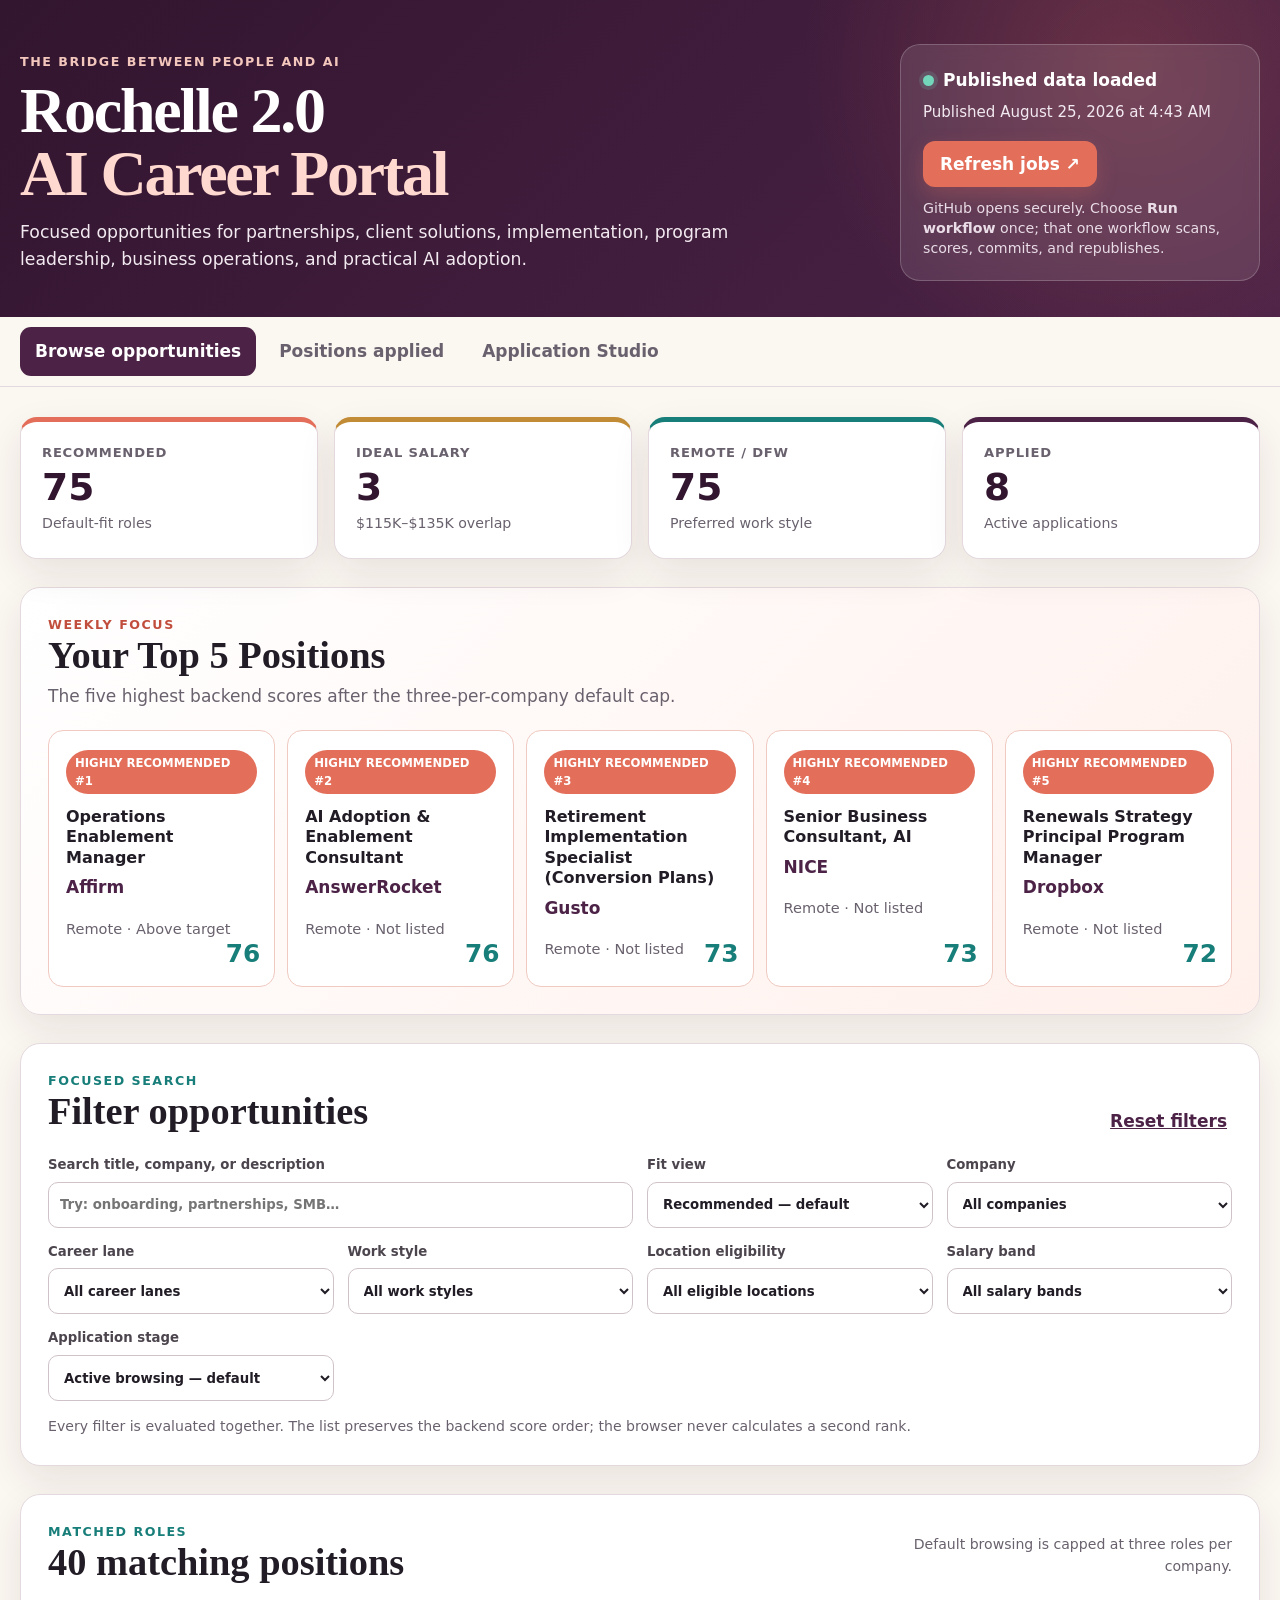
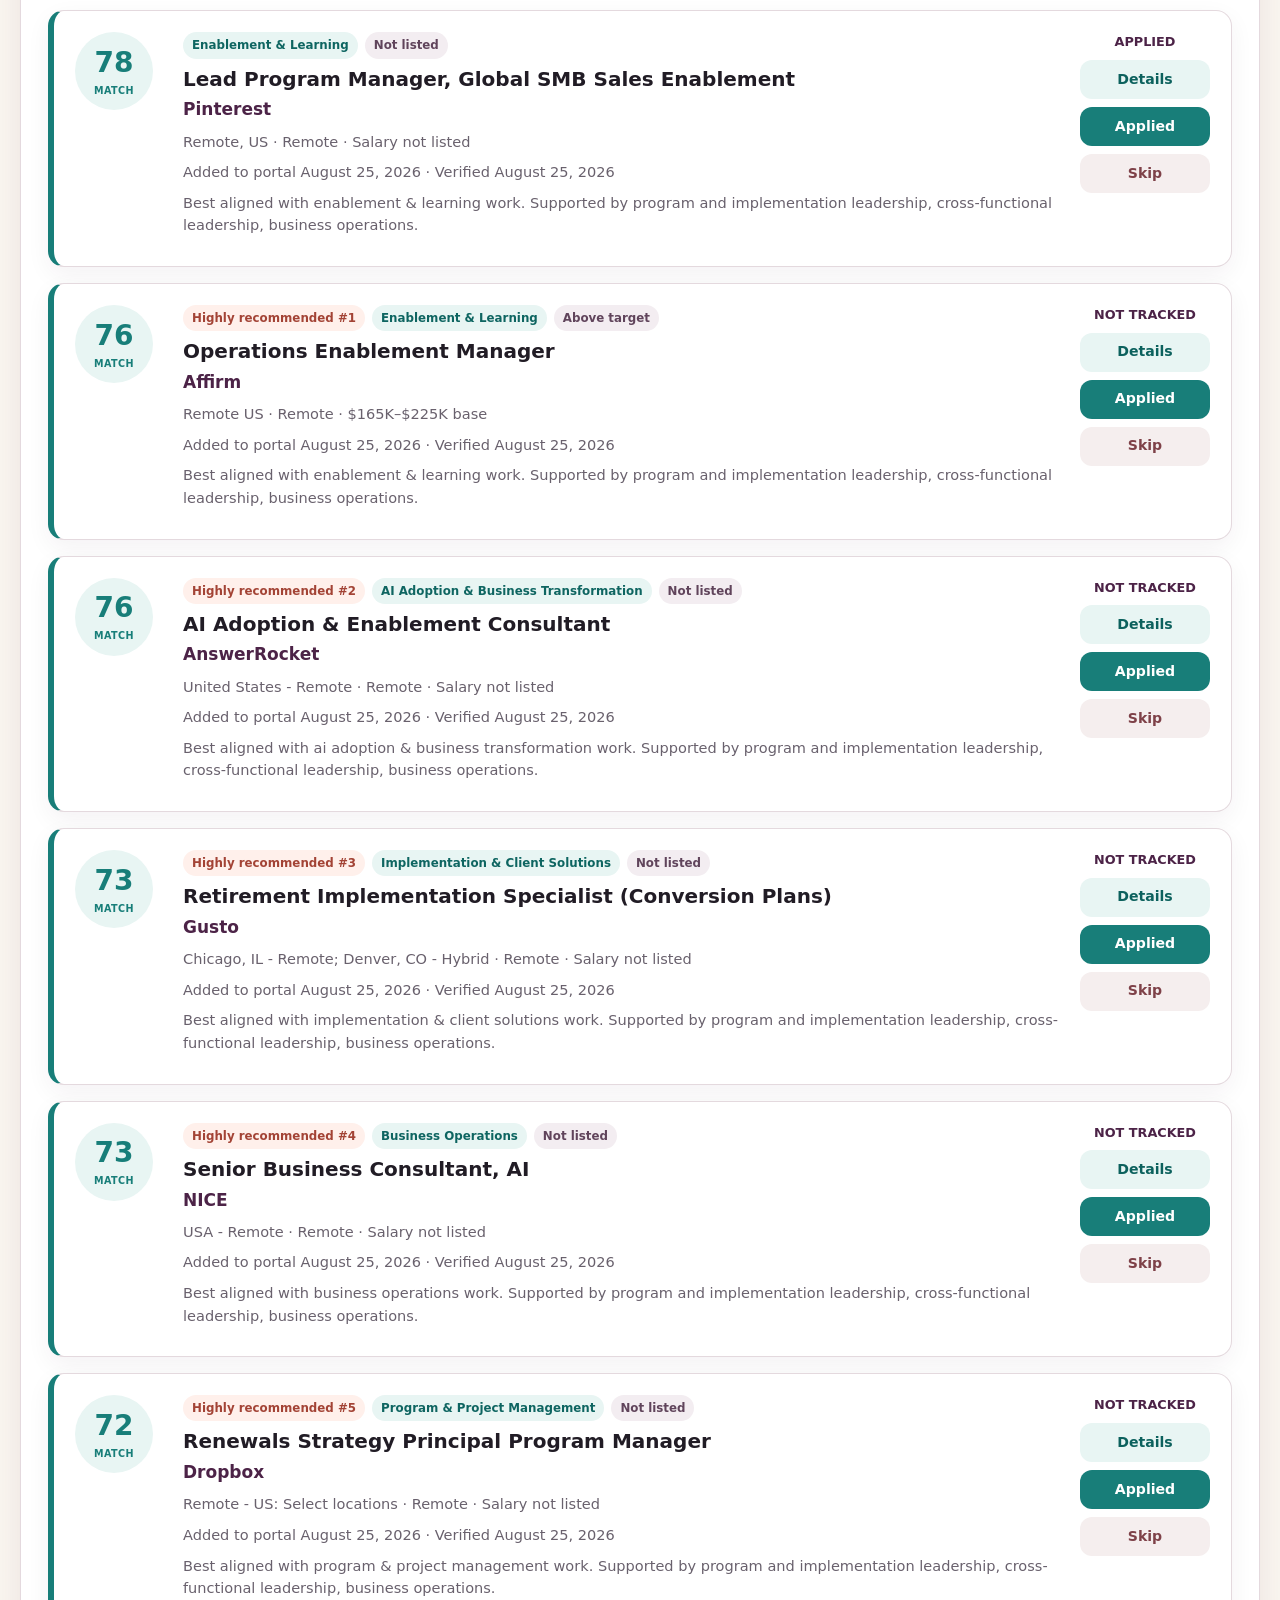
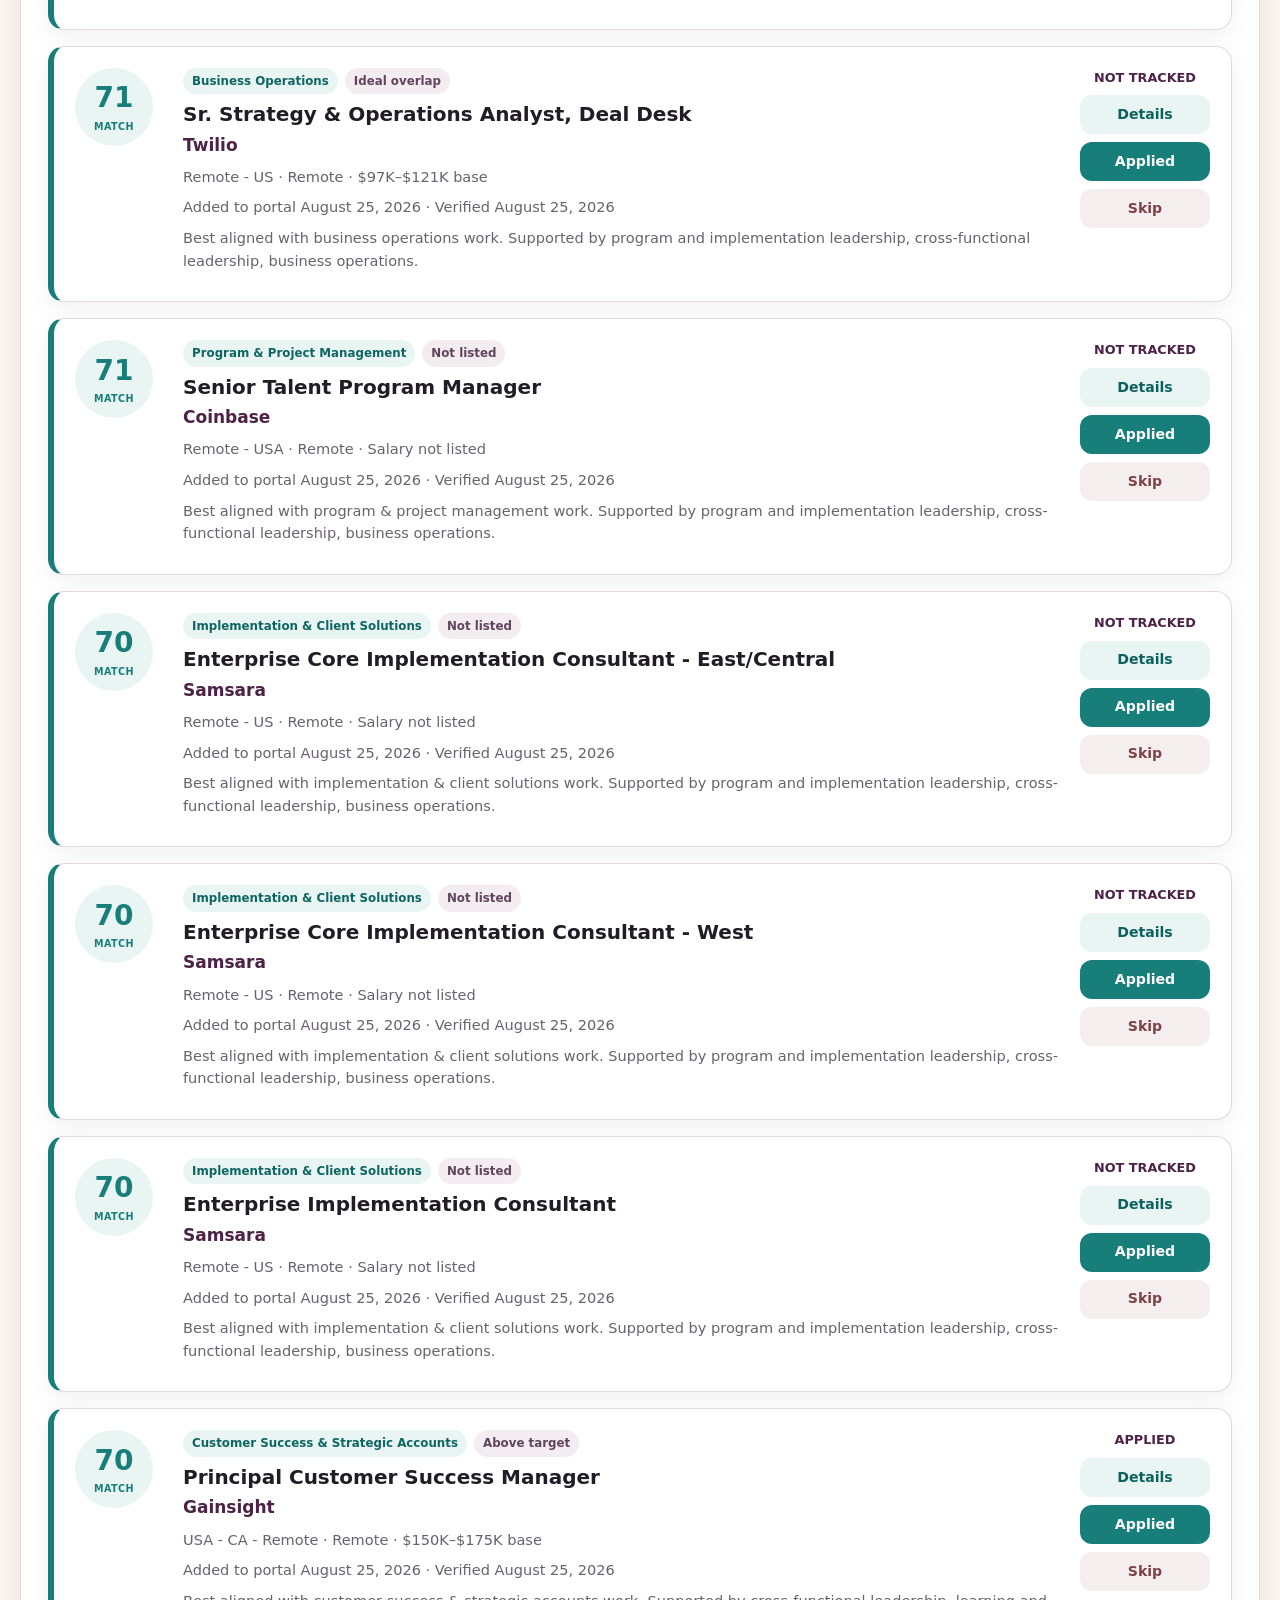
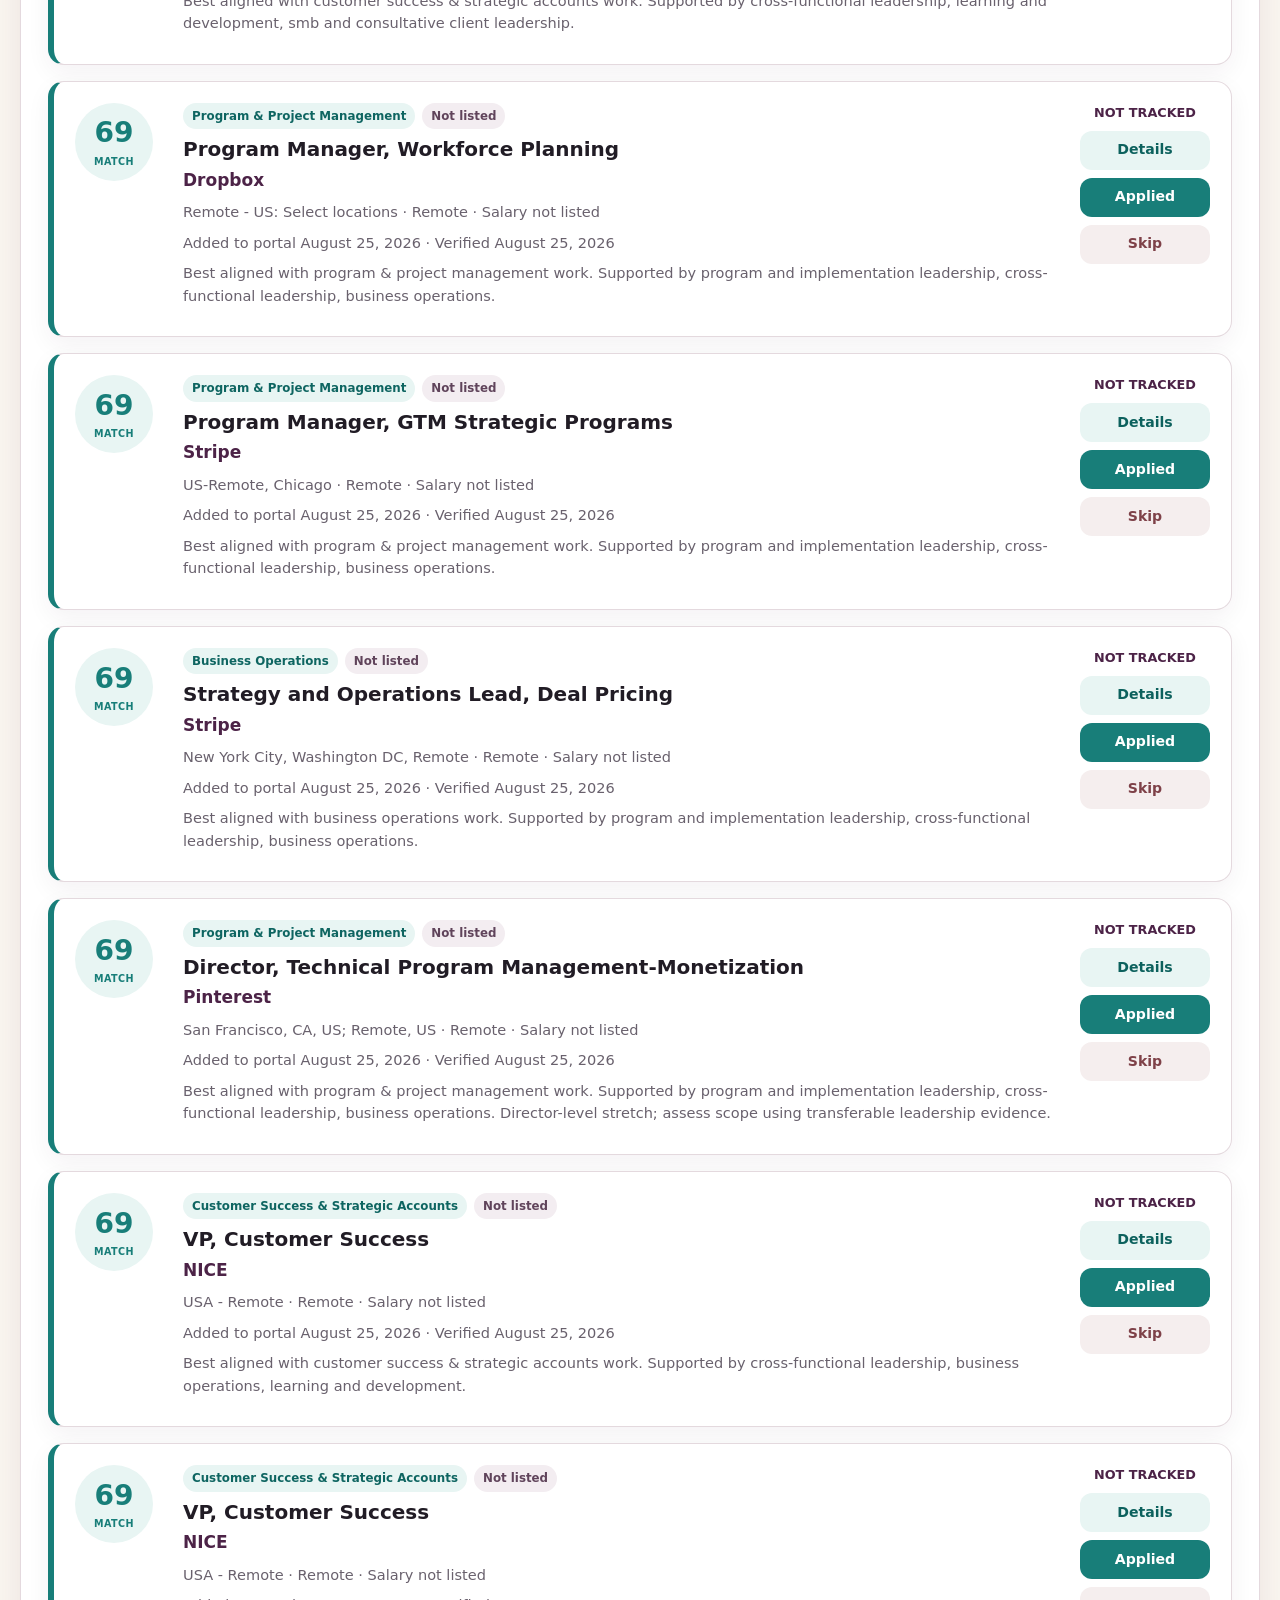
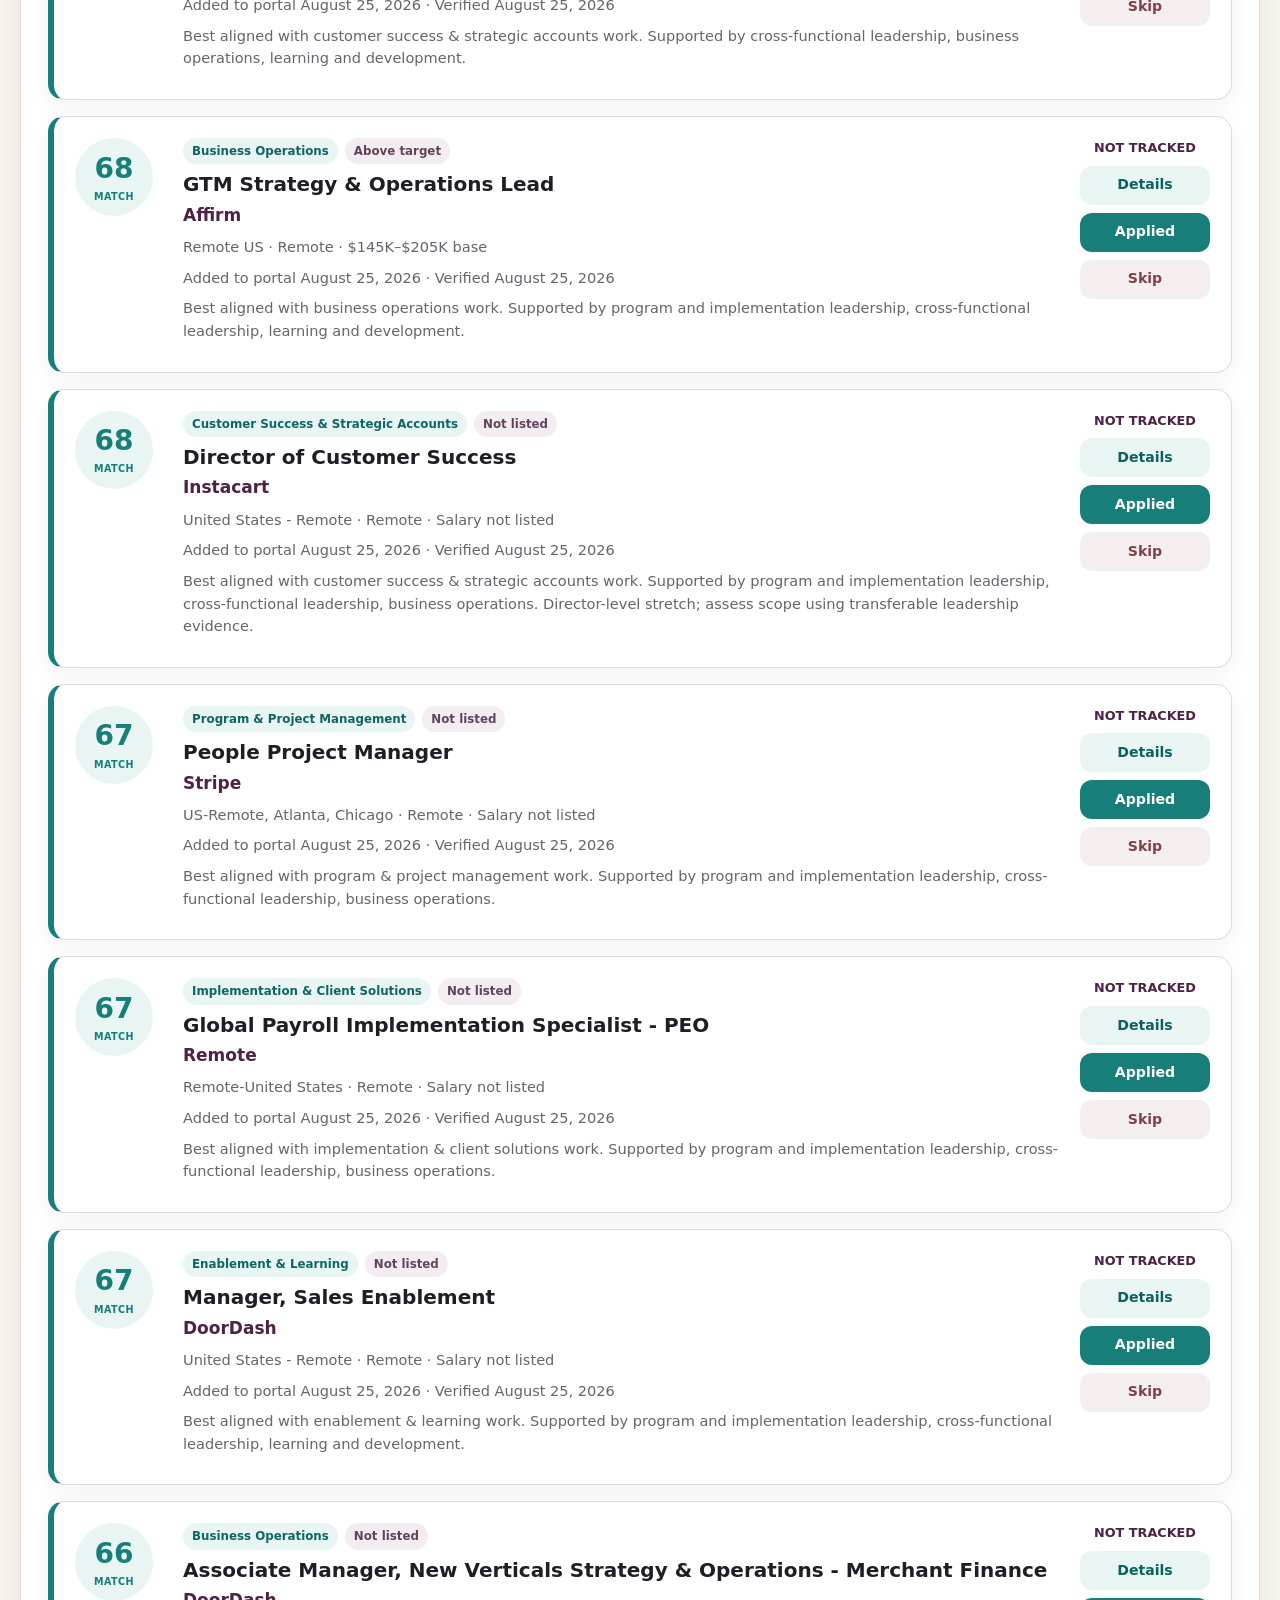
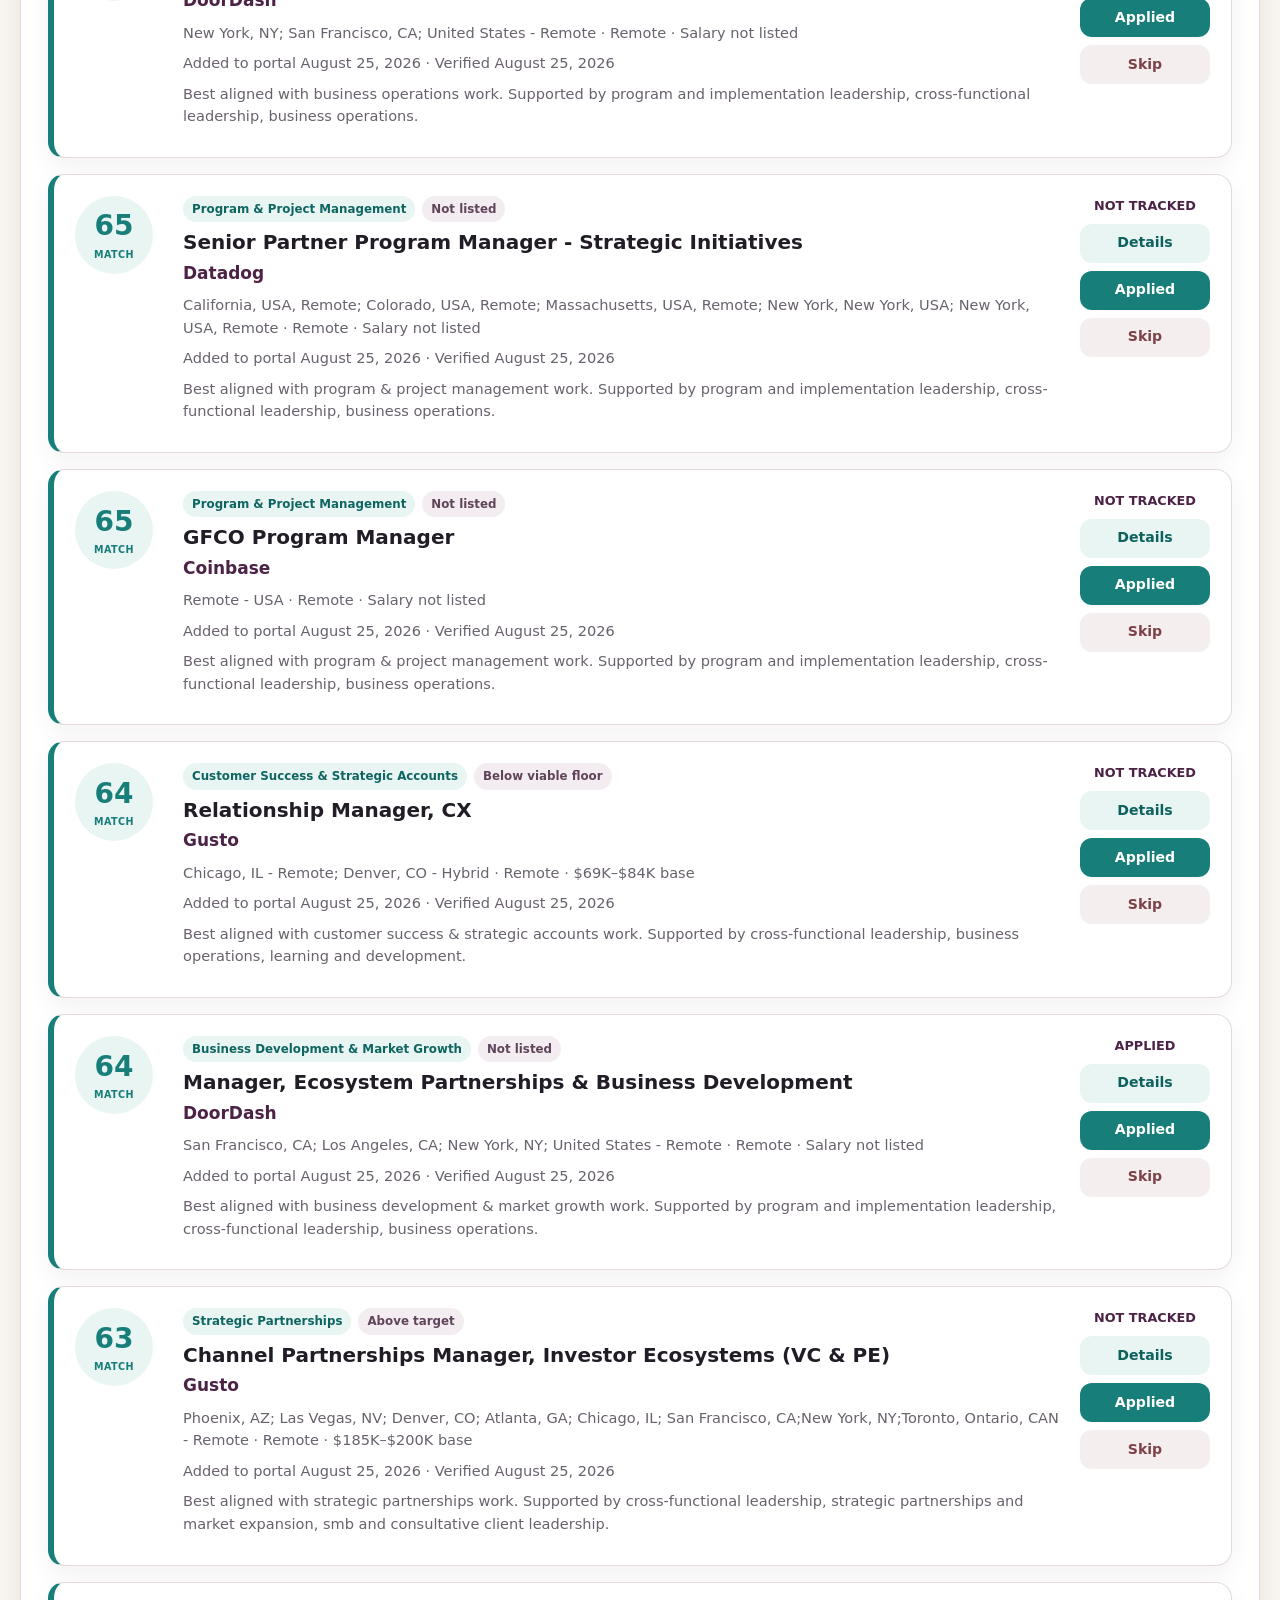
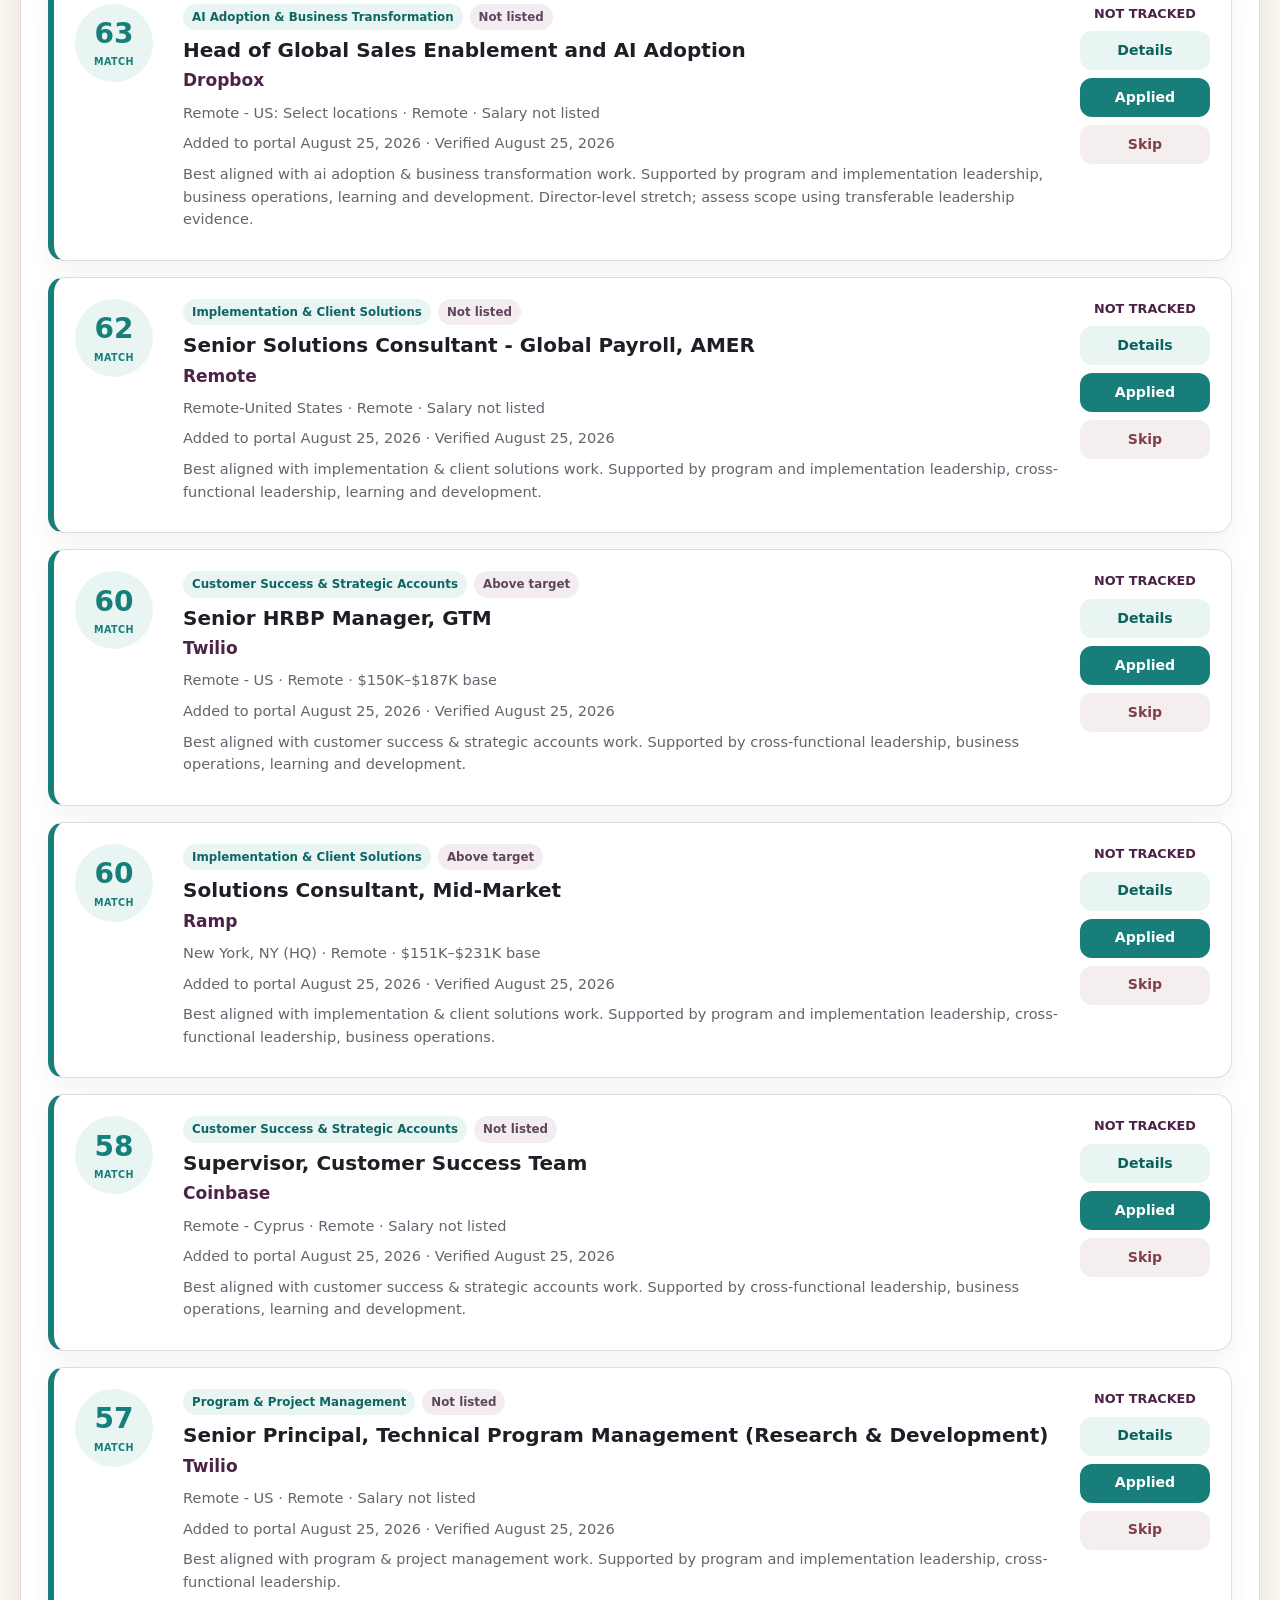
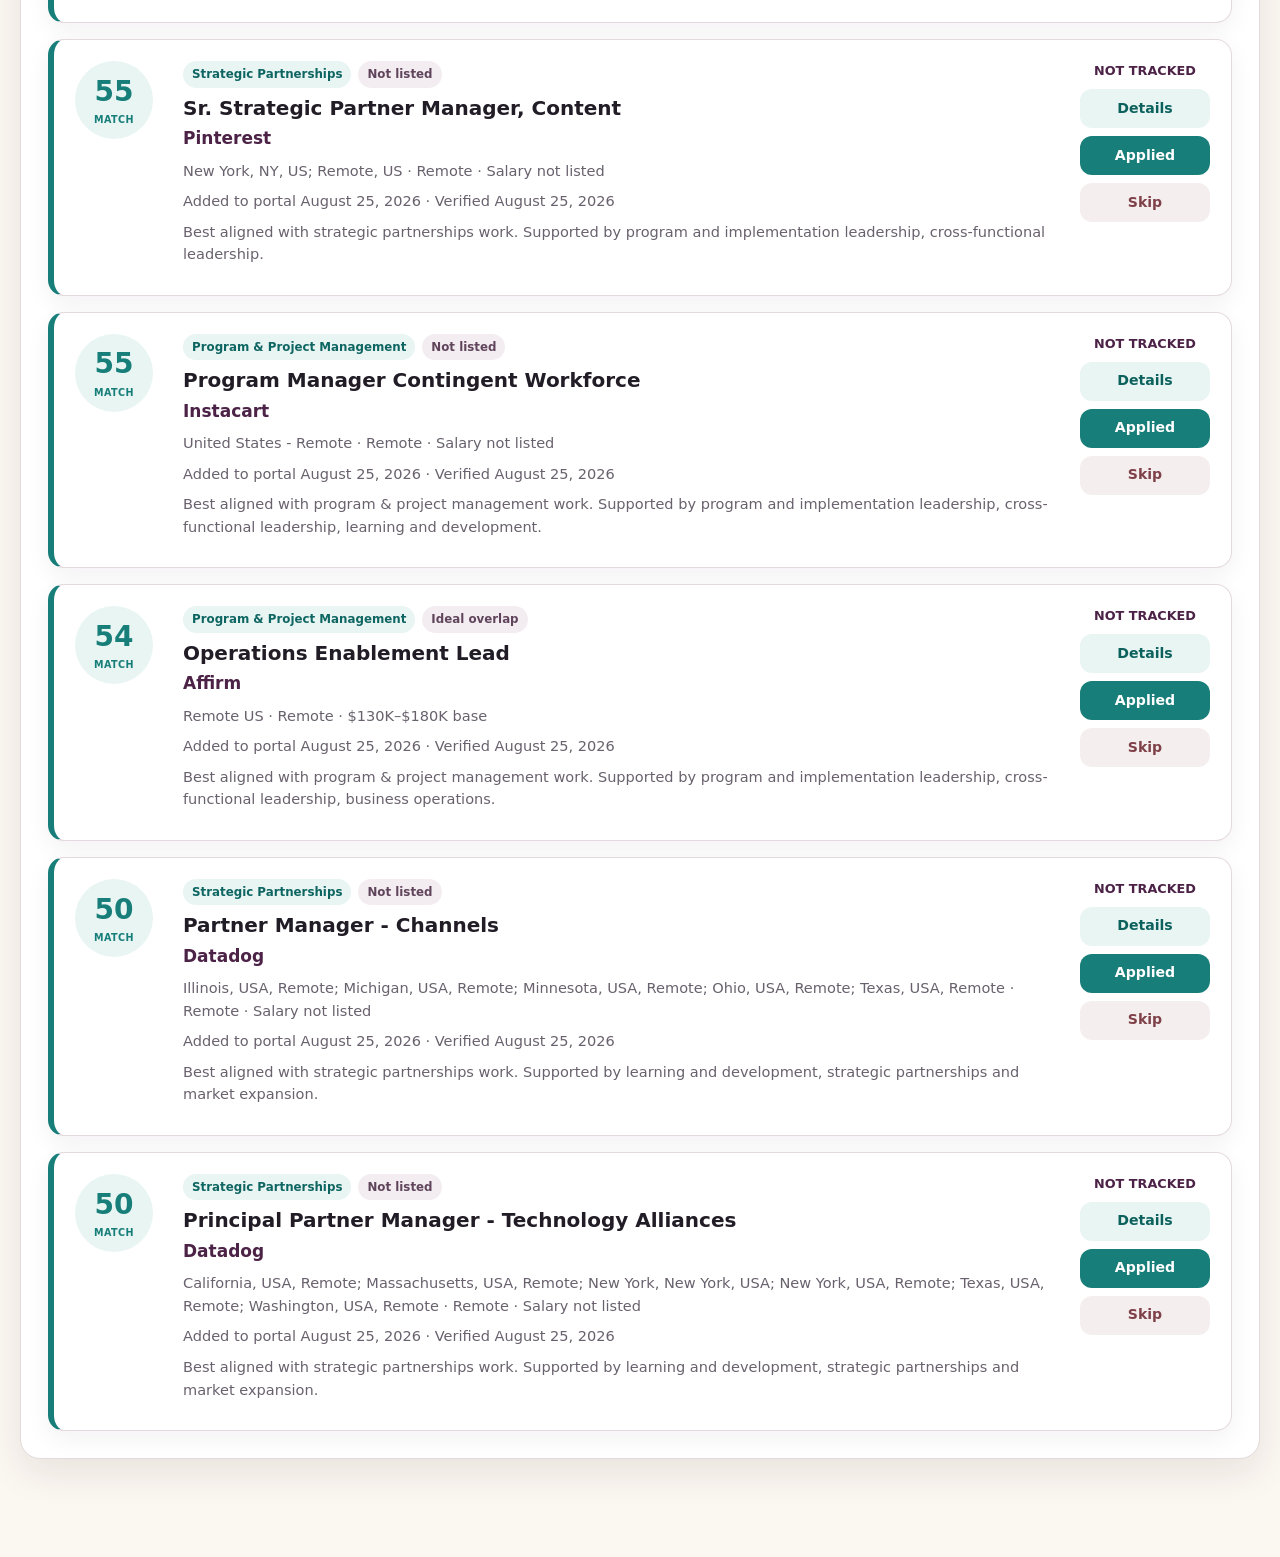
==== docs/index.html @ 857f53fb "Bust Application Studio asset caches" ====
<!doctype html>
<html lang="en">
  <head>
    <meta charset="utf-8">
    <meta name="viewport" content="width=device-width, initial-scale=1">
    <meta name="theme-color" content="#4c2347">
    <meta name="description" content="Rochelle's focused AI career opportunity and application portal.">
    <title>Rochelle 2.0 AI Career Portal</title>
    <link rel="stylesheet" href="assets/styles.css?v=20260825-application-studio">
  </head>
  <body>
    <header class="hero">
      <div class="shell hero-grid">
        <div>
          <p class="eyebrow">THE BRIDGE BETWEEN PEOPLE AND AI</p>
          <h1>Rochelle 2.0 <span>AI Career Portal</span></h1>
          <p class="hero-copy">Focused opportunities for partnerships, client solutions, implementation, program leadership, business operations, and practical AI adoption.</p>
        </div>
        <aside class="refresh-panel" aria-label="Career opportunity refresh status">
          <div class="status-line">
            <span id="workflowDot" class="status-dot" aria-hidden="true"></span>
            <strong id="workflowState">Checking refresh status…</strong>
          </div>
          <p id="lastUpdated">Loading the latest published scan…</p>
          <a id="refreshButton" class="button button-coral" href="https://github.com/rochellemickels/rochelle-2-career-agent/actions/workflows/refresh-and-publish.yml" target="_blank" rel="noopener">Refresh jobs ↗</a>
          <small>GitHub opens securely. Choose <b>Run workflow</b> once; that one workflow scans, scores, commits, and republishes.</small>
        </aside>
      </div>
    </header>

    <nav class="portal-nav" aria-label="Portal sections">
      <div class="shell nav-row">
        <button class="nav-tab active" data-view="browse">Browse opportunities</button>
        <button class="nav-tab" data-view="applied">Positions applied</button>
        <button class="nav-tab" data-view="studio">Application Studio</button>
      </div>
    </nav>

    <main class="shell">
      <section id="browseView" class="view active-view">
        <div class="metric-grid" aria-label="Opportunity summary">
          <article class="metric"><span>Recommended</span><strong id="recommendedCount">—</strong><small>Default-fit roles</small></article>
          <article class="metric"><span>Ideal salary</span><strong id="idealCount">—</strong><small>$115K–$135K overlap</small></article>
          <article class="metric"><span>Remote / DFW</span><strong id="workStyleCount">—</strong><small>Preferred work style</small></article>
          <article class="metric"><span>Applied</span><strong id="appliedCount">—</strong><small>Active applications</small></article>
        </div>

        <section class="section-block top-five-block">
          <div class="section-heading">
            <div>
              <p class="eyebrow coral">WEEKLY FOCUS</p>
              <h2>Your Top 5 Positions</h2>
              <p>The five highest backend scores after the three-per-company default cap.</p>
            </div>
          </div>
          <div id="topFive" class="top-five-grid" aria-live="polite"></div>
        </section>

        <section class="filter-panel" aria-labelledby="filterHeading">
          <div class="section-heading compact">
            <div>
              <p class="eyebrow teal">FOCUSED SEARCH</p>
              <h2 id="filterHeading">Filter opportunities</h2>
            </div>
            <button id="clearFilters" class="text-button">Reset filters</button>
          </div>
          <div class="filter-grid">
            <label class="search-field">Search title, company, or description
              <input id="searchFilter" type="search" placeholder="Try: onboarding, partnerships, SMB…">
            </label>
            <label>Fit view
              <select id="fitFilter">
                <option value="recommended">Recommended — default</option>
                <option value="all">All scored US roles</option>
                <option value="hard-flags">Hard-penalty review</option>
              </select>
            </label>
            <label>Company<select id="companyFilter"><option value="">All companies</option></select></label>
            <label>Career lane<select id="laneFilter"><option value="">All career lanes</option></select></label>
            <label>Work style<select id="workFilter"><option value="">All work styles</option></select></label>
            <label>Location eligibility<select id="locationFilter"><option value="">All eligible locations</option></select></label>
            <label>Salary band<select id="salaryFilter"><option value="">All salary bands</option></select></label>
            <label>Application stage
              <select id="stageFilter">
                <option value="active">Active browsing — default</option>
                <option value="all">All stages</option>
                <option value="untracked">Not tracked</option>
                <option value="saved">Saved</option>
                <option value="preparing">Preparing</option>
                <option value="applied">Applied</option>
                <option value="interview">Interview</option>
                <option value="offer">Offer</option>
                <option value="skipped">Skipped by me</option>
                <option value="passed">Passed / Closed</option>
              </select>
            </label>
          </div>
          <p class="filter-note">Every filter is evaluated together. The list preserves the backend score order; the browser never calculates a second rank.</p>
        </section>

        <section class="section-block results-block">
          <div class="results-heading">
            <div><p class="eyebrow teal">MATCHED ROLES</p><h2 id="resultCount">Loading opportunities…</h2></div>
            <p id="companyCapNote">Default view shows no more than three roles per company.</p>
          </div>
          <div id="jobList" class="job-list" aria-live="polite"></div>
          <button id="loadMore" class="button button-outline hidden">Load more</button>
        </section>
      </section>

      <section id="appliedView" class="view" hidden>
        <div class="section-heading tracker-heading">
          <div>
            <p class="eyebrow coral">APPLICATION PIPELINE</p>
            <h2>Positions Applied</h2>
            <p>Only applications you actually submitted and that are still active appear here.</p>
            <p id="migrationSummary" class="filter-note">Original-portal history is checked automatically in this browser.</p>
          </div>
          <label class="toggle"><input id="showClosedApplied" type="checkbox"><span>Show closed applications</span></label>
        </div>
        <div id="appliedList" class="pipeline-grid"></div>
      </section>

      <section id="studioView" class="view" hidden>
        <div class="section-heading">
          <div>
            <p class="eyebrow teal">APPLICATION STUDIO</p>
            <h2>Tailor truthfully. Format beautifully.</h2>
            <p>The portal prepares the evidence brief and finished documents. ChatGPT or Claude does the writing—without an API key in this public site.</p>
          </div>
        </div>
        <section class="studio-card studio-setup">
          <div class="studio-step"><span>1</span><div><strong>Choose any scanned position</strong><small>The authoritative backend score and full job details are used—never a second ranking formula.</small></div></div>
          <label>Position<select id="studioSelect"><option value="">Select a role…</option></select></label>
          <div id="studioJobSummary" class="studio-content empty-state">Choose a position to begin.</div>
        </section>

        <section class="studio-card">
          <div class="studio-step"><span>2</span><div><strong>Confirm your master résumé</strong><small>Loaded from this browser and kept here. It is never published to GitHub.</small></div></div>
          <textarea id="masterResumeText" class="studio-textarea master-resume" placeholder="Paste your complete master résumé text here…"></textarea>
          <div class="studio-actions"><button id="saveMasterResume" class="button button-teal">Save master résumé locally</button><span id="masterResumeStatus" class="local-status"></span></div>
        </section>

        <section class="studio-card">
          <div class="studio-step"><span>3</span><div><strong>Copy the tailoring brief</strong><small>Paste this into ChatGPT or Claude. It includes the selected job, your résumé evidence, and every locked voice rule.</small></div></div>
          <textarea id="tailoringBrief" class="studio-textarea brief-output" readonly placeholder="Choose a position and confirm your master résumé to generate the brief."></textarea>
          <div class="studio-actions"><button id="copyBrief" class="button button-coral" disabled>Copy complete tailoring brief</button></div>
        </section>

        <section class="studio-card">
          <div class="studio-step"><span>4</span><div><strong>Set the shared document header</strong><small>This exact centered header is applied to both Word documents and Google Docs copy.</small></div></div>
          <div class="document-profile-grid">
            <label>Name<input id="documentName" value="Rochelle Magpantay"></label>
            <label>Headline<input id="documentHeadline" value="PARTNERSHIPS, GROWTH &amp; IMPLEMENTATION LEADER"></label>
            <label>Tagline<input id="documentTagline" value="Change Adoption | Cross-Functional Enablement | Practical AI Fluency"></label>
            <label>Contact line<input id="documentContact" placeholder="Dallas–Fort Worth | phone | email | LinkedIn"></label>
          </div>
        </section>

        <div class="studio-output-grid">
          <section class="studio-card">
            <div class="studio-step"><span>5A</span><div><strong>Finished tailored résumé</strong><small>Paste the AI-written text beginning with EXECUTIVE PROFILE. The portal adds the header.</small></div></div>
            <textarea id="finishedResume" class="studio-textarea finished-output" placeholder="EXECUTIVE PROFILE&#10;…"></textarea>
            <div id="resumeValidation" class="validation-list" aria-live="polite"></div>
            <div class="studio-actions">
              <button id="downloadResume" class="button button-teal">Download real Word résumé</button>
              <button id="copyResume" class="button button-outline">Copy formatted for Google Docs</button>
            </div>
          </section>
          <section class="studio-card">
            <div class="studio-step"><span>5B</span><div><strong>Finished cover letter</strong><small>Paste the salutation and body. The locked “Best Regards” sign-off is applied automatically.</small></div></div>
            <textarea id="finishedCover" class="studio-textarea finished-output" placeholder="Dear Hiring Manager,&#10;&#10;I…"></textarea>
            <div id="coverValidation" class="validation-list" aria-live="polite"></div>
            <div class="studio-actions">
              <button id="downloadCover" class="button button-teal">Download real Word cover letter</button>
              <button id="copyCover" class="button button-outline">Copy formatted for Google Docs</button>
            </div>
          </section>
        </div>
      </section>
    </main>

    <dialog id="jobDialog" class="job-dialog">
      <button id="closeDialog" class="dialog-close" aria-label="Close">×</button>
      <div id="dialogContent"></div>
    </dialog>

    <div id="toast" class="toast" role="status" aria-live="polite"></div>
    <noscript>This portal requires JavaScript to filter and track applications.</noscript>
    <script type="module" src="assets/app.mjs?v=20260825-application-studio"></script>
  </body>
</html>
---- docs/assets/styles.css ----
:root {
  --aubergine: #4c2347;
  --aubergine-dark: #32152f;
  --coral: #e36f5b;
  --coral-soft: #fff0eb;
  --teal: #187e79;
  --teal-soft: #e8f5f3;
  --cream: #fbf7f1;
  --paper: #ffffff;
  --ink: #211c25;
  --muted: #69616d;
  --line: #e4d9de;
  --gold: #c28b35;
  --shadow: 0 14px 38px rgba(50, 21, 47, 0.09);
  --radius: 20px;
}

* { box-sizing: border-box; }
html { scroll-behavior: smooth; }
body {
  margin: 0;
  min-width: 320px;
  background: var(--cream);
  color: var(--ink);
  font-family: Inter, ui-sans-serif, system-ui, -apple-system, BlinkMacSystemFont, "Segoe UI", sans-serif;
  font-size: 17px;
  line-height: 1.55;
}
button, input, select { font: inherit; }
button, a { -webkit-tap-highlight-color: transparent; }
a { color: inherit; }
.shell { width: min(1240px, calc(100% - 40px)); margin-inline: auto; }

.hero {
  background:
    radial-gradient(circle at 88% 20%, rgba(227,111,91,.22), transparent 28%),
    linear-gradient(135deg, var(--aubergine-dark), var(--aubergine));
  color: white;
  padding: 44px 0 36px;
}
.hero-grid { display: grid; grid-template-columns: 1fr 360px; gap: 42px; align-items: center; }
.eyebrow { margin: 0 0 8px; color: #f4c7bd; font-size: .79rem; font-weight: 850; letter-spacing: .12em; }
.eyebrow.coral { color: #c14e3d; }
.eyebrow.teal { color: var(--teal); }
h1, h2, h3, p { margin-top: 0; }
h1 { margin-bottom: 14px; font-family: Georgia, "Times New Roman", serif; font-size: clamp(2.25rem, 5vw, 4.5rem); line-height: .98; letter-spacing: -.035em; }
h1 span { display: block; color: #ffd9cf; }
h2 { margin-bottom: 6px; font-family: Georgia, "Times New Roman", serif; font-size: clamp(1.8rem, 3vw, 2.55rem); line-height: 1.12; }
h3 { margin-bottom: 6px; font-size: 1.18rem; line-height: 1.28; }
.hero-copy { max-width: 760px; margin-bottom: 0; color: #f3eaf1; font-size: 1.08rem; }
.refresh-panel { padding: 22px; border: 1px solid rgba(255,255,255,.2); border-radius: var(--radius); background: rgba(255,255,255,.1); backdrop-filter: blur(8px); }
.refresh-panel p { margin: 8px 0 16px; color: #f3eaf1; font-size: .94rem; }
.refresh-panel small { display: block; margin-top: 12px; color: #eadde7; line-height: 1.4; }
.status-line { display: flex; gap: 9px; align-items: center; }
.status-dot { width: 11px; height: 11px; border-radius: 50%; background: #f7c948; box-shadow: 0 0 0 4px rgba(247,201,72,.15); }
.status-dot.done { background: #73d5ba; box-shadow: 0 0 0 4px rgba(115,213,186,.16); }
.status-dot.running { background: #f7c948; animation: pulse 1.4s infinite; }
.status-dot.error { background: #ff8c7b; }
@keyframes pulse { 50% { opacity: .4; transform: scale(.86); } }

.button { display: inline-flex; justify-content: center; align-items: center; gap: 7px; min-height: 46px; padding: 10px 17px; border: 0; border-radius: 12px; font-weight: 800; text-decoration: none; cursor: pointer; }
.button-coral { background: var(--coral); color: white; box-shadow: 0 8px 20px rgba(227,111,91,.25); }
.button-coral:hover { background: #cb5d4b; }
.button-outline { border: 2px solid var(--aubergine); background: transparent; color: var(--aubergine); }
.button-teal { background: var(--teal); color: white; }
.button-soft { background: var(--teal-soft); color: #0c615d; }
.button-skip { background: #f5eeee; color: #7e4148; }
.button-small { min-height: 39px; padding: 7px 12px; font-size: .88rem; }
.text-button { padding: 5px; border: 0; background: transparent; color: var(--aubergine); font-weight: 800; cursor: pointer; text-decoration: underline; }

.portal-nav { position: sticky; top: 0; z-index: 20; border-bottom: 1px solid var(--line); background: rgba(251,247,241,.94); backdrop-filter: blur(12px); }
.nav-row { display: flex; gap: 8px; overflow-x: auto; padding-block: 10px; }
.nav-tab { flex: 0 0 auto; padding: 11px 15px; border: 0; border-radius: 11px; background: transparent; color: var(--muted); font-weight: 800; cursor: pointer; }
.nav-tab.active { background: var(--aubergine); color: white; }

main.shell { padding-top: 30px; padding-bottom: 70px; }
.view { display: none; }
.view.active-view { display: block; }
.metric-grid { display: grid; grid-template-columns: repeat(4, 1fr); gap: 16px; margin-bottom: 28px; }
.metric { min-height: 142px; padding: 21px; border: 1px solid var(--line); border-top: 5px solid var(--coral); border-radius: 17px; background: var(--paper); box-shadow: var(--shadow); }
.metric:nth-child(2) { border-top-color: var(--gold); }
.metric:nth-child(3) { border-top-color: var(--teal); }
.metric:nth-child(4) { border-top-color: var(--aubergine); }
.metric span { display: block; color: var(--muted); font-size: .82rem; font-weight: 850; letter-spacing: .06em; text-transform: uppercase; }
.metric strong { display: block; margin: 4px 0 0; color: var(--aubergine-dark); font-size: 2.35rem; line-height: 1.1; }
.metric small { color: var(--muted); }

.section-block, .filter-panel, .studio-card { margin-bottom: 28px; padding: 27px; border: 1px solid var(--line); border-radius: var(--radius); background: var(--paper); box-shadow: var(--shadow); }
.top-five-block { background: linear-gradient(135deg, #fff, var(--coral-soft)); }
.section-heading, .results-heading { display: flex; justify-content: space-between; gap: 24px; align-items: end; margin-bottom: 20px; }
.section-heading p, .results-heading p { margin-bottom: 0; color: var(--muted); }
.section-heading.compact { margin-bottom: 16px; }
.top-five-grid { display: grid; grid-template-columns: repeat(5, minmax(0,1fr)); gap: 12px; }
.top-card { position: relative; min-height: 190px; padding: 17px; border: 1px solid #f0c9c0; border-radius: 15px; background: white; }
.rank-pill { display: inline-flex; padding: 4px 9px; border-radius: 999px; background: var(--coral); color: white; font-size: .73rem; font-weight: 900; text-transform: uppercase; }
.top-card h3 { margin-top: 13px; font-size: 1rem; }
.top-card .company { color: var(--aubergine); font-weight: 800; }
.top-card .score { position: absolute; right: 14px; bottom: 12px; color: var(--teal); font-size: 1.55rem; font-weight: 900; }

.filter-grid { display: grid; grid-template-columns: repeat(4, minmax(0,1fr)); gap: 14px; }
label { display: grid; gap: 6px; color: #4c454e; font-size: .83rem; font-weight: 850; }
input, select { width: 100%; min-height: 46px; padding: 9px 11px; border: 1px solid #cfc2c9; border-radius: 10px; background: white; color: var(--ink); }
input:focus, select:focus { outline: 3px solid rgba(24,126,121,.18); border-color: var(--teal); }
.search-field { grid-column: span 2; }
.filter-note { margin: 15px 0 0; color: var(--muted); font-size: .88rem; }
.results-heading { align-items: center; }
.results-heading > p { max-width: 360px; text-align: right; font-size: .88rem; }

.job-list { display: grid; gap: 16px; }
.job-card { display: grid; grid-template-columns: 90px 1fr auto; gap: 18px; padding: 21px; border: 1px solid var(--line); border-left: 6px solid var(--teal); border-radius: 16px; background: white; box-shadow: 0 8px 24px rgba(50,21,47,.055); }
.job-card.hard-flag { border-left-color: #9a5b61; }
.score-badge { width: 78px; height: 78px; display: grid; place-items: center; align-self: start; border-radius: 50%; background: var(--teal-soft); color: var(--teal); font-size: 1.75rem; font-weight: 900; }
.score-badge small { display: block; margin-top: -20px; font-size: .6rem; letter-spacing: .05em; }
.job-kicker { display: flex; flex-wrap: wrap; gap: 7px; margin-bottom: 8px; }
.pill { display: inline-flex; align-items: center; padding: 4px 9px; border-radius: 999px; background: #f3edf1; color: #60445b; font-size: .74rem; font-weight: 800; }
.pill.teal { background: var(--teal-soft); color: #0e6561; }
.pill.coral { background: var(--coral-soft); color: #a34335; }
.job-title { margin-bottom: 4px; font-size: 1.25rem; }
.job-company { margin-bottom: 8px; color: var(--aubergine); font-weight: 800; }
.job-meta, .job-summary { margin-bottom: 8px; color: var(--muted); font-size: .91rem; }
.job-actions { display: flex; flex-direction: column; gap: 8px; min-width: 130px; }
.stage-label { color: var(--aubergine); font-size: .8rem; font-weight: 900; text-align: center; text-transform: uppercase; }
.hidden { display: none !important; }
#loadMore { margin: 22px auto 0; }

.tracker-heading { margin-top: 12px; }
.toggle { display: flex; grid-auto-flow: column; align-items: center; gap: 9px; }
.toggle input { width: 20px; min-height: 20px; }
.pipeline-grid { display: grid; gap: 16px; }
.pipeline-card { display: grid; grid-template-columns: 1fr auto; gap: 20px; padding: 22px; border: 1px solid var(--line); border-radius: 16px; background: white; box-shadow: var(--shadow); }
.pipeline-stage { color: var(--teal); font-size: 1rem; font-weight: 900; text-transform: uppercase; }
.empty-state { padding: 32px; border: 2px dashed #d5c8ce; border-radius: 14px; color: var(--muted); text-align: center; }
.studio-card > label { max-width: 700px; }
.studio-content { margin-top: 22px; }
.studio-grid { display: grid; grid-template-columns: 150px 1fr; gap: 24px; }
.studio-score { padding: 22px; border-radius: 15px; background: var(--aubergine); color: white; text-align: center; }
.studio-score strong { display: block; font-size: 3rem; }
.studio-setup { border-top: 5px solid var(--coral); }
.studio-step { display: flex; align-items: center; gap: 12px; margin-bottom: 18px; }
.studio-step > span { display: grid; place-items: center; flex: 0 0 auto; min-width: 38px; height: 38px; padding-inline: 8px; border-radius: 999px; background: var(--aubergine); color: white; font-size: .84rem; font-weight: 900; }
.studio-step strong, .studio-step small { display: block; }
.studio-step strong { color: var(--aubergine-dark); font-size: 1.08rem; }
.studio-step small { color: var(--muted); font-weight: 500; }
.studio-textarea { width: 100%; min-height: 230px; padding: 14px; border: 1px solid #cfc2c9; border-radius: 11px; background: #fff; color: var(--ink); font: 15px/1.45 "Aptos", "Segoe UI", sans-serif; resize: vertical; }
.studio-textarea:focus { outline: 3px solid rgba(24,126,121,.18); border-color: var(--teal); }
.master-resume { min-height: 300px; }
.brief-output { min-height: 430px; background: #fcfaf8; }
.finished-output { min-height: 500px; }
.studio-actions { display: flex; flex-wrap: wrap; align-items: center; gap: 10px; margin-top: 13px; }
.local-status { color: var(--teal); font-size: .88rem; font-weight: 800; }
.document-profile-grid { display: grid; grid-template-columns: 1fr 1fr; gap: 14px; }
.document-profile-grid label:nth-child(2), .document-profile-grid label:nth-child(3) { grid-column: span 1; }
.document-profile-grid label:last-child { grid-column: 1 / -1; }
.studio-output-grid { display: grid; grid-template-columns: 1fr 1fr; gap: 18px; align-items: start; }
.validation-list { min-height: 24px; margin-top: 9px; color: #8b3942; font-size: .86rem; }
.validation-list ul { margin: 0; padding-left: 20px; }
.validation-list.success { color: var(--teal); font-weight: 800; }
.evidence-columns { display: grid; grid-template-columns: 1fr 1fr; gap: 18px; margin-top: 18px; }
.evidence-box { padding: 17px; border-radius: 13px; background: var(--teal-soft); }
.evidence-box.gaps { background: var(--coral-soft); }
.evidence-box ul { margin-bottom: 0; padding-left: 20px; }

.job-dialog { width: min(850px, calc(100% - 28px)); max-height: 88vh; padding: 0; border: 0; border-radius: 20px; box-shadow: 0 30px 90px rgba(33,16,31,.35); }
.job-dialog::backdrop { background: rgba(26,13,24,.62); backdrop-filter: blur(3px); }
.dialog-close { position: sticky; top: 12px; float: right; z-index: 2; width: 42px; height: 42px; margin: 12px; border: 0; border-radius: 50%; background: var(--aubergine); color: white; font-size: 1.5rem; cursor: pointer; }
#dialogContent { padding: 38px; }
.breakdown-grid { display: grid; grid-template-columns: repeat(3,1fr); gap: 10px; margin: 18px 0; }
.breakdown-grid div { padding: 11px; border-radius: 10px; background: #f7f2f5; }
.description { max-height: 280px; overflow: auto; padding: 15px; border: 1px solid var(--line); border-radius: 12px; background: #fcfaf8; }
.dialog-stage { margin: 18px 0; max-width: 360px; }
.toast { position: fixed; right: 22px; bottom: 22px; z-index: 100; max-width: 360px; padding: 13px 17px; border-radius: 12px; background: var(--aubergine-dark); color: white; box-shadow: var(--shadow); opacity: 0; transform: translateY(12px); pointer-events: none; transition: .2s ease; }
.toast.show { opacity: 1; transform: translateY(0); }

@media (max-width: 1000px) {
  .hero-grid { grid-template-columns: 1fr; }
  .refresh-panel { max-width: 600px; }
  .top-five-grid { grid-template-columns: repeat(2, 1fr); }
  .filter-grid { grid-template-columns: repeat(2, 1fr); }
  .metric-grid { grid-template-columns: repeat(2, 1fr); }
}
@media (max-width: 700px) {
  body { font-size: 16px; }
  .shell { width: min(100% - 24px, 1240px); }
  .hero { padding-top: 32px; }
  .metric-grid, .top-five-grid, .filter-grid, .evidence-columns { grid-template-columns: 1fr; }
  .search-field { grid-column: auto; }
  .section-heading, .results-heading { align-items: start; flex-direction: column; }
  .results-heading > p { text-align: left; }
  .job-card { grid-template-columns: 64px 1fr; padding: 16px; gap: 13px; }
  .score-badge { width: 60px; height: 60px; font-size: 1.35rem; }
  .score-badge small { display: none; }
  .job-actions { grid-column: 1 / -1; display: grid; grid-template-columns: repeat(3,1fr); }
  .pipeline-card, .studio-grid, .studio-output-grid, .document-profile-grid { grid-template-columns: 1fr; }
  .document-profile-grid label:nth-child(2), .document-profile-grid label:nth-child(3), .document-profile-grid label:last-child { grid-column: auto; }
  .breakdown-grid { grid-template-columns: repeat(2, 1fr); }
  #dialogContent { padding: 24px; }
}
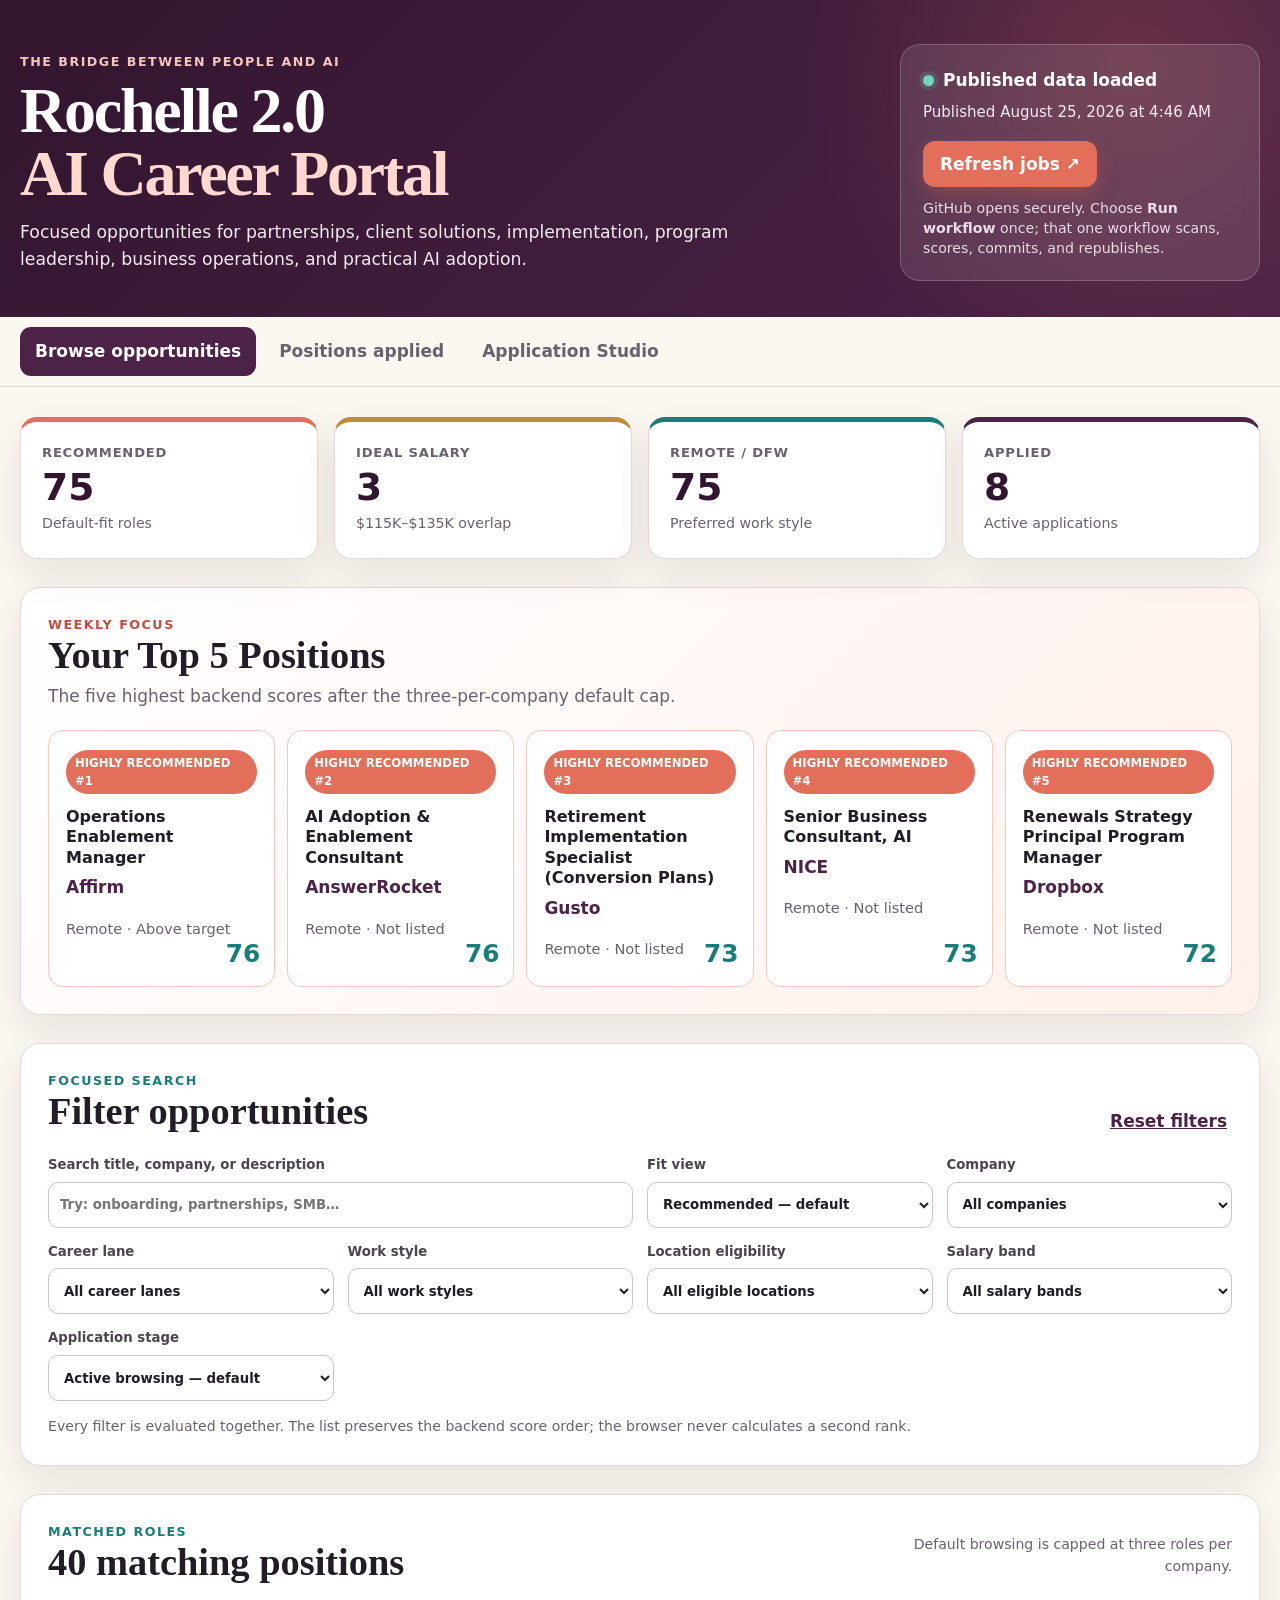
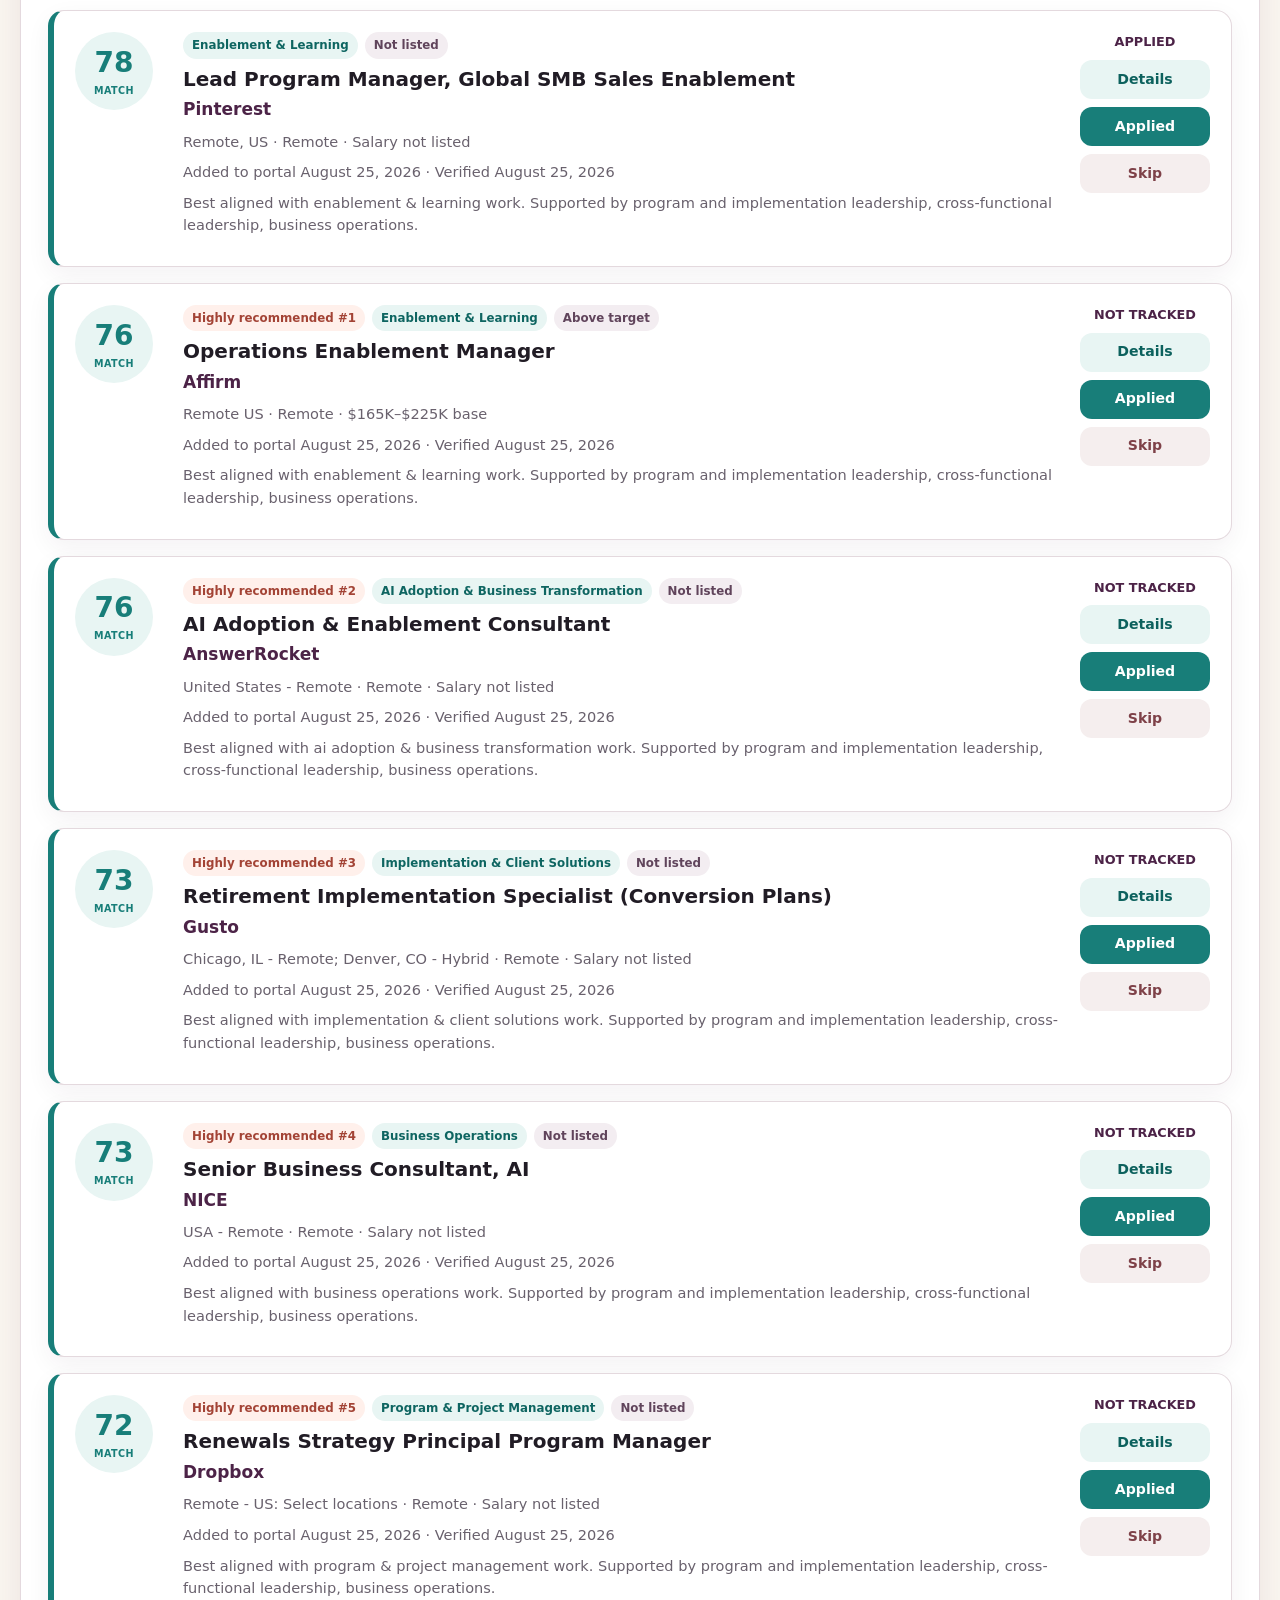
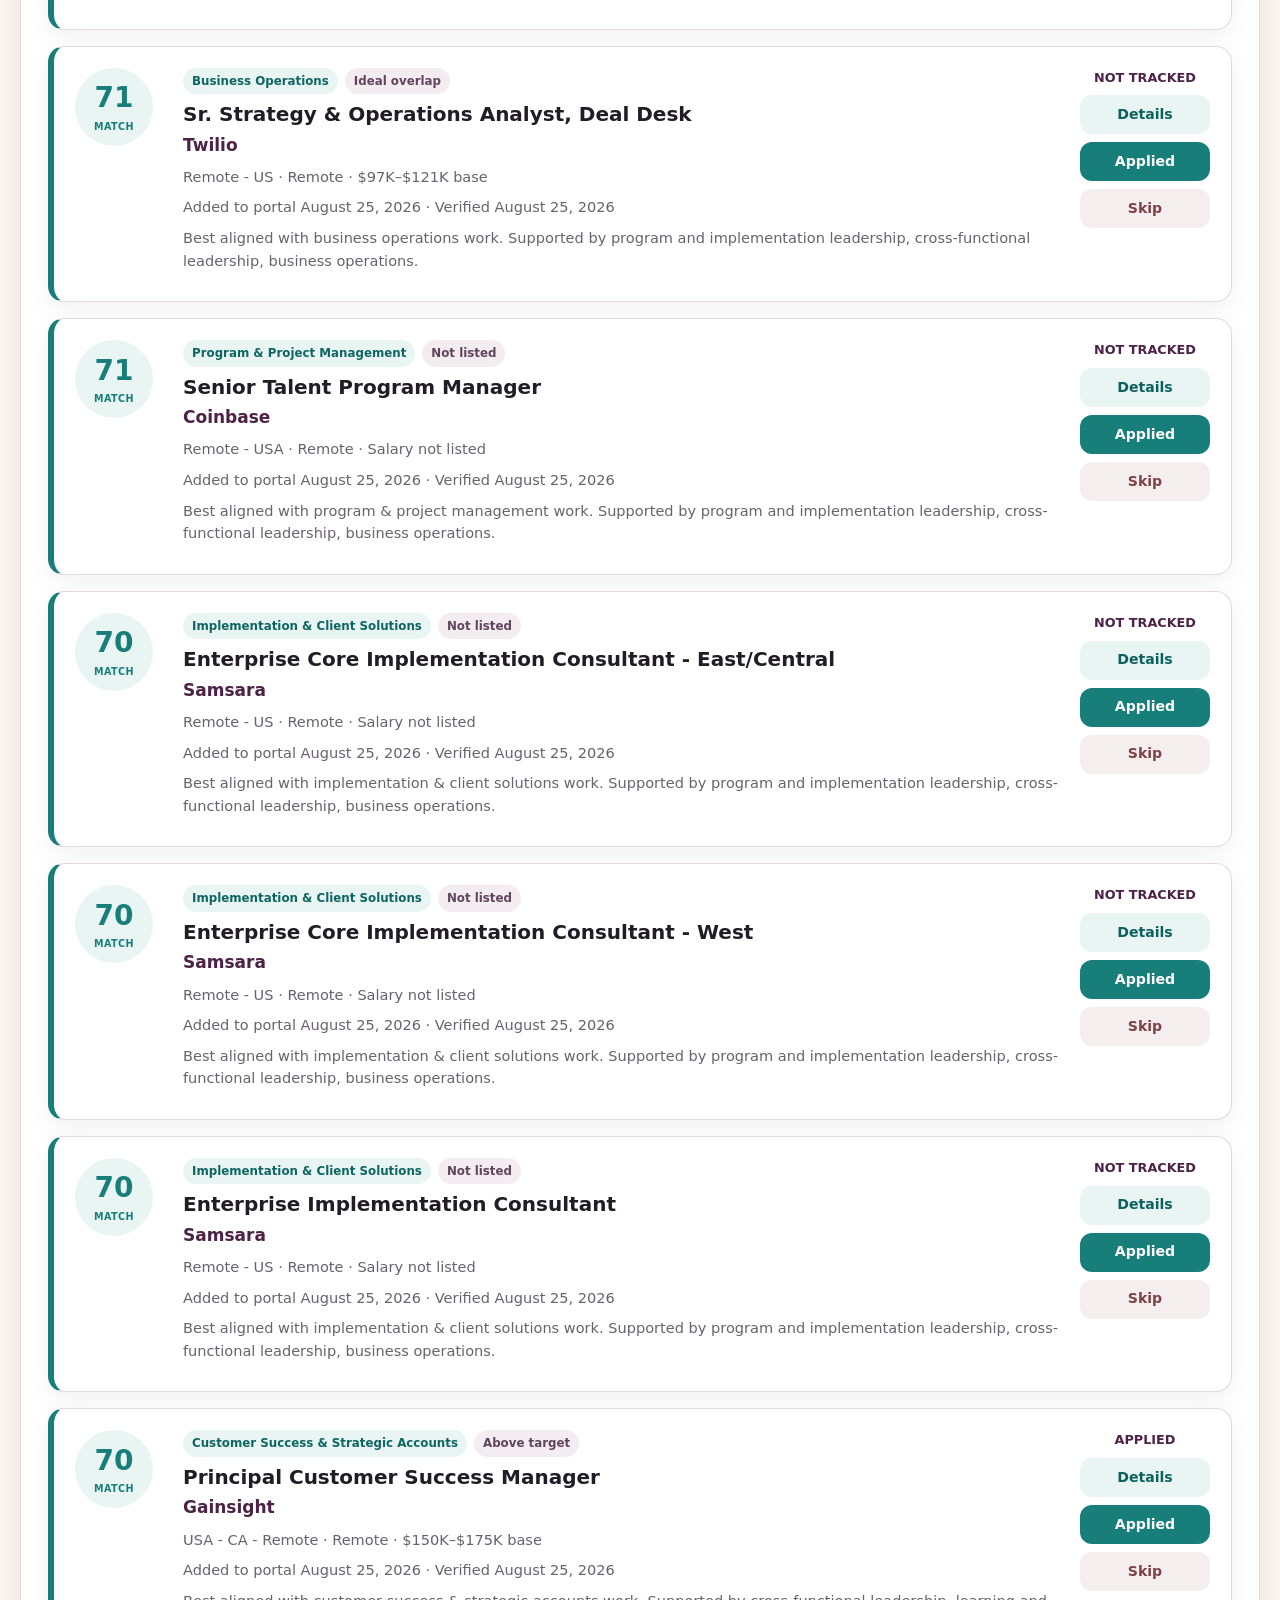
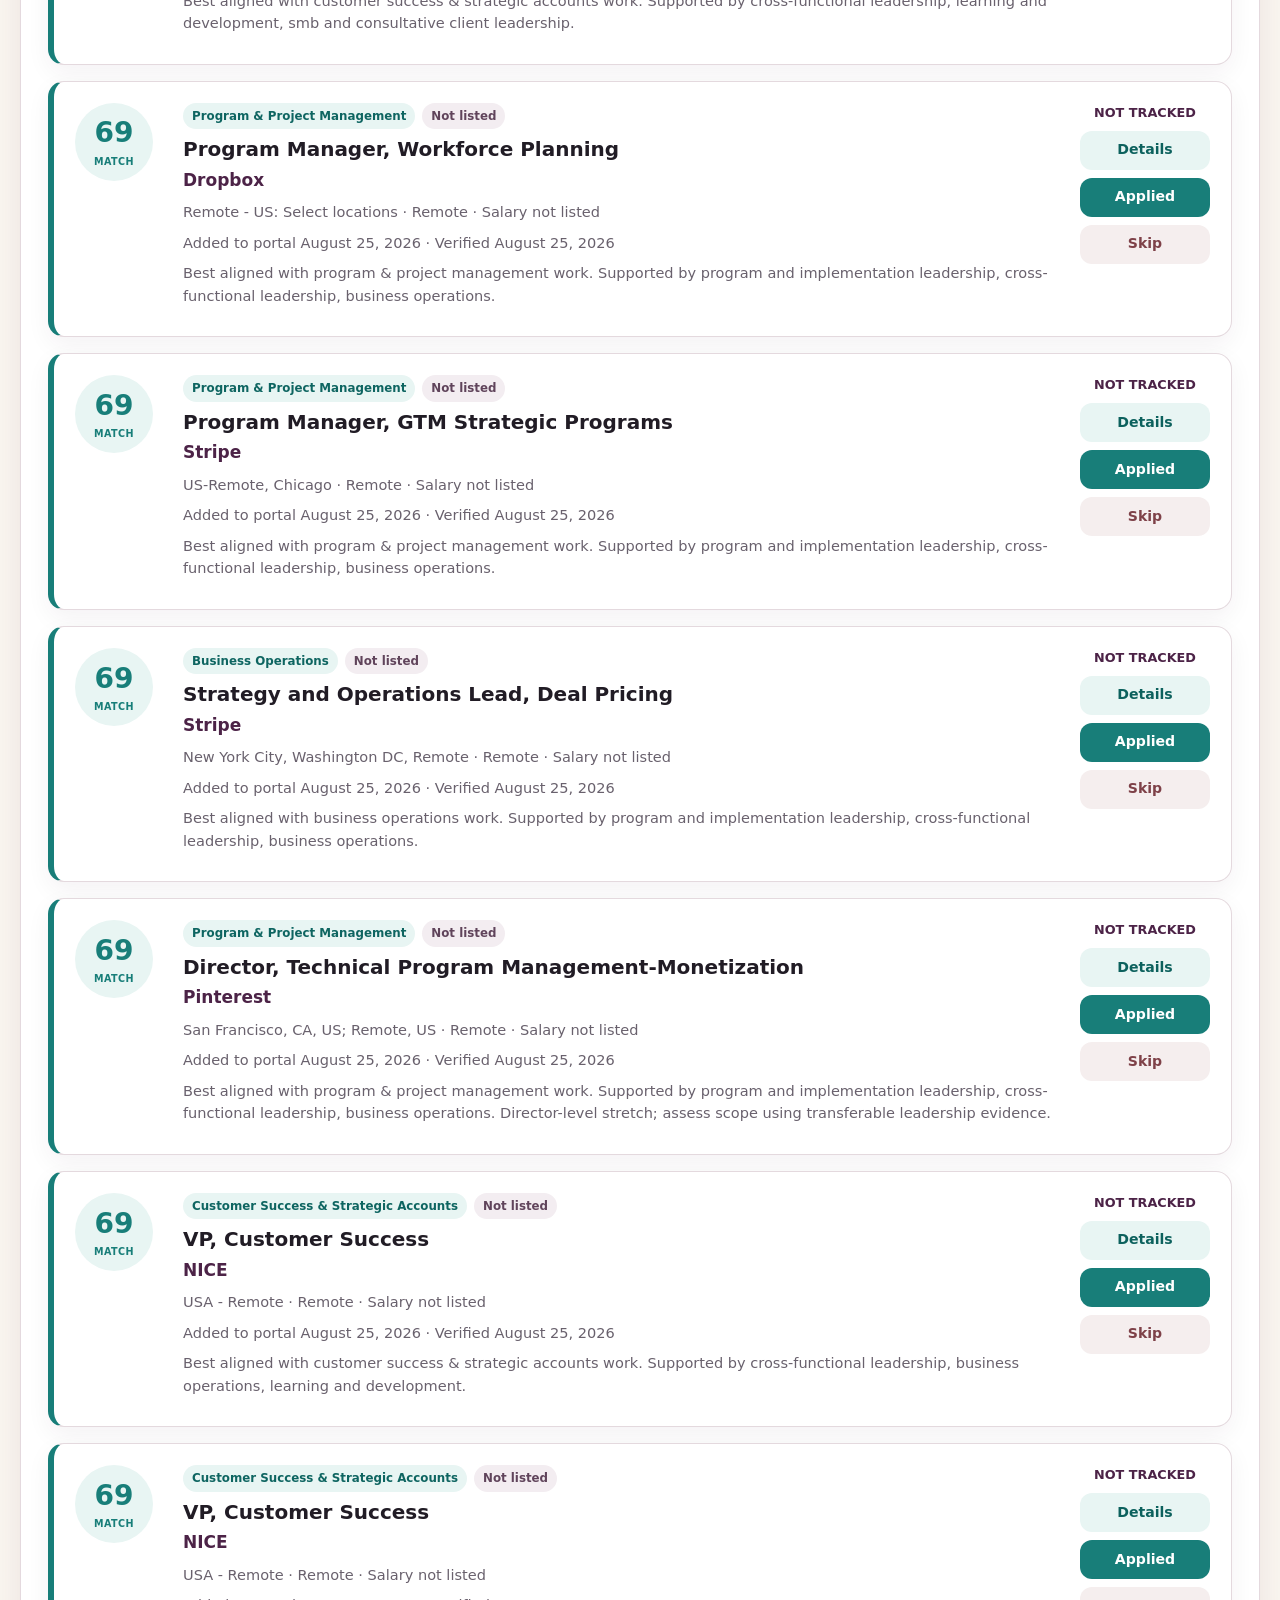
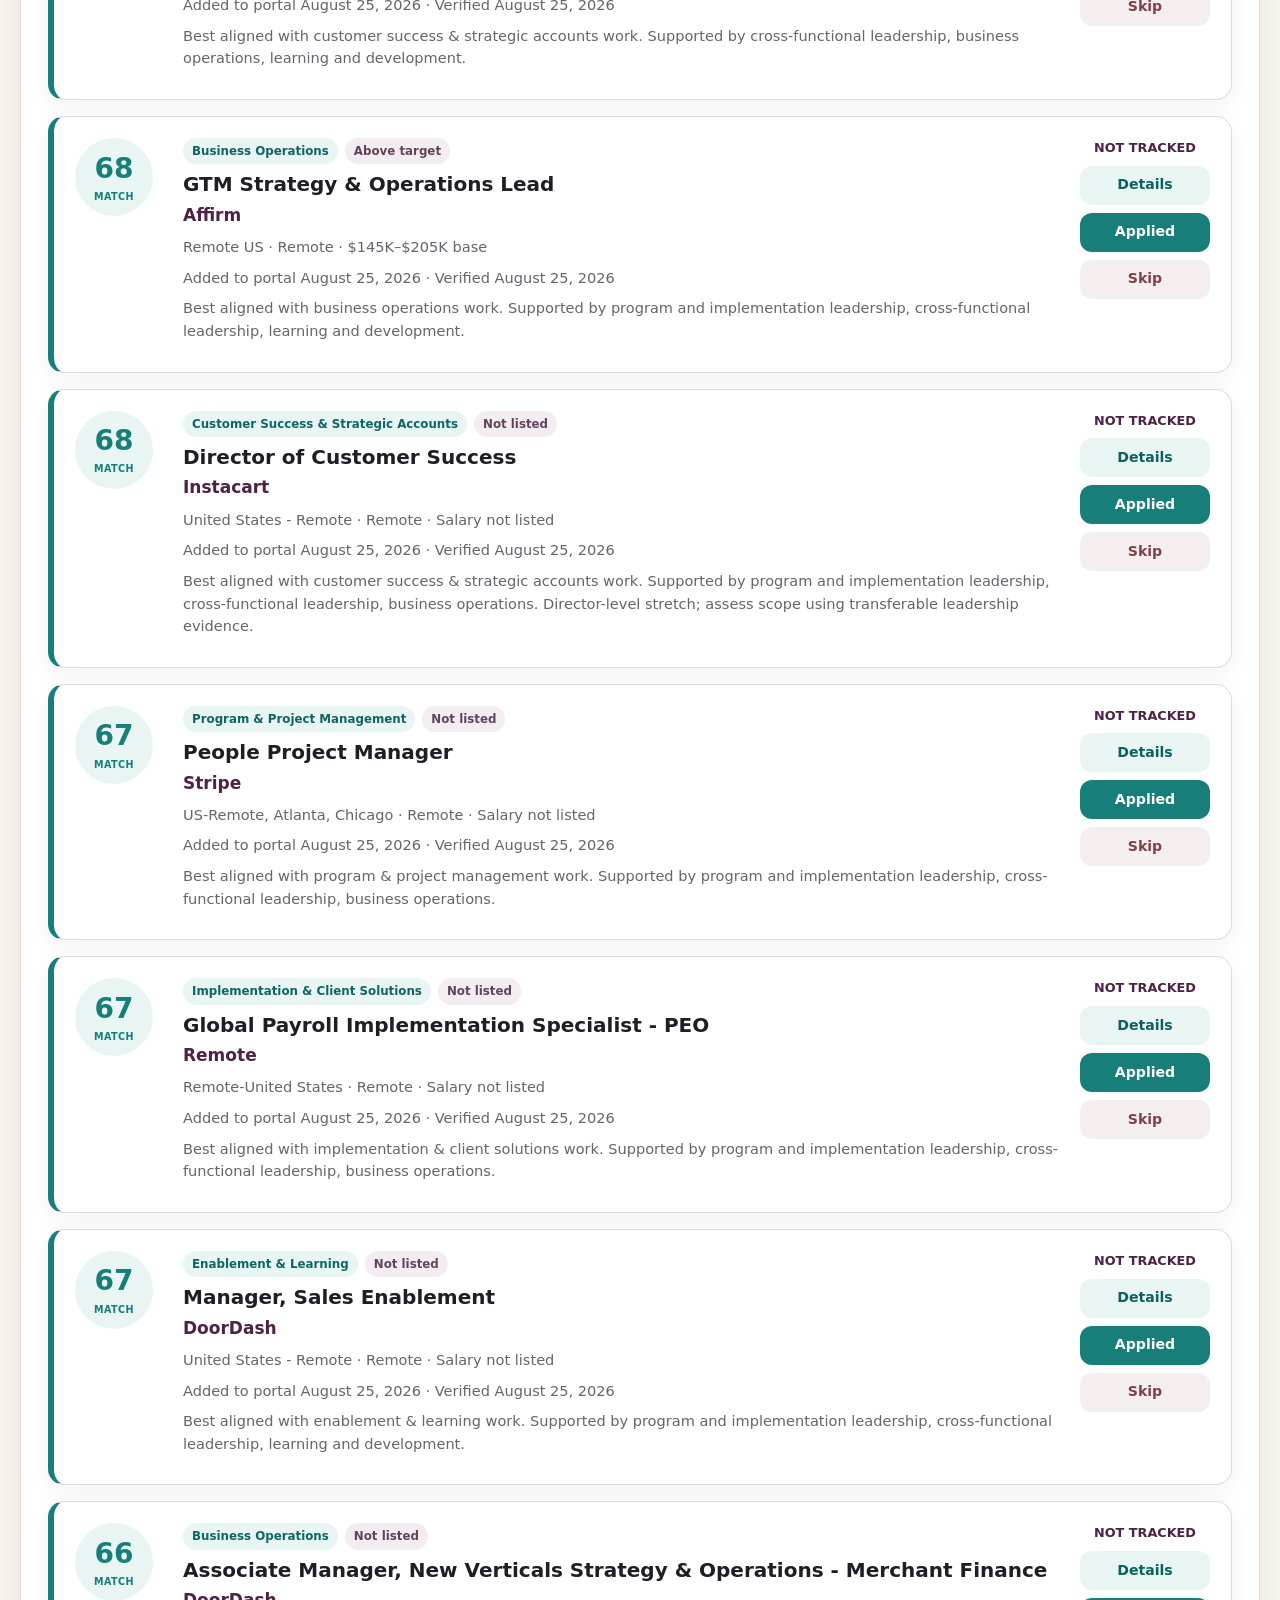
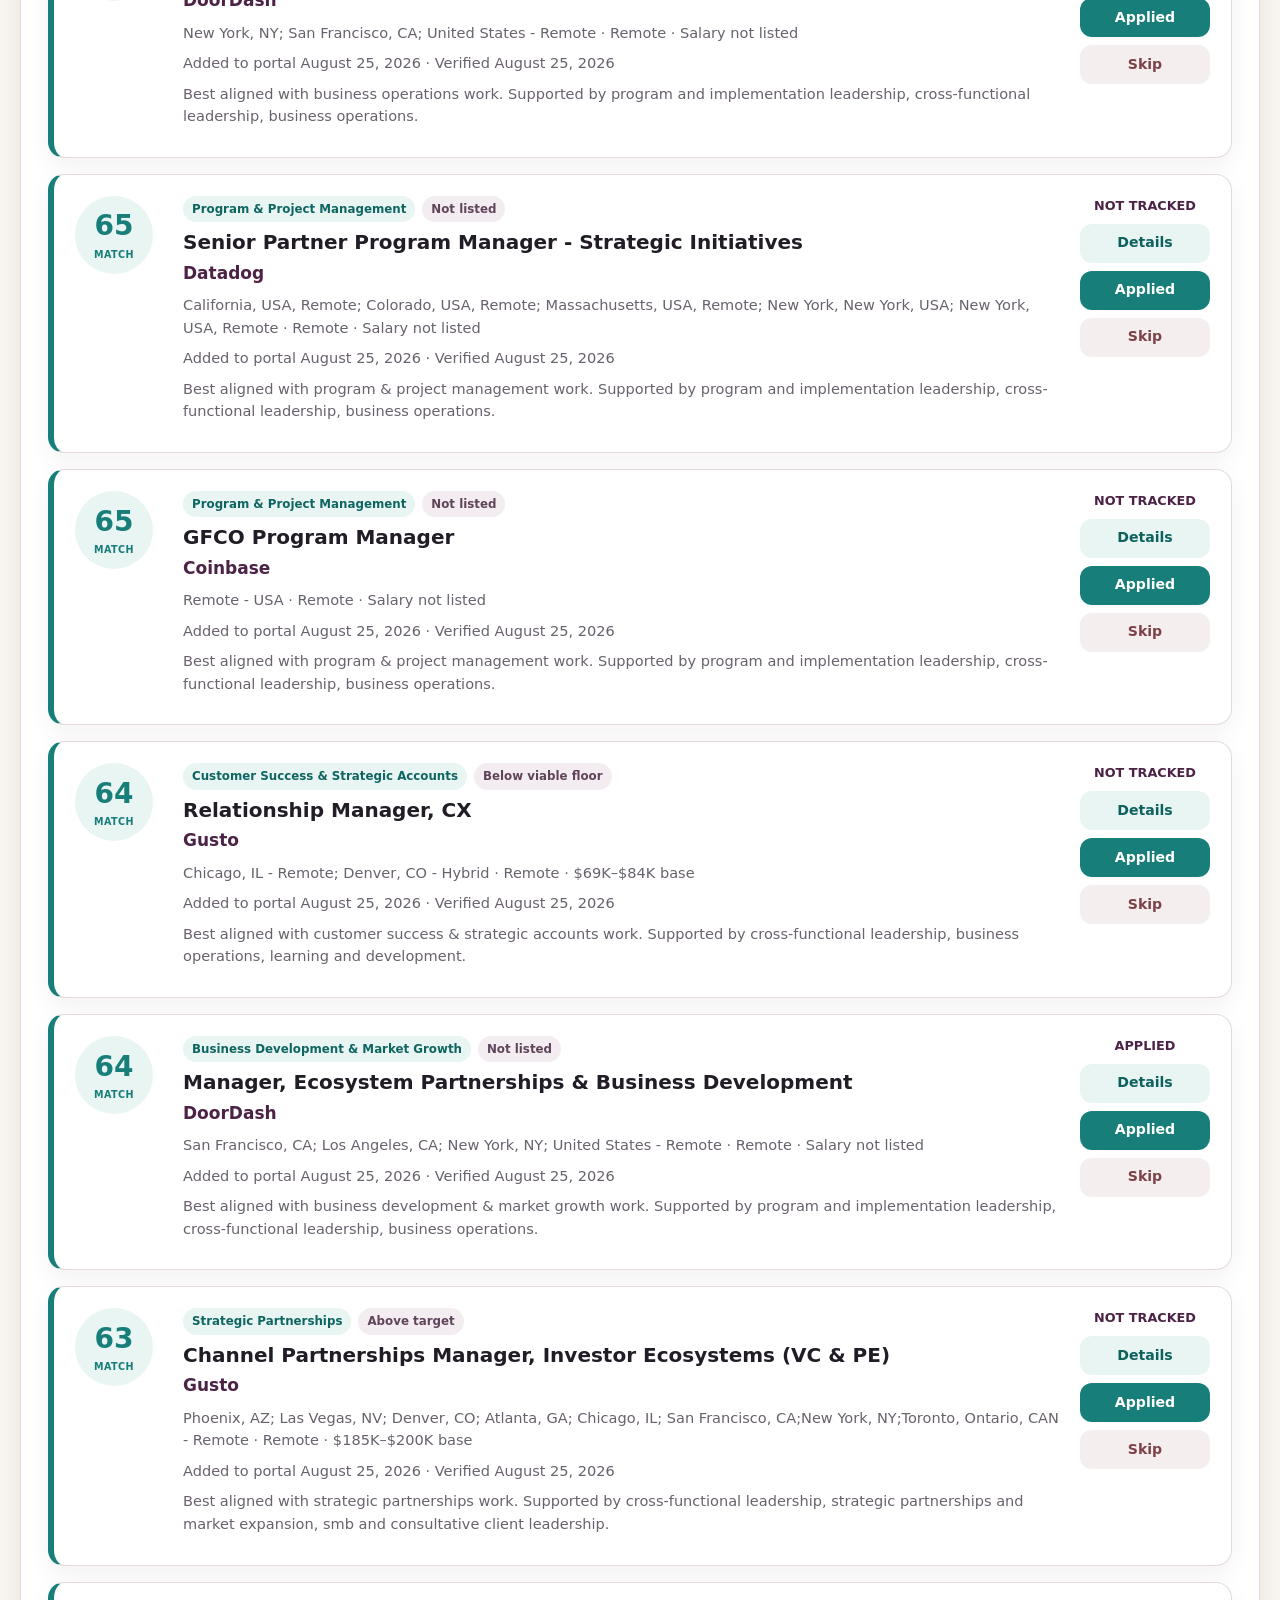
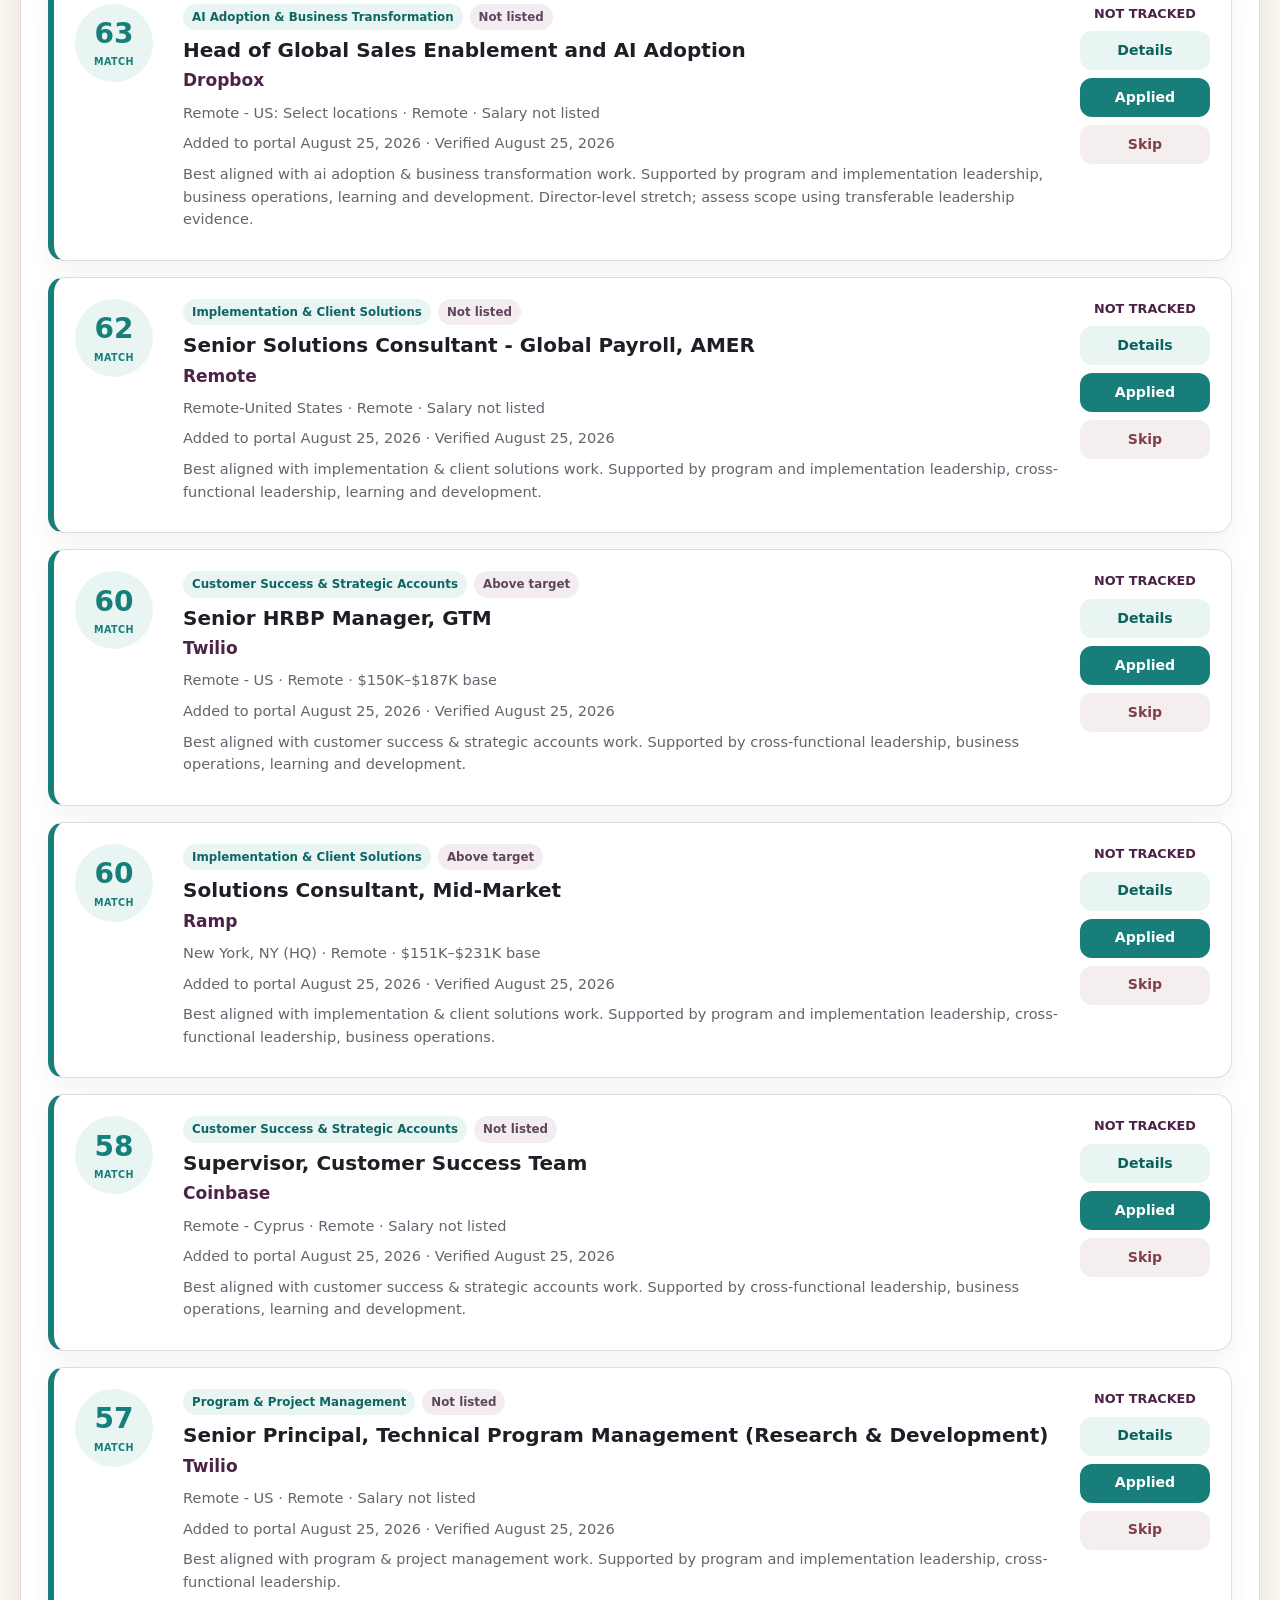
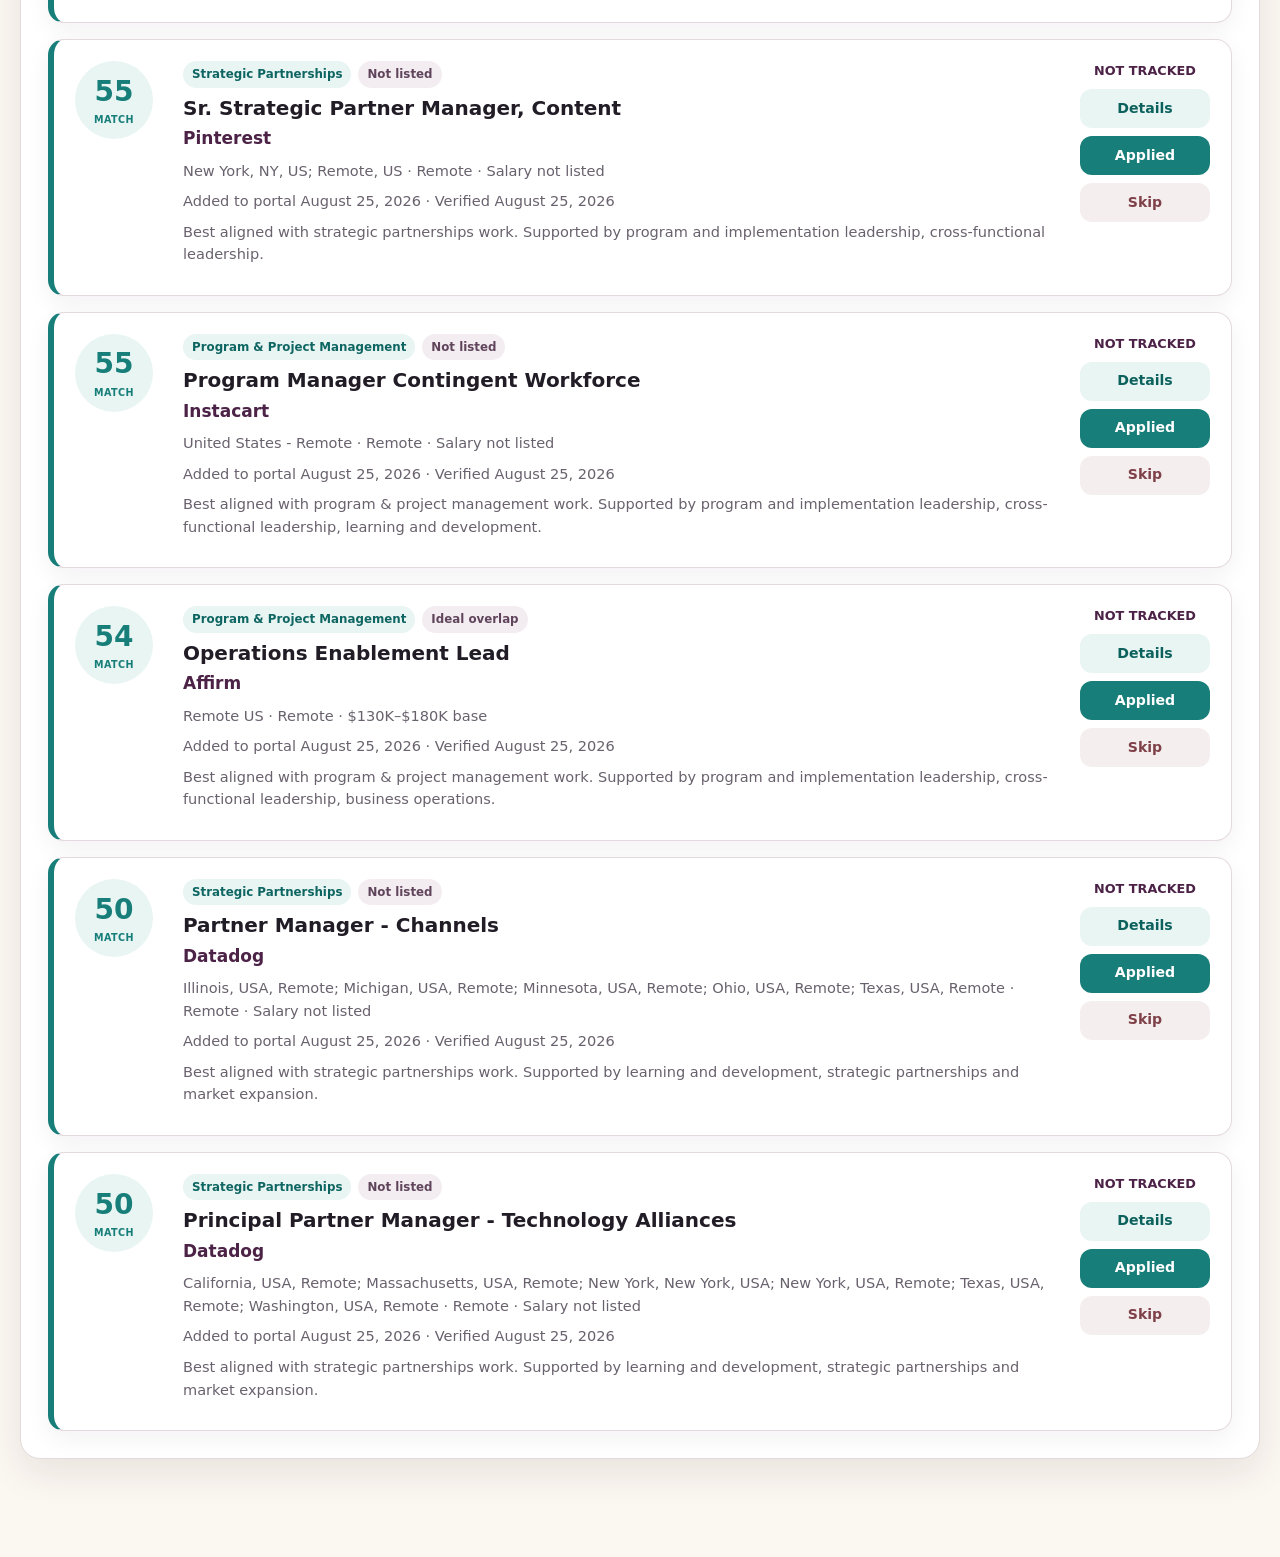
==== commit 5c153bb0: "Refresh Application Studio parent asset" ====
--- a/docs/index.html
+++ b/docs/index.html
@@ -187,6 +187,6 @@
 
     <div id="toast" class="toast" role="status" aria-live="polite"></div>
     <noscript>This portal requires JavaScript to filter and track applications.</noscript>
-    <script type="module" src="assets/app.mjs?v=20260825-application-studio"></script>
+    <script type="module" src="assets/app.mjs?v=20260825-application-studio-2"></script>
   </body>
 </html>
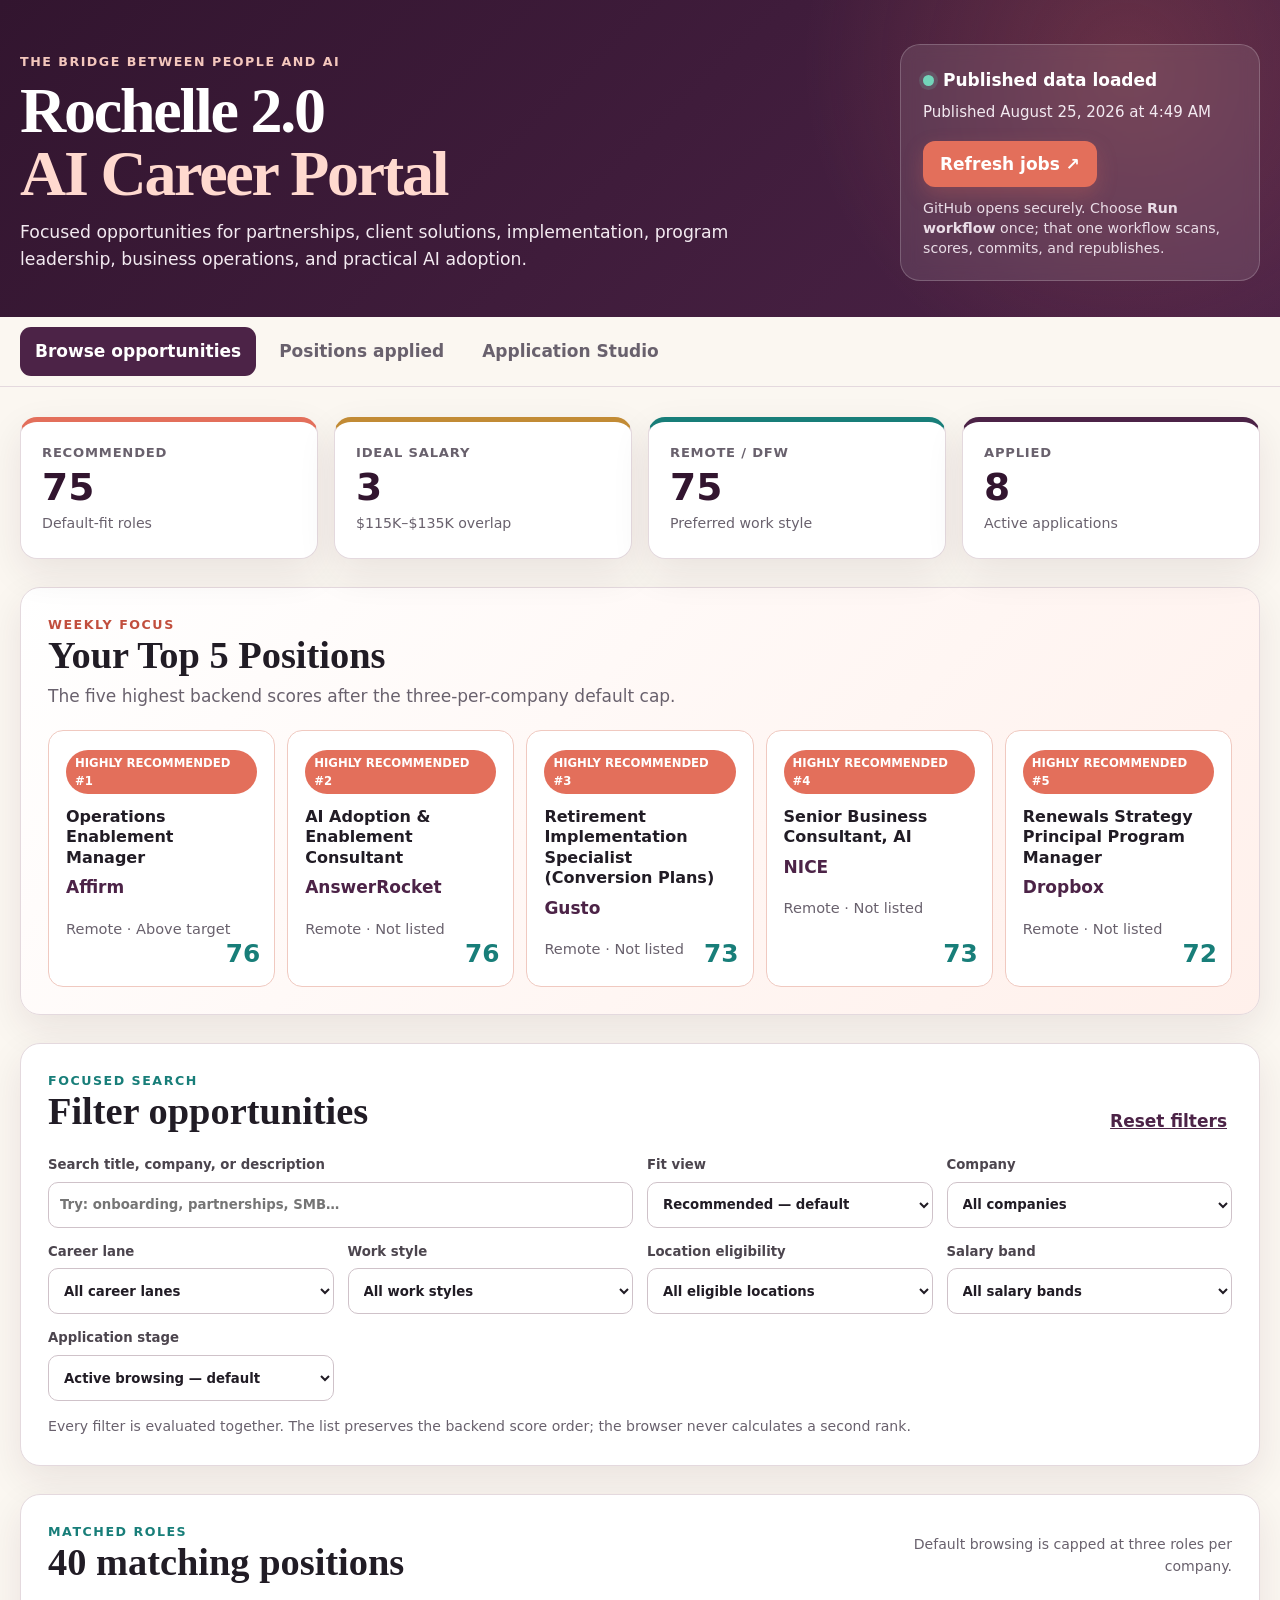
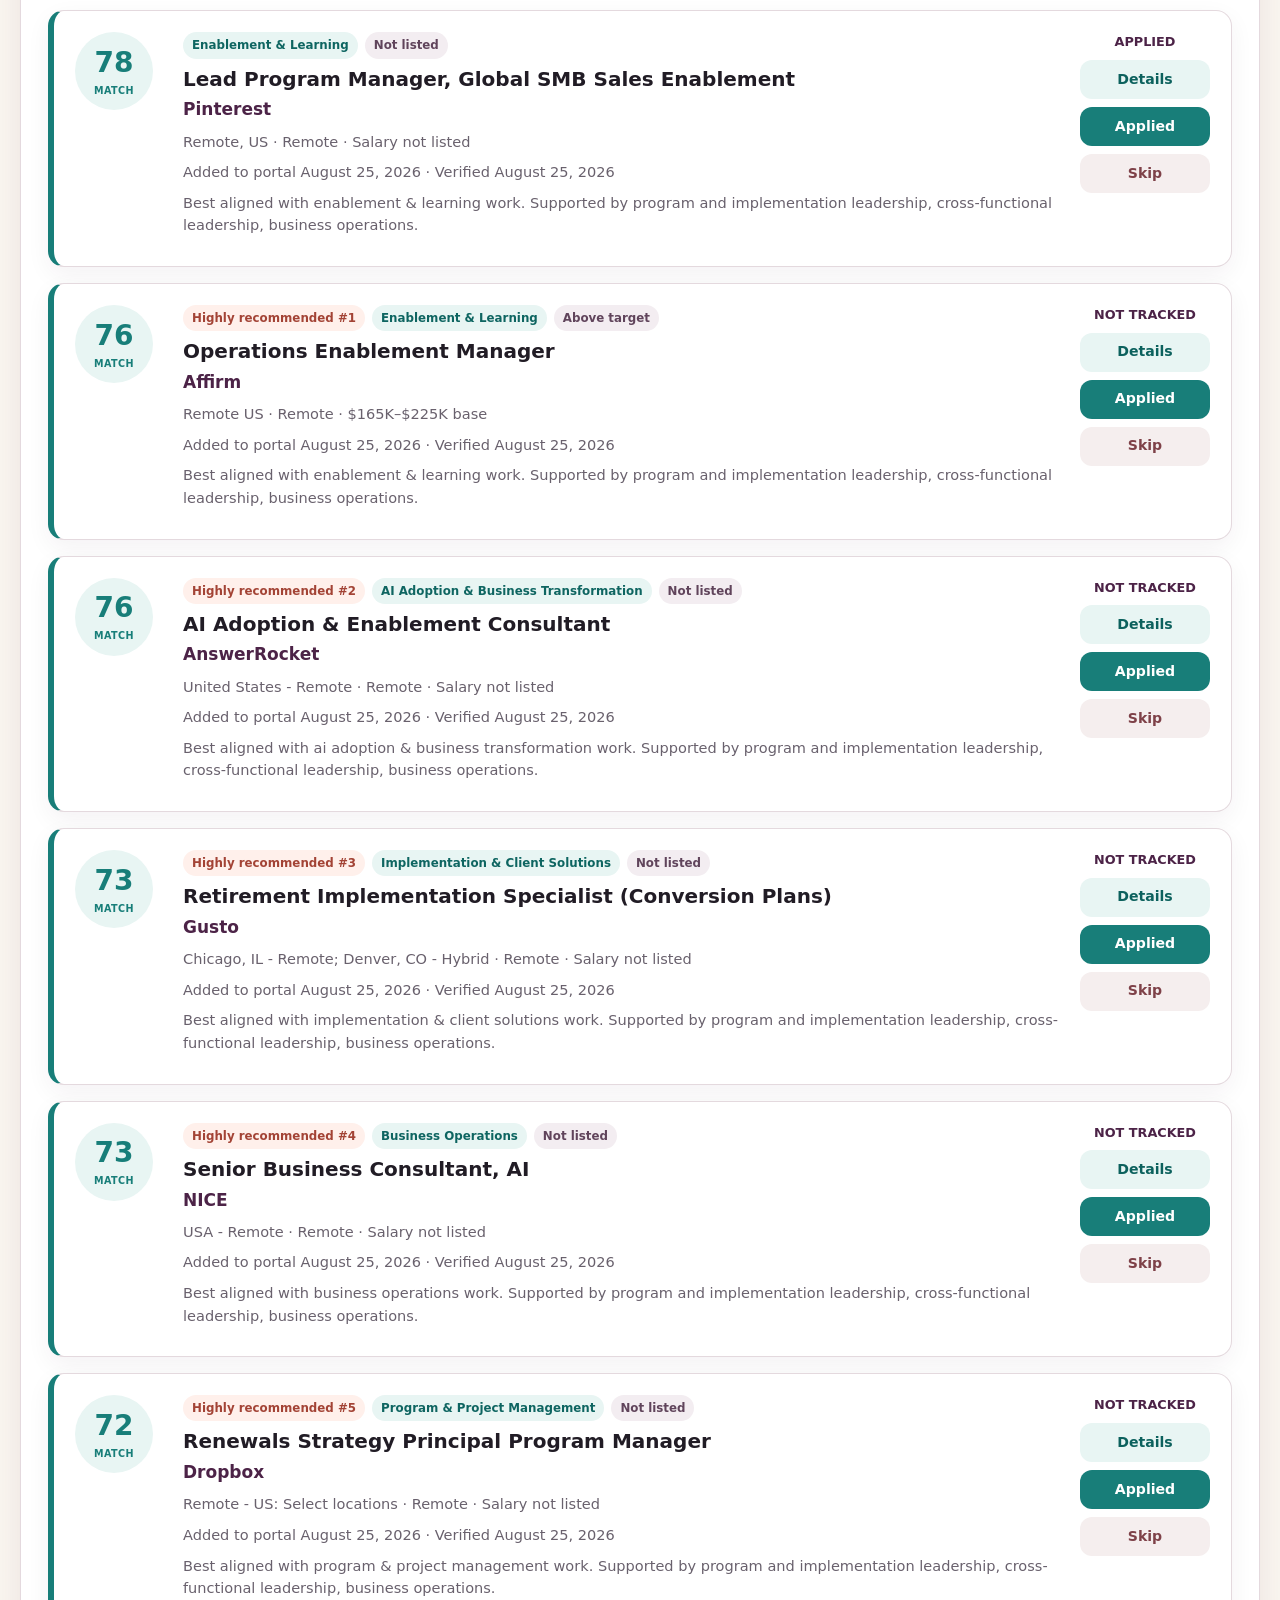
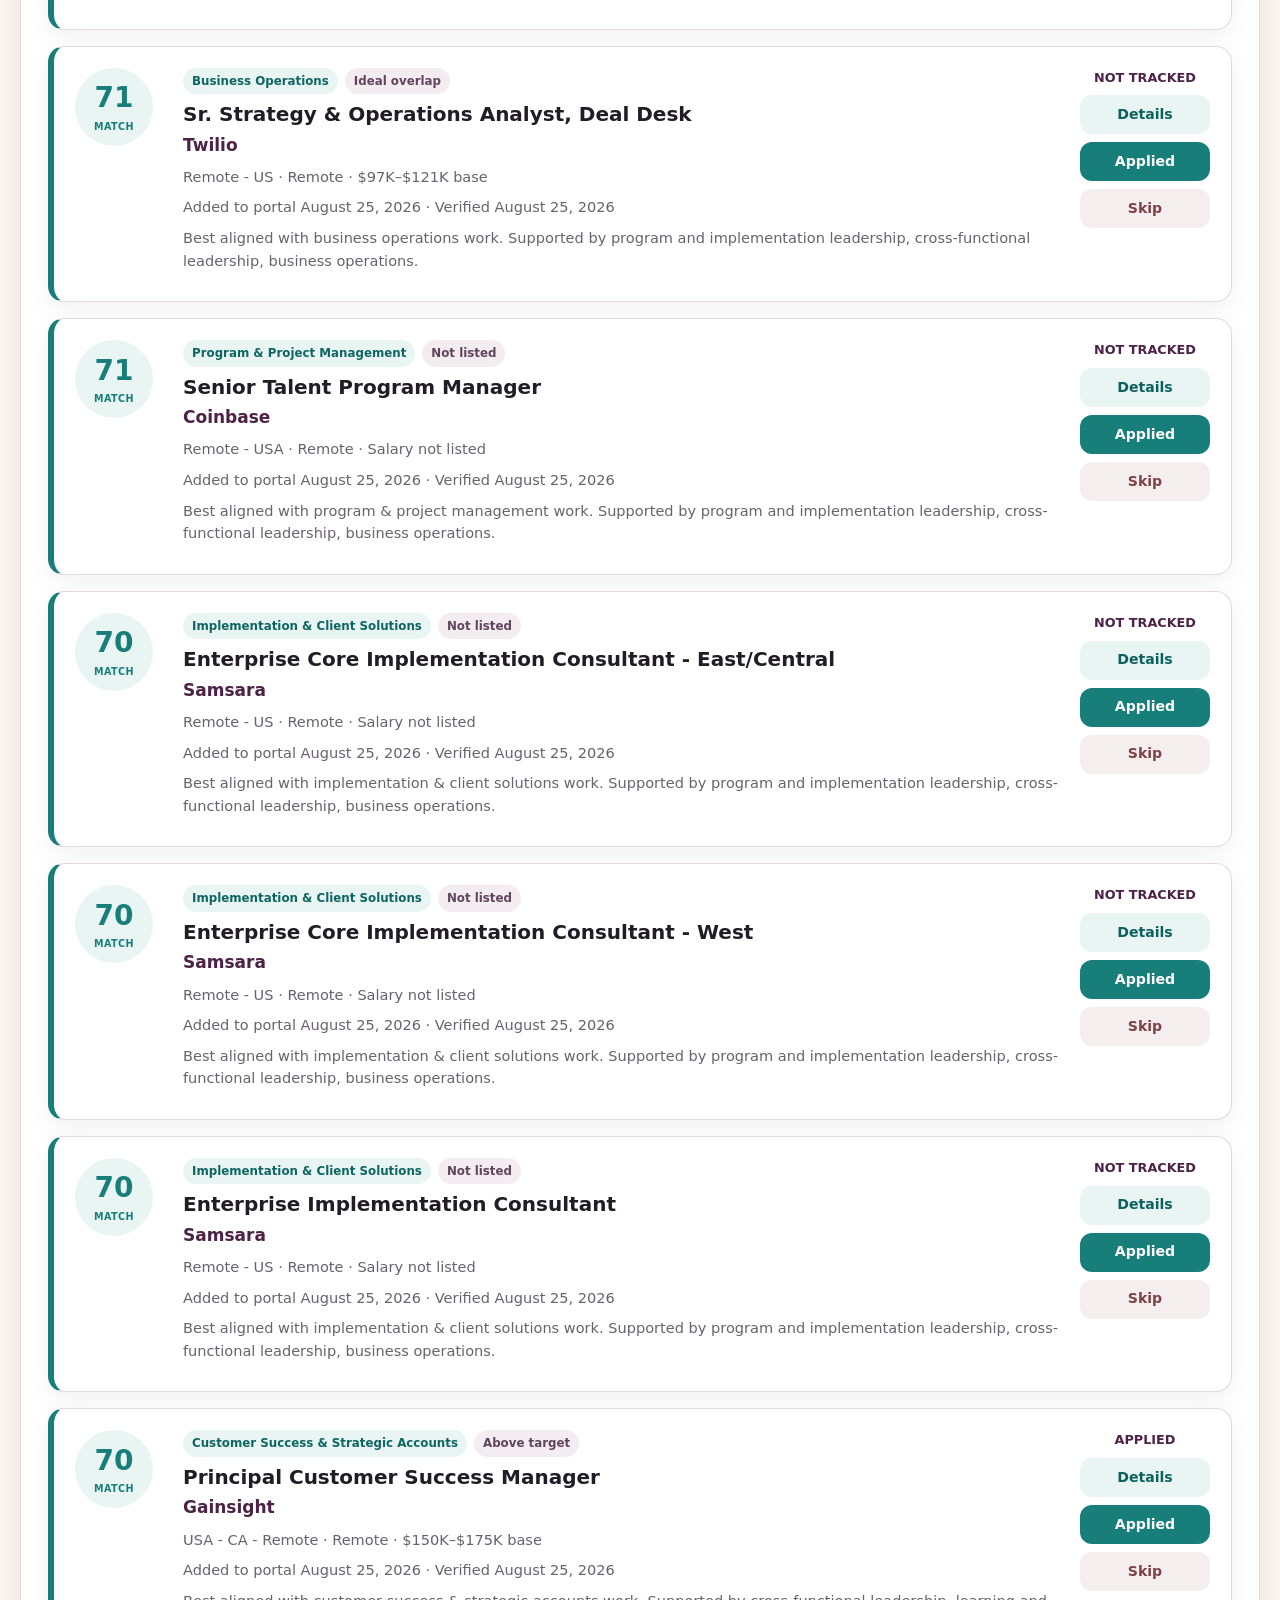
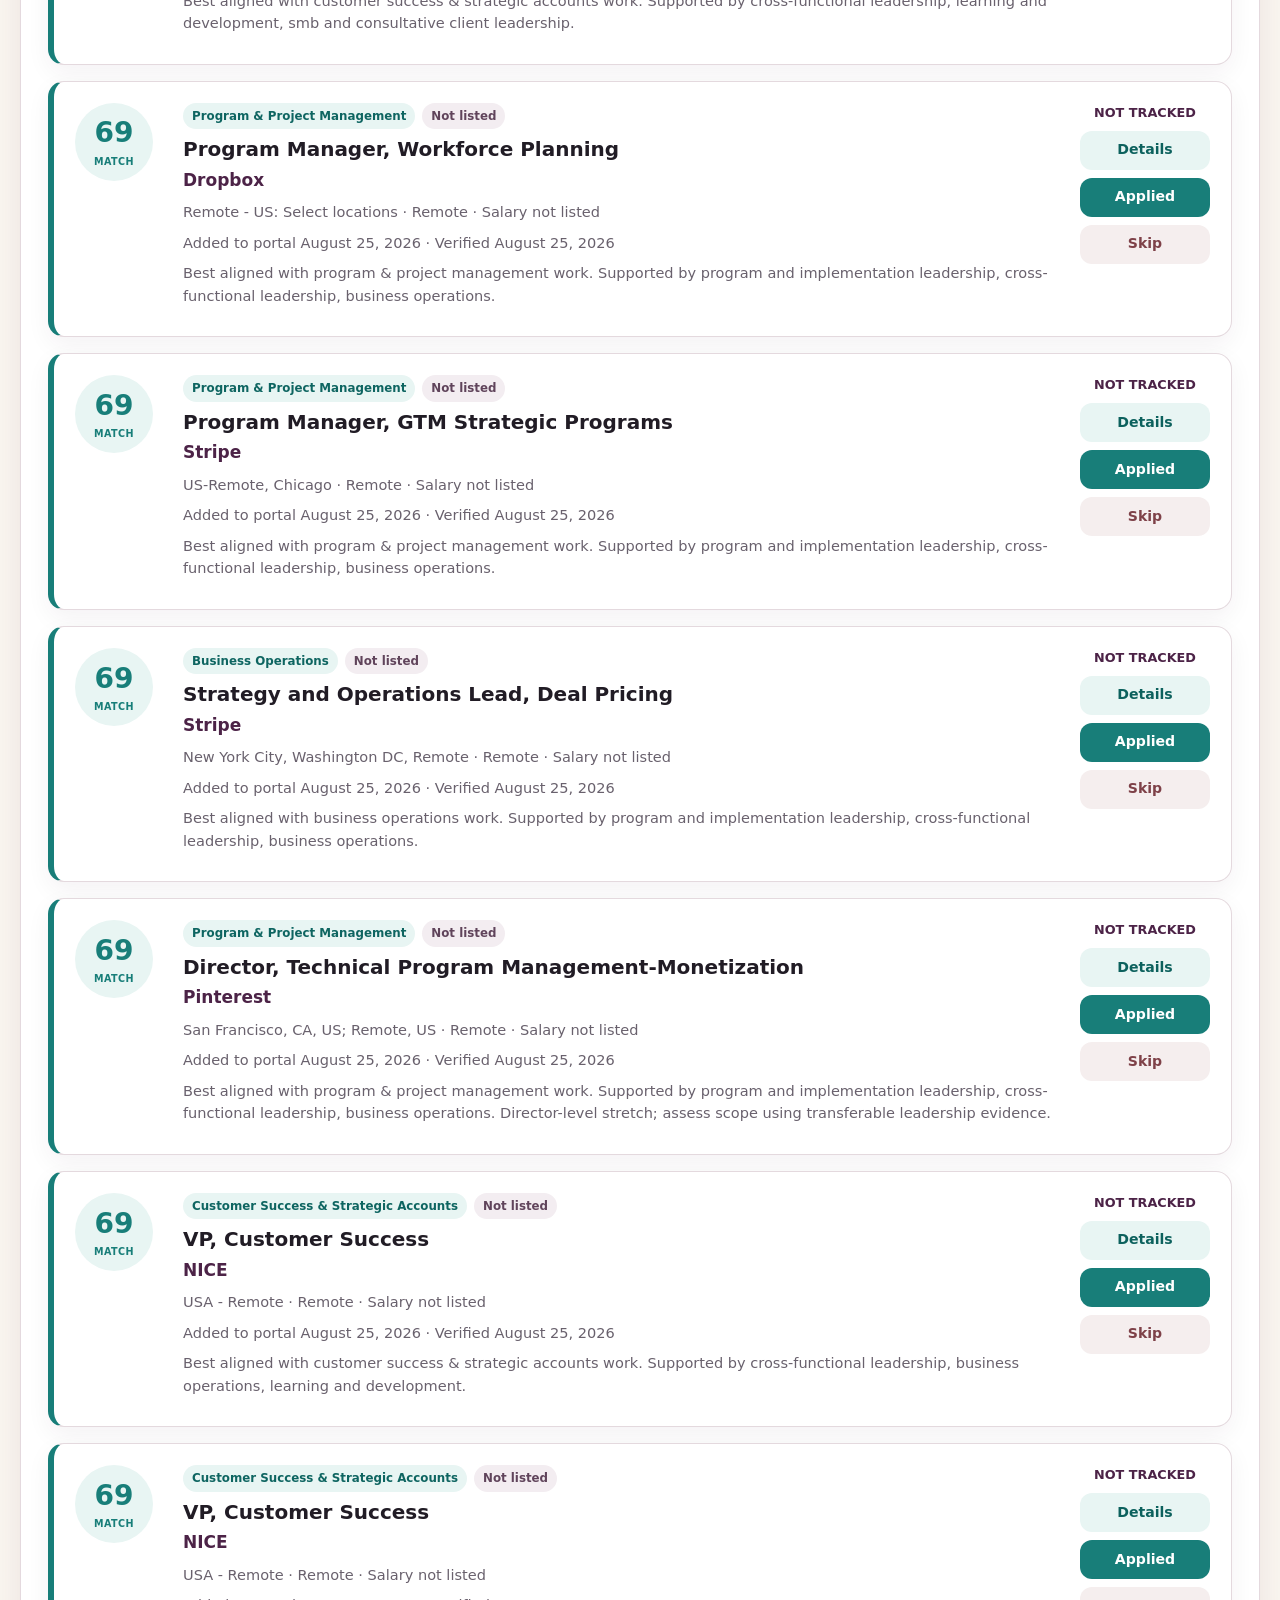
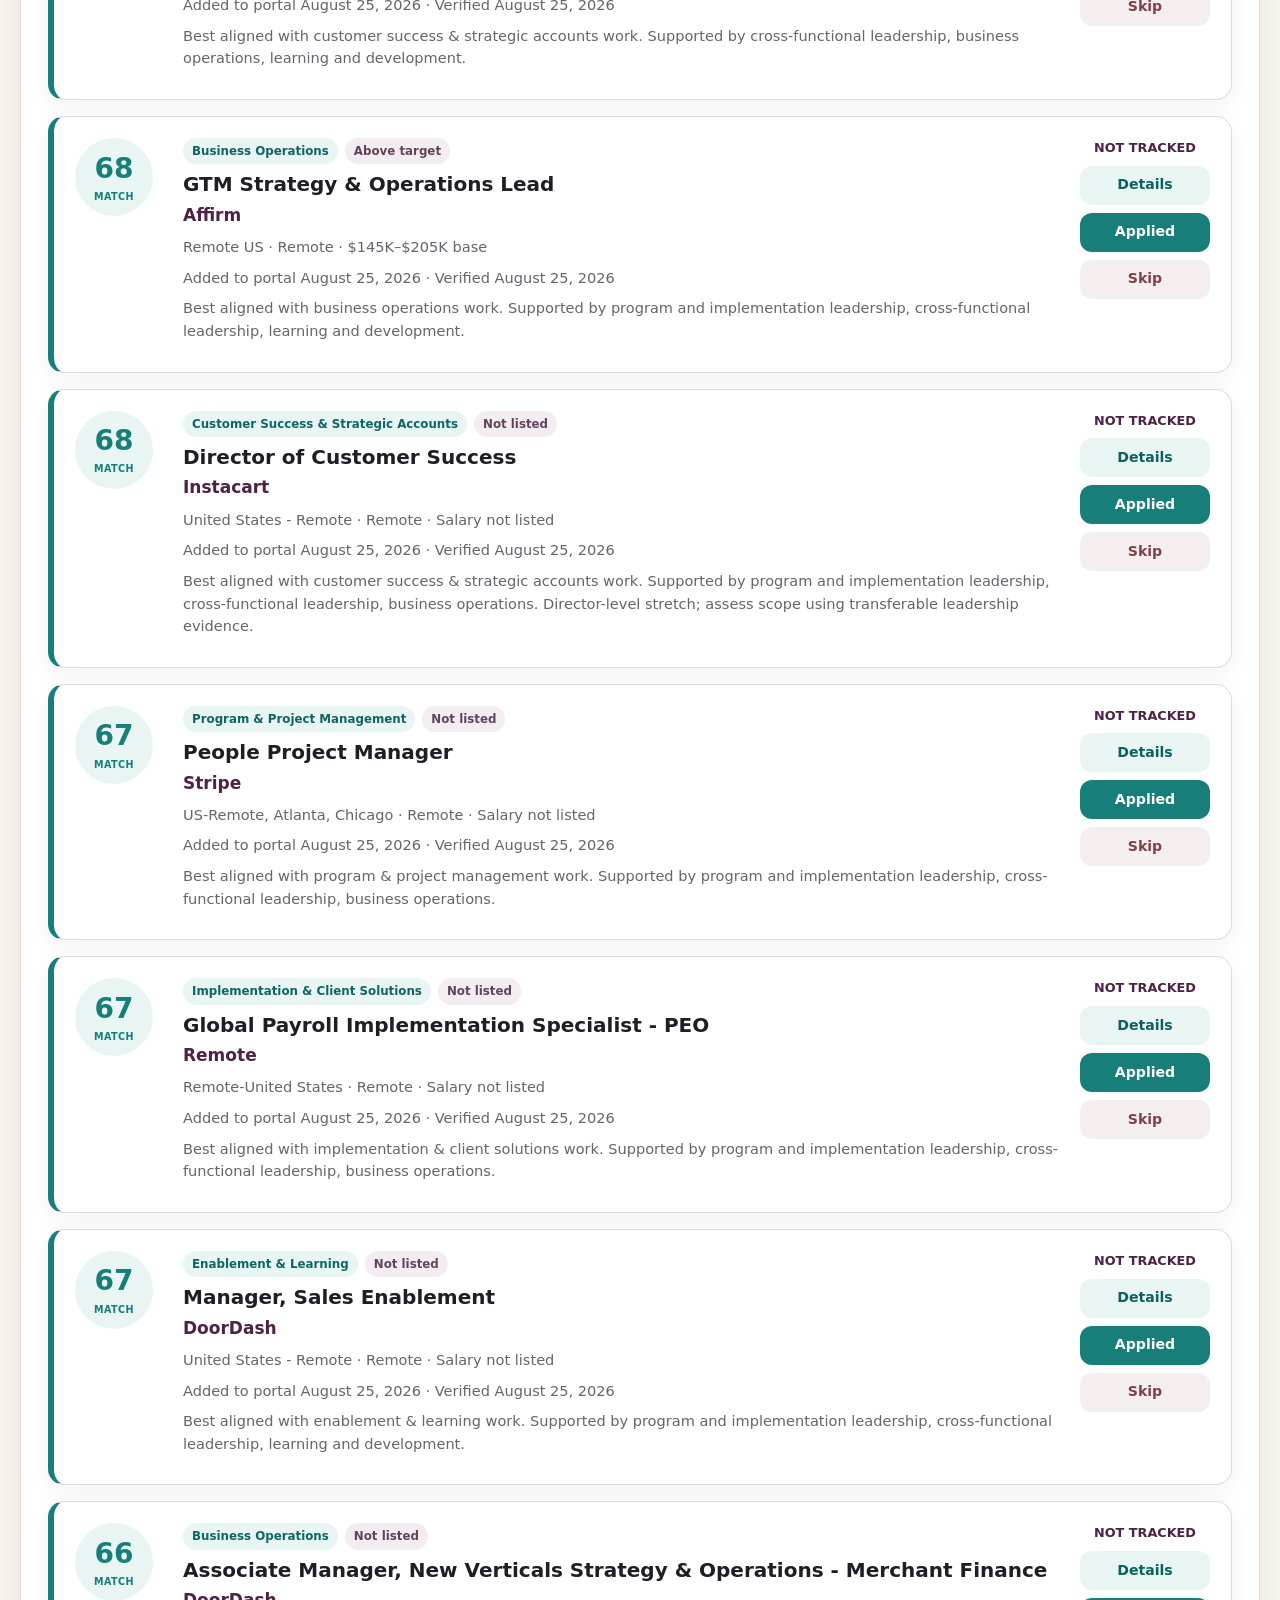
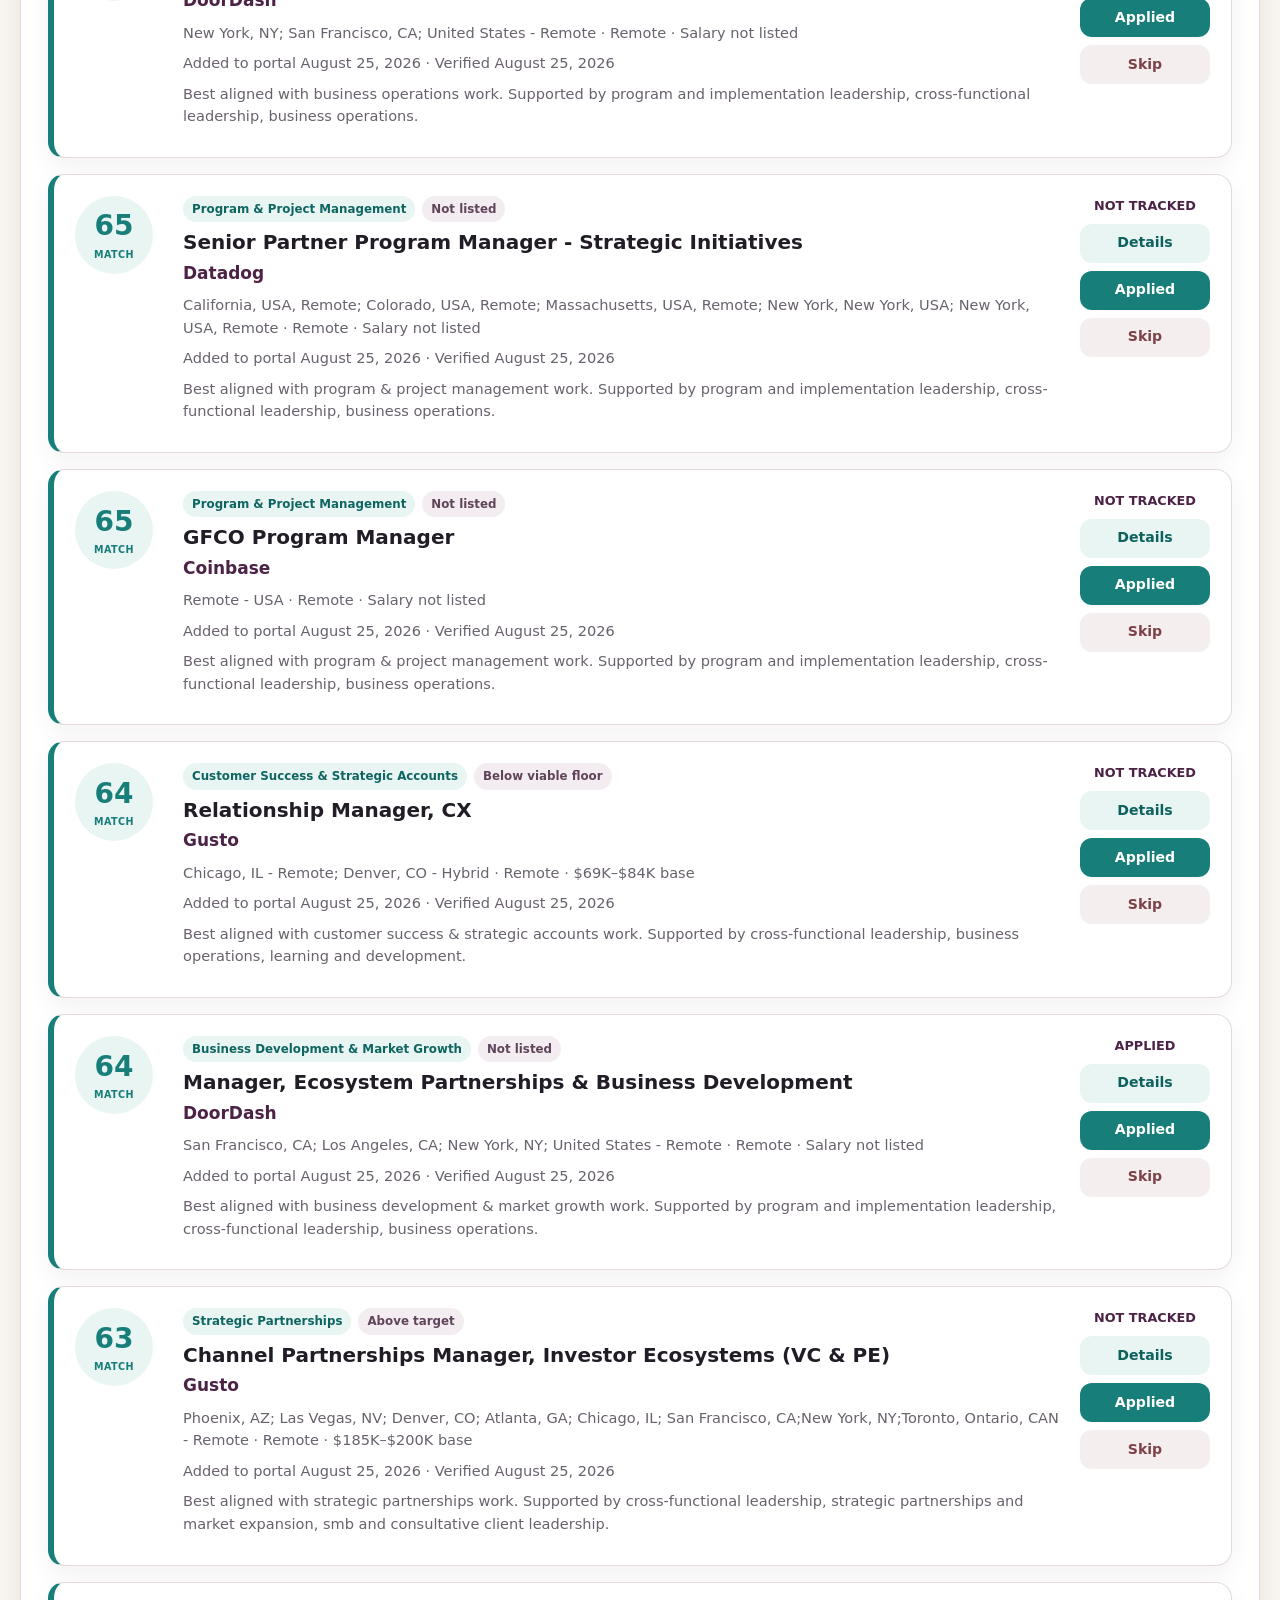
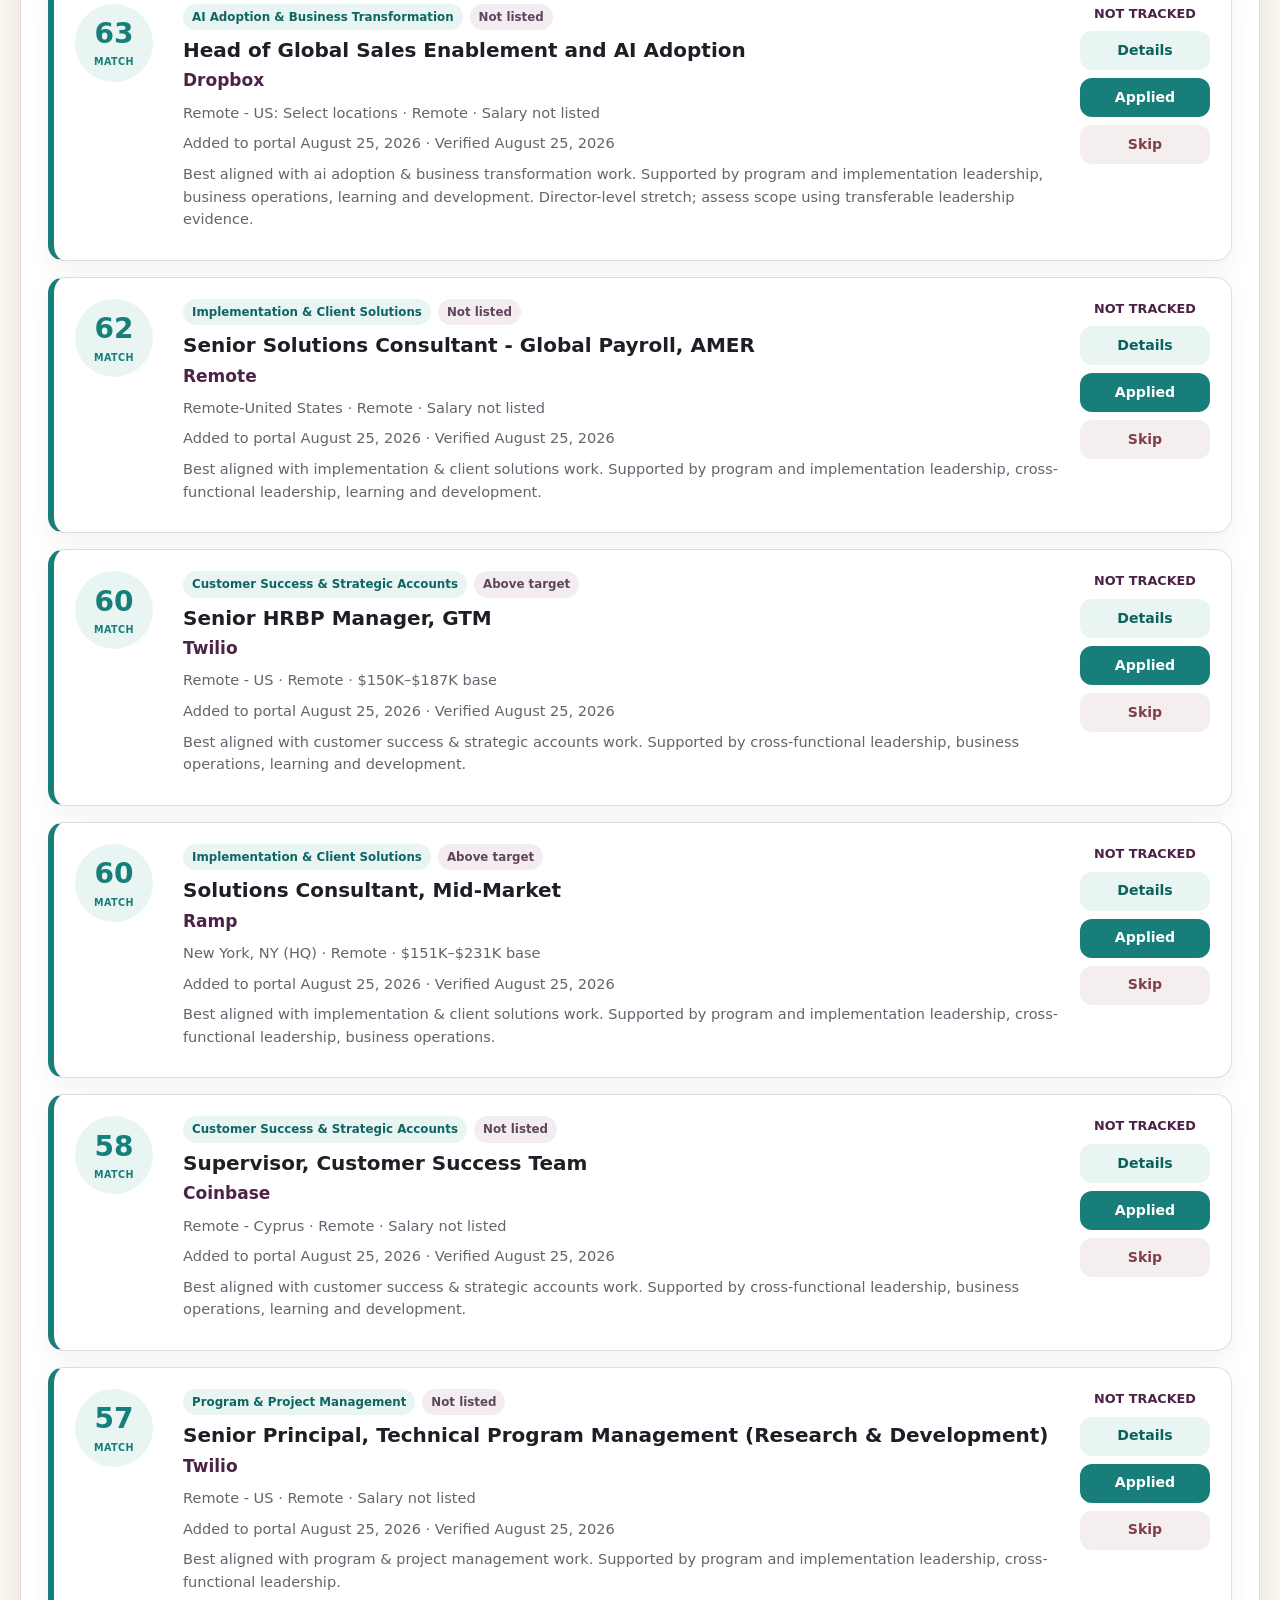
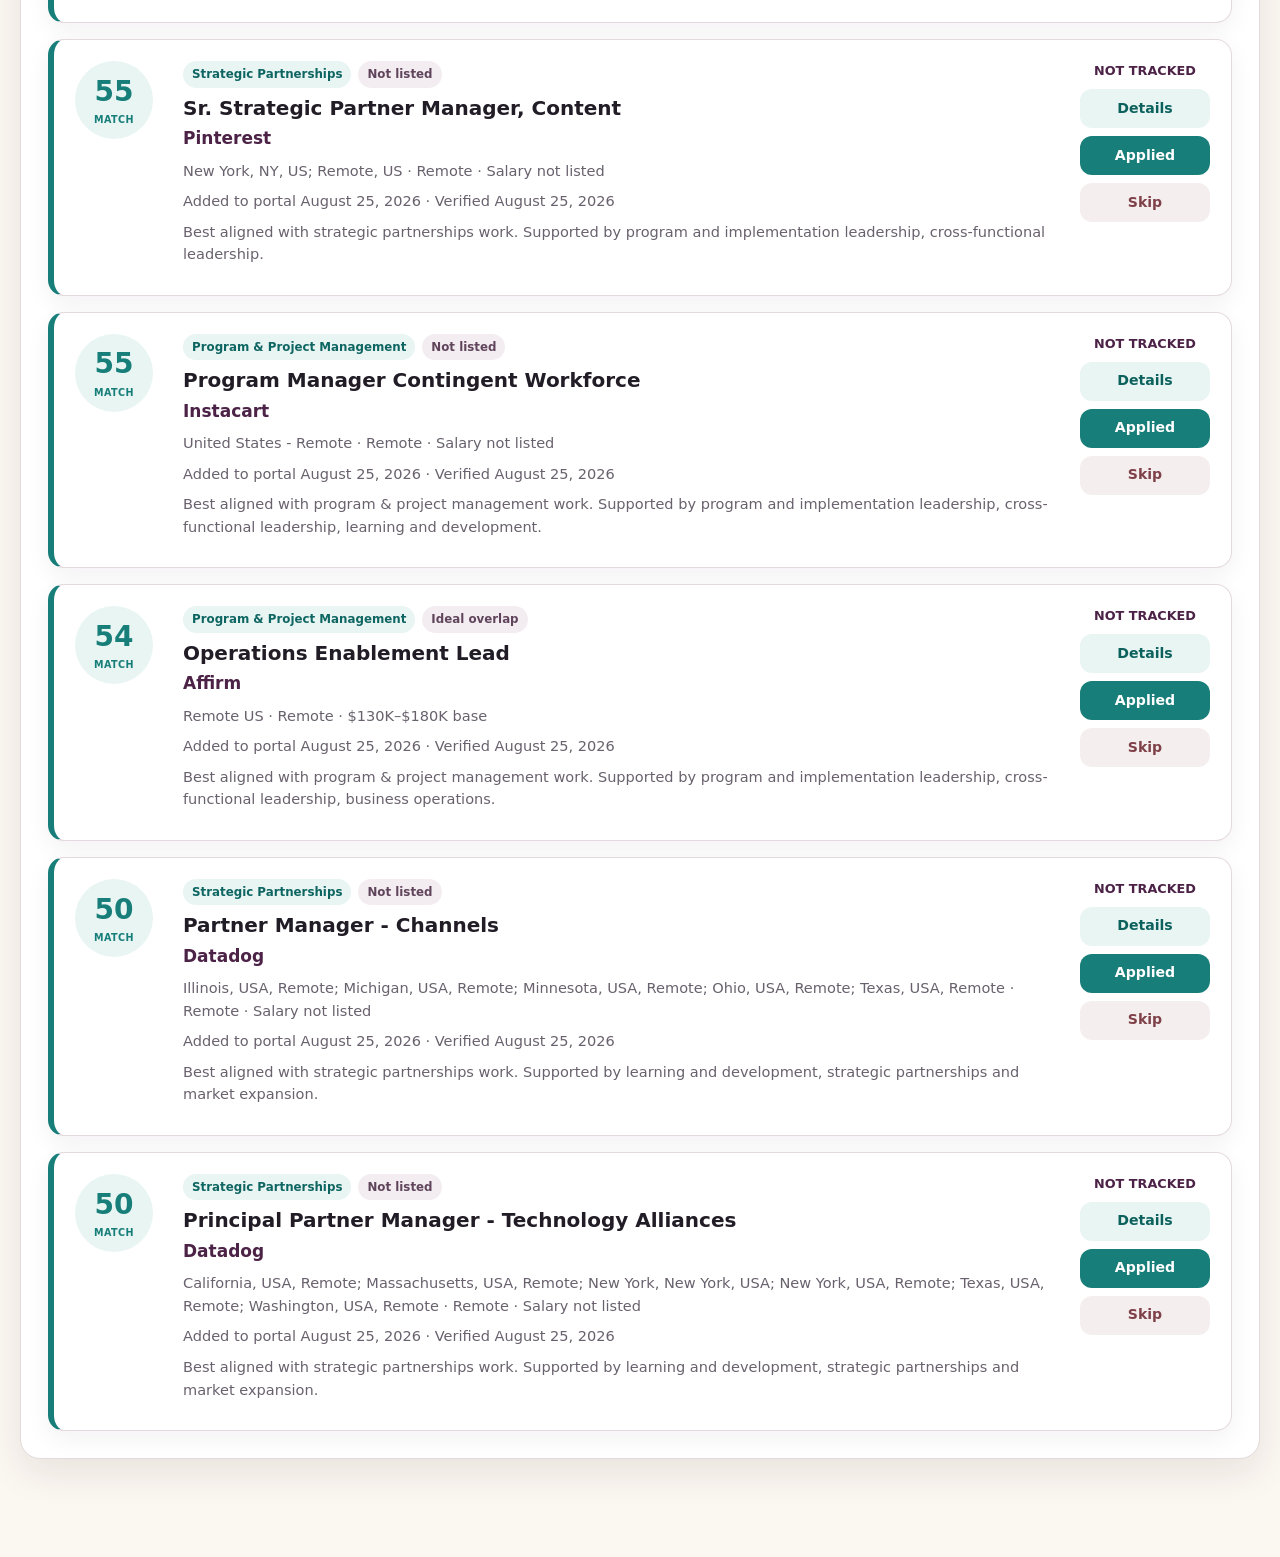
==== commit f012368d: "Add private one-click Claude application customization" ====
--- a/docs/index.html
+++ b/docs/index.html
@@ -6,7 +6,7 @@
     <meta name="theme-color" content="#4c2347">
     <meta name="description" content="Rochelle's focused AI career opportunity and application portal.">
     <title>Rochelle 2.0 AI Career Portal</title>
-    <link rel="stylesheet" href="assets/styles.css?v=20260825-application-studio">
+    <link rel="stylesheet" href="assets/styles.css?v=20260825-ai-customize">
   </head>
   <body>
     <header class="hero">
@@ -126,12 +126,21 @@
           <div>
             <p class="eyebrow teal">APPLICATION STUDIO</p>
             <h2>Tailor truthfully. Format beautifully.</h2>
-            <p>The portal prepares the evidence brief and finished documents. ChatGPT or Claude does the writing—without an API key in this public site.</p>
+            <p>Generate both truthful drafts in one Claude API call, review them, then download properly formatted Word documents.</p>
           </div>
         </div>
         <section class="studio-card studio-setup">
           <div class="studio-step"><span>1</span><div><strong>Choose any scanned position</strong><small>The authoritative backend score and full job details are used—never a second ranking formula.</small></div></div>
           <label>Position<select id="studioSelect"><option value="">Select a role…</option></select></label>
+          <details class="outside-job-panel">
+            <summary>Use a position that is not in the scanner</summary>
+            <div class="document-profile-grid">
+              <label>Company<input id="outsideCompany" placeholder="Company name"></label>
+              <label>Job title<input id="outsideTitle" placeholder="Position title"></label>
+              <label class="full-width-field">Full job description<textarea id="outsideDescription" class="studio-textarea outside-description" placeholder="Paste the complete posting here…"></textarea></label>
+            </div>
+            <button id="useOutsideJob" class="button button-soft">Use this outside position</button>
+          </details>
           <div id="studioJobSummary" class="studio-content empty-state">Choose a position to begin.</div>
         </section>
 
@@ -142,13 +151,36 @@
         </section>
 
         <section class="studio-card">
-          <div class="studio-step"><span>3</span><div><strong>Copy the tailoring brief</strong><small>Paste this into ChatGPT or Claude. It includes the selected job, your résumé evidence, and every locked voice rule.</small></div></div>
-          <textarea id="tailoringBrief" class="studio-textarea brief-output" readonly placeholder="Choose a position and confirm your master résumé to generate the brief."></textarea>
-          <div class="studio-actions"><button id="copyBrief" class="button button-coral" disabled>Copy complete tailoring brief</button></div>
+          <div class="studio-step"><span>3</span><div><strong>Private Claude API settings</strong><small>Your key is stored only in this browser. It is never committed to GitHub and never sent anywhere except Anthropic when you click Customize.</small></div></div>
+          <div class="security-warning">
+            <strong>Important security and billing notice</strong>
+            <p>Browser storage is convenient, not vault-level security. Anyone who can access this Chrome profile—and a malicious browser extension or script—could potentially read the key. GitHub Pages projects under the same rochellemickels.github.io origin may also share access to this storage. Use a dedicated API key, set a low spending limit in the Claude Console, and delete or rotate it if this device is lost or shared. Claude API charges are separate from Claude subscriptions.</p>
+          </div>
+          <label>Anthropic API key<input id="anthropicApiKey" type="password" autocomplete="off" placeholder="Paste your personal Claude API key"></label>
+          <div class="studio-actions">
+            <button id="saveApiKey" class="button button-teal">Save key in this browser</button>
+            <button id="removeApiKey" class="button button-skip">Remove saved key</button>
+            <span id="apiKeyStatus" class="local-status"></span>
+          </div>
+        </section>
+
+        <section class="studio-card customize-card">
+          <div class="studio-step"><span>4</span><div><strong>Customize résumé and cover letter</strong><small>One click sends the selected posting and master résumé directly to Anthropic. There are no automatic retries.</small></div></div>
+          <p class="cost-note">Model: Claude Sonnet 5 · one request for both documents · 6,500-token hard output cap · typical cost is expected to be a few cents, but actual cost depends on length.</p>
+          <div class="studio-actions">
+            <button id="customizeDocuments" class="button button-coral">Customize both documents</button>
+            <span id="customizeStatus" class="local-status" aria-live="polite"></span>
+          </div>
+          <details class="manual-fallback">
+            <summary>Prefer the no-API manual method?</summary>
+            <p>Copy this brief into ChatGPT or Claude yourself, then paste the finished documents below.</p>
+            <textarea id="tailoringBrief" class="studio-textarea brief-output" readonly placeholder="Choose a position and confirm your master résumé to generate the brief."></textarea>
+            <div class="studio-actions"><button id="copyBrief" class="button button-outline" disabled>Copy complete tailoring brief</button></div>
+          </details>
         </section>
 
         <section class="studio-card">
-          <div class="studio-step"><span>4</span><div><strong>Set the shared document header</strong><small>This exact centered header is applied to both Word documents and Google Docs copy.</small></div></div>
+          <div class="studio-step"><span>5</span><div><strong>Set the shared document header</strong><small>This exact centered header is applied to both Word documents and Google Docs copy.</small></div></div>
           <div class="document-profile-grid">
             <label>Name<input id="documentName" value="Rochelle Magpantay"></label>
             <label>Headline<input id="documentHeadline" value="PARTNERSHIPS, GROWTH &amp; IMPLEMENTATION LEADER"></label>
@@ -159,7 +191,7 @@
 
         <div class="studio-output-grid">
           <section class="studio-card">
-            <div class="studio-step"><span>5A</span><div><strong>Finished tailored résumé</strong><small>Paste the AI-written text beginning with EXECUTIVE PROFILE. The portal adds the header.</small></div></div>
+            <div class="studio-step"><span>6A</span><div><strong>Finished tailored résumé</strong><small>Generated text begins with EXECUTIVE PROFILE. Review and edit before downloading.</small></div></div>
             <textarea id="finishedResume" class="studio-textarea finished-output" placeholder="EXECUTIVE PROFILE&#10;…"></textarea>
             <div id="resumeValidation" class="validation-list" aria-live="polite"></div>
             <div class="studio-actions">
@@ -168,7 +200,7 @@
             </div>
           </section>
           <section class="studio-card">
-            <div class="studio-step"><span>5B</span><div><strong>Finished cover letter</strong><small>Paste the salutation and body. The locked “Best Regards” sign-off is applied automatically.</small></div></div>
+            <div class="studio-step"><span>6B</span><div><strong>Finished cover letter</strong><small>Review and edit the first-person draft. The locked “Best Regards” sign-off is applied automatically.</small></div></div>
             <textarea id="finishedCover" class="studio-textarea finished-output" placeholder="Dear Hiring Manager,&#10;&#10;I…"></textarea>
             <div id="coverValidation" class="validation-list" aria-live="polite"></div>
             <div class="studio-actions">
@@ -187,6 +219,6 @@
 
     <div id="toast" class="toast" role="status" aria-live="polite"></div>
     <noscript>This portal requires JavaScript to filter and track applications.</noscript>
-    <script type="module" src="assets/app.mjs?v=20260825-application-studio-2"></script>
+    <script type="module" src="assets/app.mjs?v=20260825-ai-customize"></script>
   </body>
 </html>
--- a/docs/assets/styles.css
+++ b/docs/assets/styles.css
@@ -155,6 +155,16 @@
 .validation-list { min-height: 24px; margin-top: 9px; color: #8b3942; font-size: .86rem; }
 .validation-list ul { margin: 0; padding-left: 20px; }
 .validation-list.success { color: var(--teal); font-weight: 800; }
+.outside-job-panel, .manual-fallback { margin-top: 16px; padding: 15px; border: 1px solid var(--line); border-radius: 12px; background: #fcfaf8; }
+.outside-job-panel summary, .manual-fallback summary { color: var(--aubergine); font-weight: 900; cursor: pointer; }
+.outside-job-panel .document-profile-grid { margin: 15px 0; }
+.outside-description { min-height: 210px; }
+.full-width-field { grid-column: 1 / -1; }
+.security-warning { margin-bottom: 16px; padding: 15px; border-left: 5px solid var(--gold); border-radius: 10px; background: #fff8e9; color: #5f4930; }
+.security-warning p { margin: 5px 0 0; font-size: .9rem; }
+.customize-card { border-top: 5px solid var(--teal); background: linear-gradient(135deg, #fff, var(--teal-soft)); }
+.cost-note { color: var(--muted); font-size: .9rem; }
+.button[disabled] { opacity: .55; cursor: not-allowed; box-shadow: none; }
 .evidence-columns { display: grid; grid-template-columns: 1fr 1fr; gap: 18px; margin-top: 18px; }
 .evidence-box { padding: 17px; border-radius: 13px; background: var(--teal-soft); }
 .evidence-box.gaps { background: var(--coral-soft); }
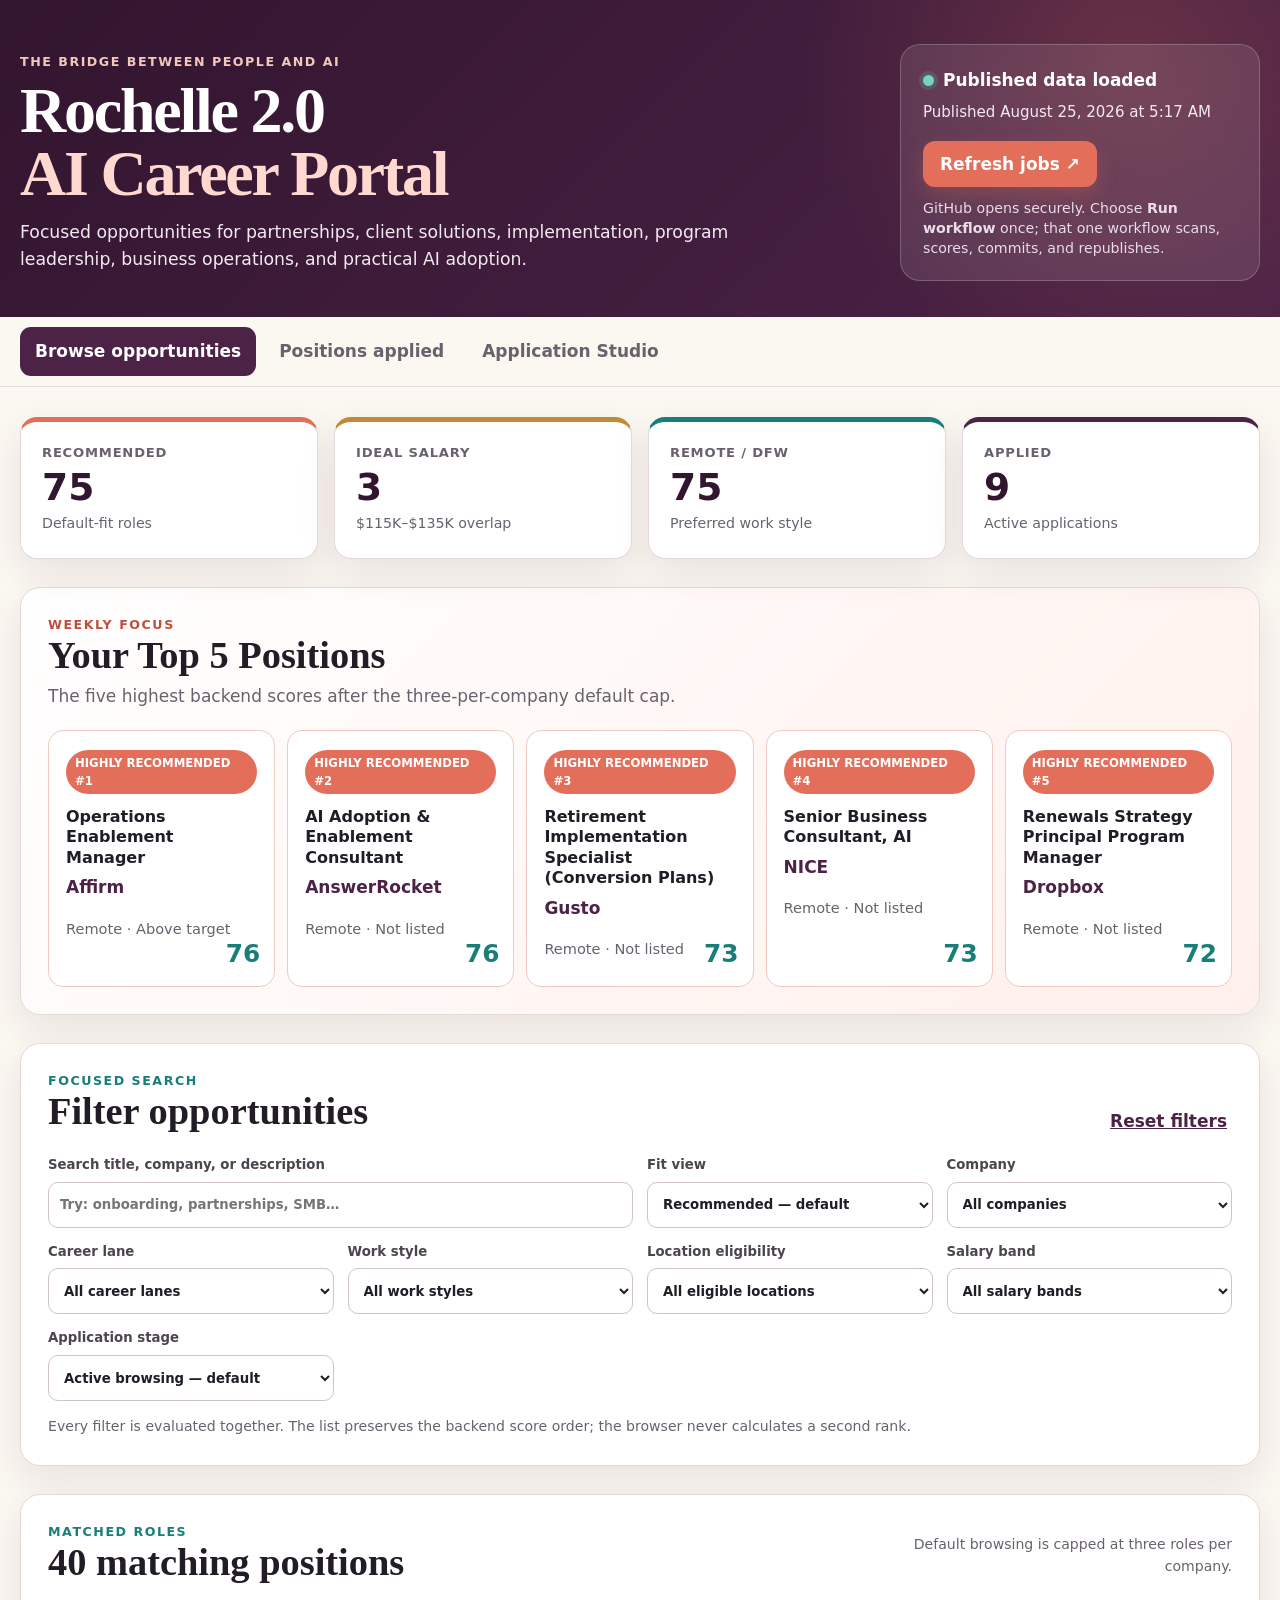
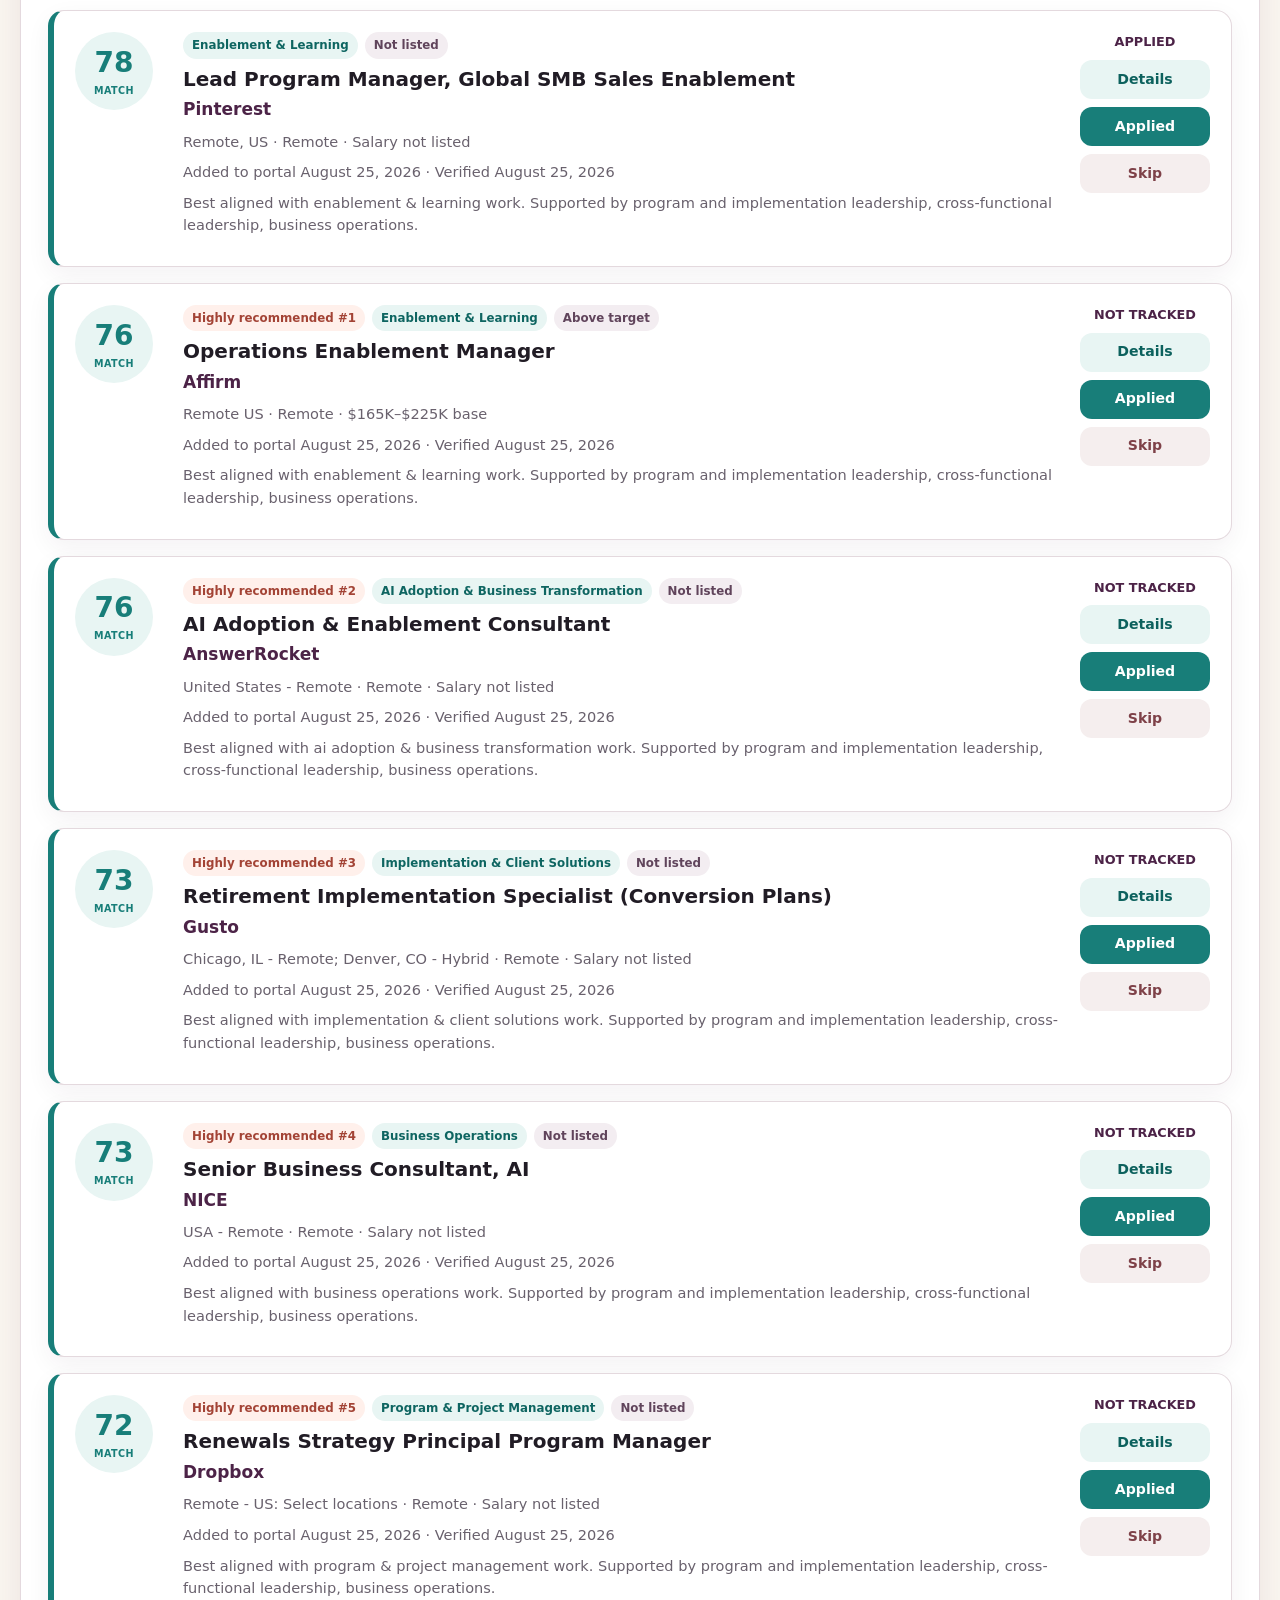
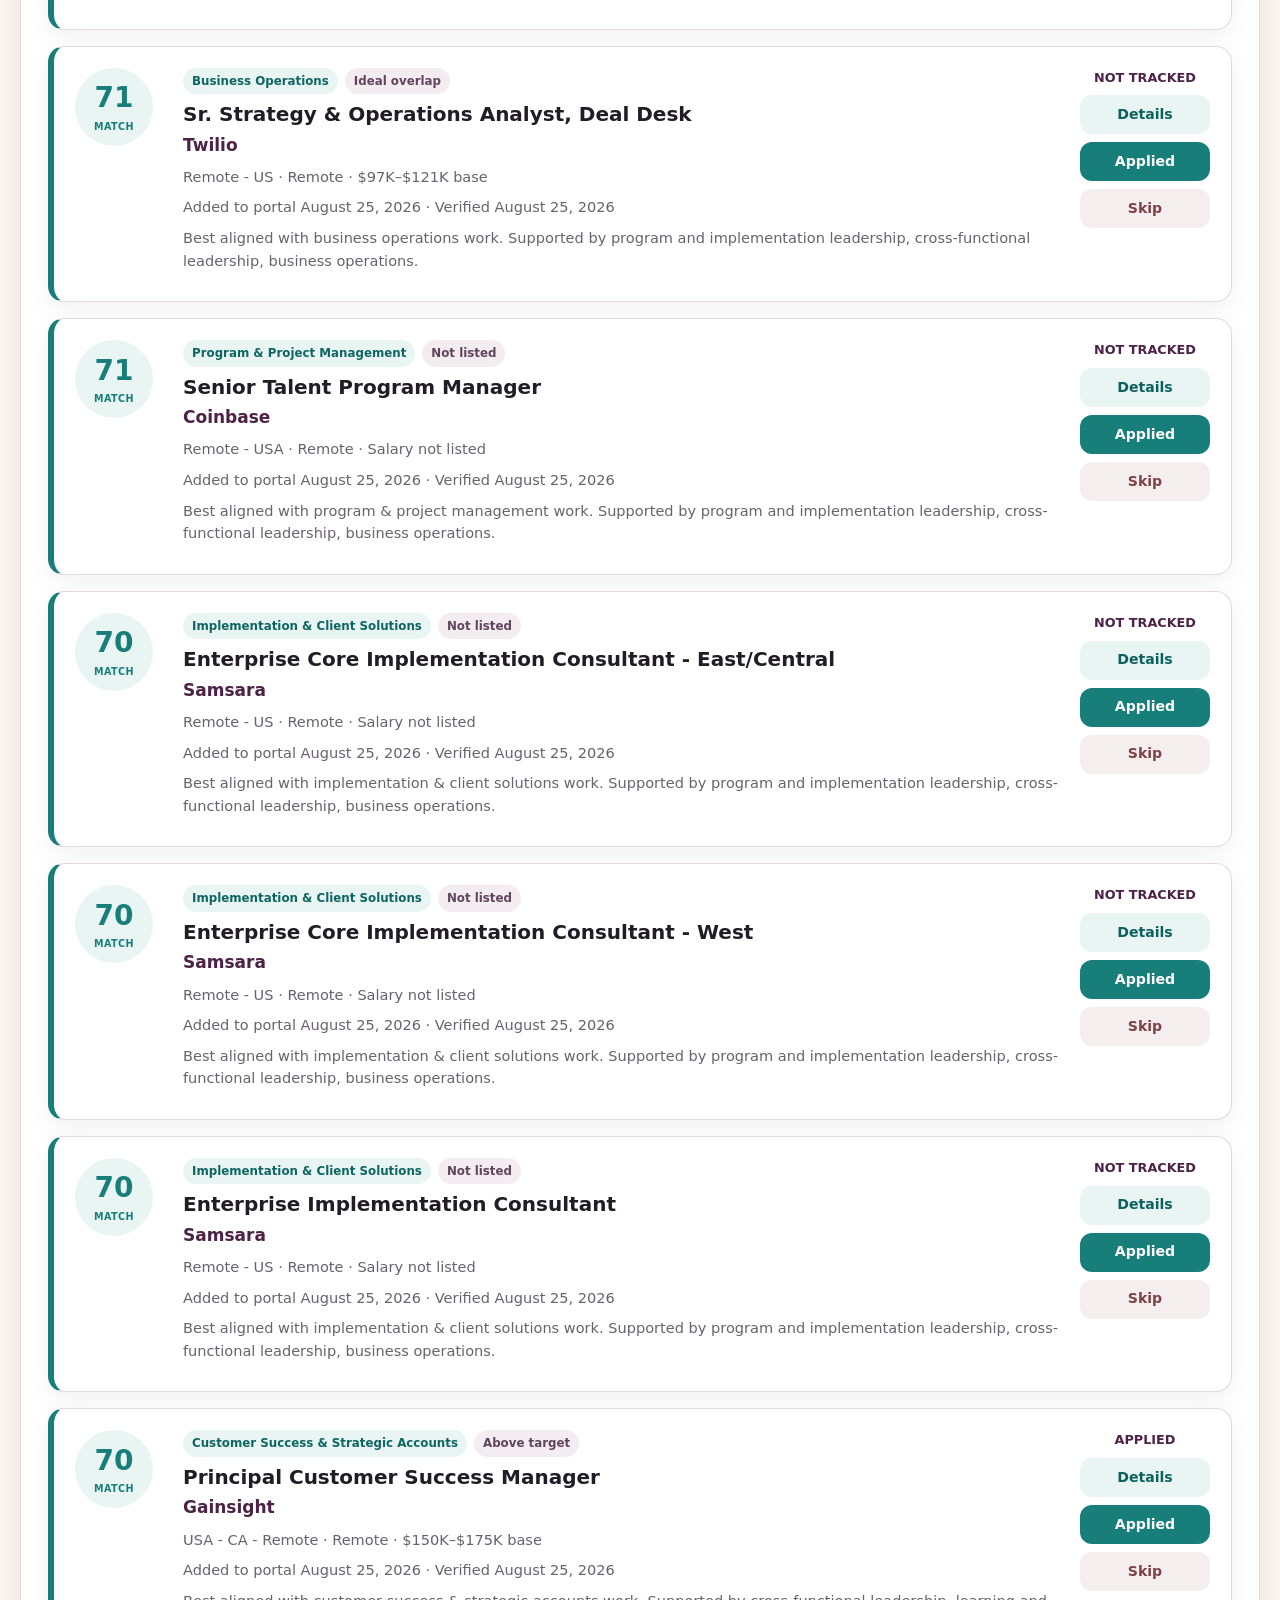
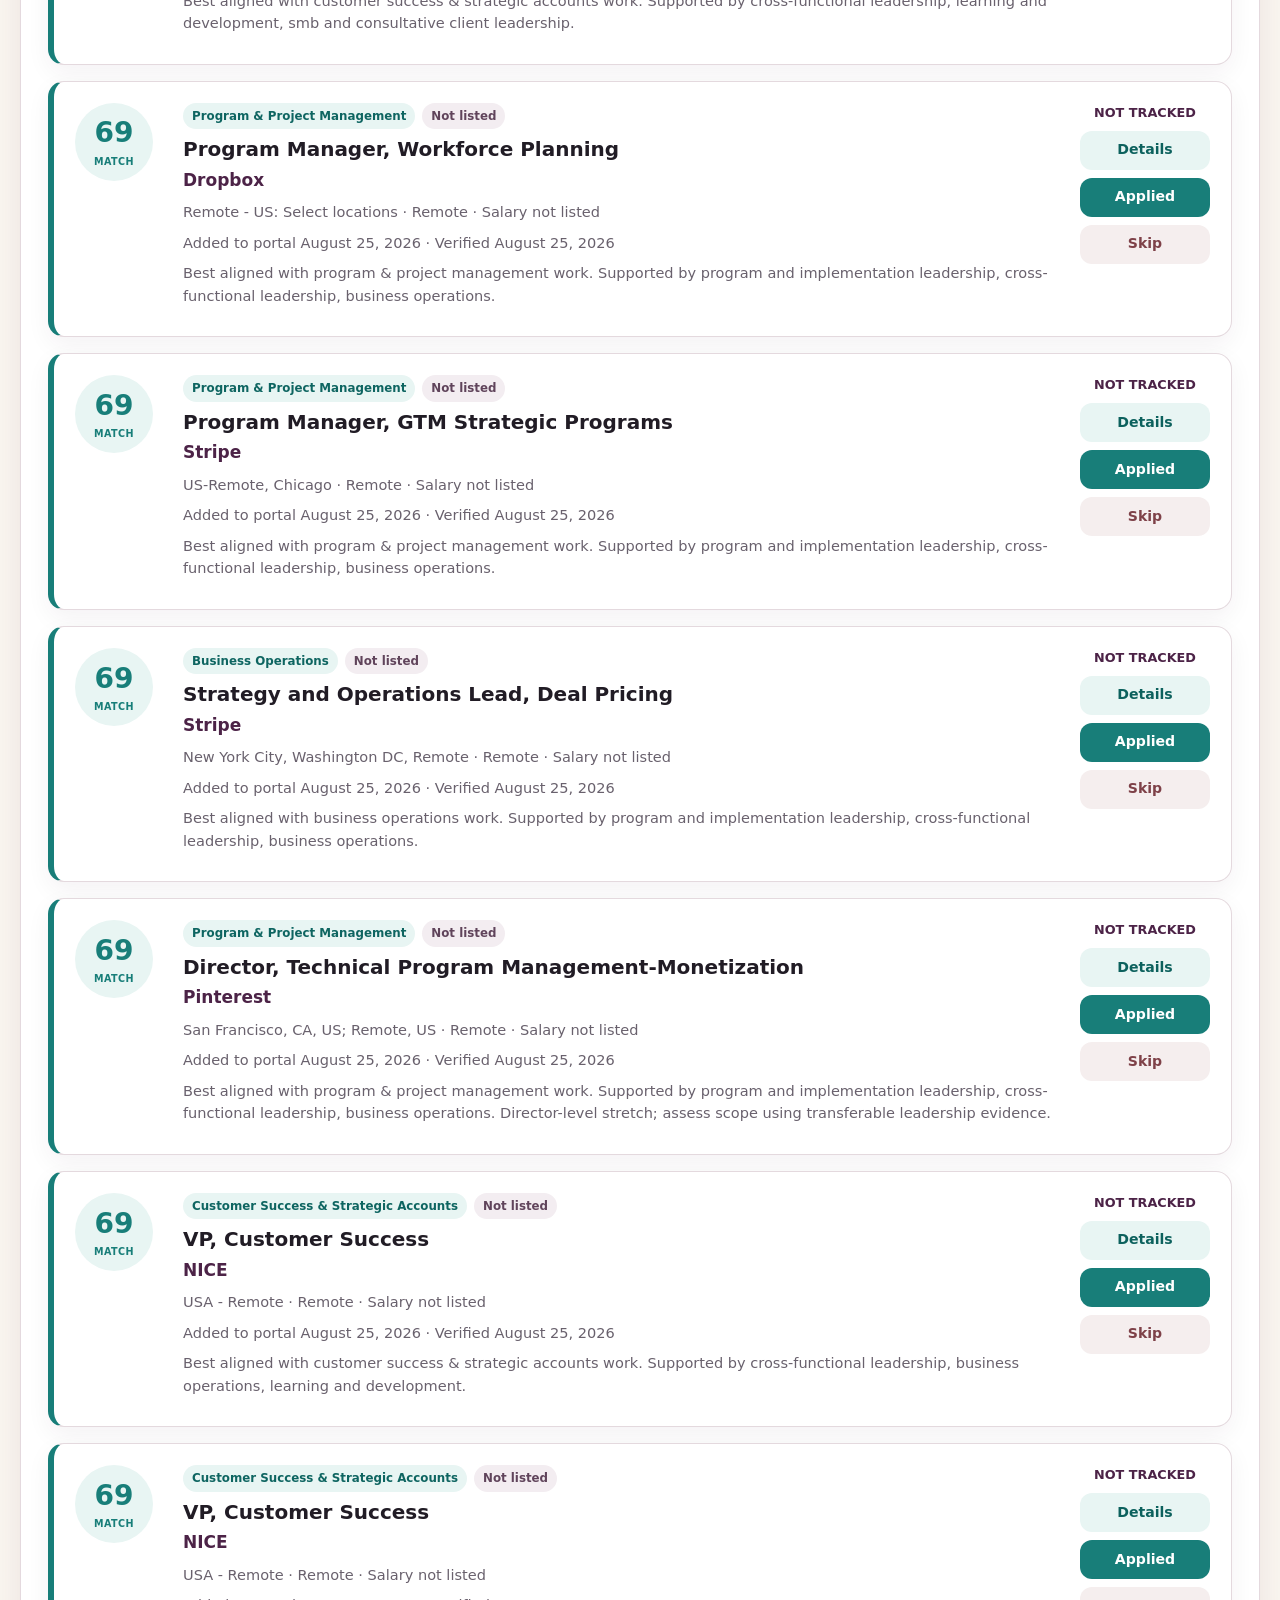
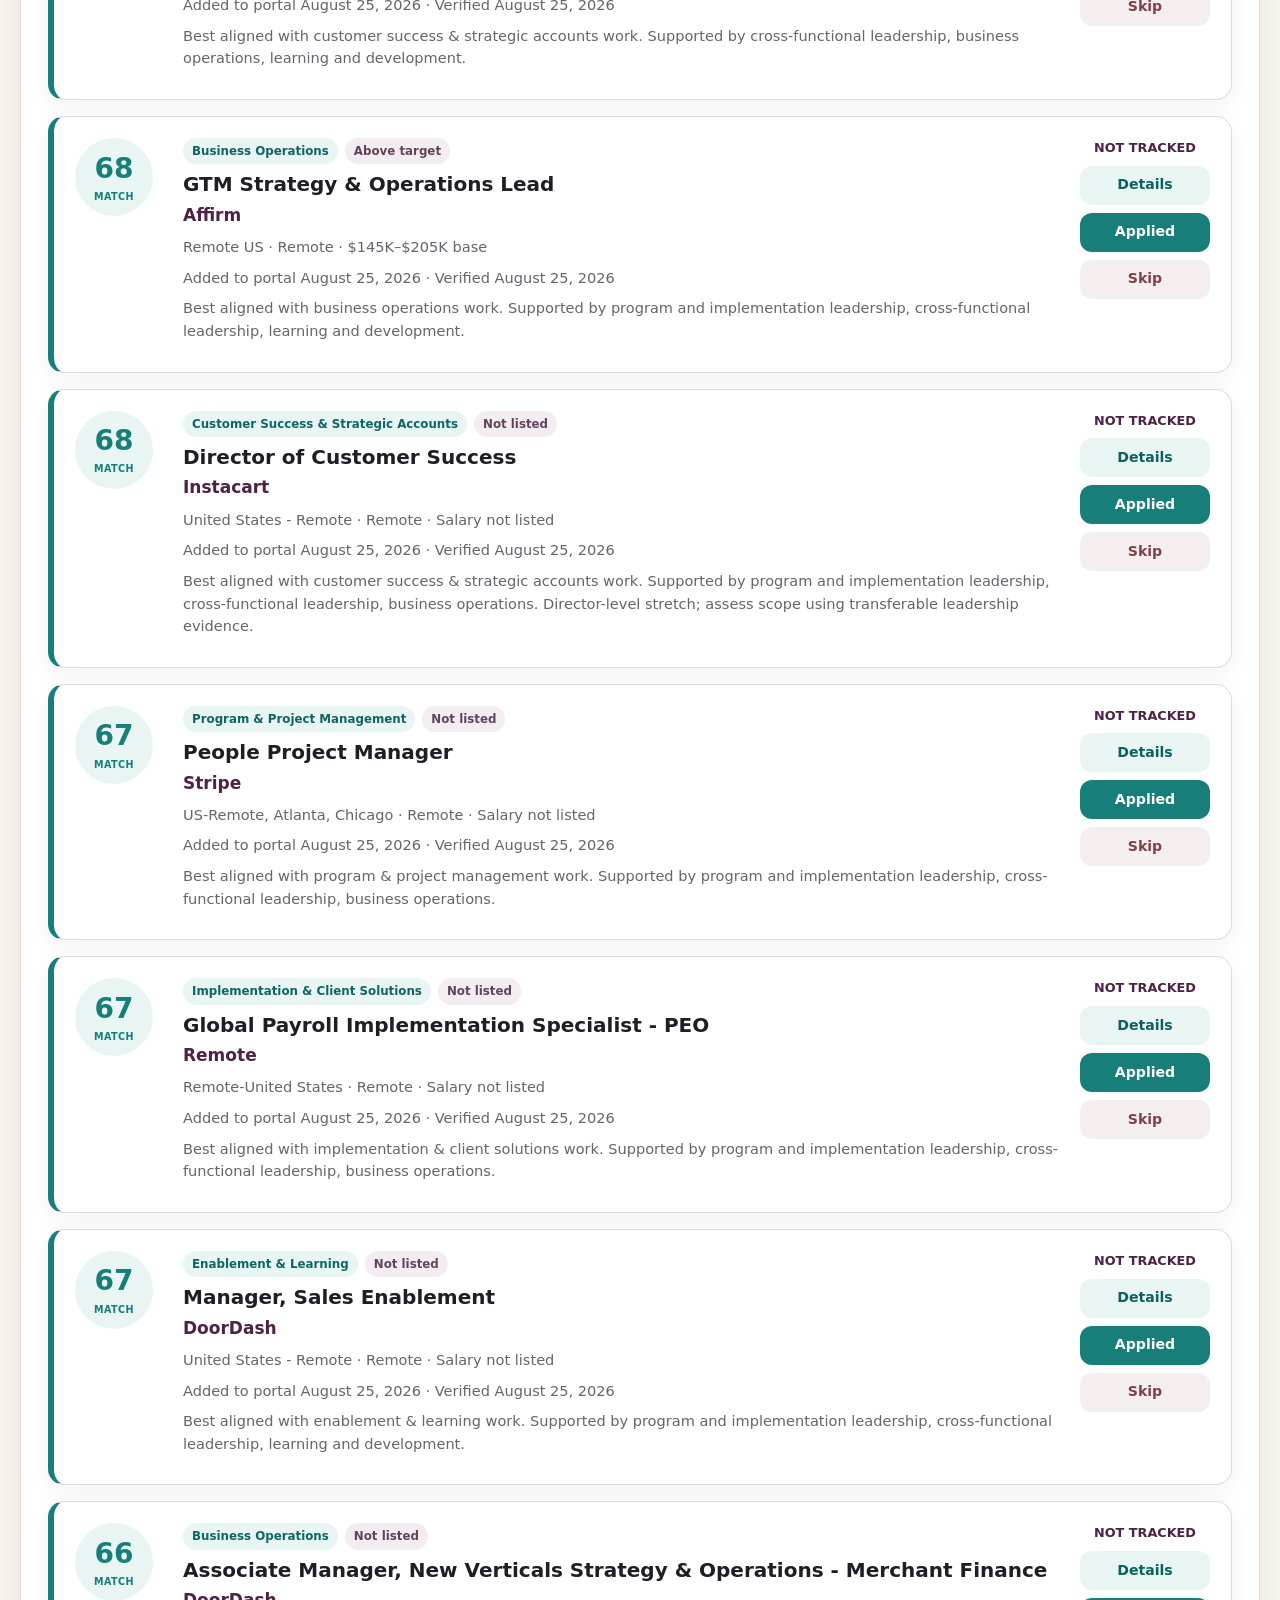
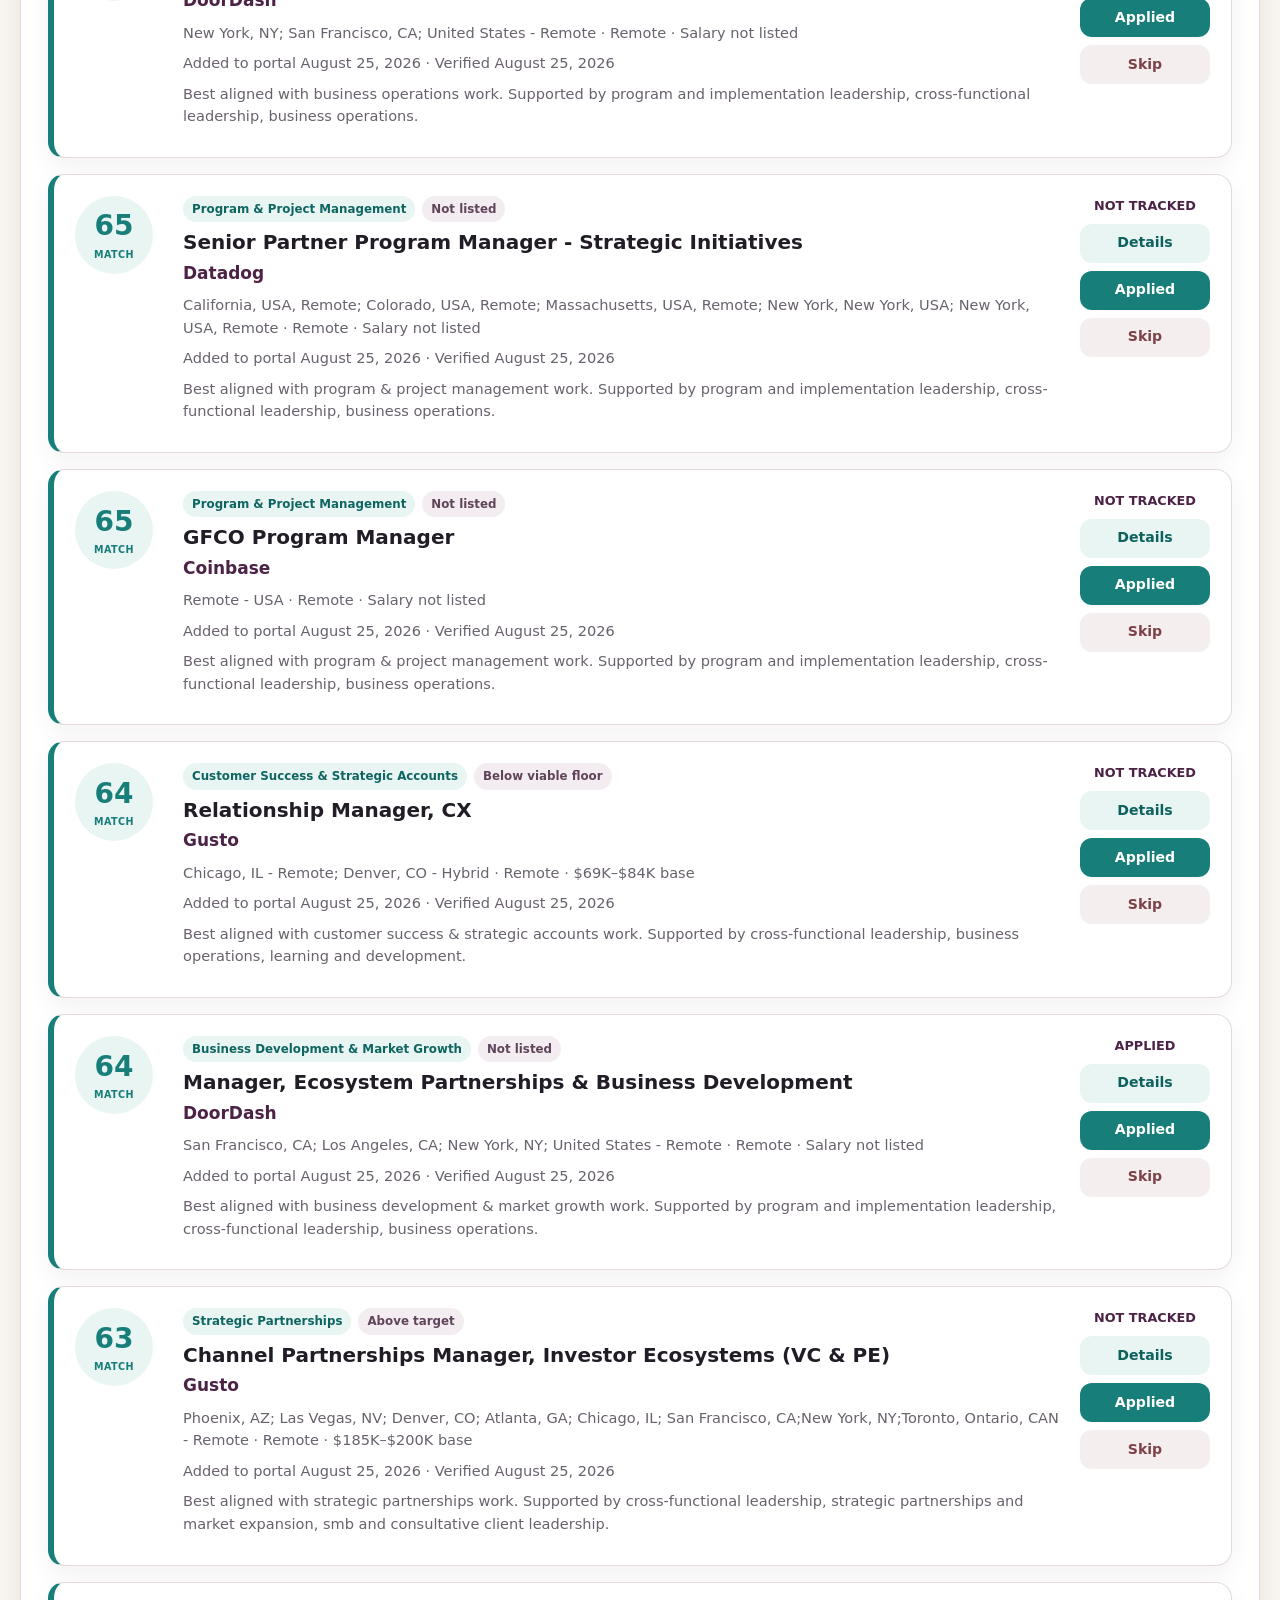
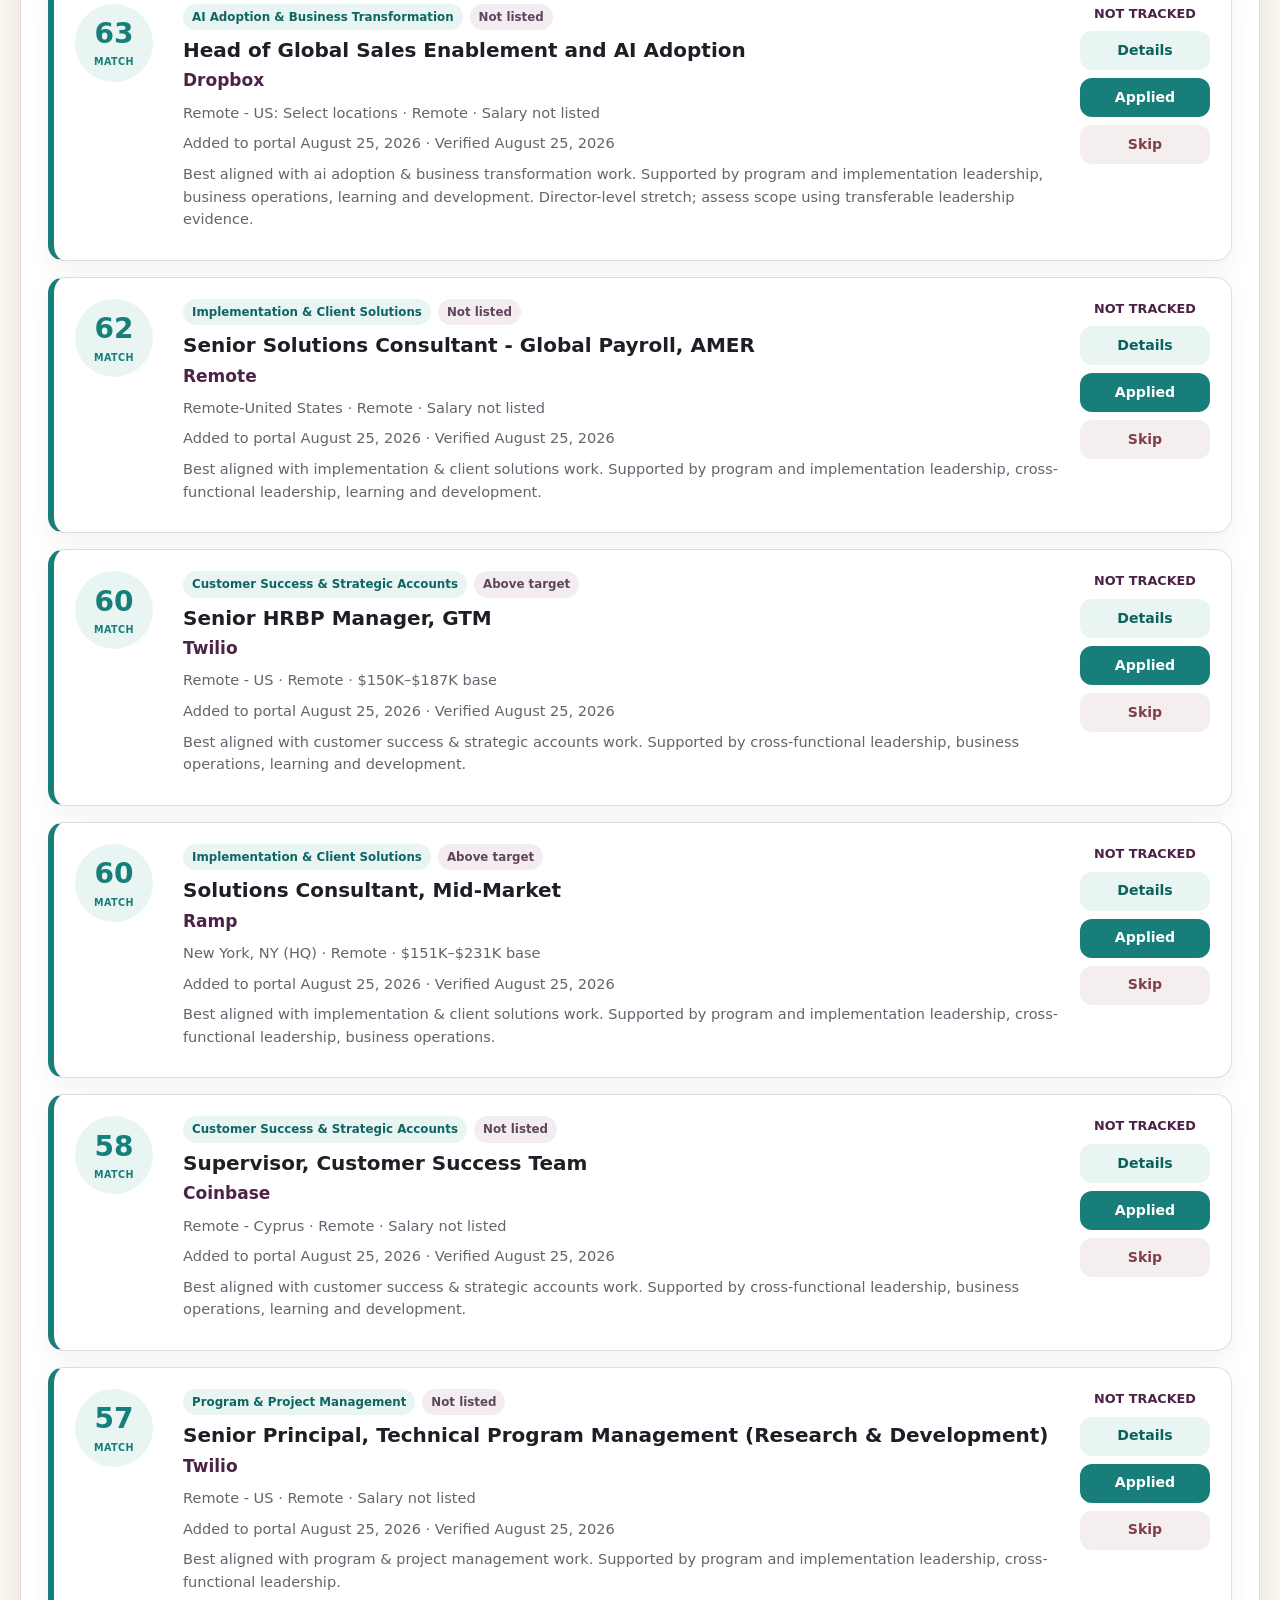
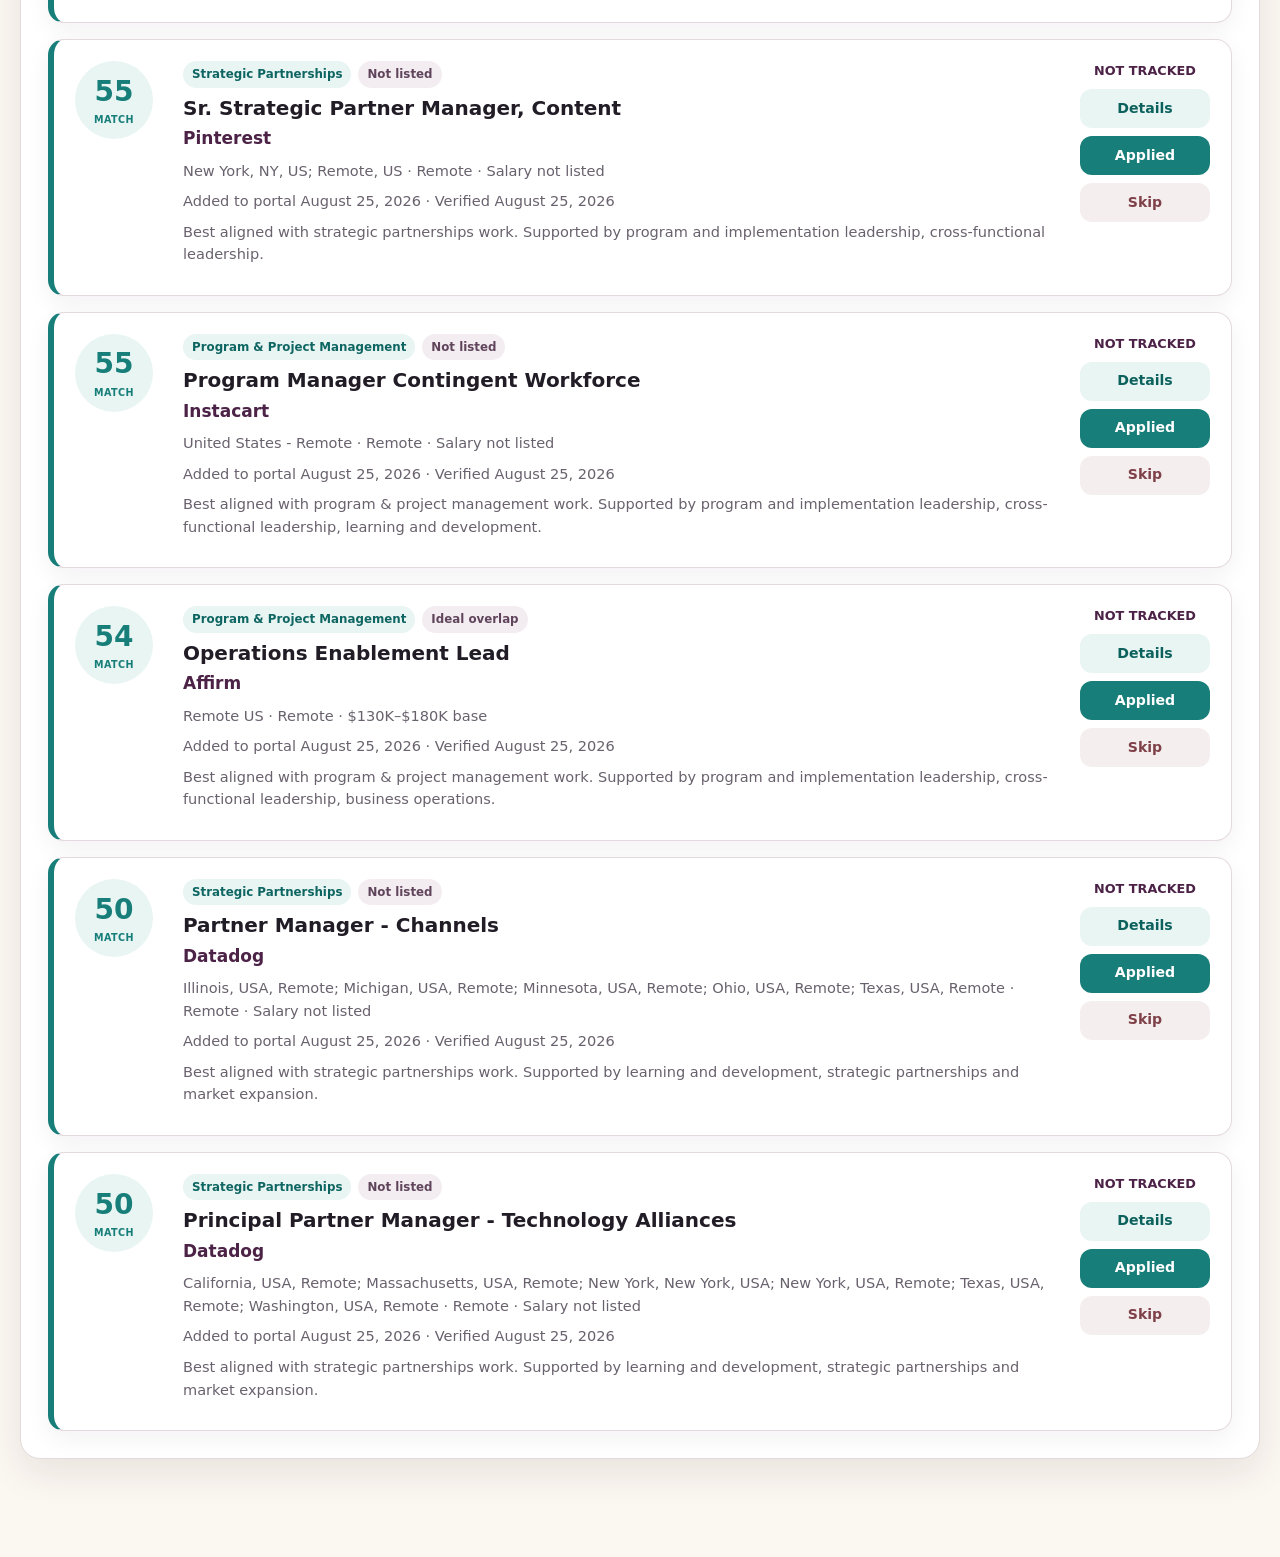
==== commit a875376c: "Add editable manual application tracking" ====
--- a/docs/index.html
+++ b/docs/index.html
@@ -6,7 +6,7 @@
     <meta name="theme-color" content="#4c2347">
     <meta name="description" content="Rochelle's focused AI career opportunity and application portal.">
     <title>Rochelle 2.0 AI Career Portal</title>
-    <link rel="stylesheet" href="assets/styles.css?v=20260825-ai-customize">
+    <link rel="stylesheet" href="assets/styles.css?v=20260825-manual-applications">
   </head>
   <body>
     <header class="hero">
@@ -118,6 +118,43 @@
           </div>
           <label class="toggle"><input id="showClosedApplied" type="checkbox"><span>Show closed applications</span></label>
         </div>
+        <details id="manualApplicationEditor" class="manual-application-editor">
+          <summary><span id="manualApplicationSummary">Add an outside application</span></summary>
+          <form id="manualApplicationForm">
+            <input id="manualApplicationId" type="hidden">
+            <div class="manual-application-grid">
+              <label>Company name<input id="manualCompany" required placeholder="Company name"></label>
+              <label>Job title<input id="manualTitle" required placeholder="Position title"></label>
+              <label>Date applied<input id="manualAppliedAt" type="date" required></label>
+              <label>How much I want this role
+                <select id="manualRating" required>
+                  <option value="1">1 — Mild interest</option>
+                  <option value="2">2 — Some interest</option>
+                  <option value="3">3 — Interested</option>
+                  <option value="4" selected>4 — Strong interest</option>
+                  <option value="5">5 — Dream position</option>
+                </select>
+              </label>
+              <label>Application stage
+                <select id="manualStage">
+                  <option value="applied">Applied</option>
+                  <option value="viewed">Application viewed</option>
+                  <option value="responded">Employer responded</option>
+                  <option value="interview">Interview</option>
+                  <option value="offer">Offer</option>
+                  <option value="passed">Passed / Closed</option>
+                </select>
+              </label>
+              <label class="full-width-field">Company or job-posting link<input id="manualApplyUrl" type="url" placeholder="https://company.com/jobs/role"></label>
+              <label class="full-width-field">Comments or remarks<textarea id="manualNote" placeholder="Recruiter, referral, deadline, follow-up notes, or why this role matters…"></textarea></label>
+            </div>
+            <div class="studio-actions">
+              <button id="saveManualApplication" class="button button-teal" type="submit">Save application</button>
+              <button id="cancelManualApplication" class="button button-outline" type="button">Cancel editing</button>
+              <span id="manualApplicationStatus" class="local-status" aria-live="polite"></span>
+            </div>
+          </form>
+        </details>
         <div id="appliedList" class="pipeline-grid"></div>
       </section>
 
@@ -219,6 +256,6 @@
 
     <div id="toast" class="toast" role="status" aria-live="polite"></div>
     <noscript>This portal requires JavaScript to filter and track applications.</noscript>
-    <script type="module" src="assets/app.mjs?v=20260825-ai-customize"></script>
+    <script type="module" src="assets/app.mjs?v=20260825-manual-applications"></script>
   </body>
 </html>
--- a/docs/assets/styles.css
+++ b/docs/assets/styles.css
@@ -129,6 +129,12 @@
 .pipeline-grid { display: grid; gap: 16px; }
 .pipeline-card { display: grid; grid-template-columns: 1fr auto; gap: 20px; padding: 22px; border: 1px solid var(--line); border-radius: 16px; background: white; box-shadow: var(--shadow); }
 .pipeline-stage { color: var(--teal); font-size: 1rem; font-weight: 900; text-transform: uppercase; }
+.application-rating { margin: 6px 0; color: #a86800; font-size: 1.02rem; font-weight: 900; letter-spacing: .05em; }
+.manual-application-editor { margin: 4px 0 20px; padding: 18px; border: 1px solid #cfbdc8; border-radius: 16px; background: linear-gradient(135deg, #fff, #f8f0f4); box-shadow: var(--shadow); }
+.manual-application-editor summary { color: var(--aubergine); font-size: 1.08rem; font-weight: 900; cursor: pointer; }
+.manual-application-editor form { margin-top: 18px; }
+.manual-application-grid { display: grid; grid-template-columns: repeat(2, minmax(0, 1fr)); gap: 14px; }
+.manual-application-grid textarea { min-height: 105px; padding: 12px; border: 1px solid #cfc2c9; border-radius: 9px; font: inherit; resize: vertical; }
 .empty-state { padding: 32px; border: 2px dashed #d5c8ce; border-radius: 14px; color: var(--muted); text-align: center; }
 .studio-card > label { max-width: 700px; }
 .studio-content { margin-top: 22px; }
@@ -200,7 +206,7 @@
   .score-badge { width: 60px; height: 60px; font-size: 1.35rem; }
   .score-badge small { display: none; }
   .job-actions { grid-column: 1 / -1; display: grid; grid-template-columns: repeat(3,1fr); }
-  .pipeline-card, .studio-grid, .studio-output-grid, .document-profile-grid { grid-template-columns: 1fr; }
+  .pipeline-card, .studio-grid, .studio-output-grid, .document-profile-grid, .manual-application-grid { grid-template-columns: 1fr; }
   .document-profile-grid label:nth-child(2), .document-profile-grid label:nth-child(3), .document-profile-grid label:last-child { grid-column: auto; }
   .breakdown-grid { grid-template-columns: repeat(2, 1fr); }
   #dialogContent { padding: 24px; }
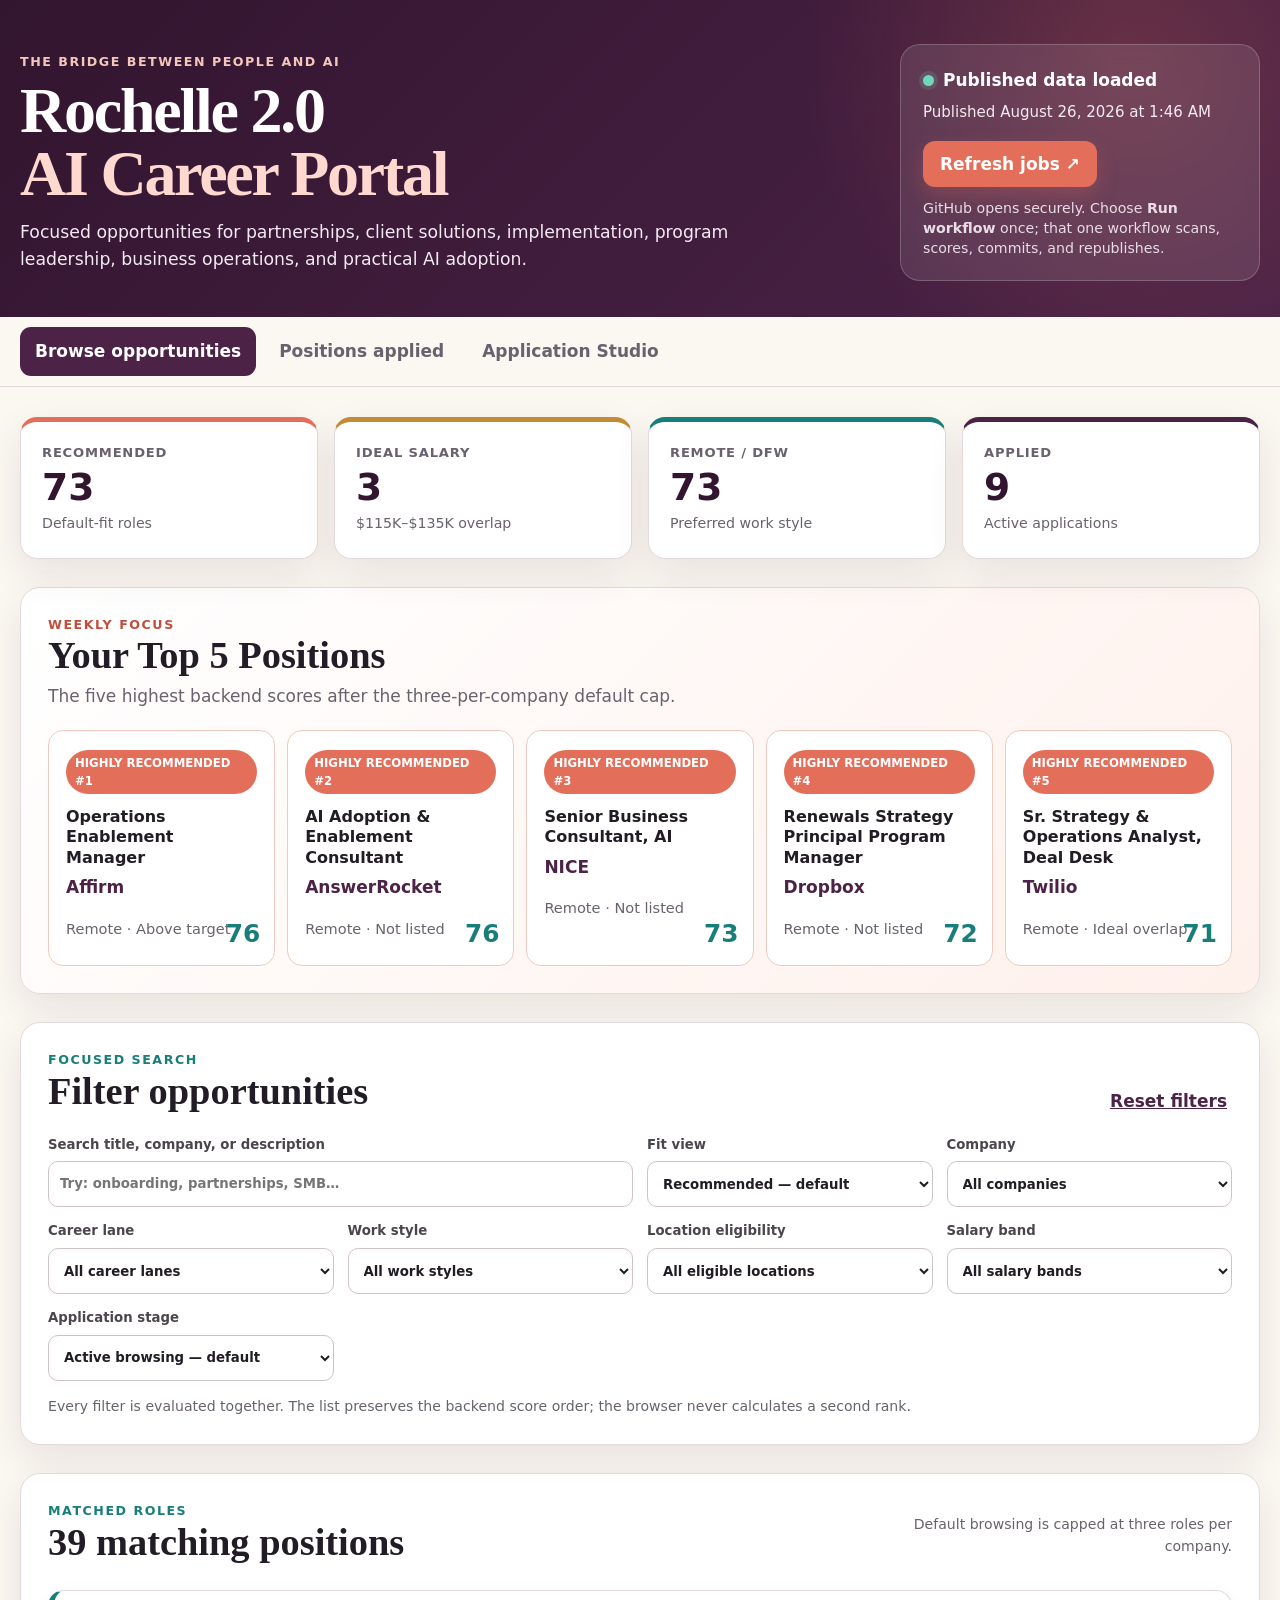
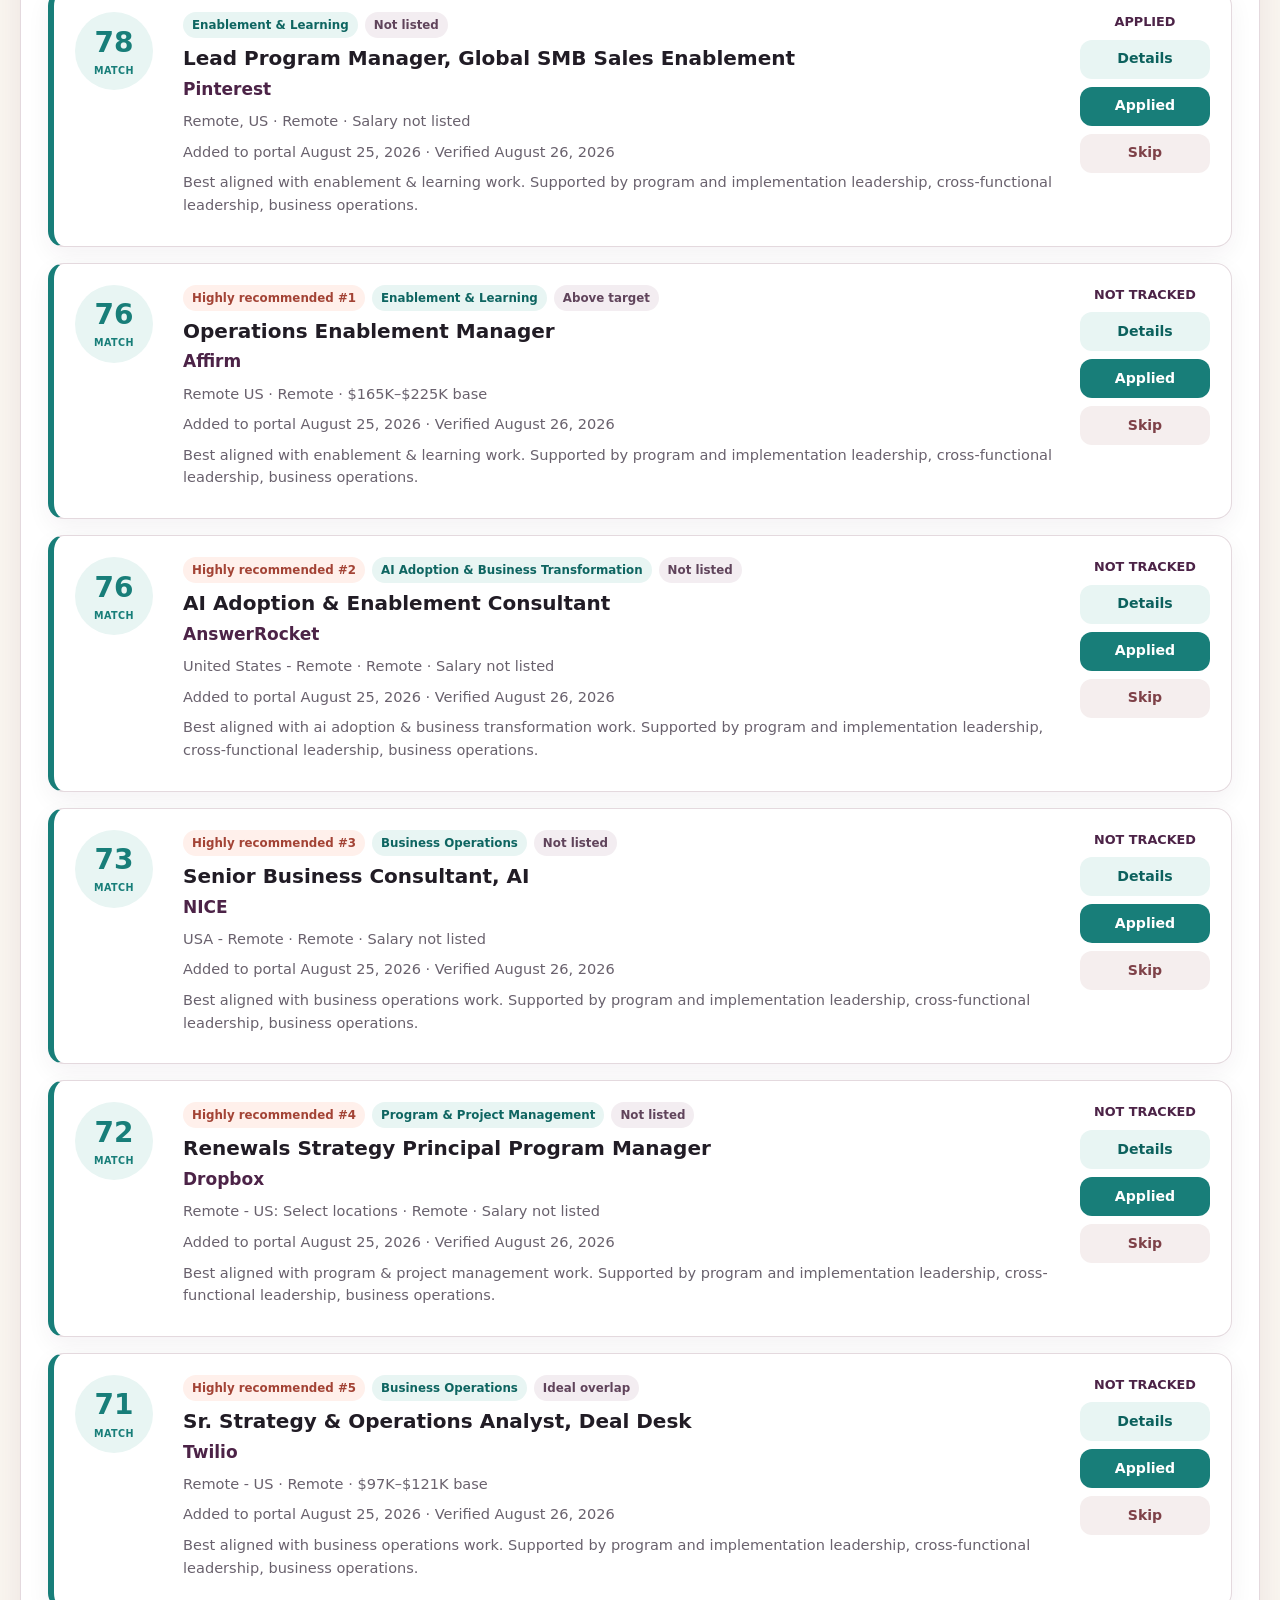
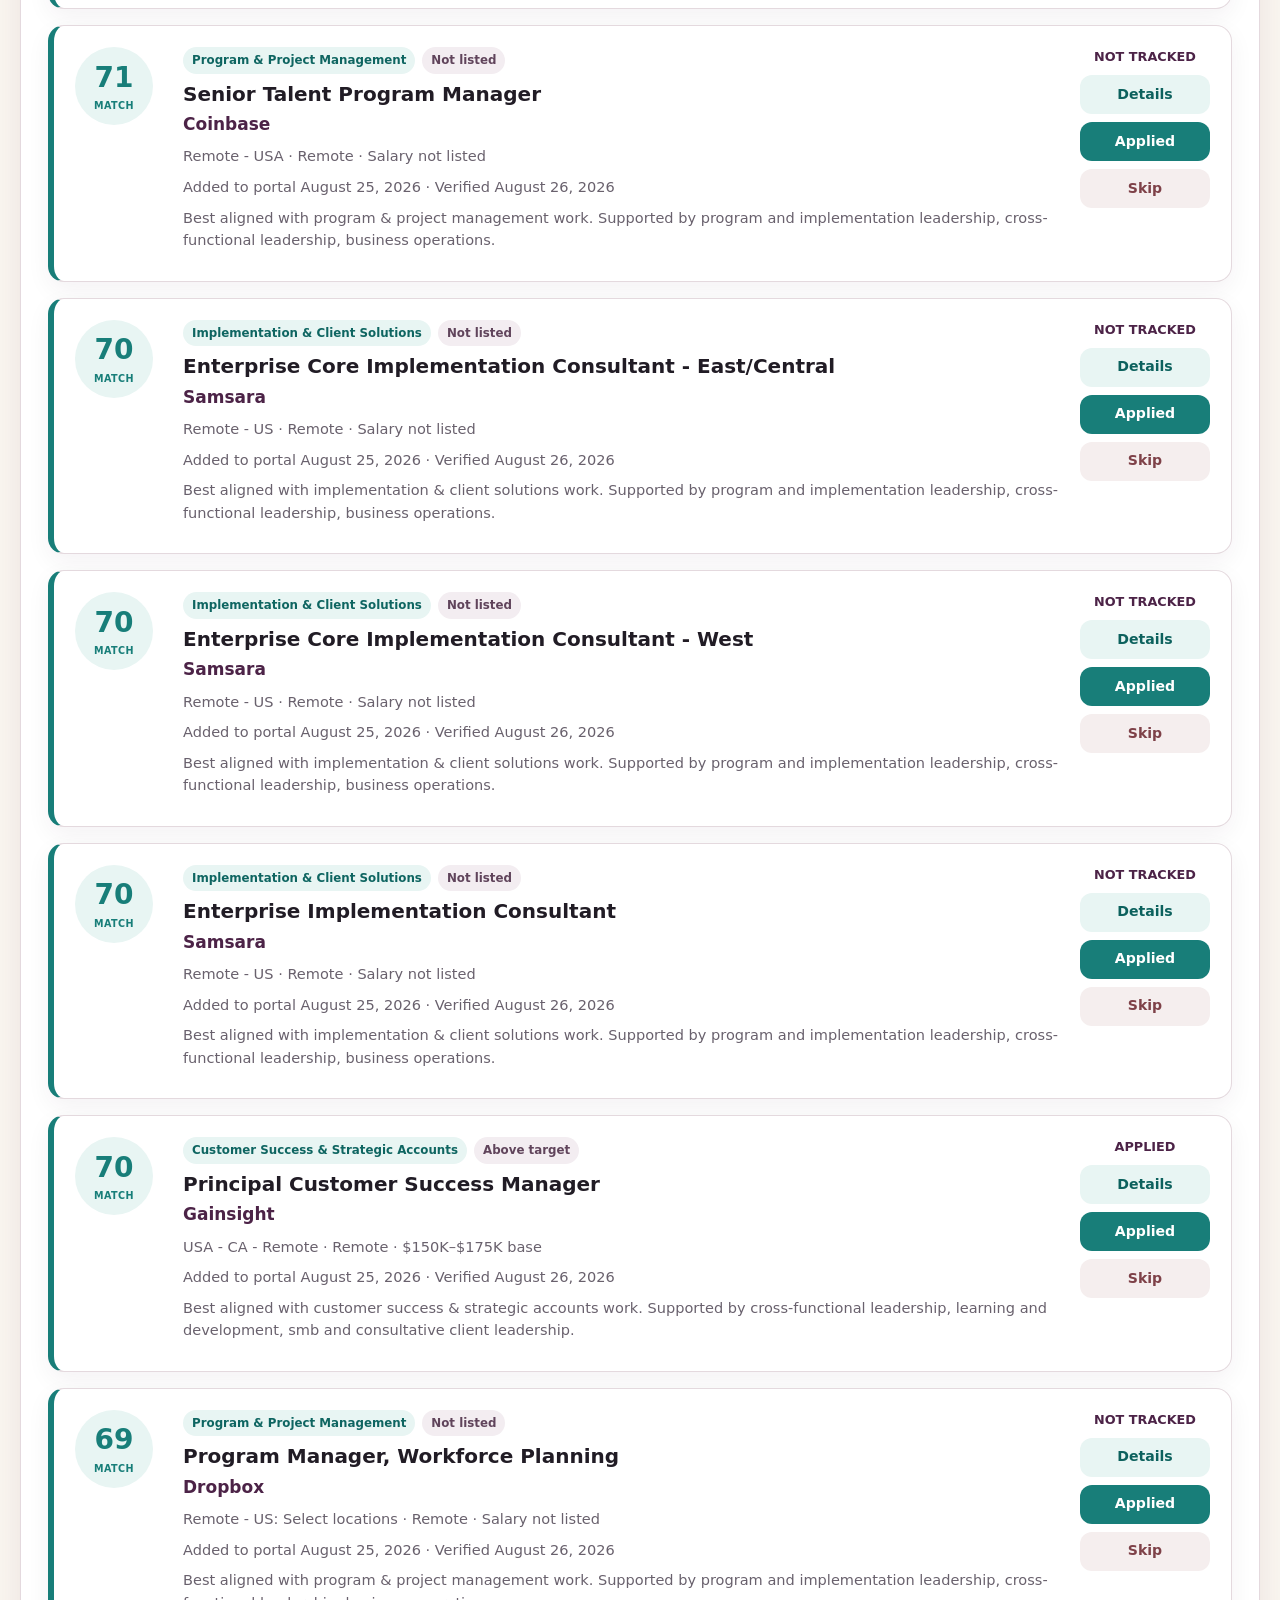
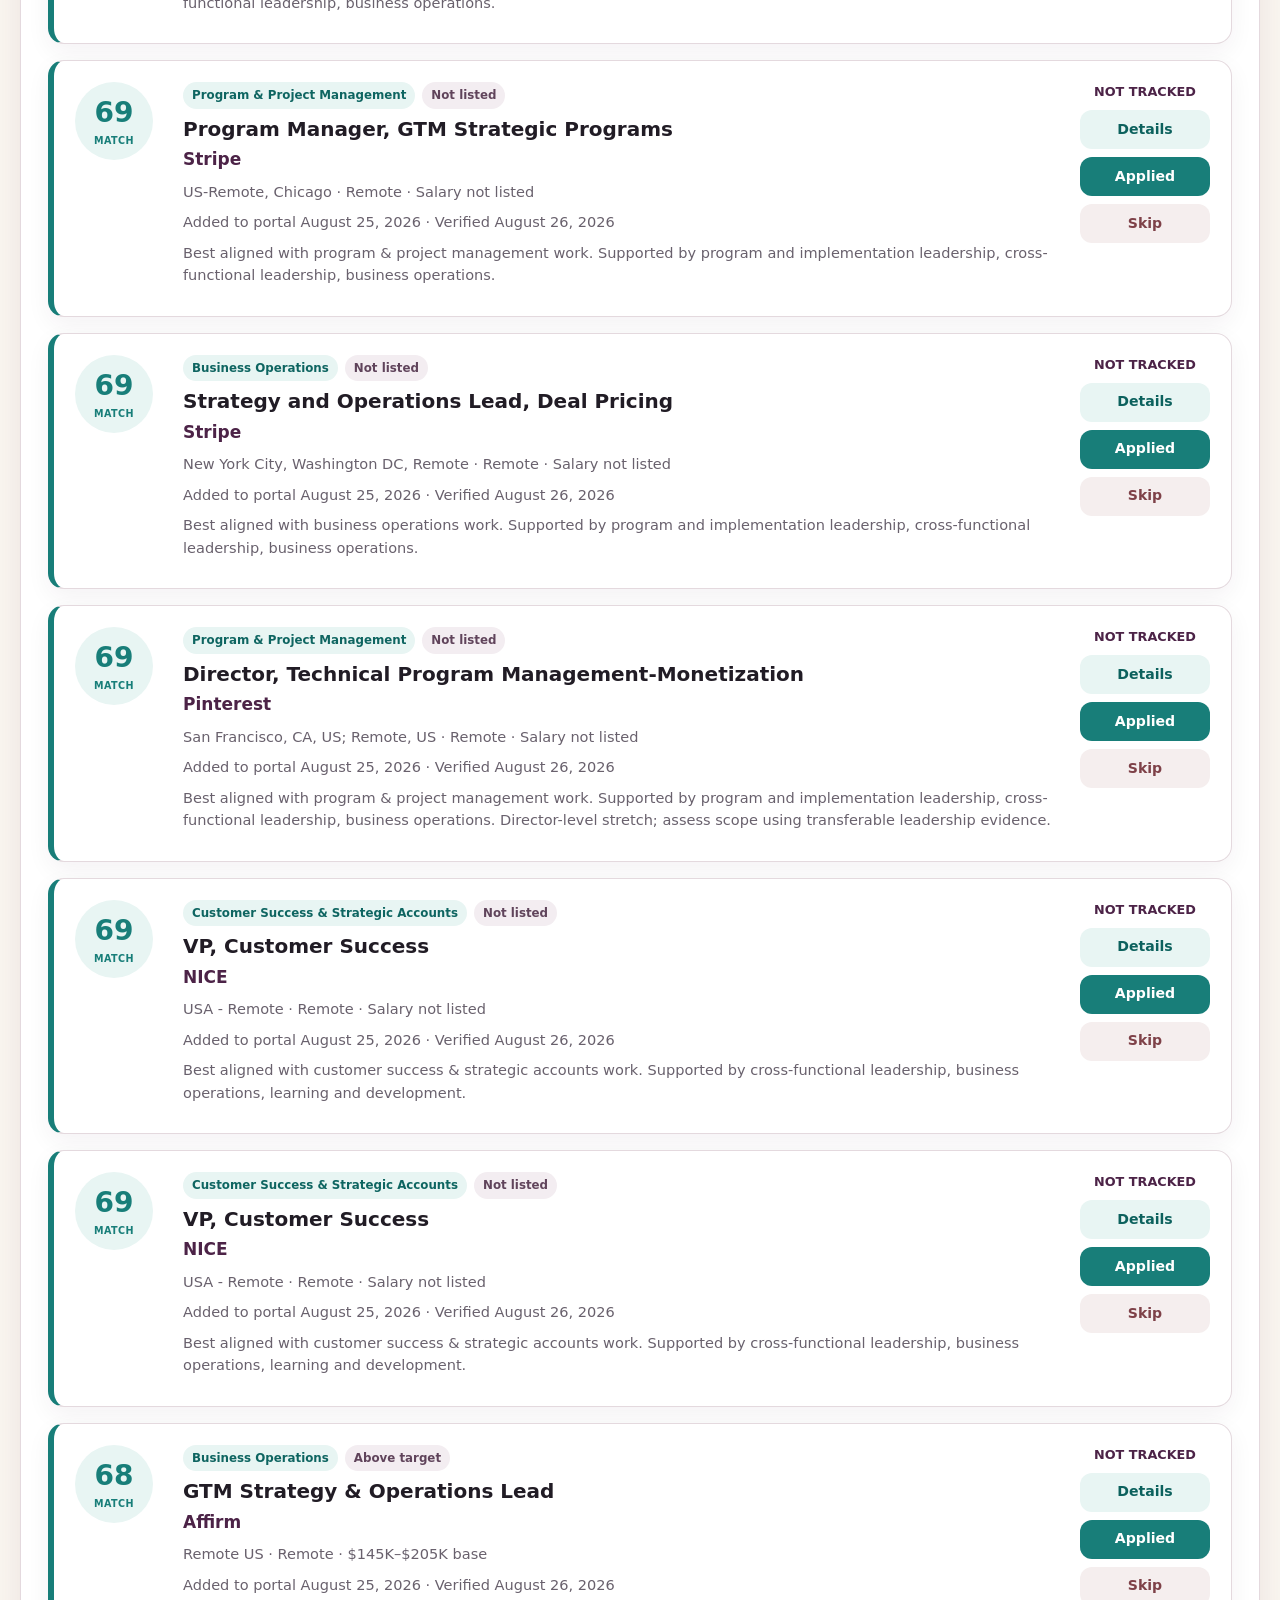
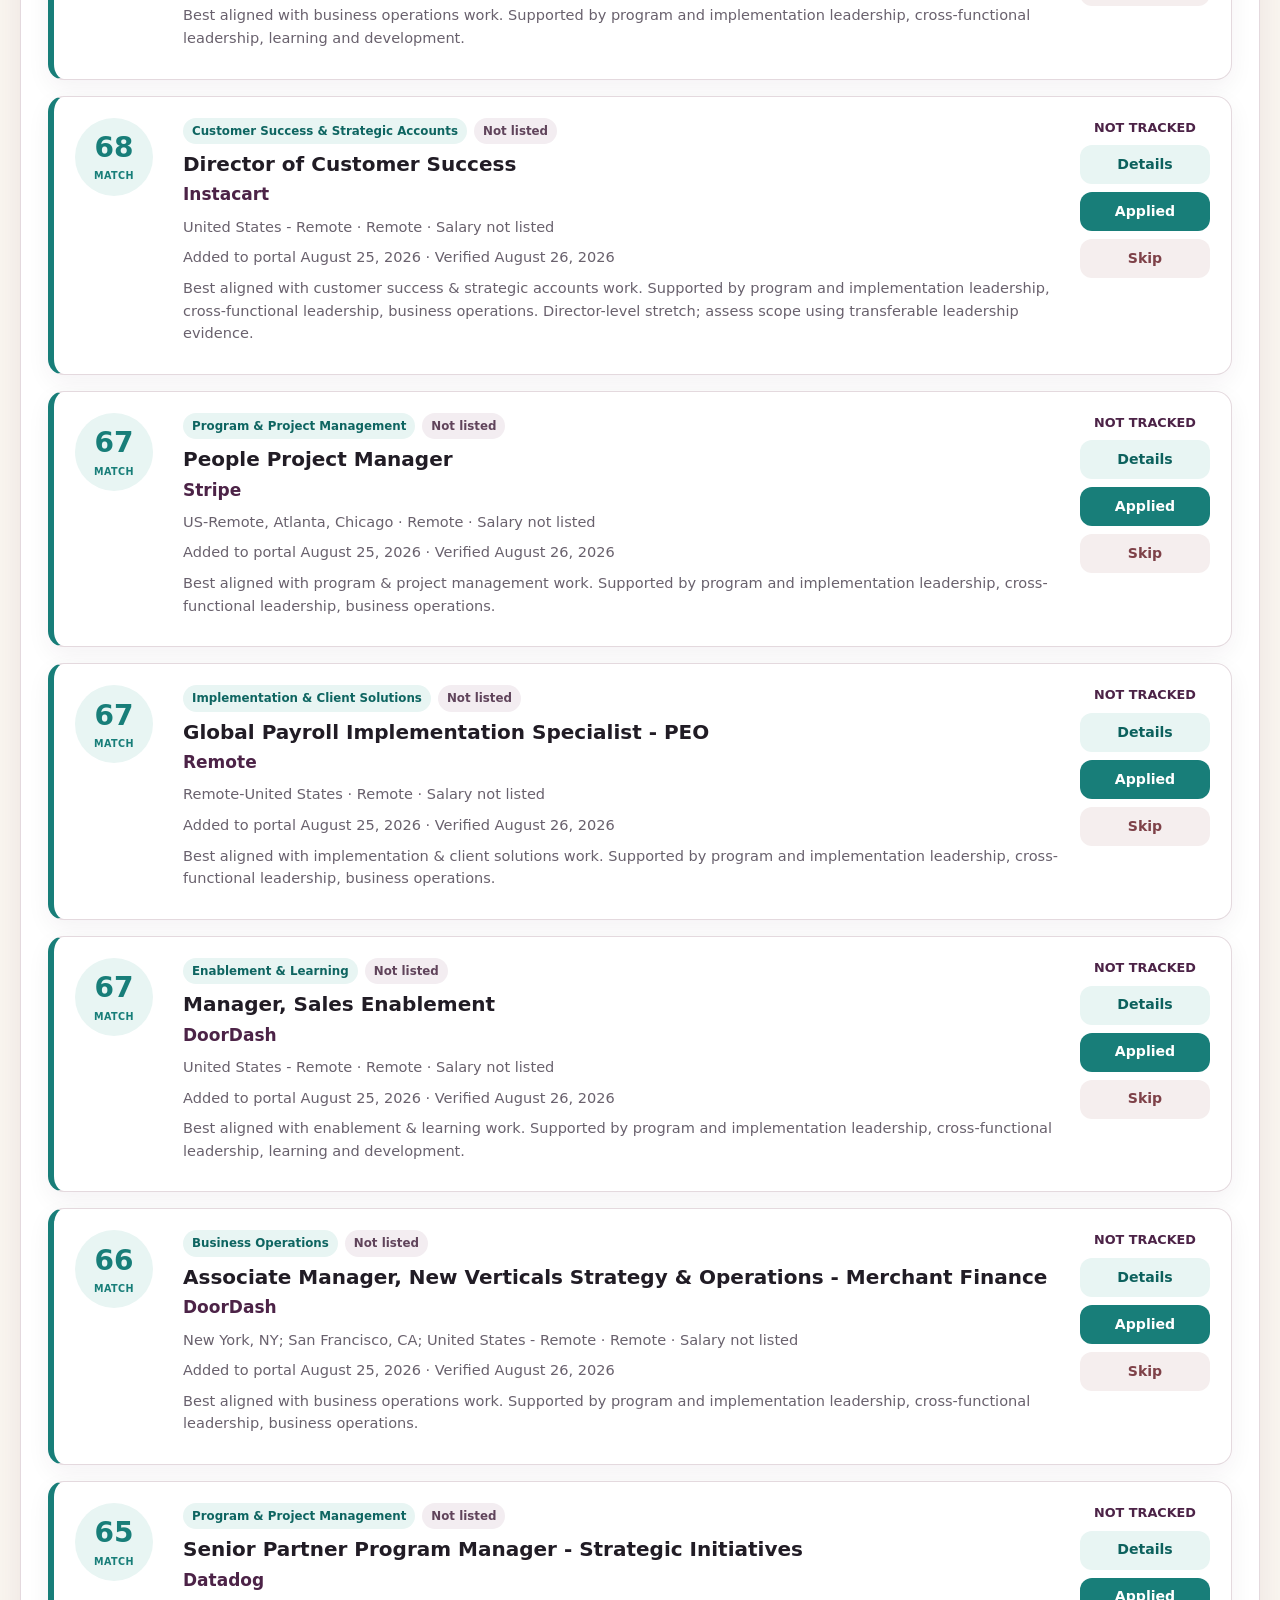
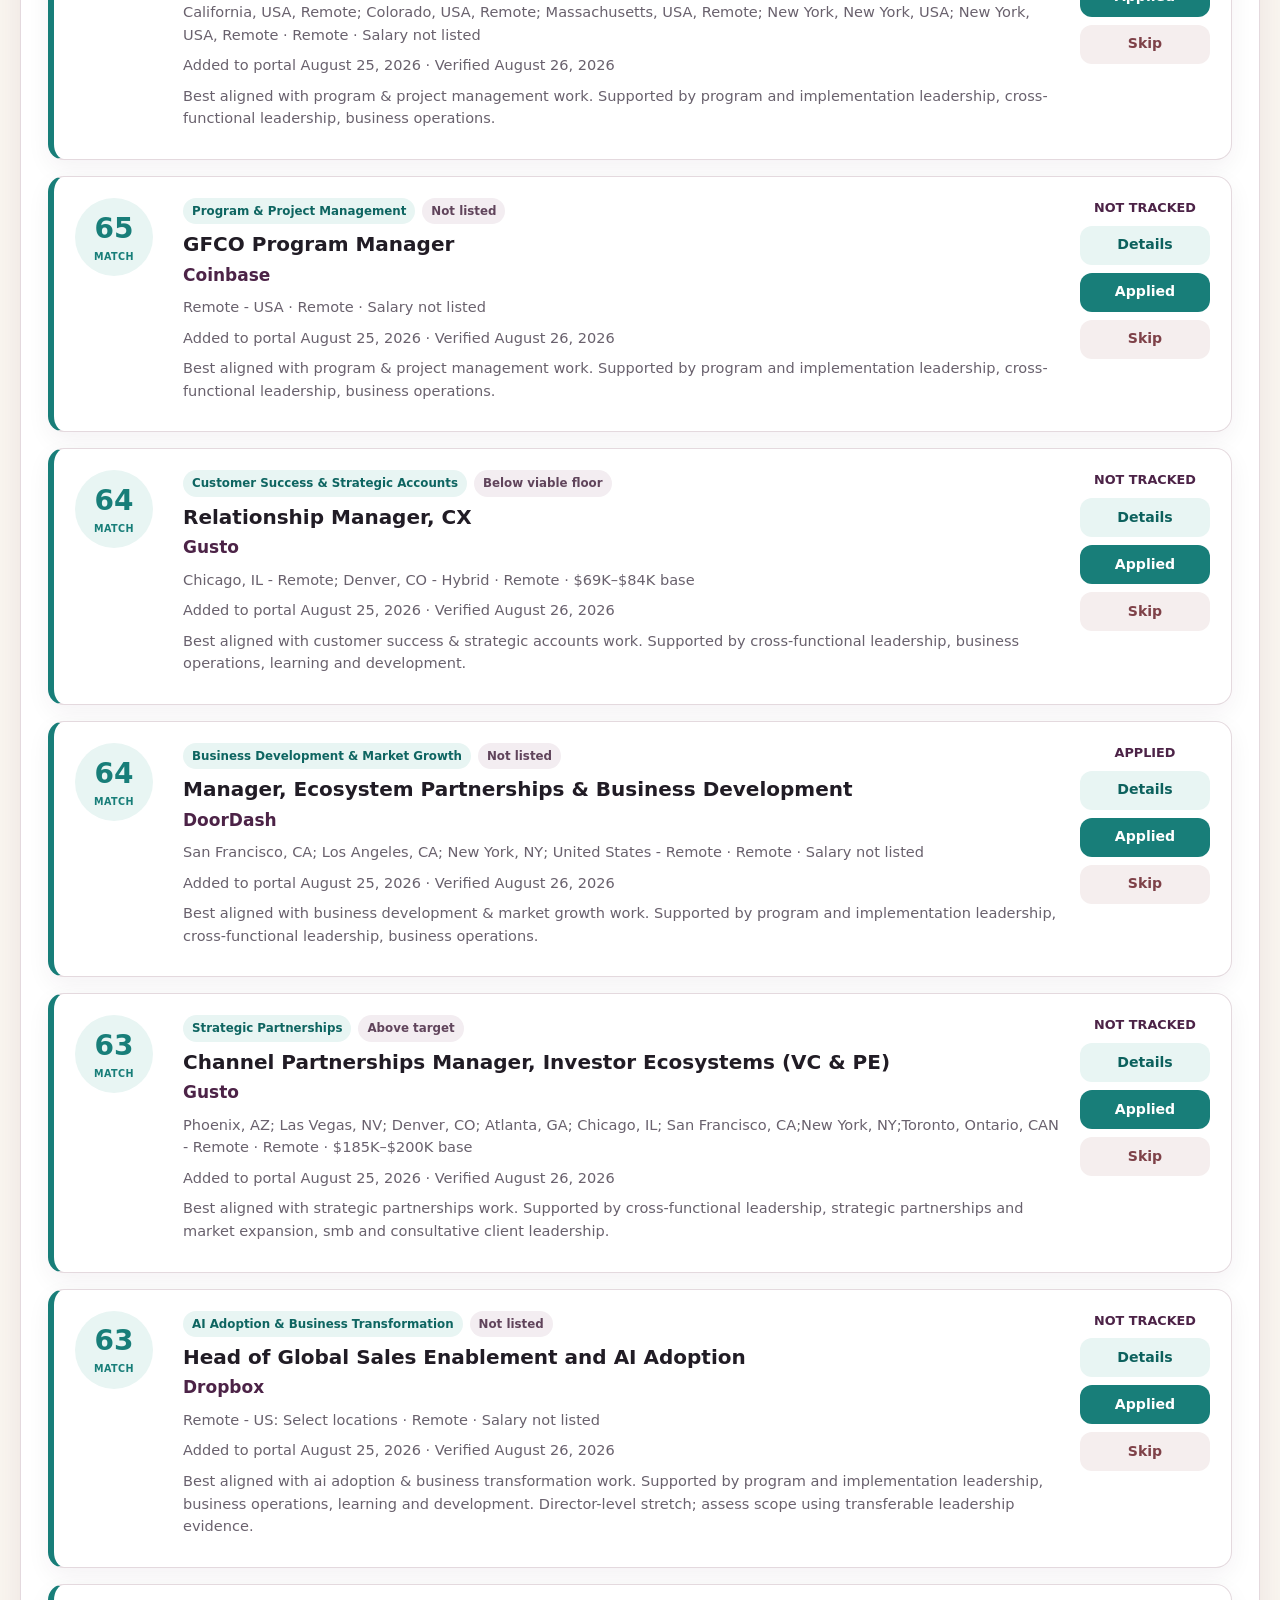
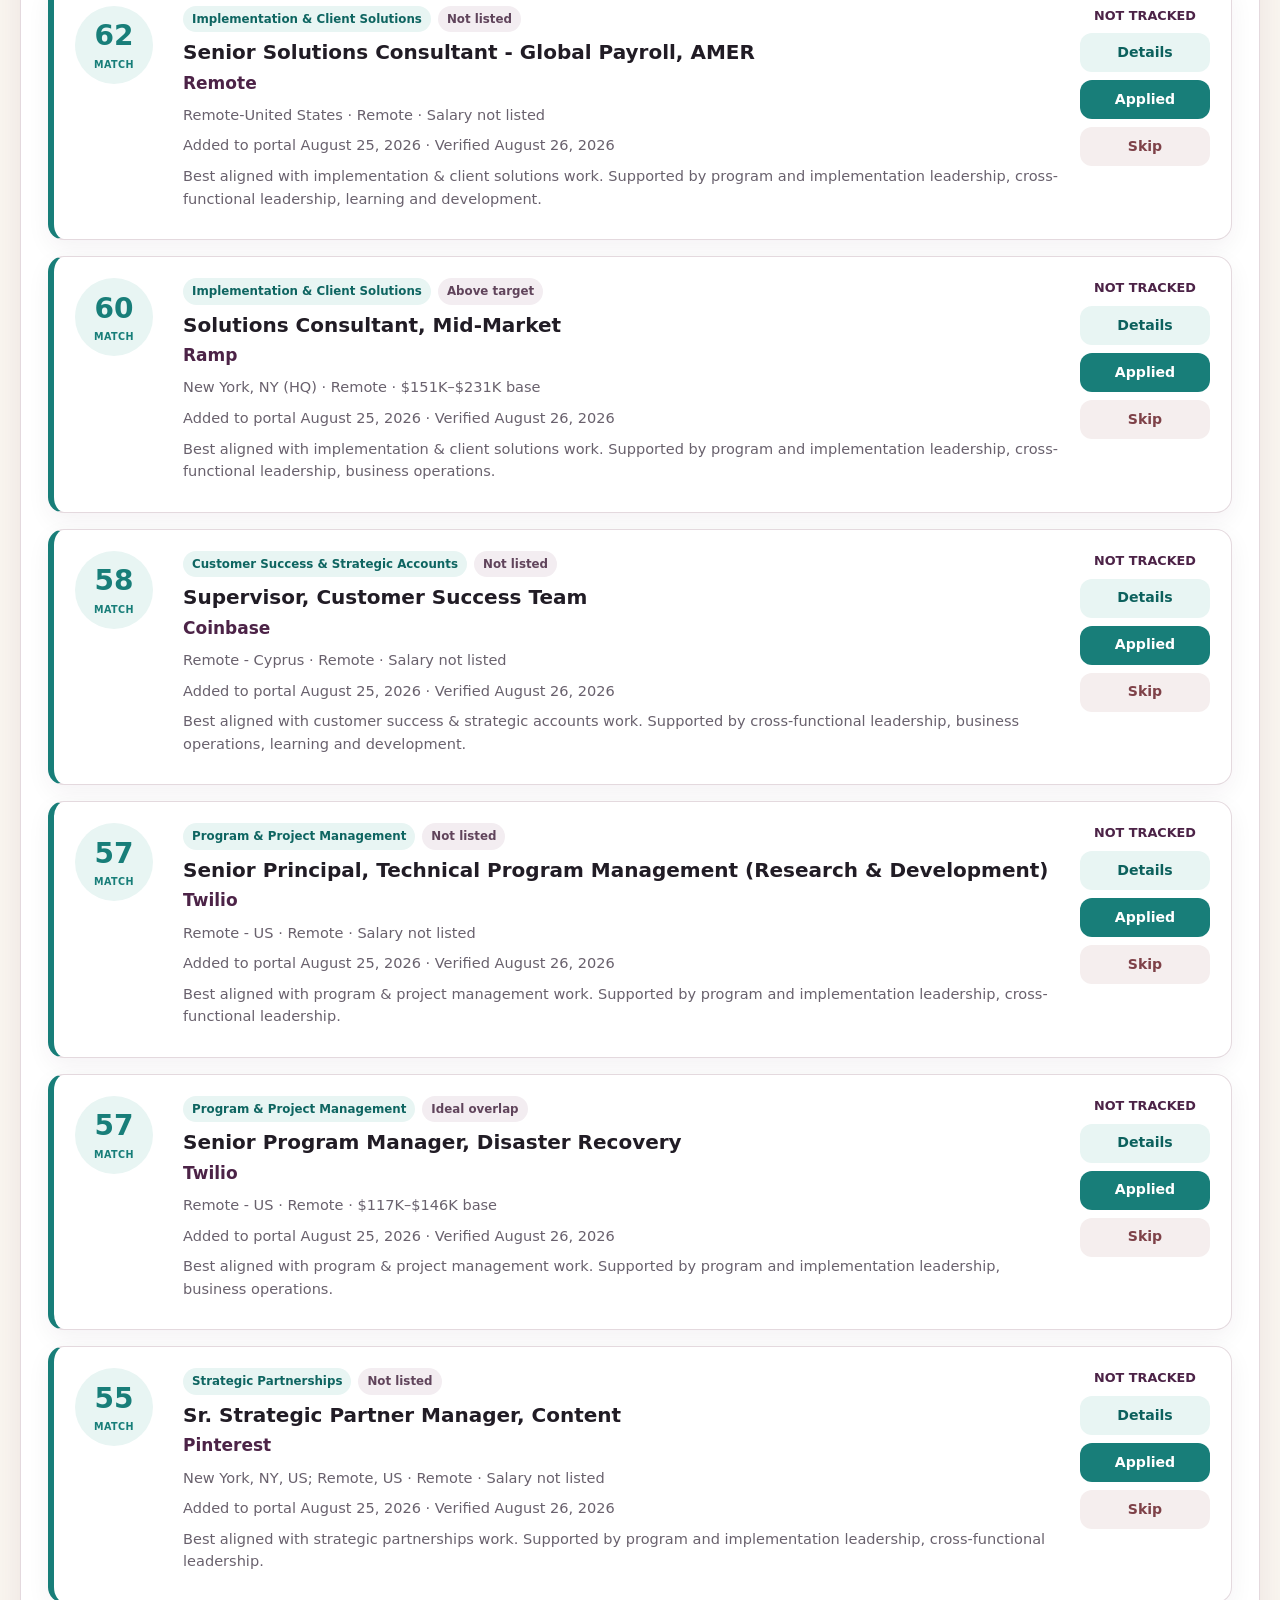
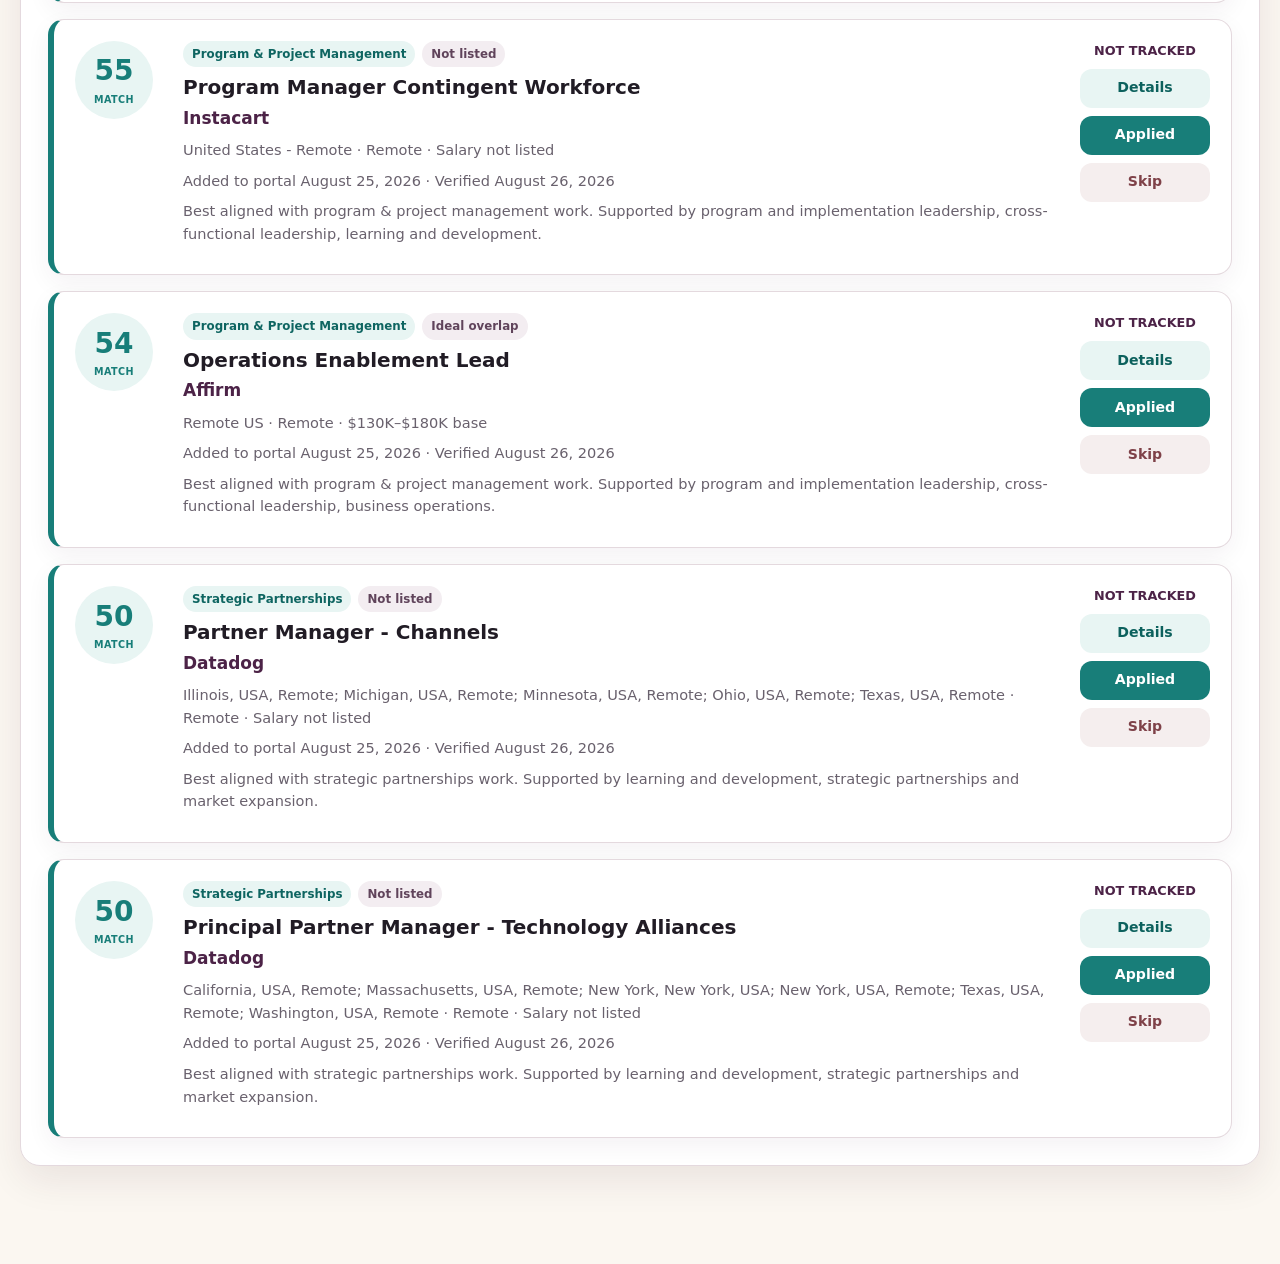
==== commit e89cb92c: "Refresh manual application asset cache" ====
--- a/docs/index.html
+++ b/docs/index.html
@@ -256,6 +256,6 @@
 
     <div id="toast" class="toast" role="status" aria-live="polite"></div>
     <noscript>This portal requires JavaScript to filter and track applications.</noscript>
-    <script type="module" src="assets/app.mjs?v=20260825-manual-applications"></script>
+    <script type="module" src="assets/app.mjs?v=20260825-manual-applications-2"></script>
   </body>
 </html>
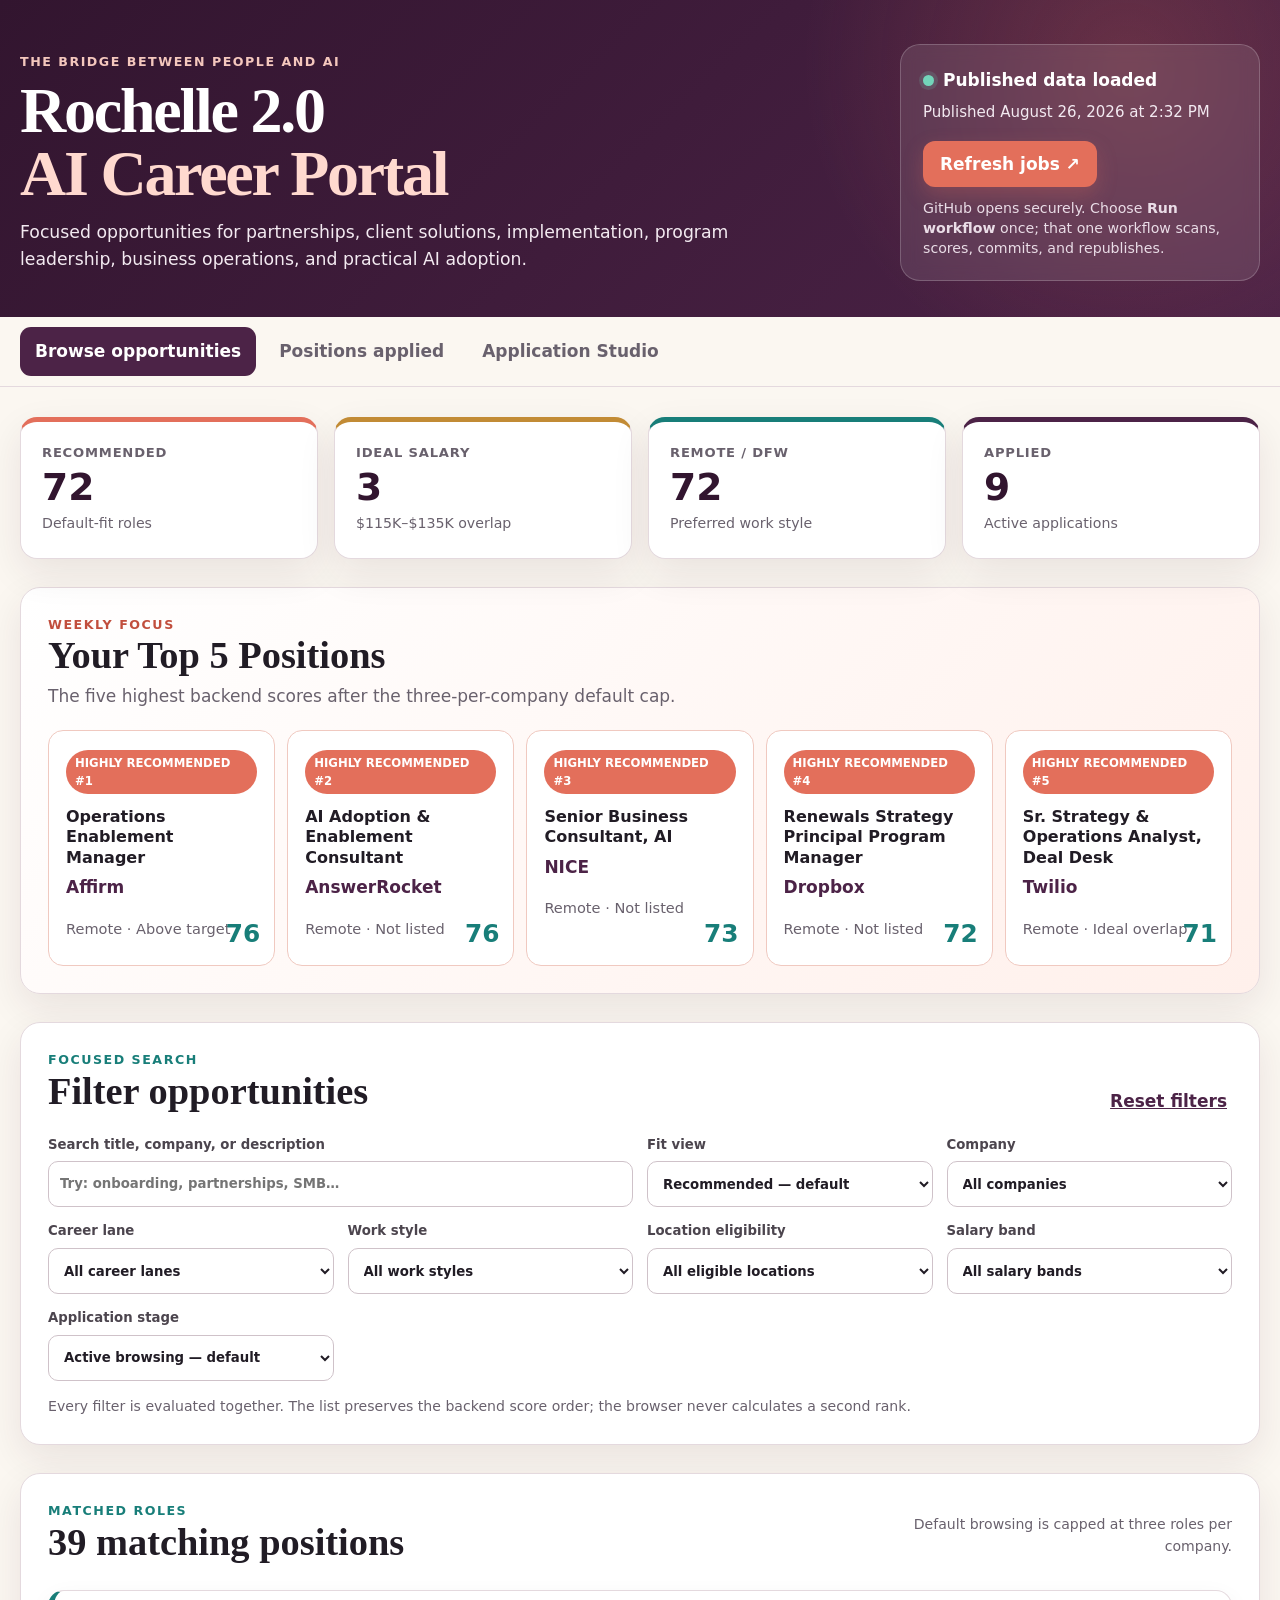
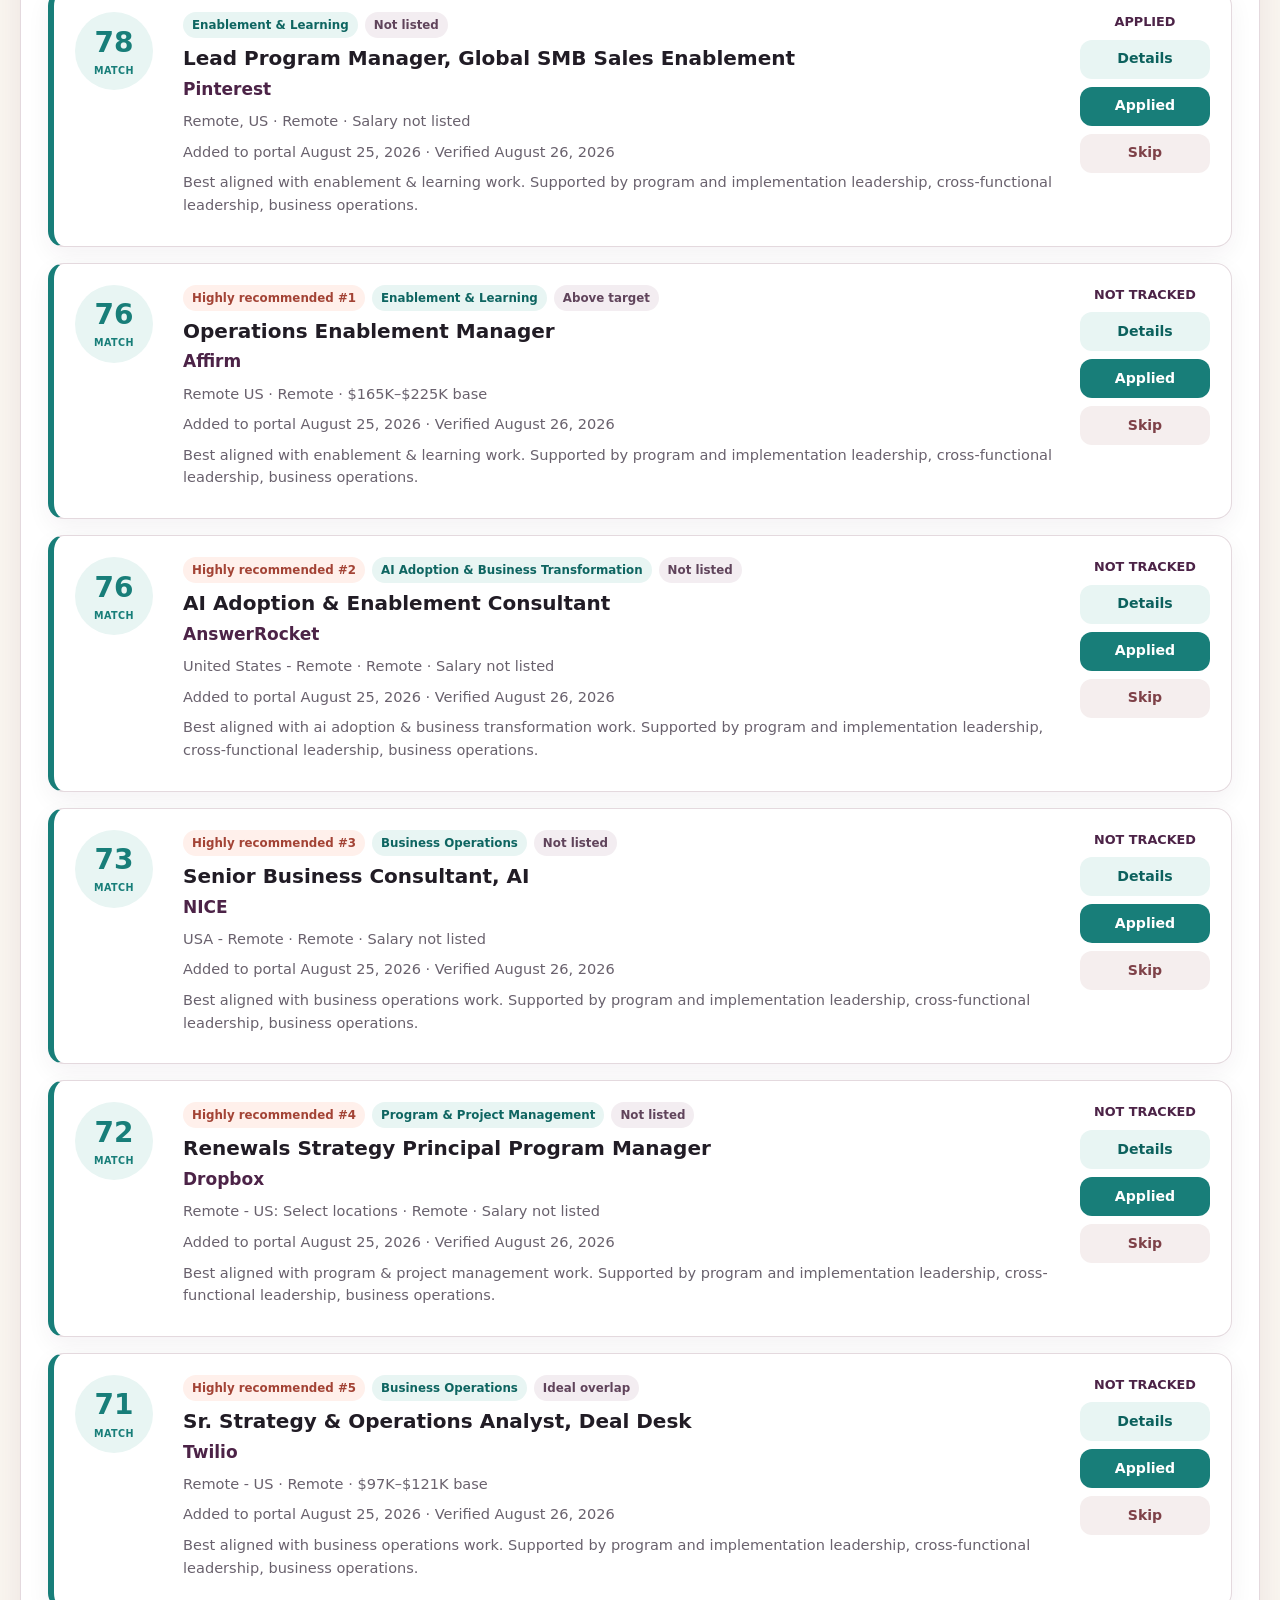
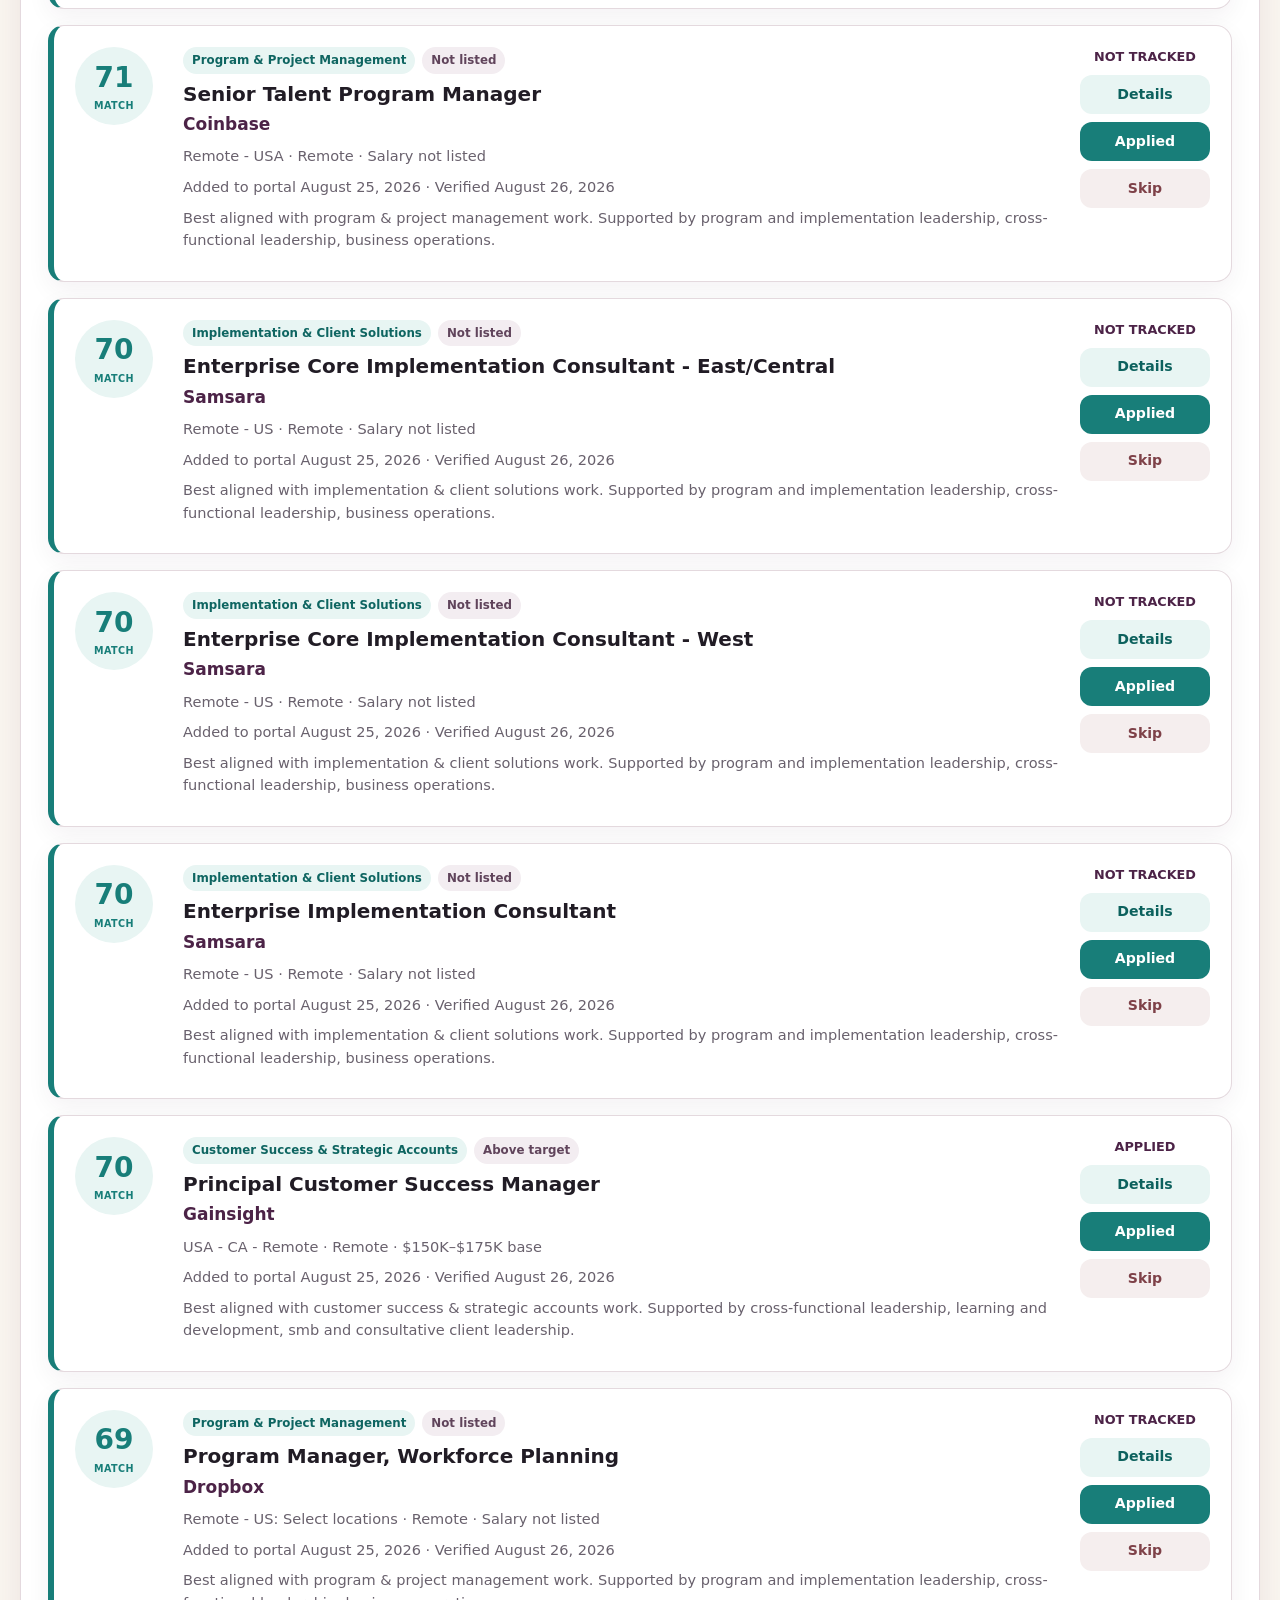
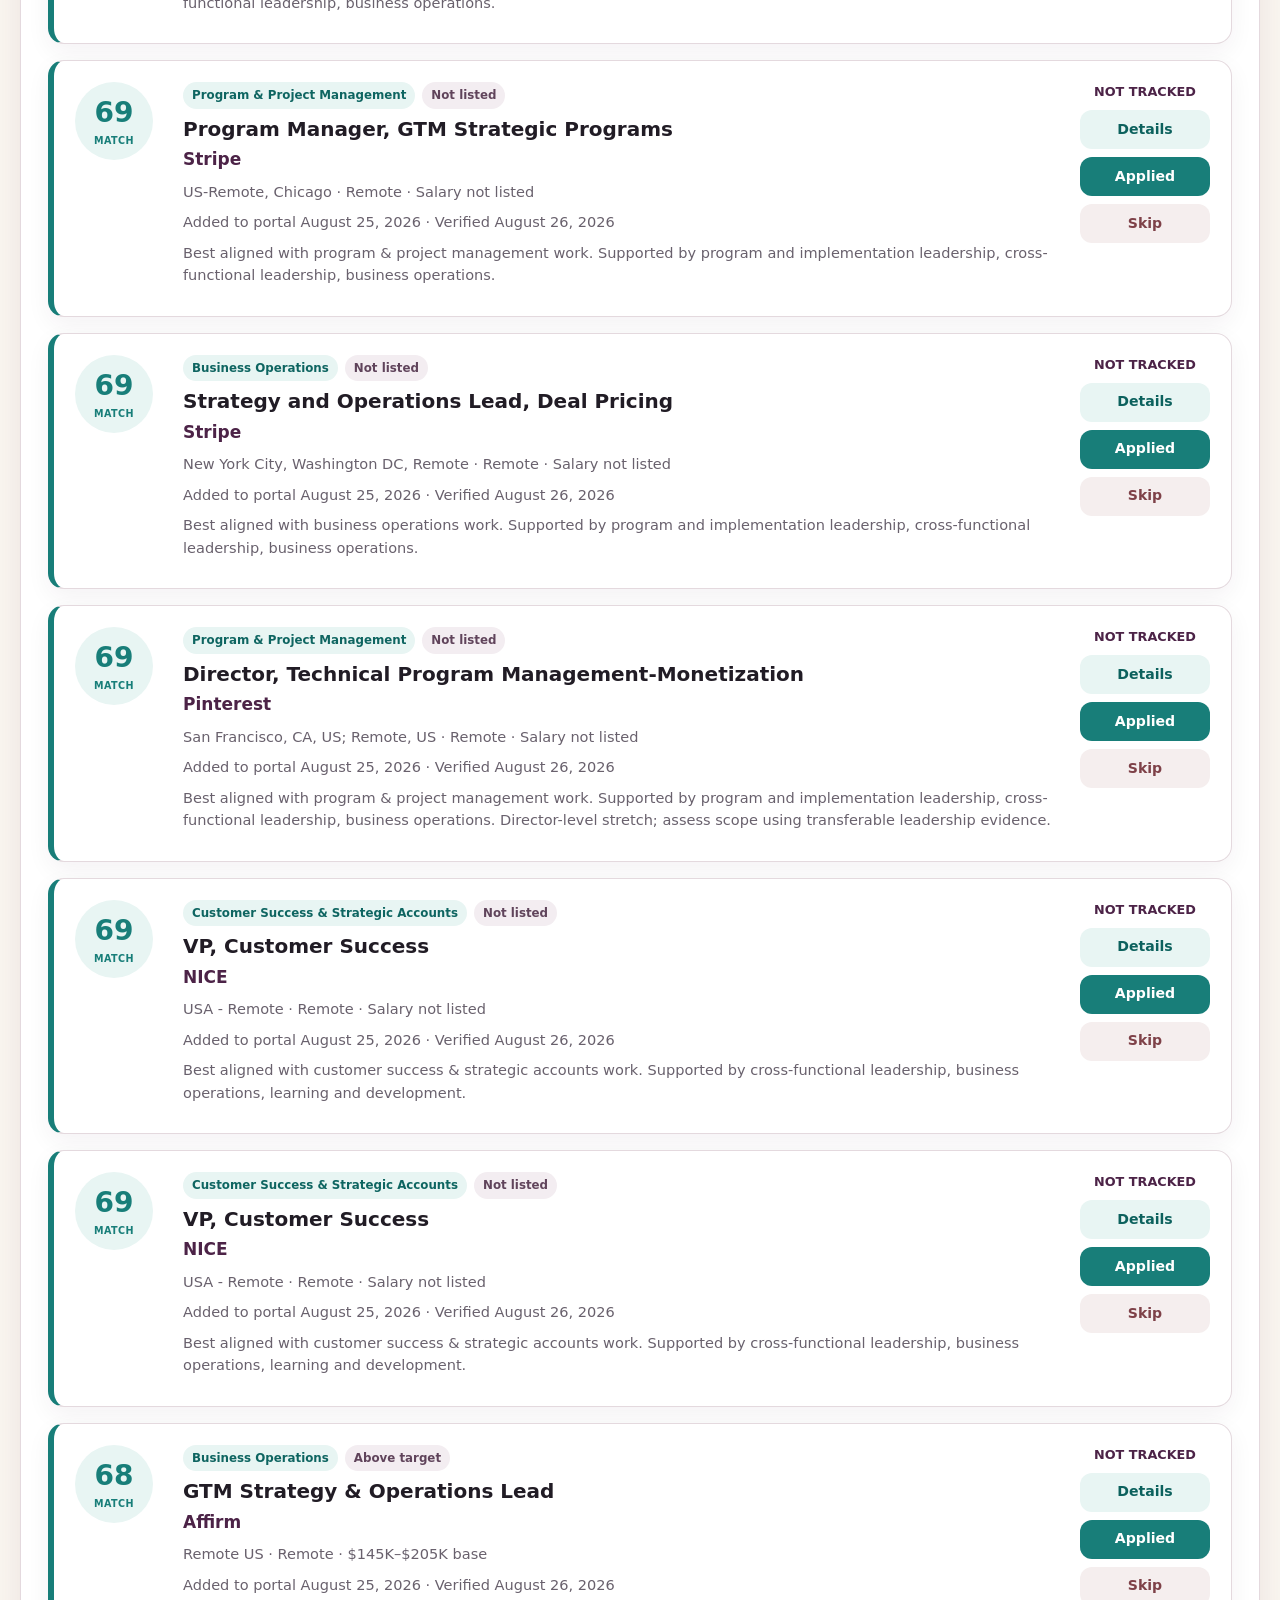
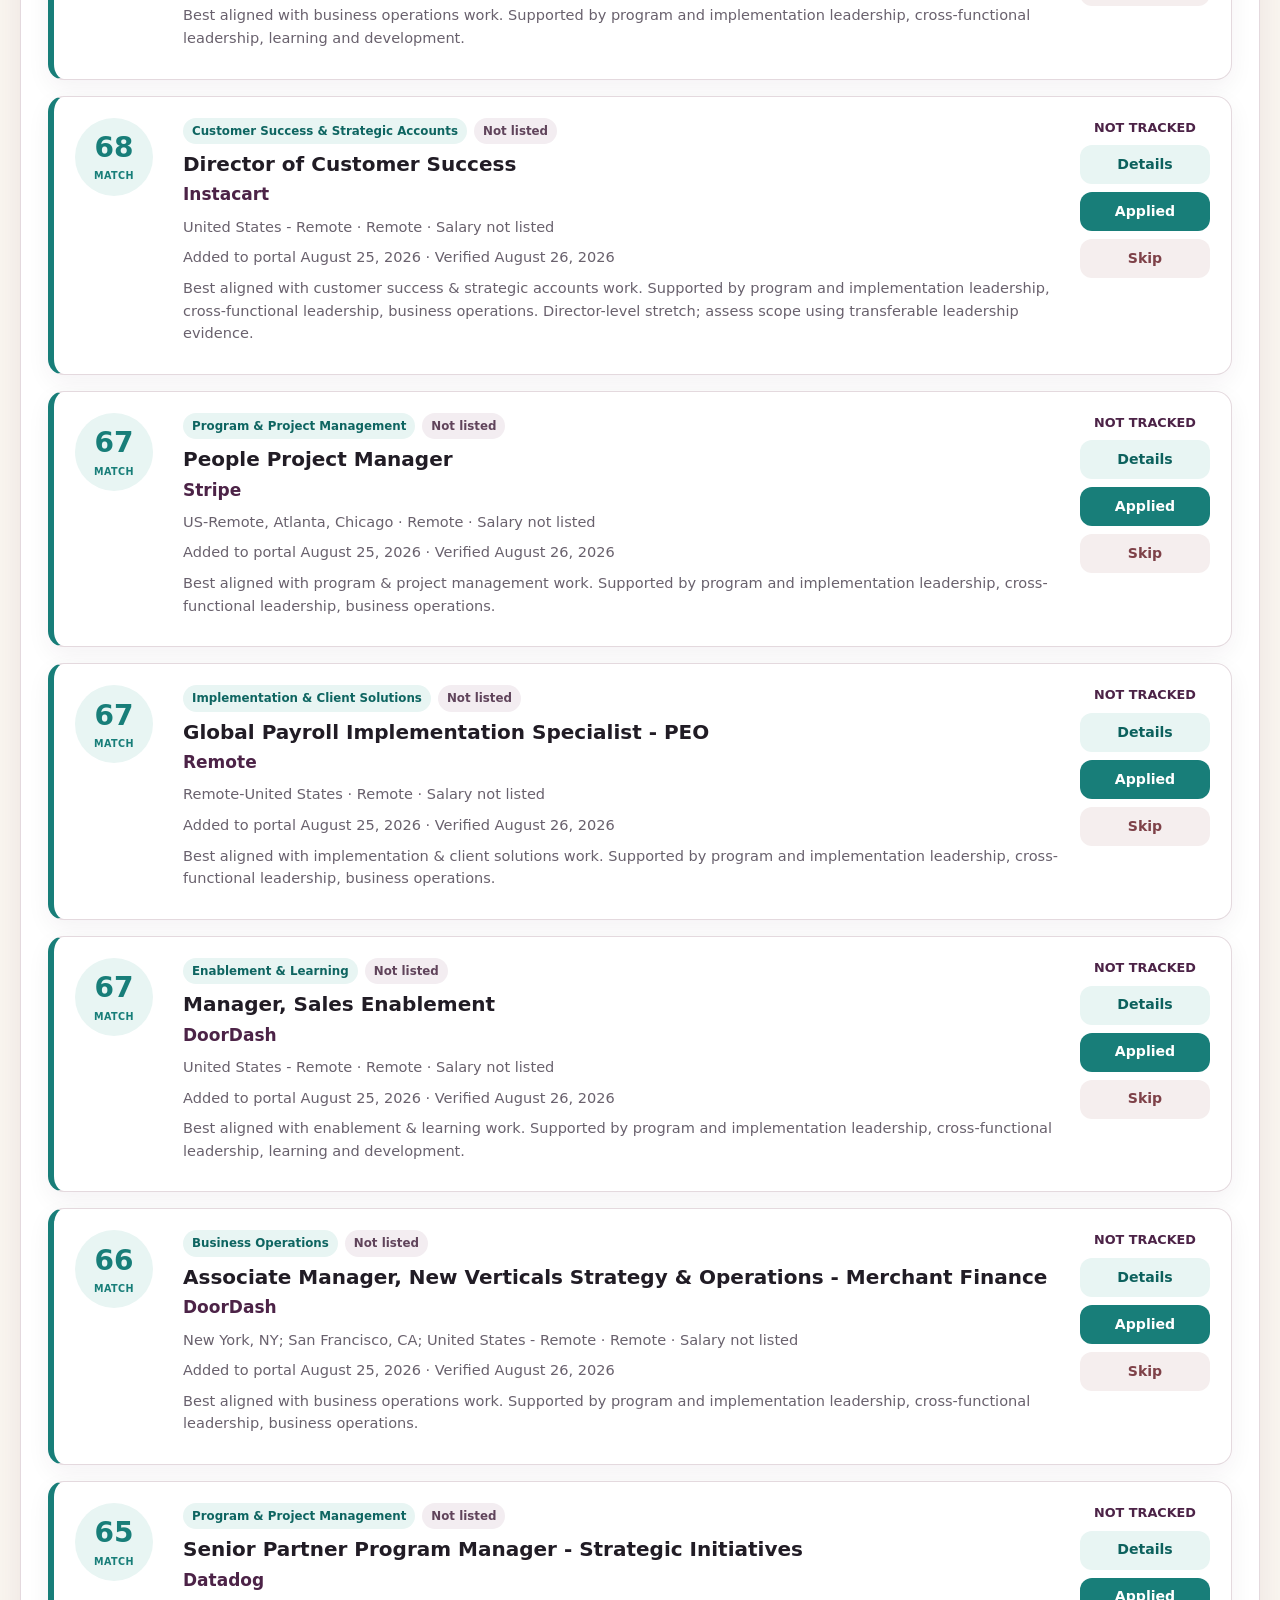
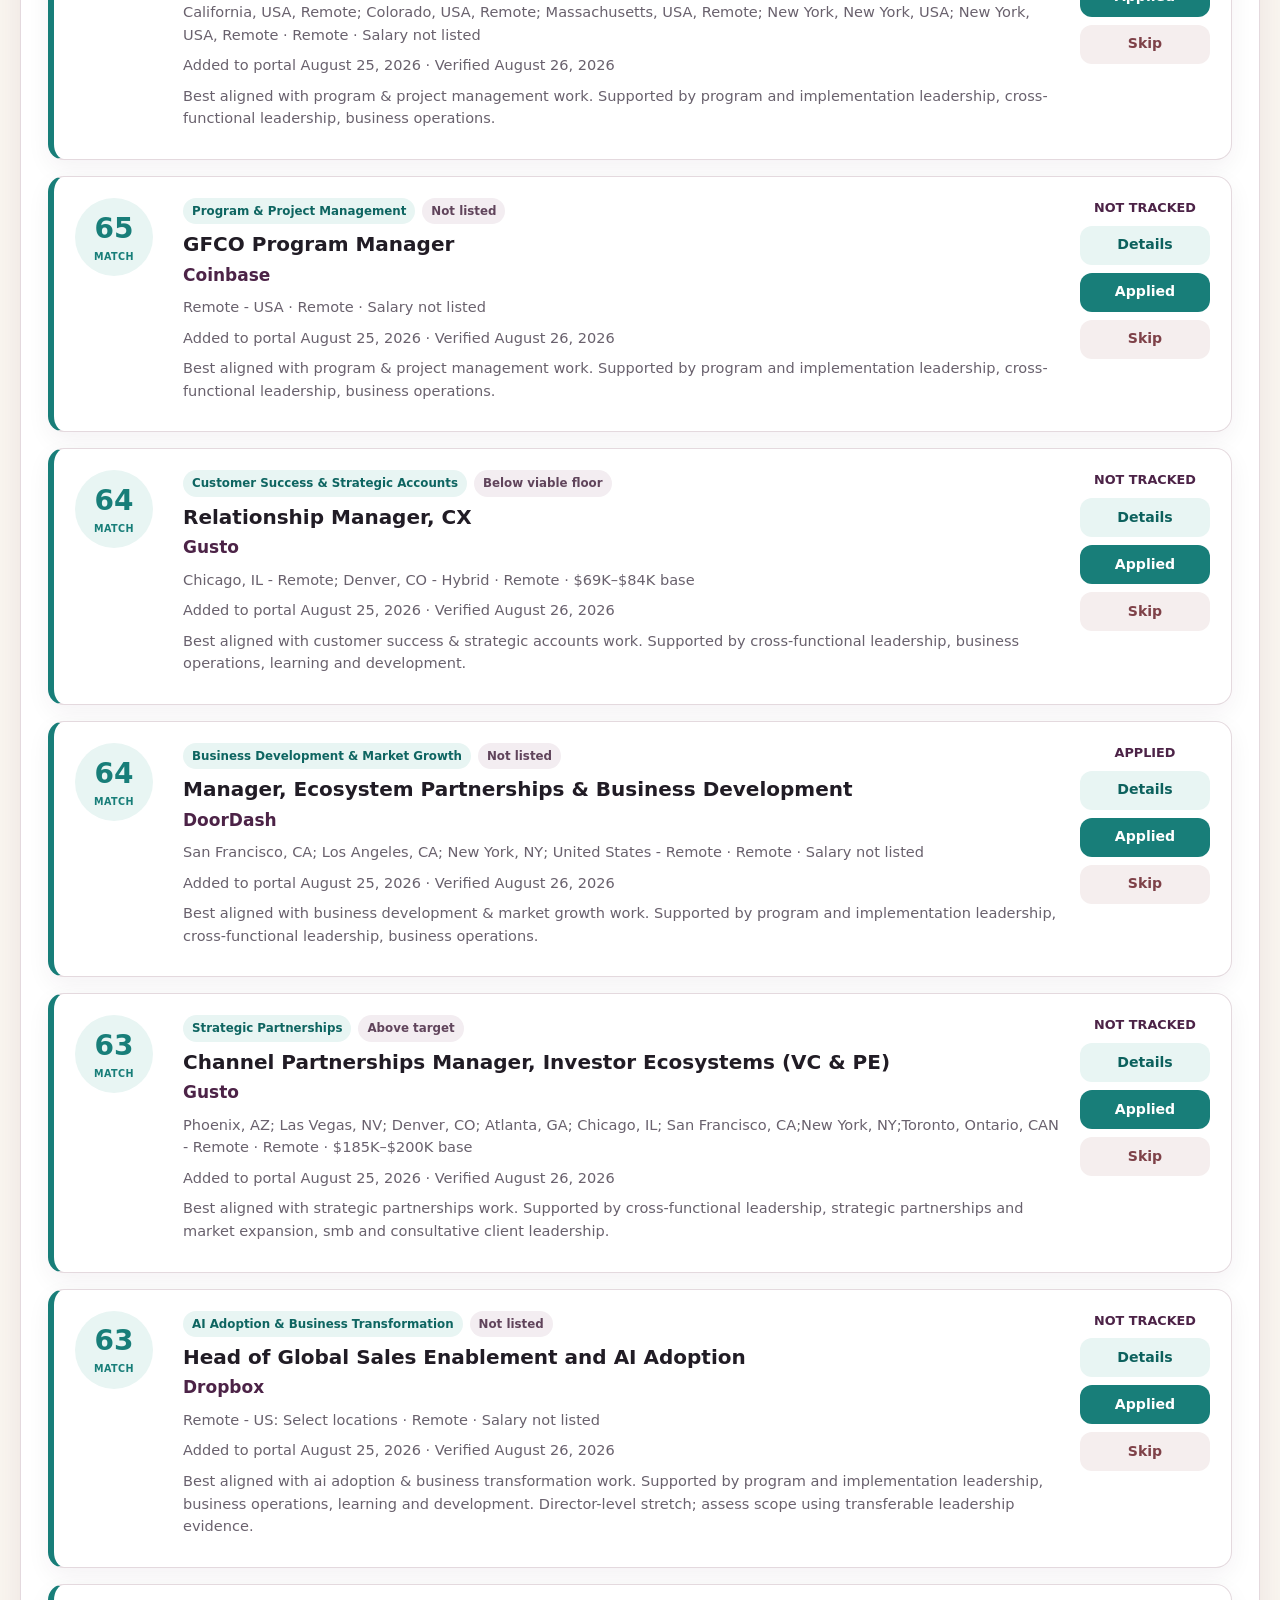
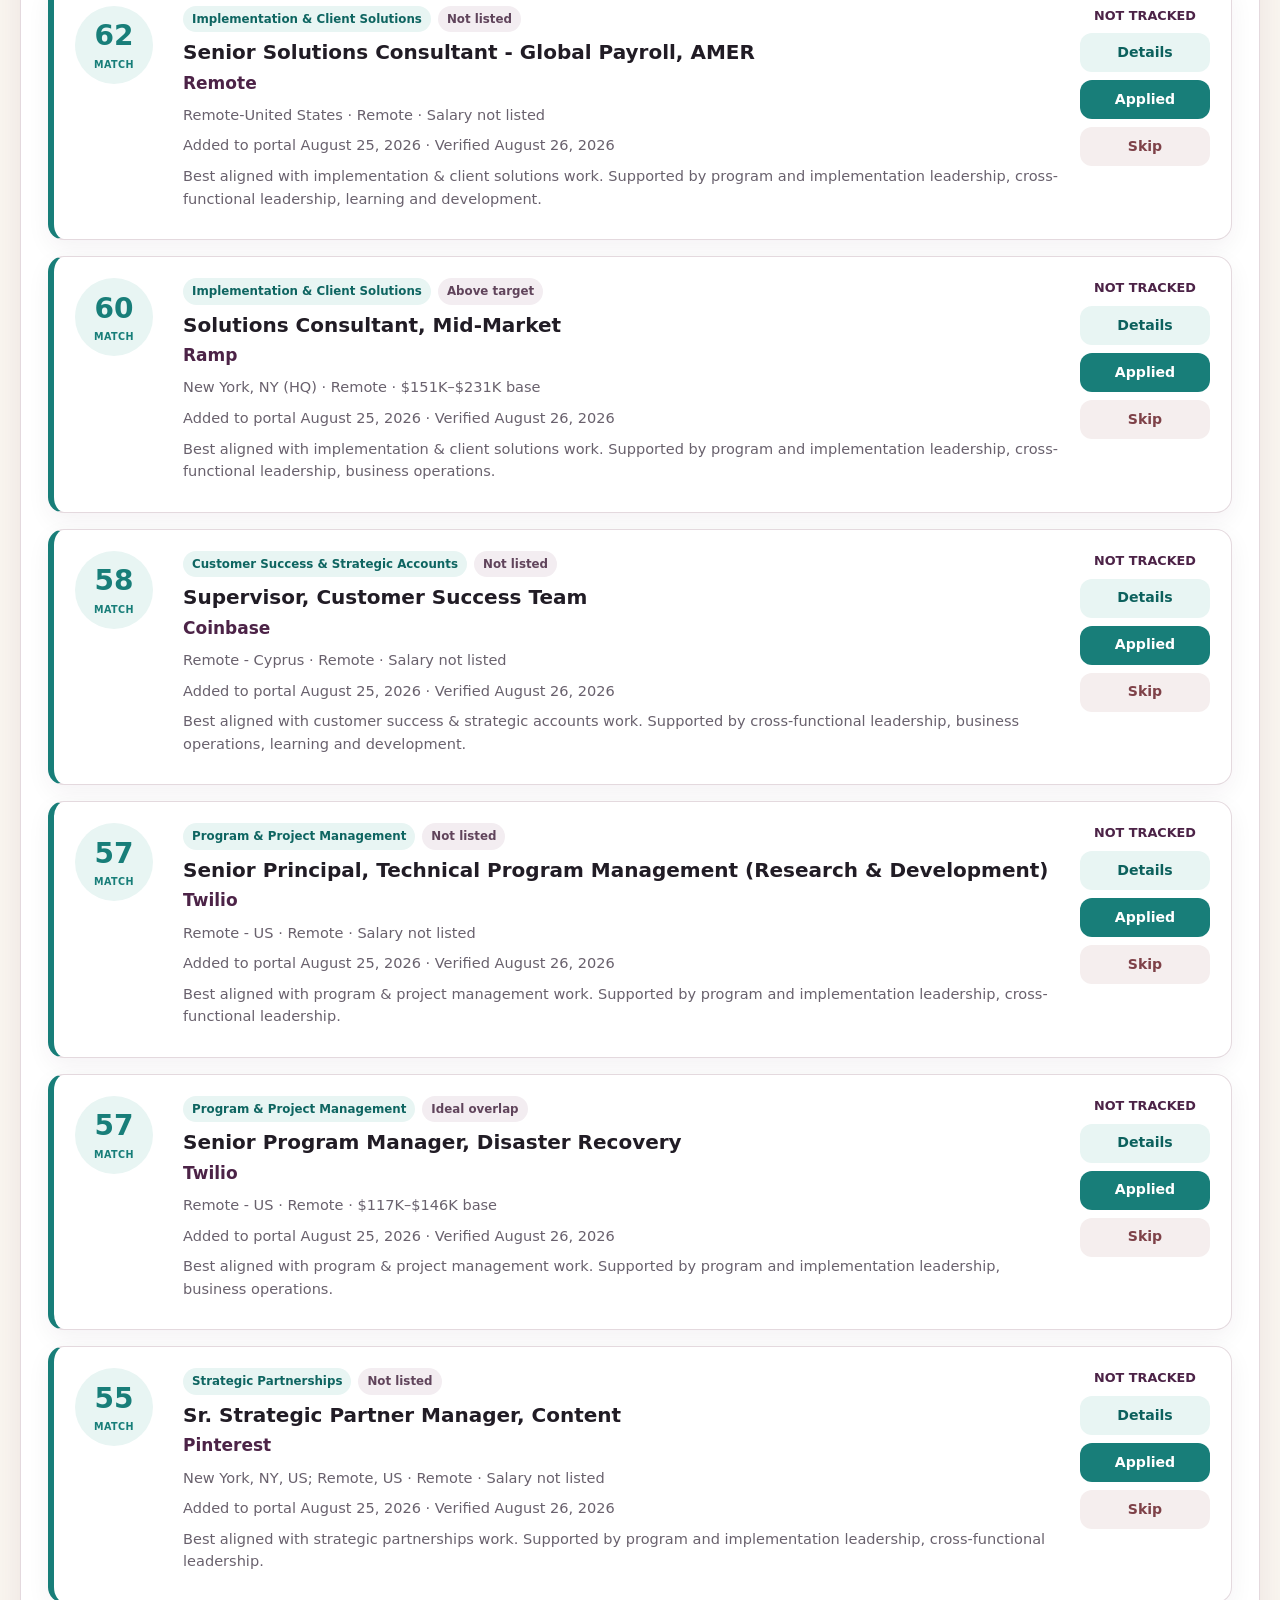
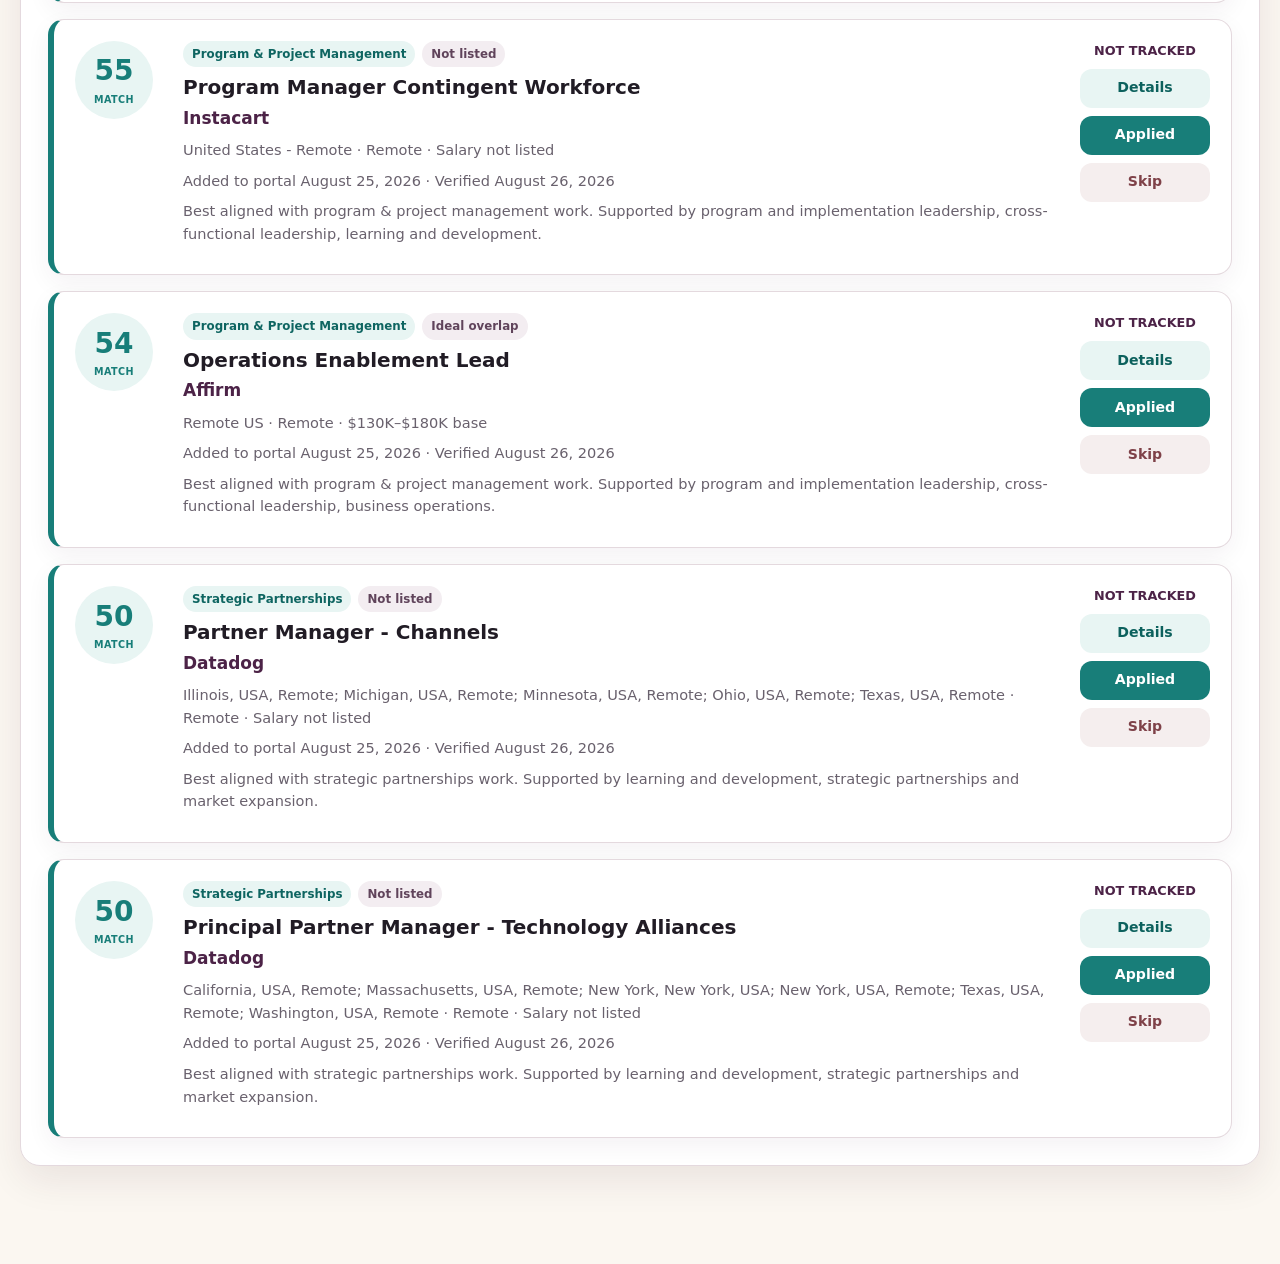
==== commit ec2643a3: "Fix full-posting field extraction and evidence" ====
--- a/docs/index.html
+++ b/docs/index.html
@@ -174,9 +174,22 @@
             <div class="document-profile-grid">
               <label>Company<input id="outsideCompany" placeholder="Company name"></label>
               <label>Job title<input id="outsideTitle" placeholder="Position title"></label>
+              <label>Location <small>(auto-detected, editable)</small><input id="outsideLocation" placeholder="Remote — US or Dallas, TX"></label>
+              <label>Work style <small>(auto-detected, editable)</small>
+                <select id="outsideWorkStyle">
+                  <option value="">Detect from full posting</option>
+                  <option value="Remote">Remote</option>
+                  <option value="Hybrid">Hybrid</option>
+                  <option value="Onsite">Onsite</option>
+                </select>
+              </label>
+              <label>Published salary minimum <small>(optional)</small><input id="outsideSalaryMin" type="number" min="0" step="1000" placeholder="115000"></label>
+              <label>Published salary maximum <small>(optional)</small><input id="outsideSalaryMax" type="number" min="0" step="1000" placeholder="135000"></label>
+              <label class="full-width-field">Application URL <small>(optional if included in pasted text)</small><input id="outsideApplyUrl" type="url" placeholder="https://company.com/jobs/role"></label>
               <label class="full-width-field">Full job description<textarea id="outsideDescription" class="studio-textarea outside-description" placeholder="Paste the complete posting here…"></textarea></label>
             </div>
-            <button id="useOutsideJob" class="button button-soft">Use this outside position</button>
+            <p class="filter-note">The portal reads the entire pasted posting—including title-adjacent metadata, compensation near Benefits or Perks, and Apply sections—before marking a field “Not listed.” Review and edit any detected value before customizing.</p>
+            <button id="useOutsideJob" class="button button-soft">Extract fields and use this position</button>
           </details>
           <div id="studioJobSummary" class="studio-content empty-state">Choose a position to begin.</div>
         </section>
@@ -256,6 +269,6 @@
 
     <div id="toast" class="toast" role="status" aria-live="polite"></div>
     <noscript>This portal requires JavaScript to filter and track applications.</noscript>
-    <script type="module" src="assets/app.mjs?v=20260825-manual-applications-2"></script>
+    <script type="module" src="assets/app.mjs?v=20260826-field-extraction-fix"></script>
   </body>
 </html>
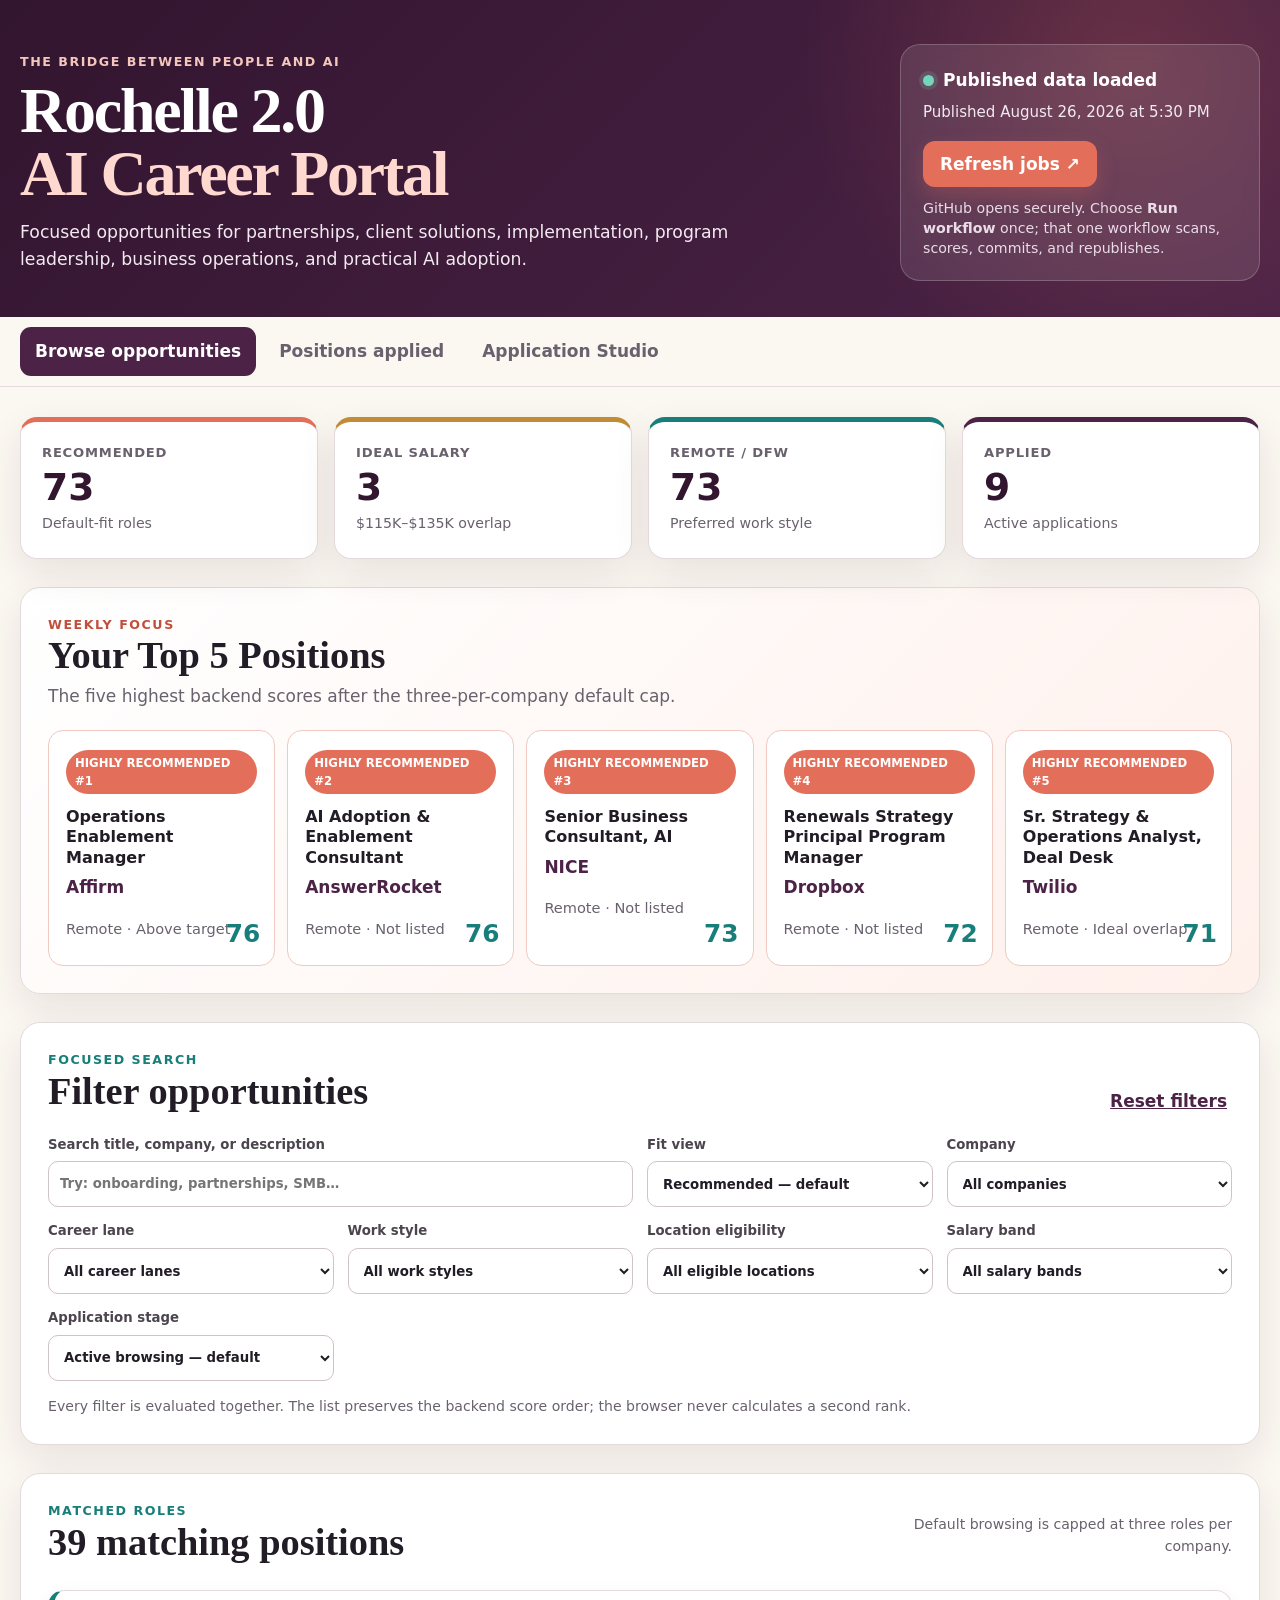
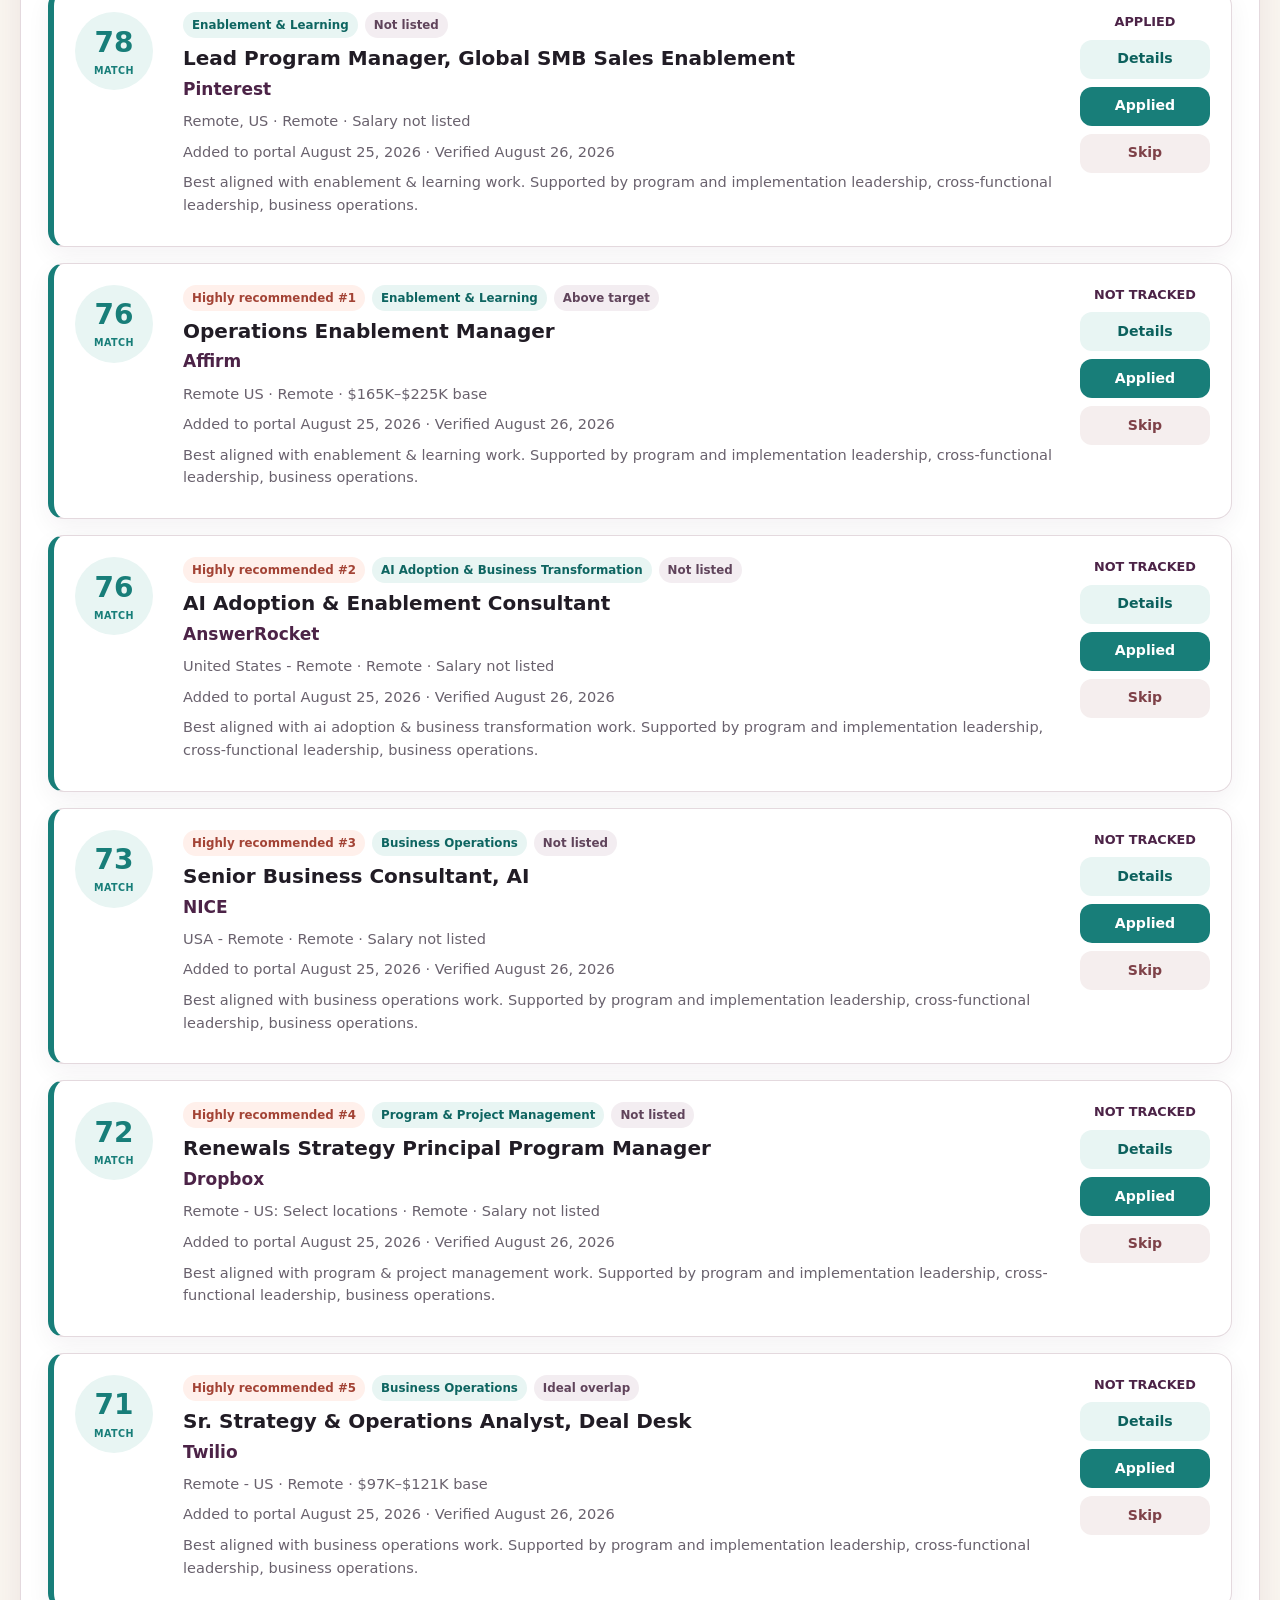
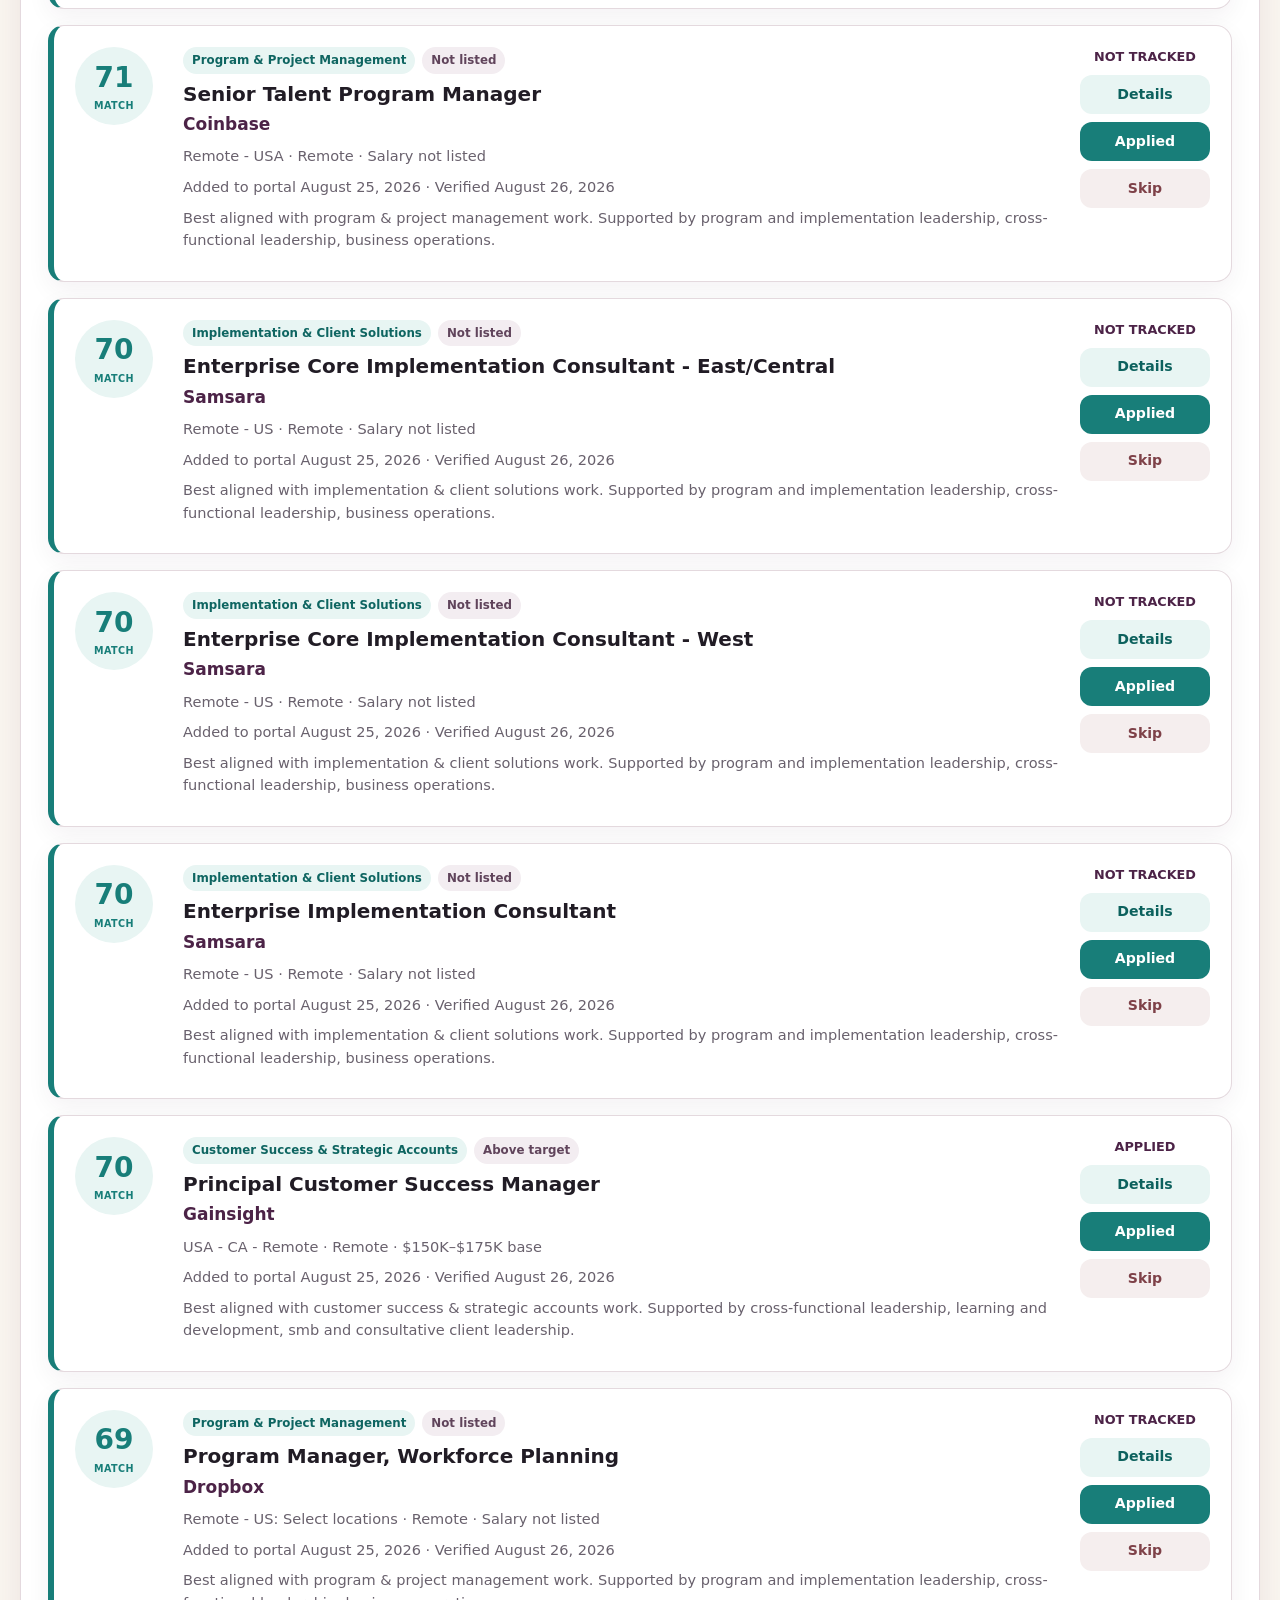
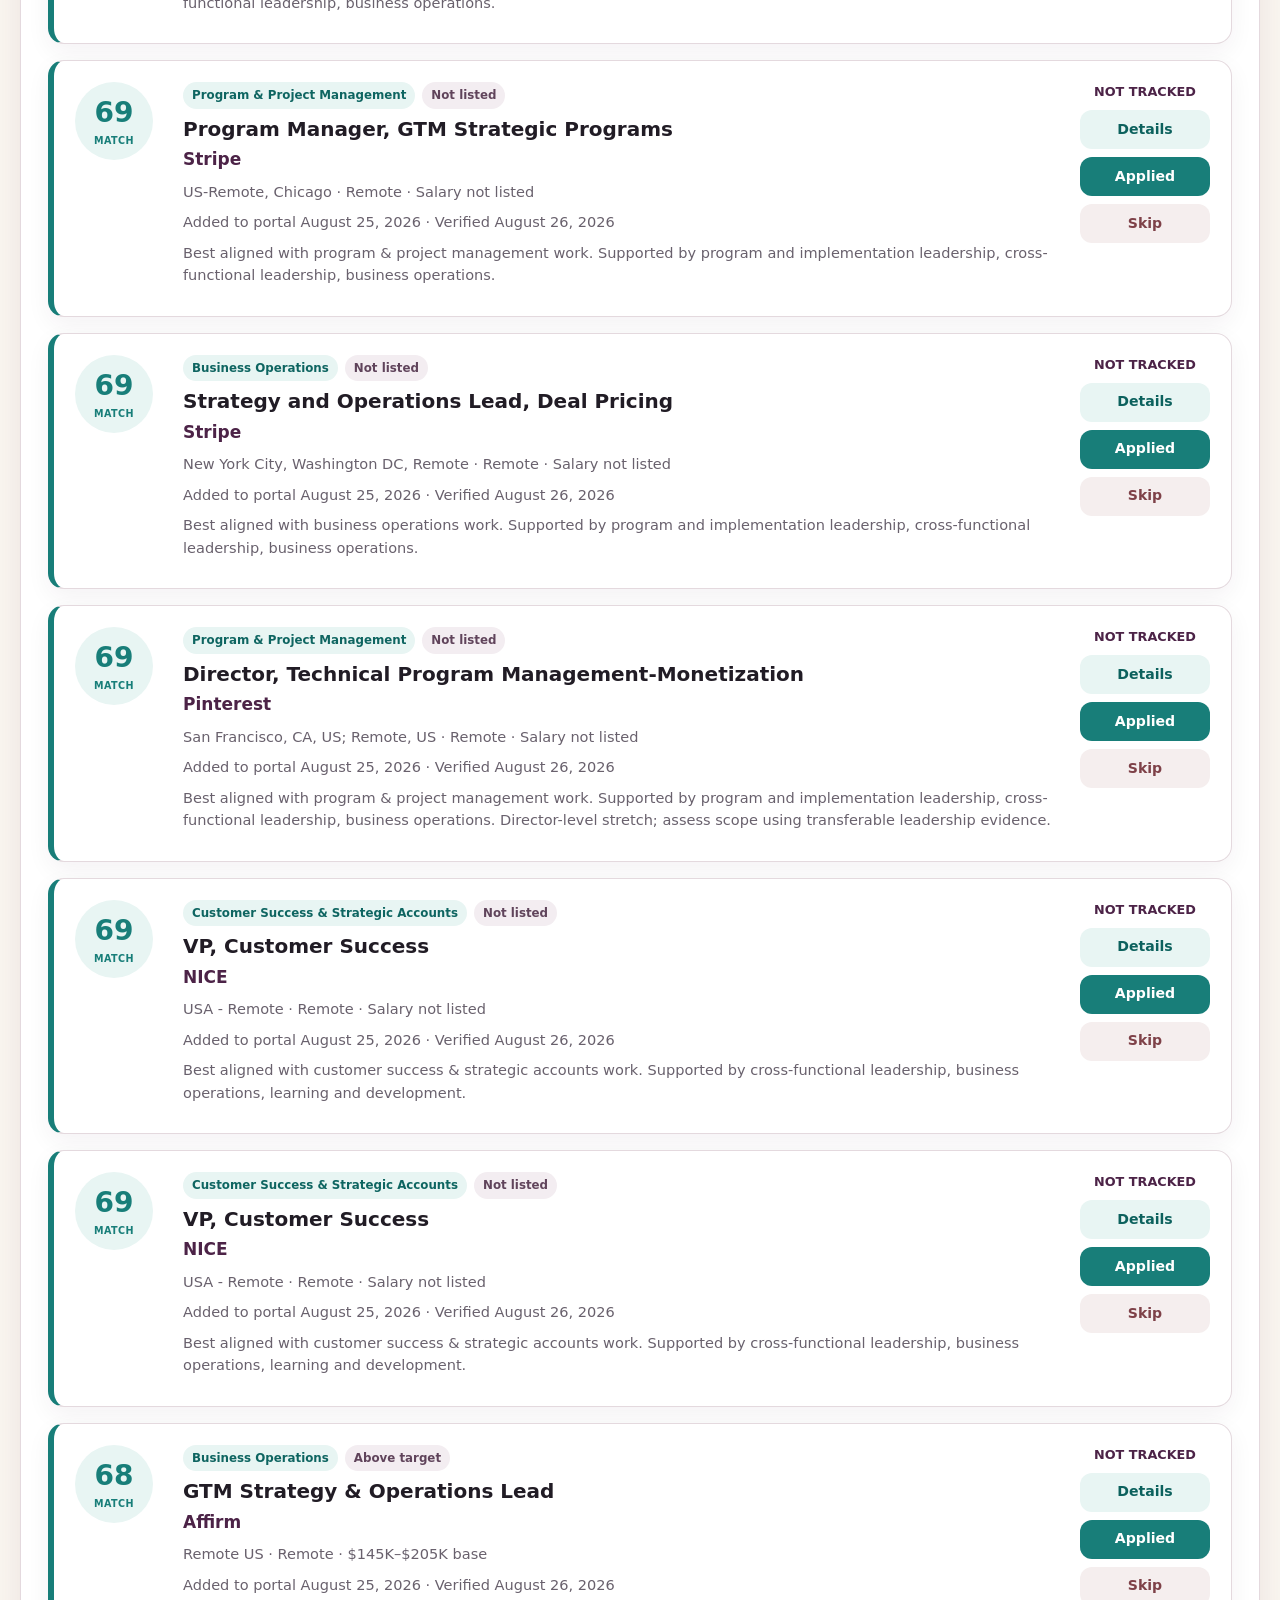
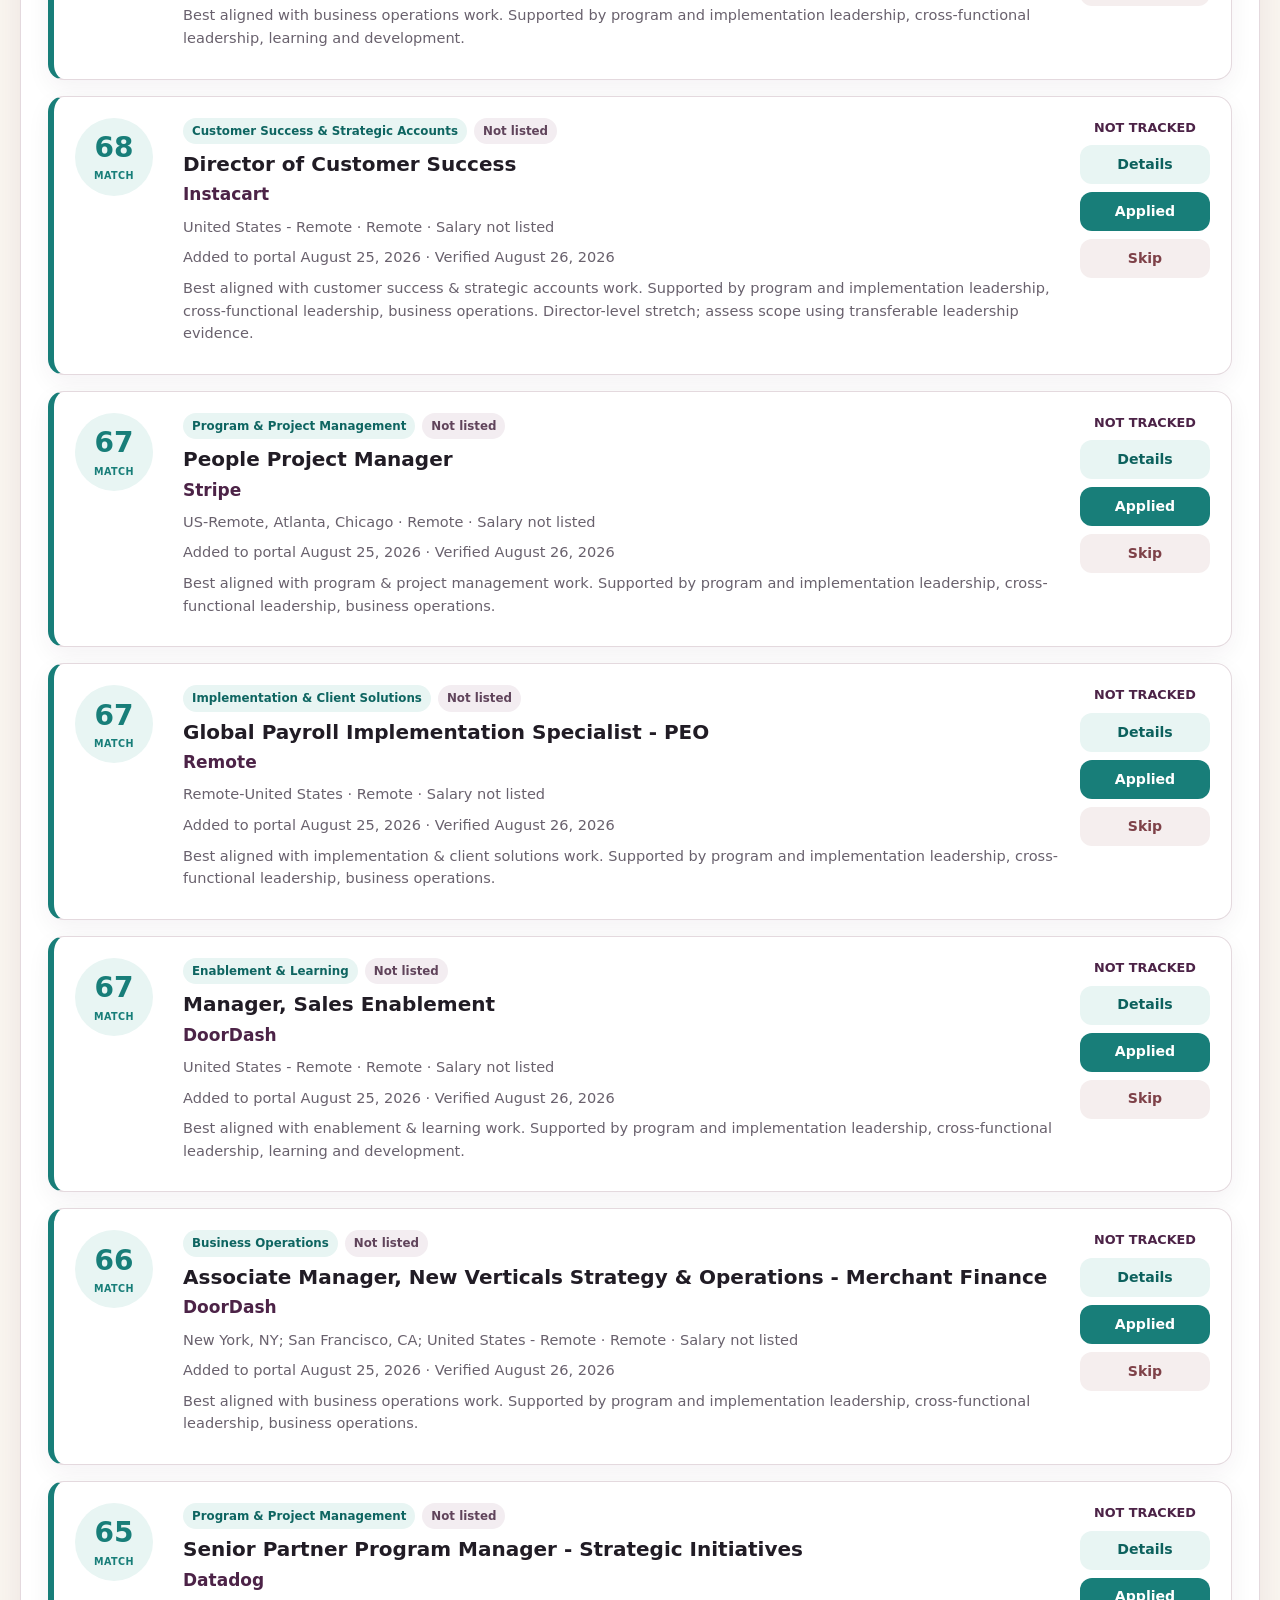
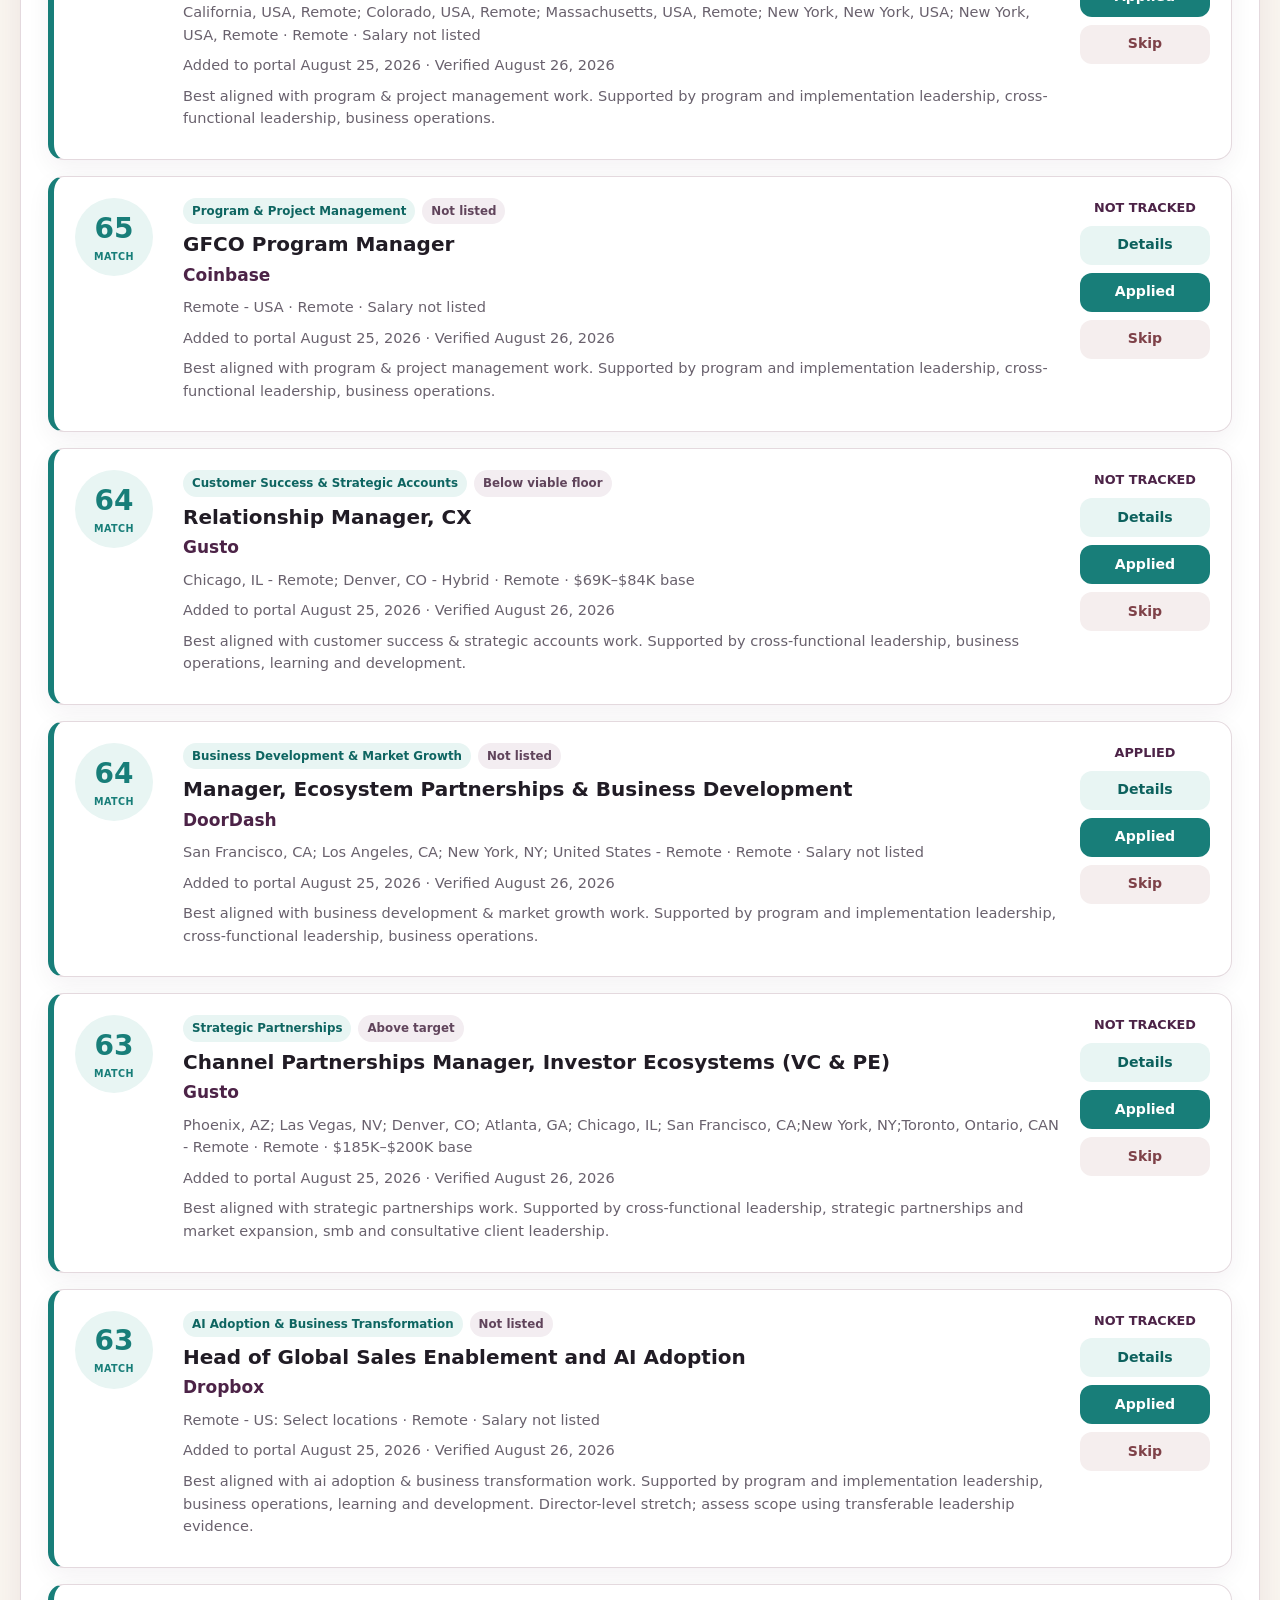
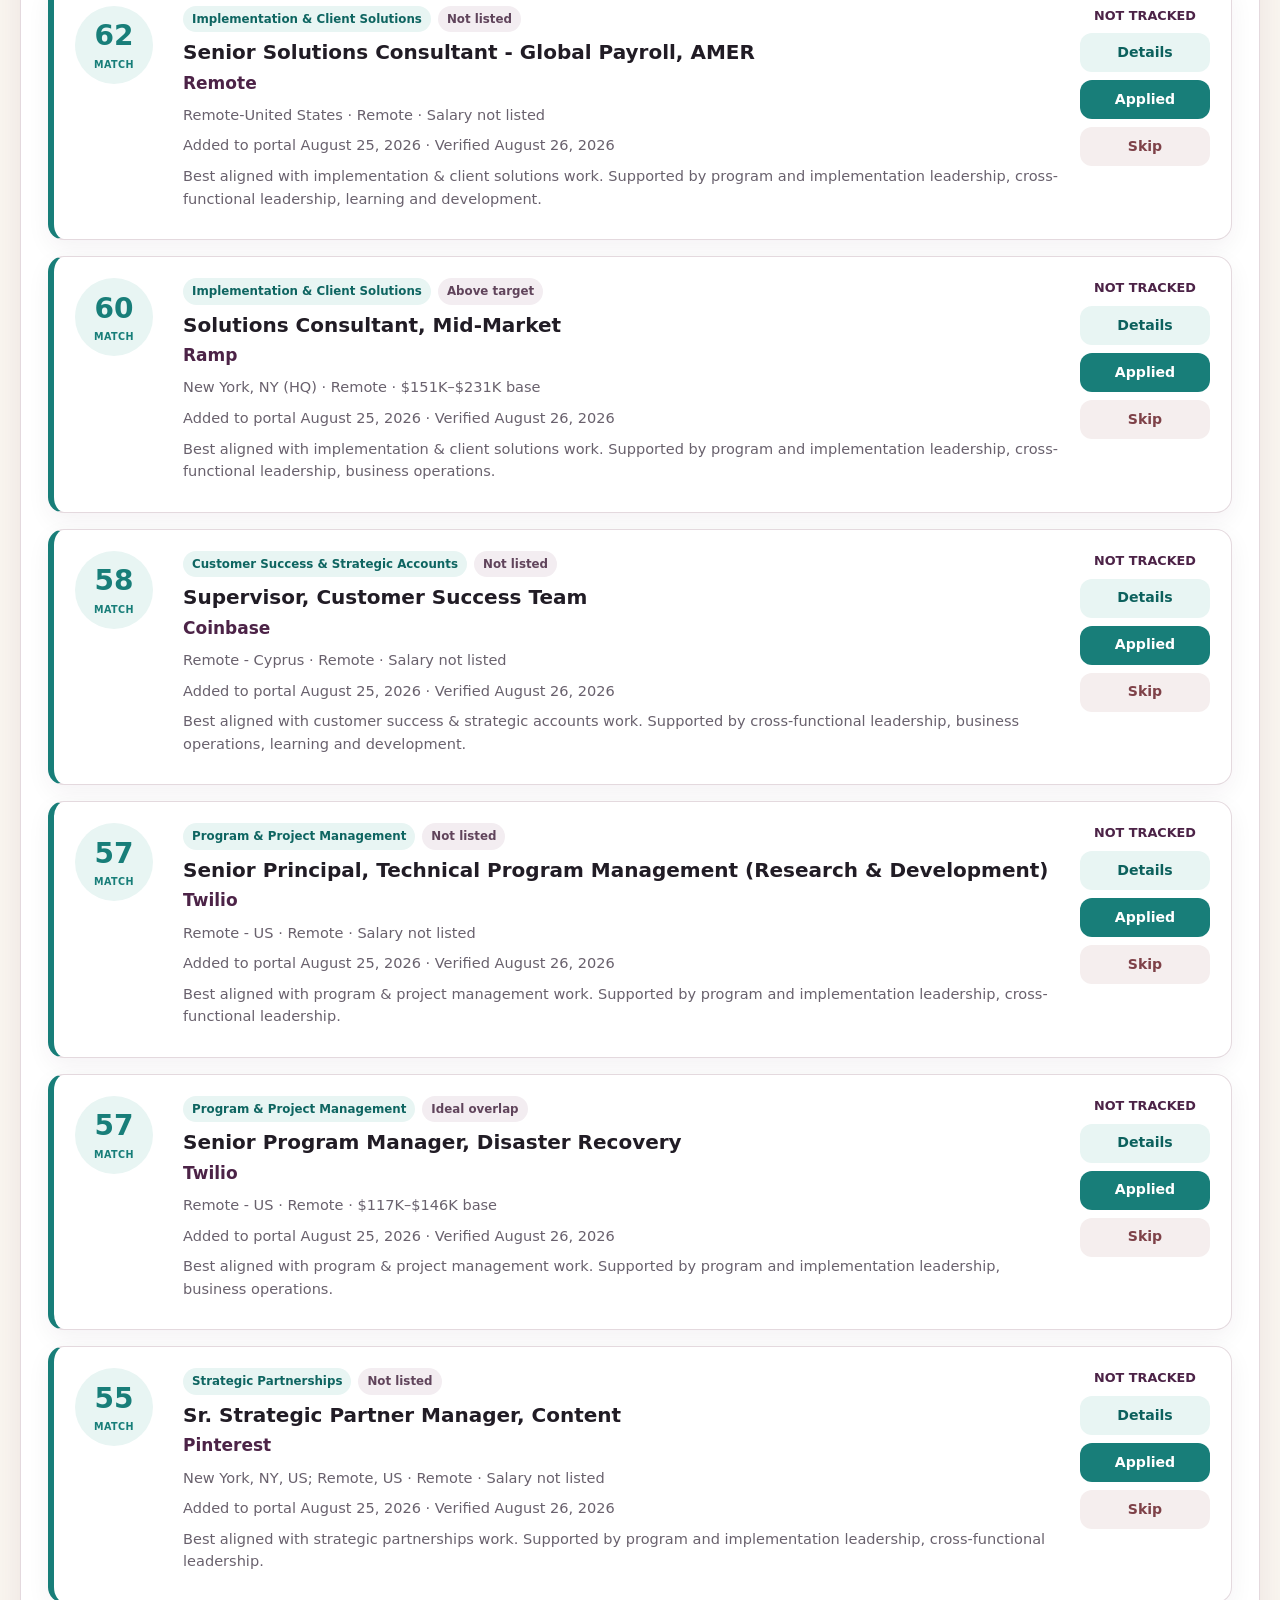
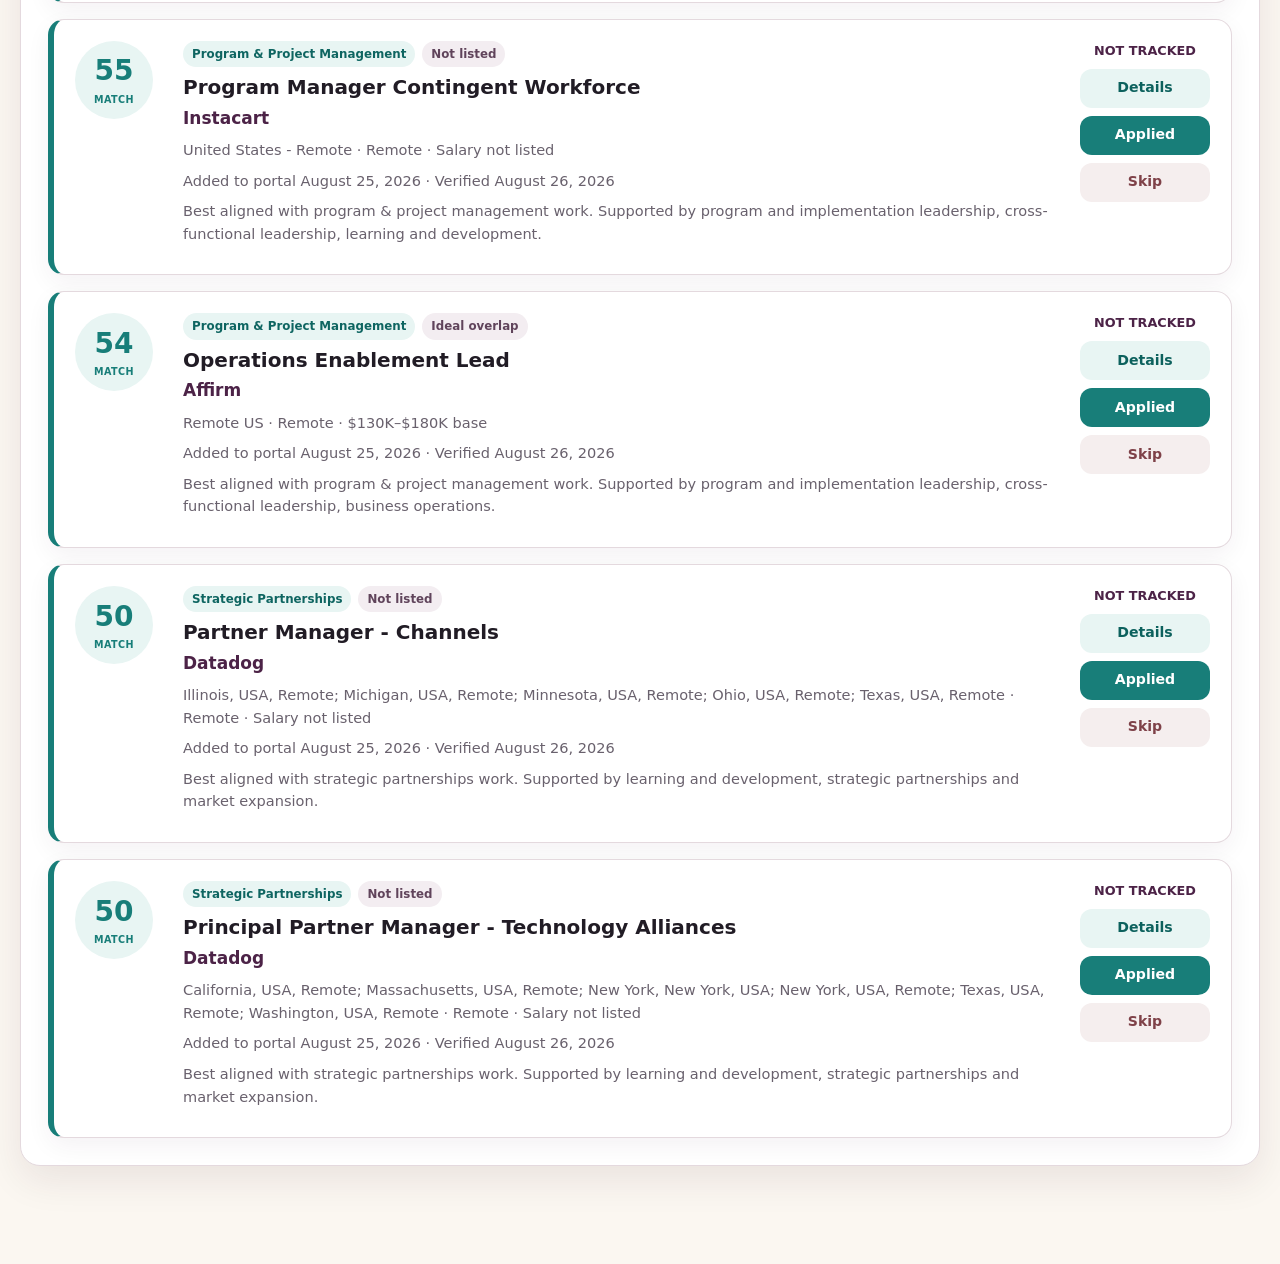
==== commit 38ad8417: "Show extraction evidence in Application Studio" ====
--- a/docs/index.html
+++ b/docs/index.html
@@ -269,6 +269,6 @@
 
     <div id="toast" class="toast" role="status" aria-live="polite"></div>
     <noscript>This portal requires JavaScript to filter and track applications.</noscript>
-    <script type="module" src="assets/app.mjs?v=20260826-field-extraction-fix"></script>
+    <script type="module" src="assets/app.mjs?v=20260826-field-extraction-fix-2"></script>
   </body>
 </html>
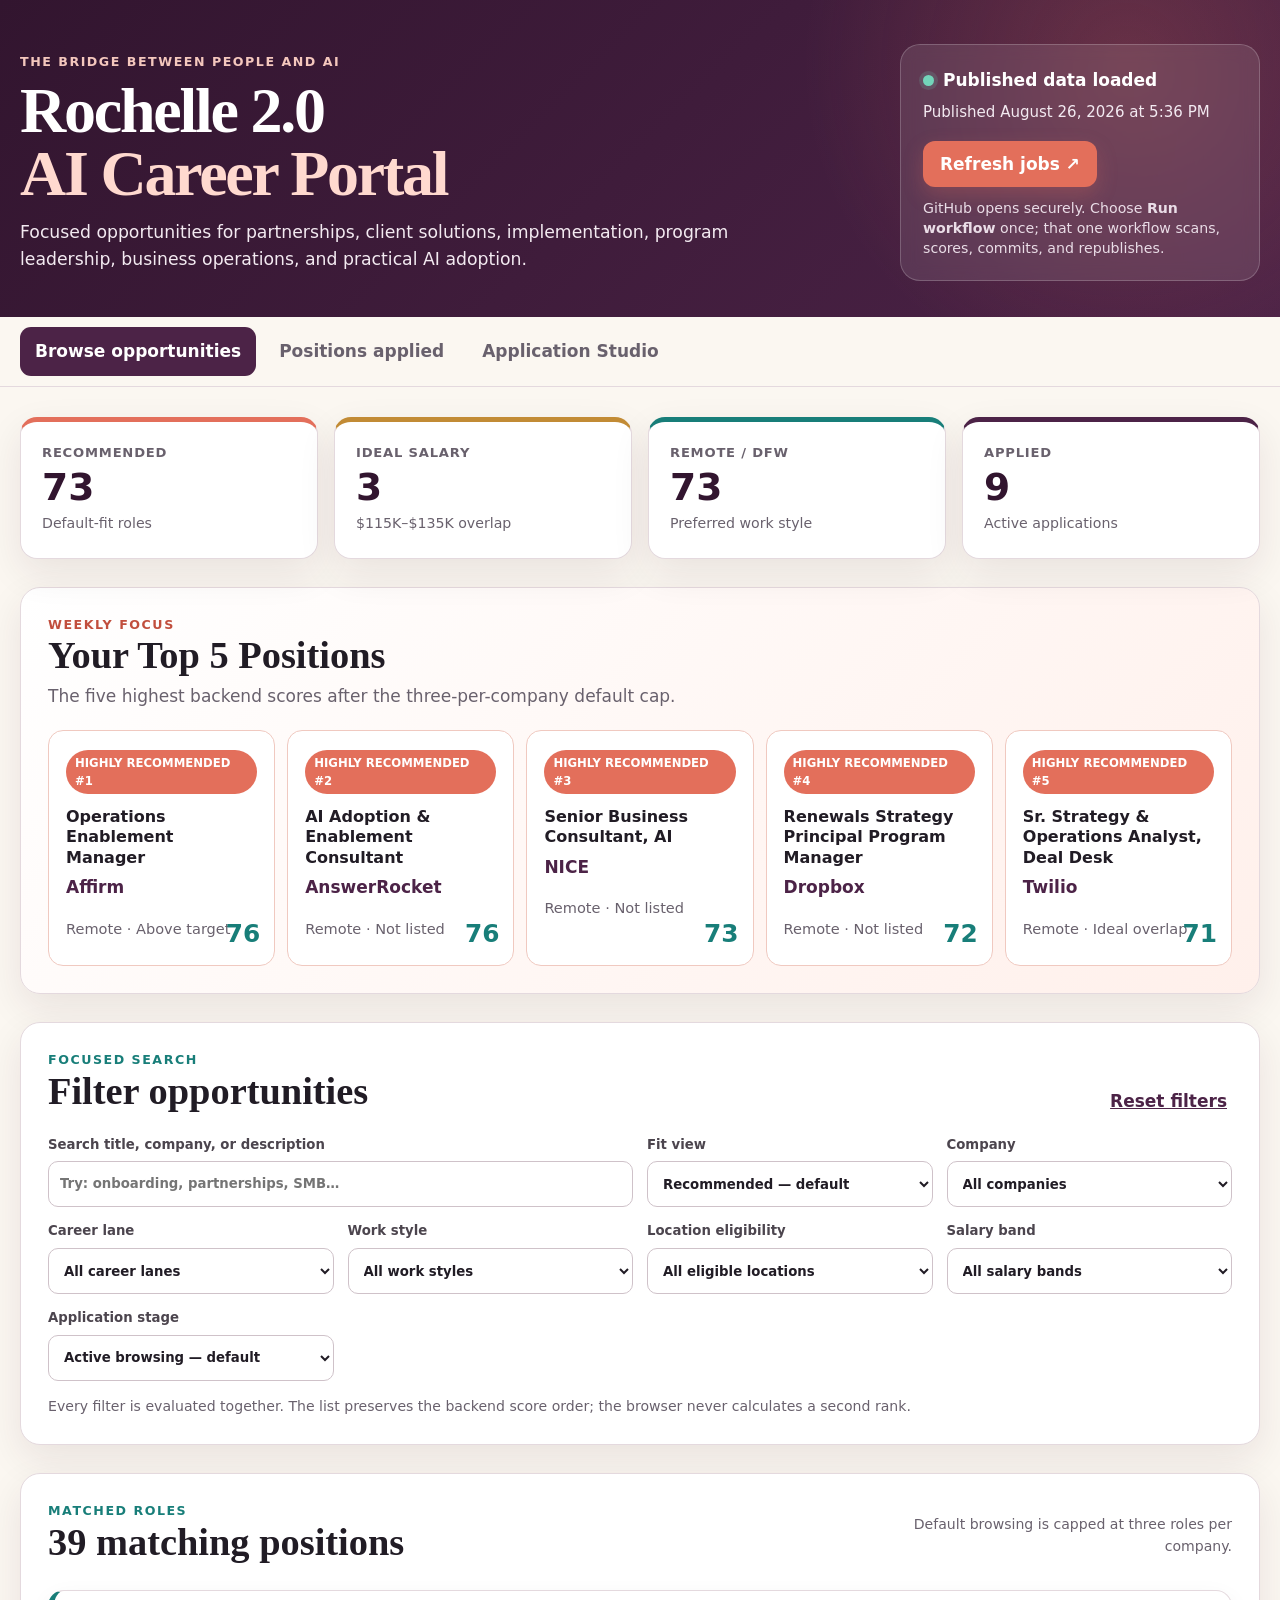
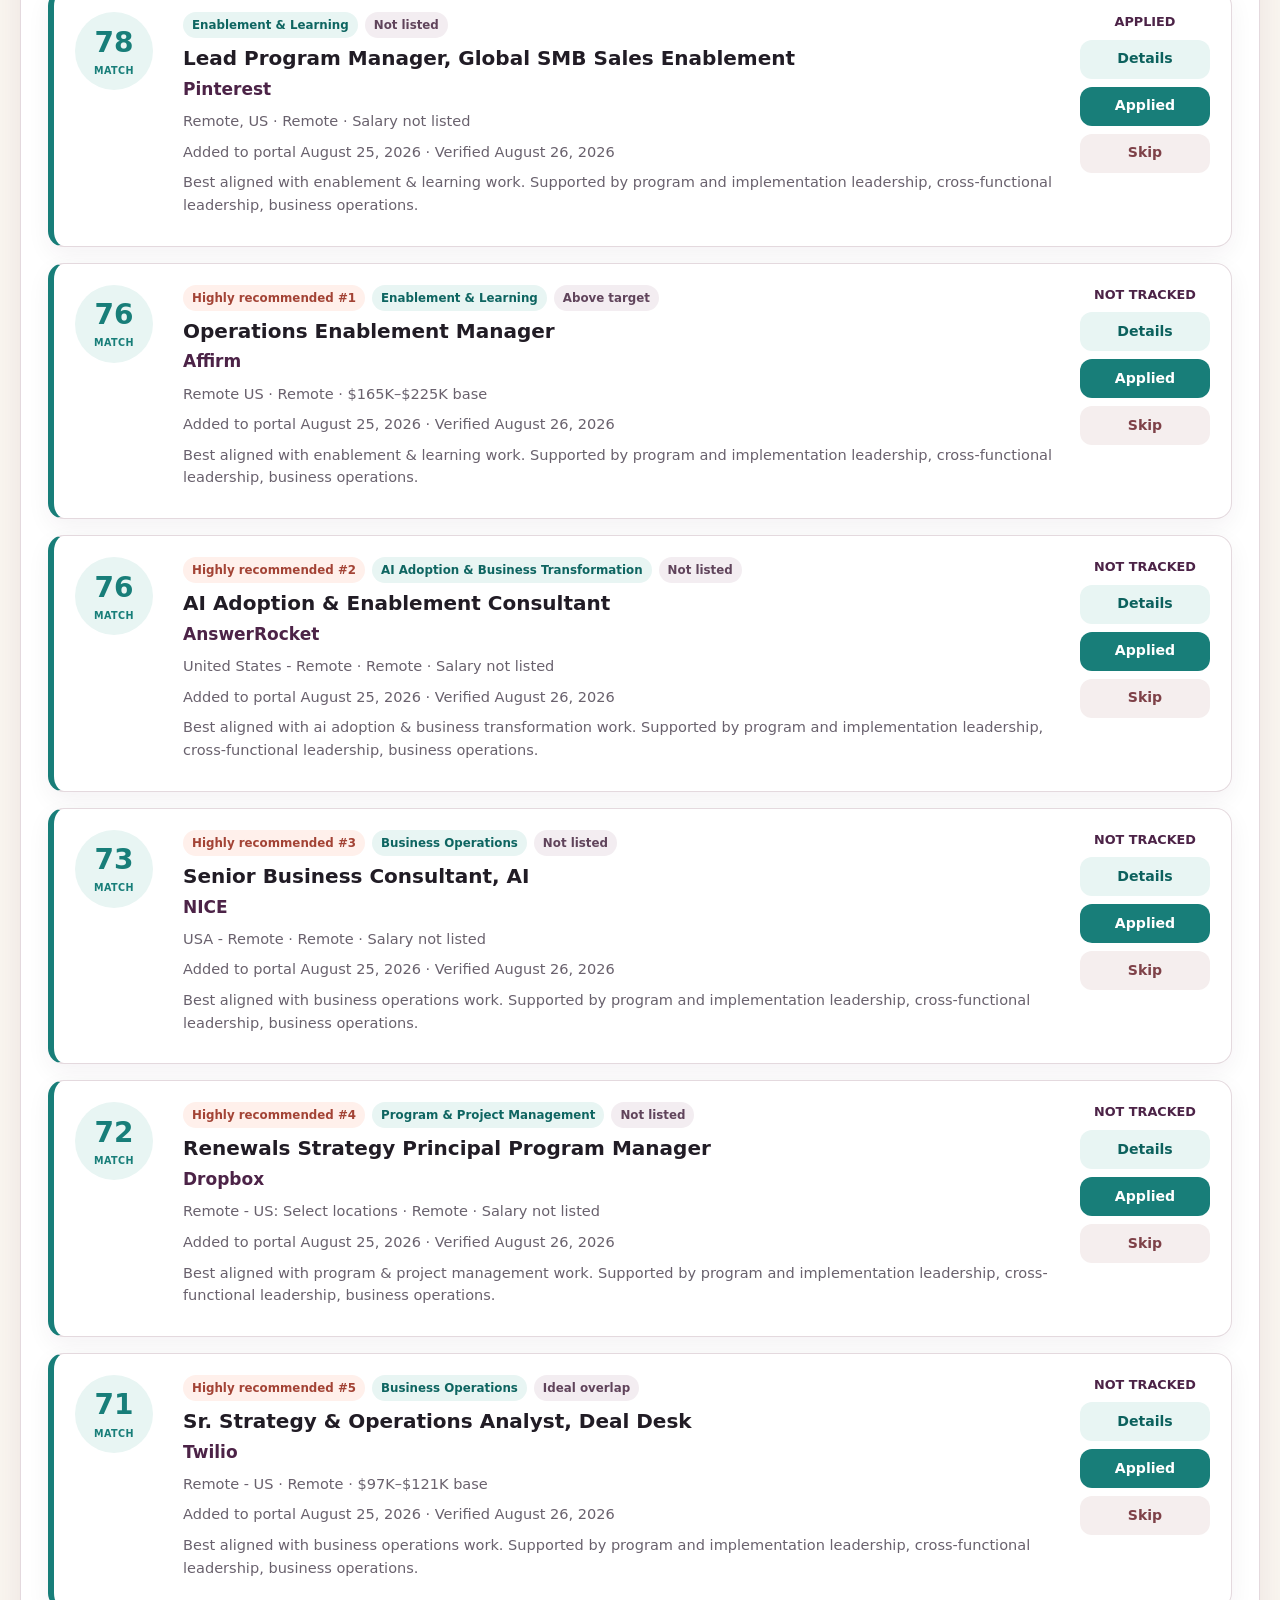
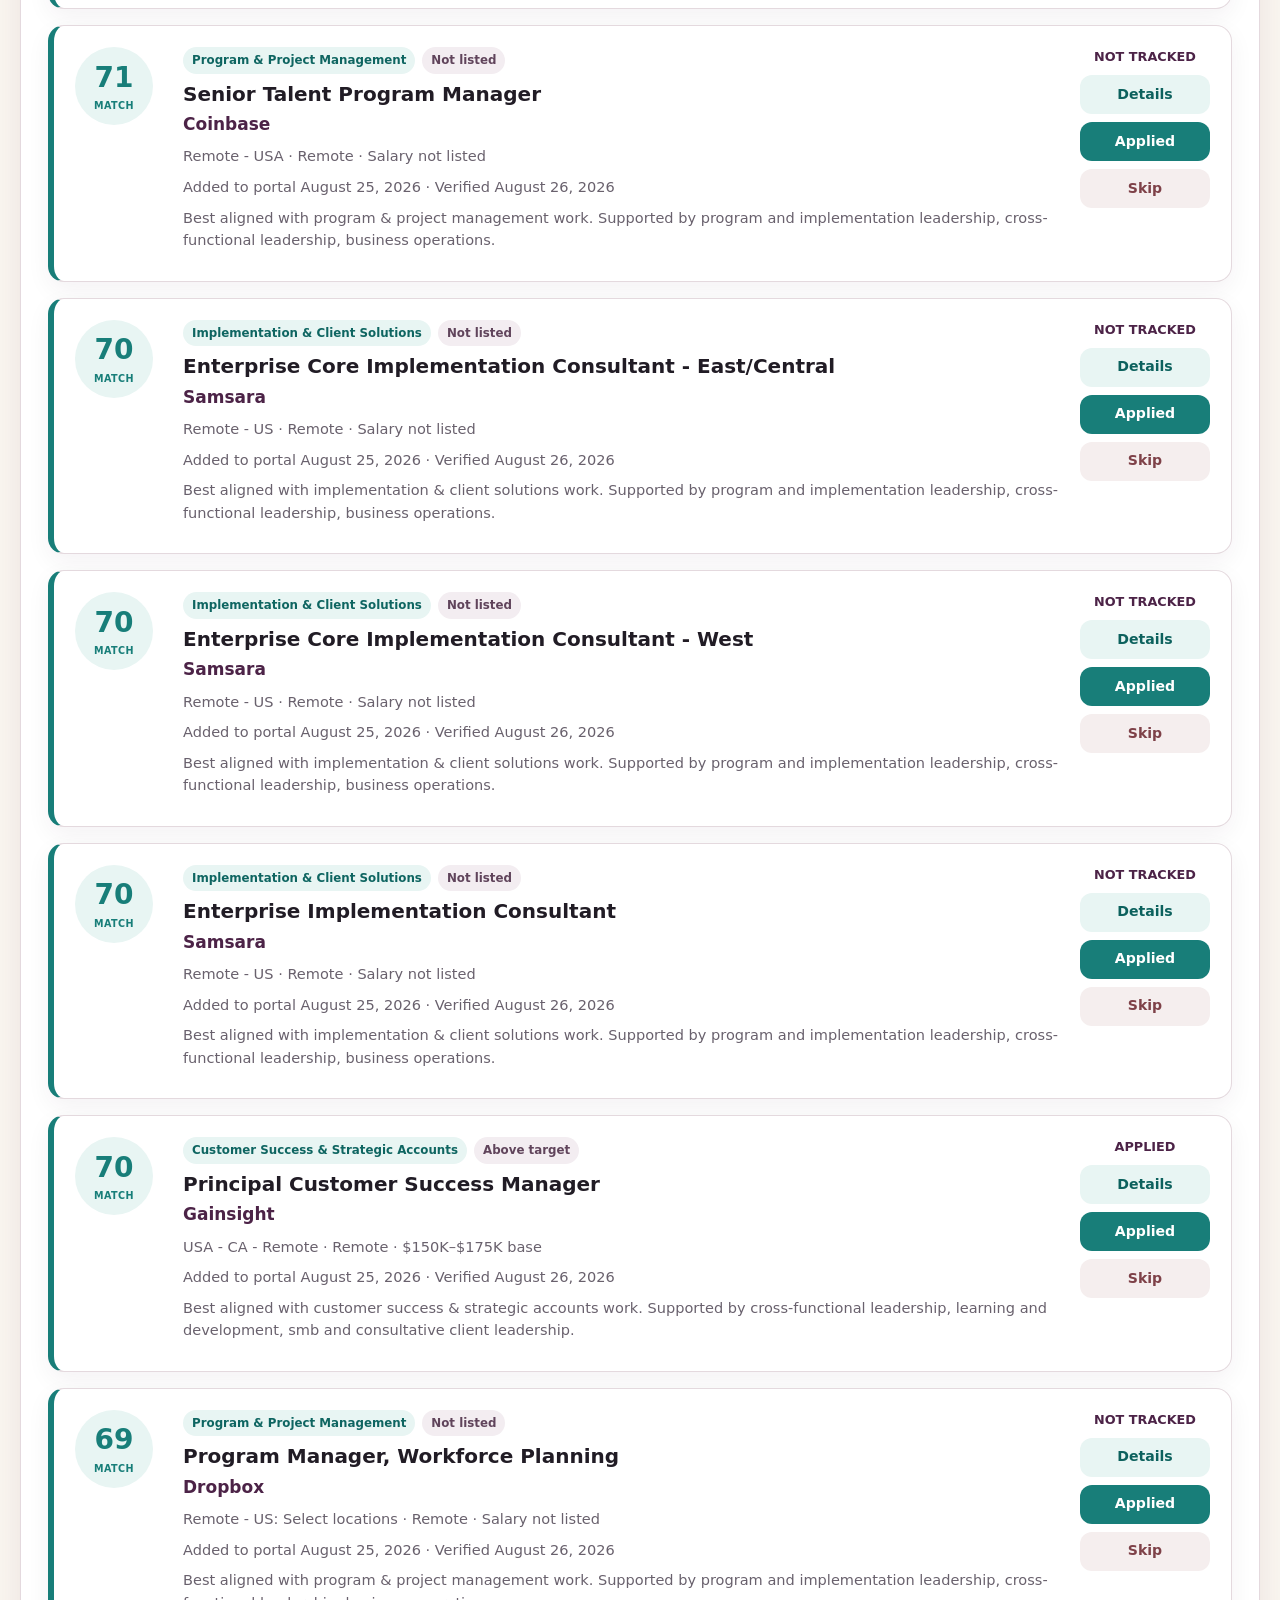
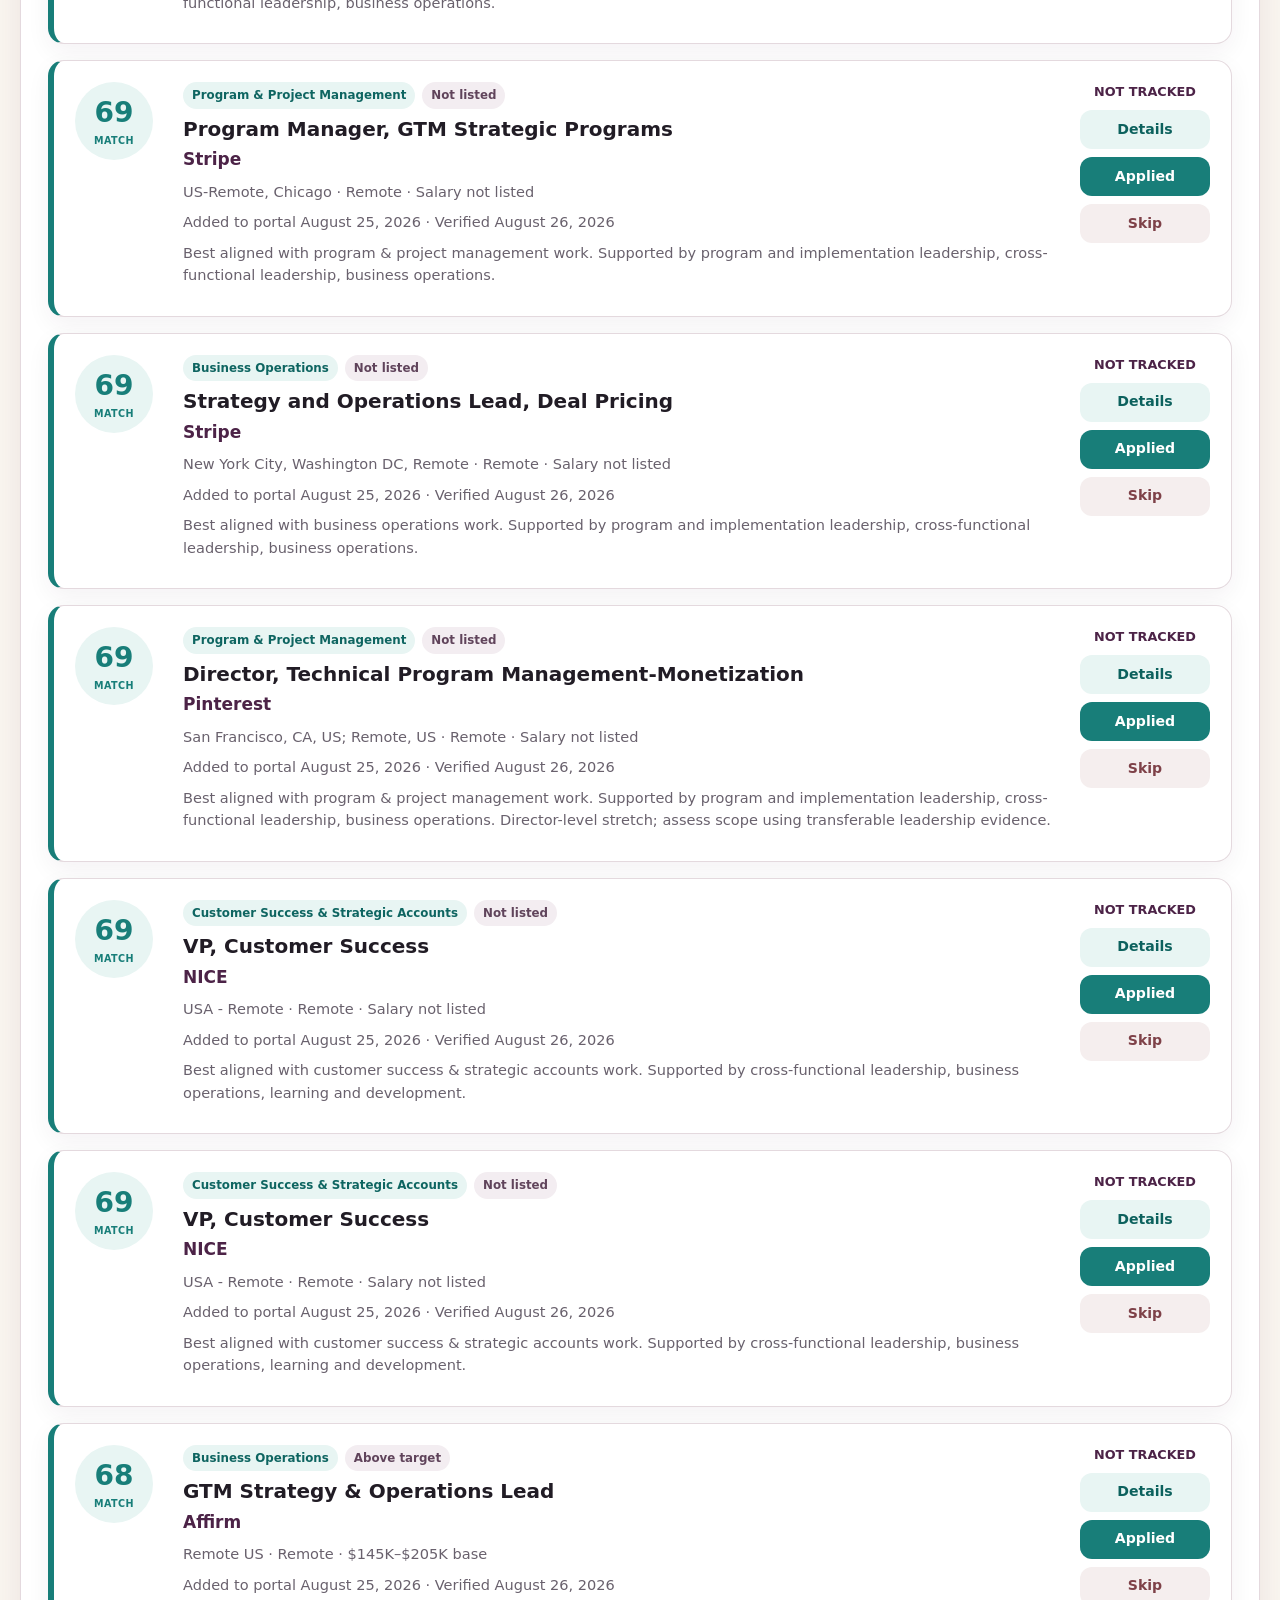
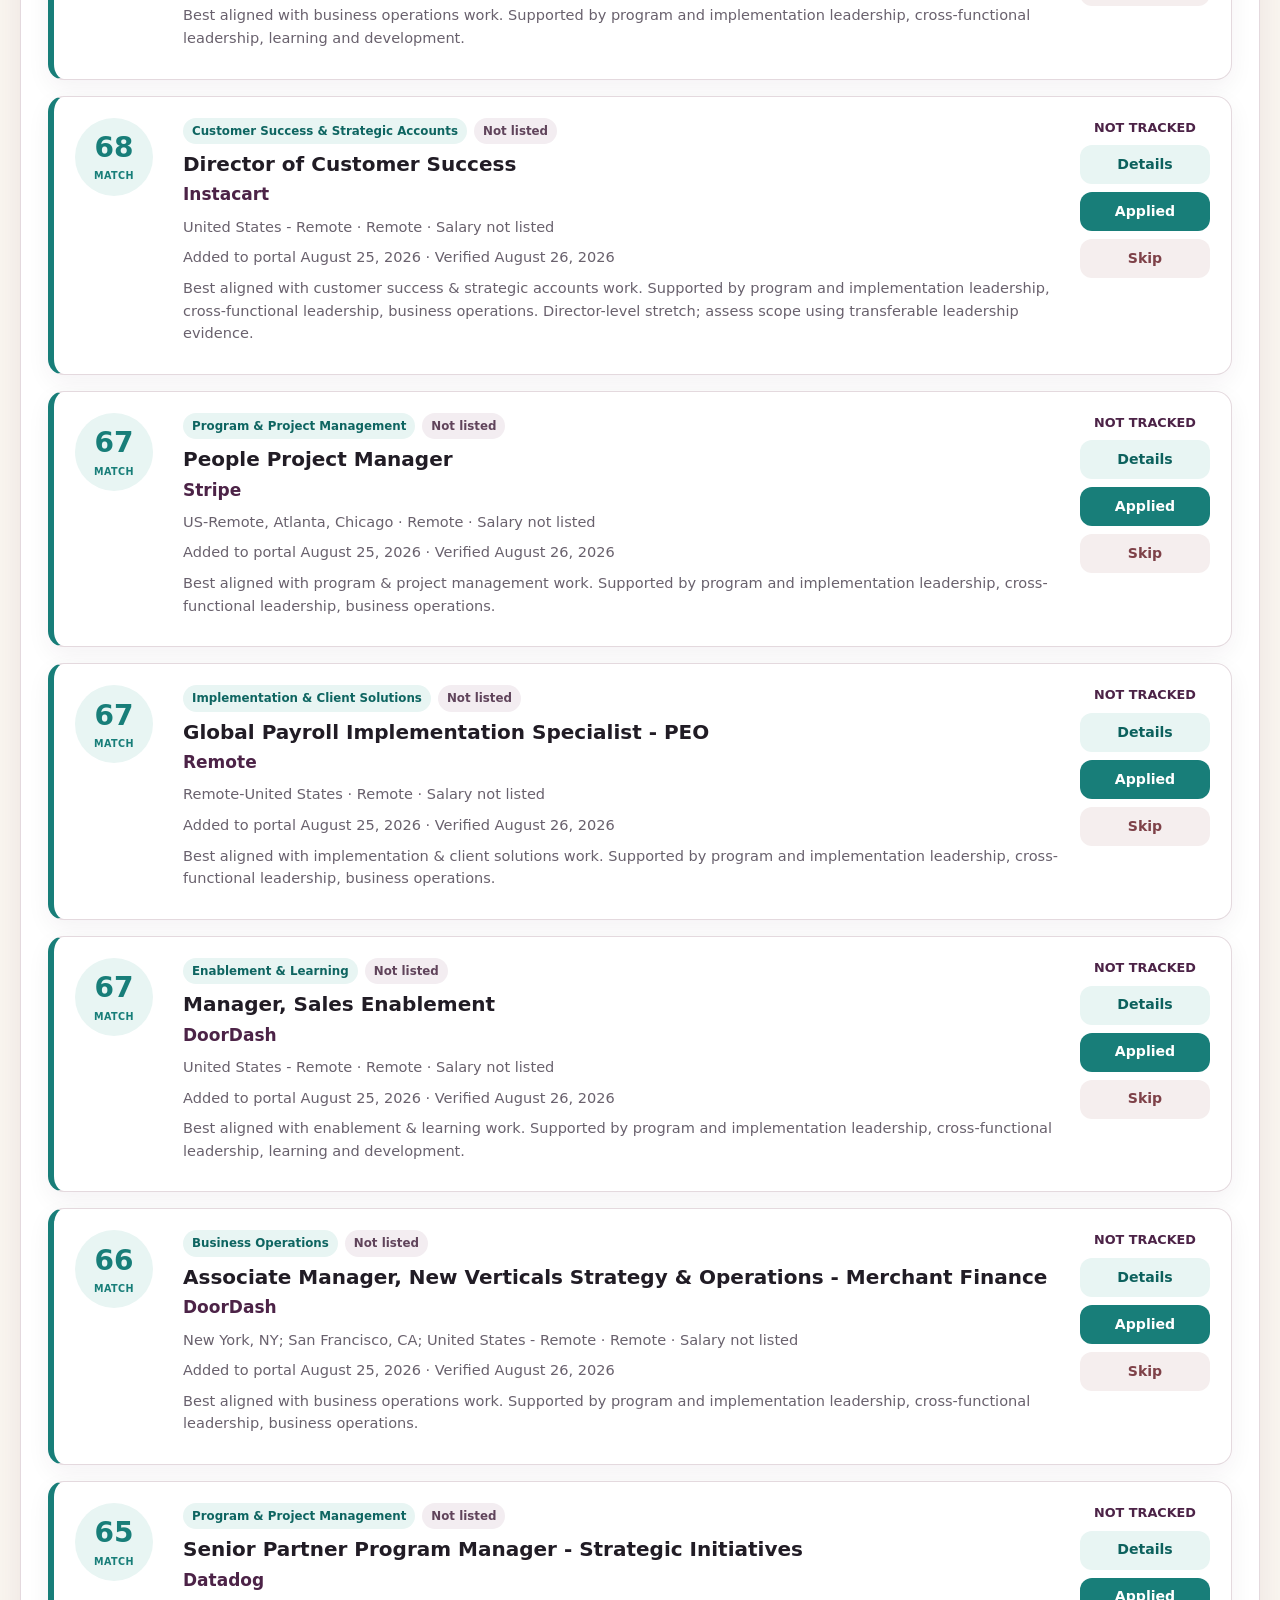
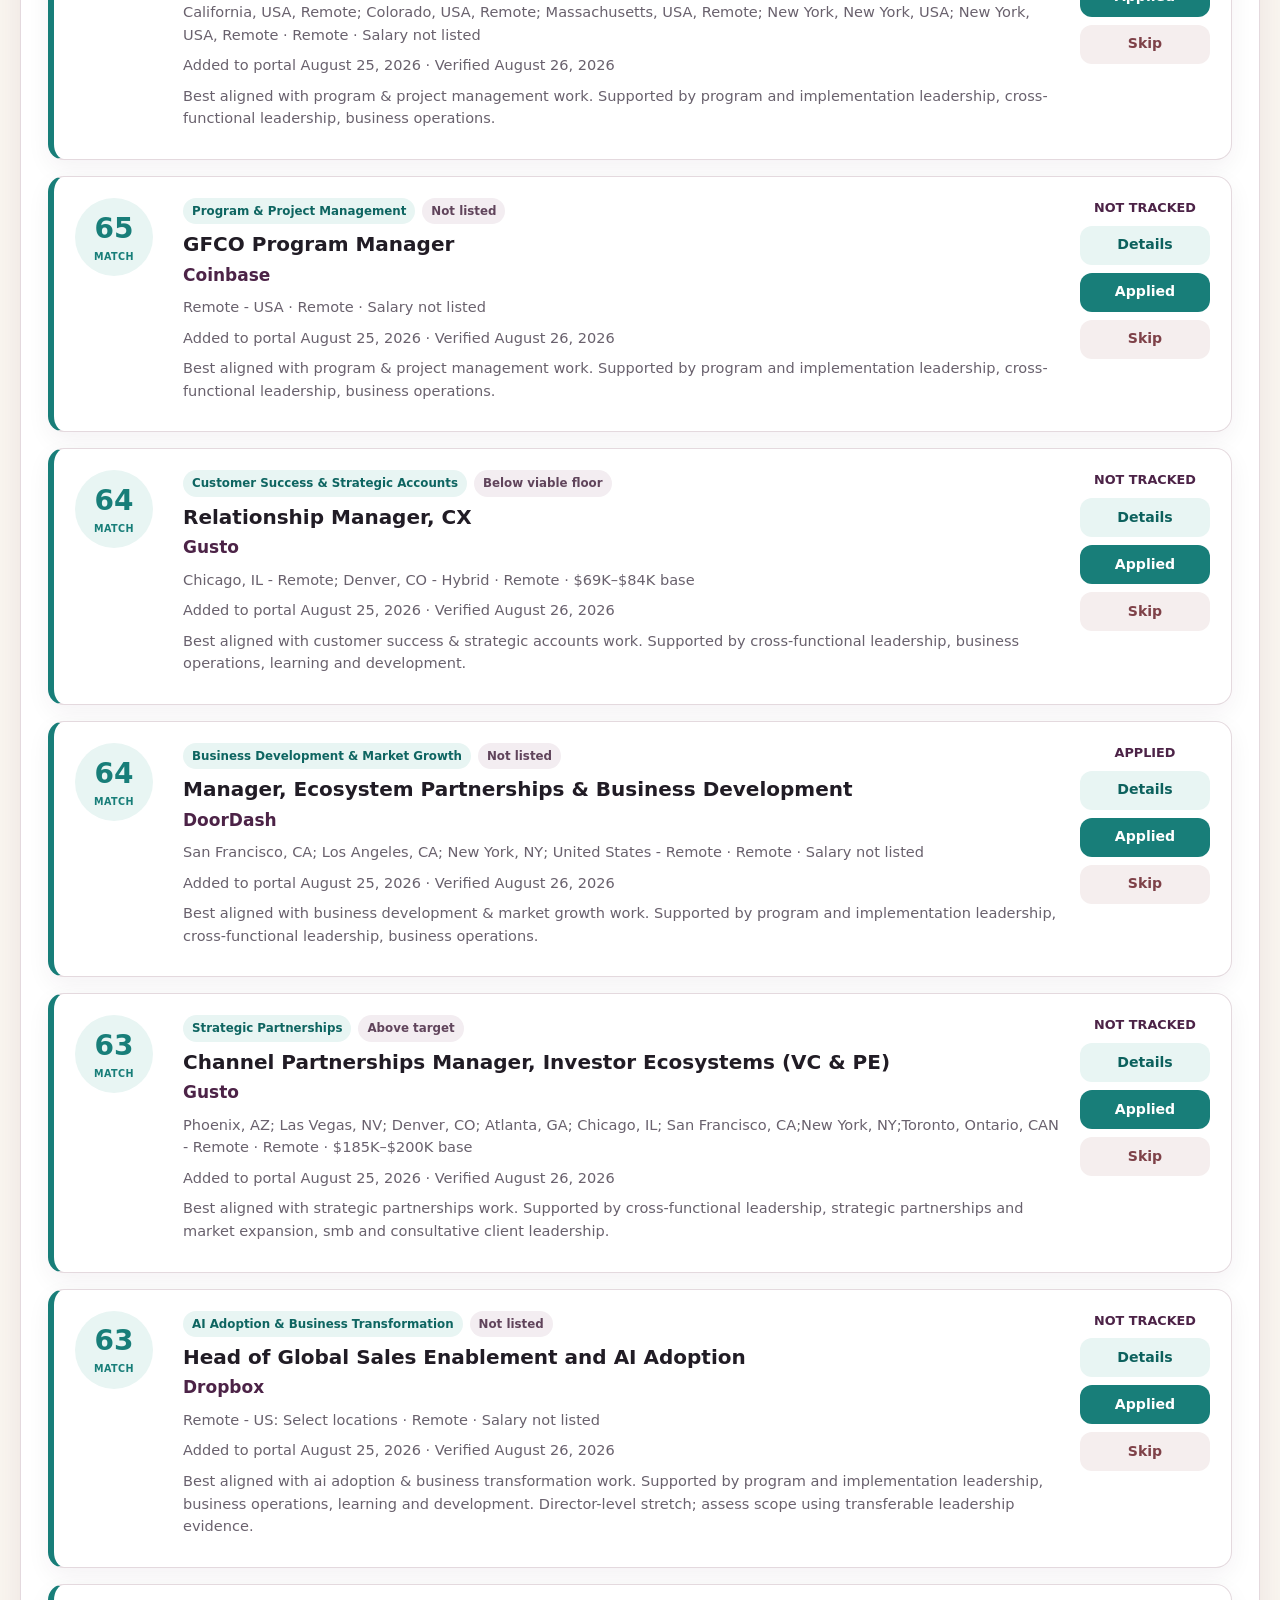
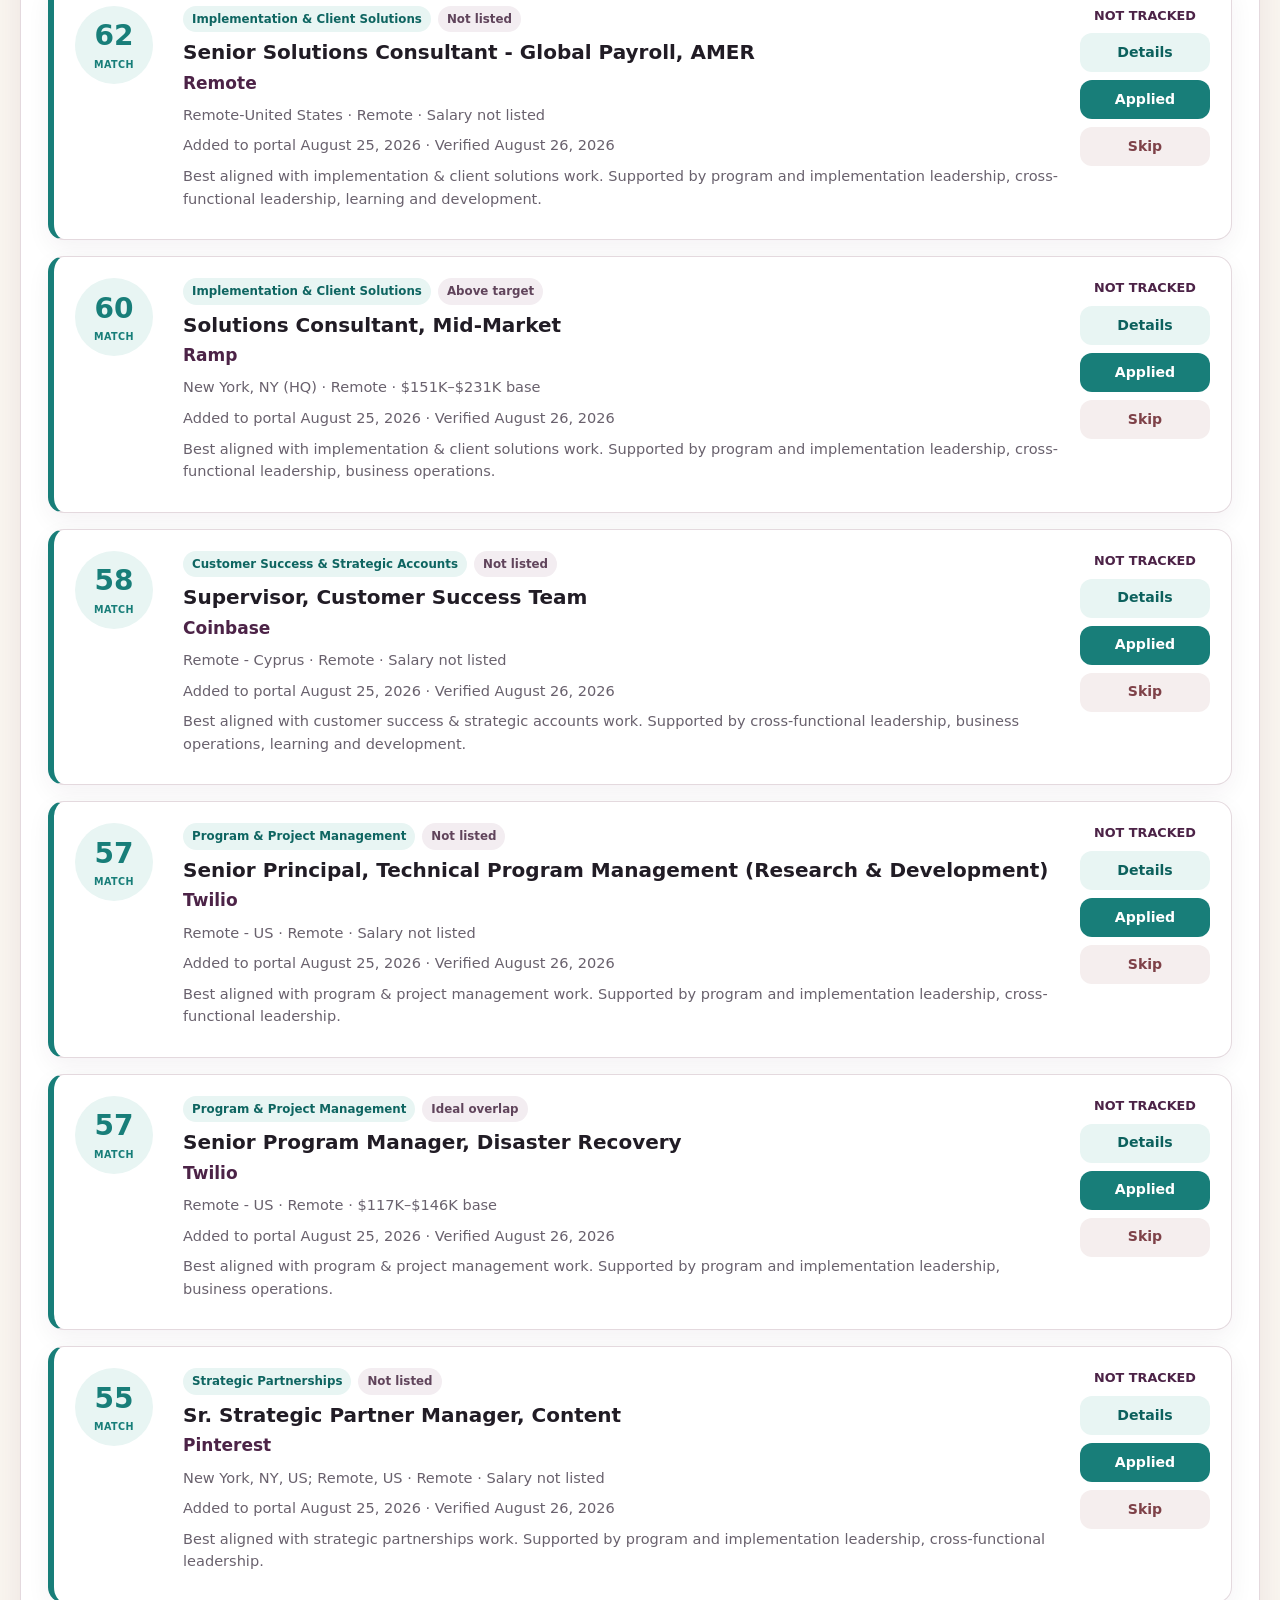
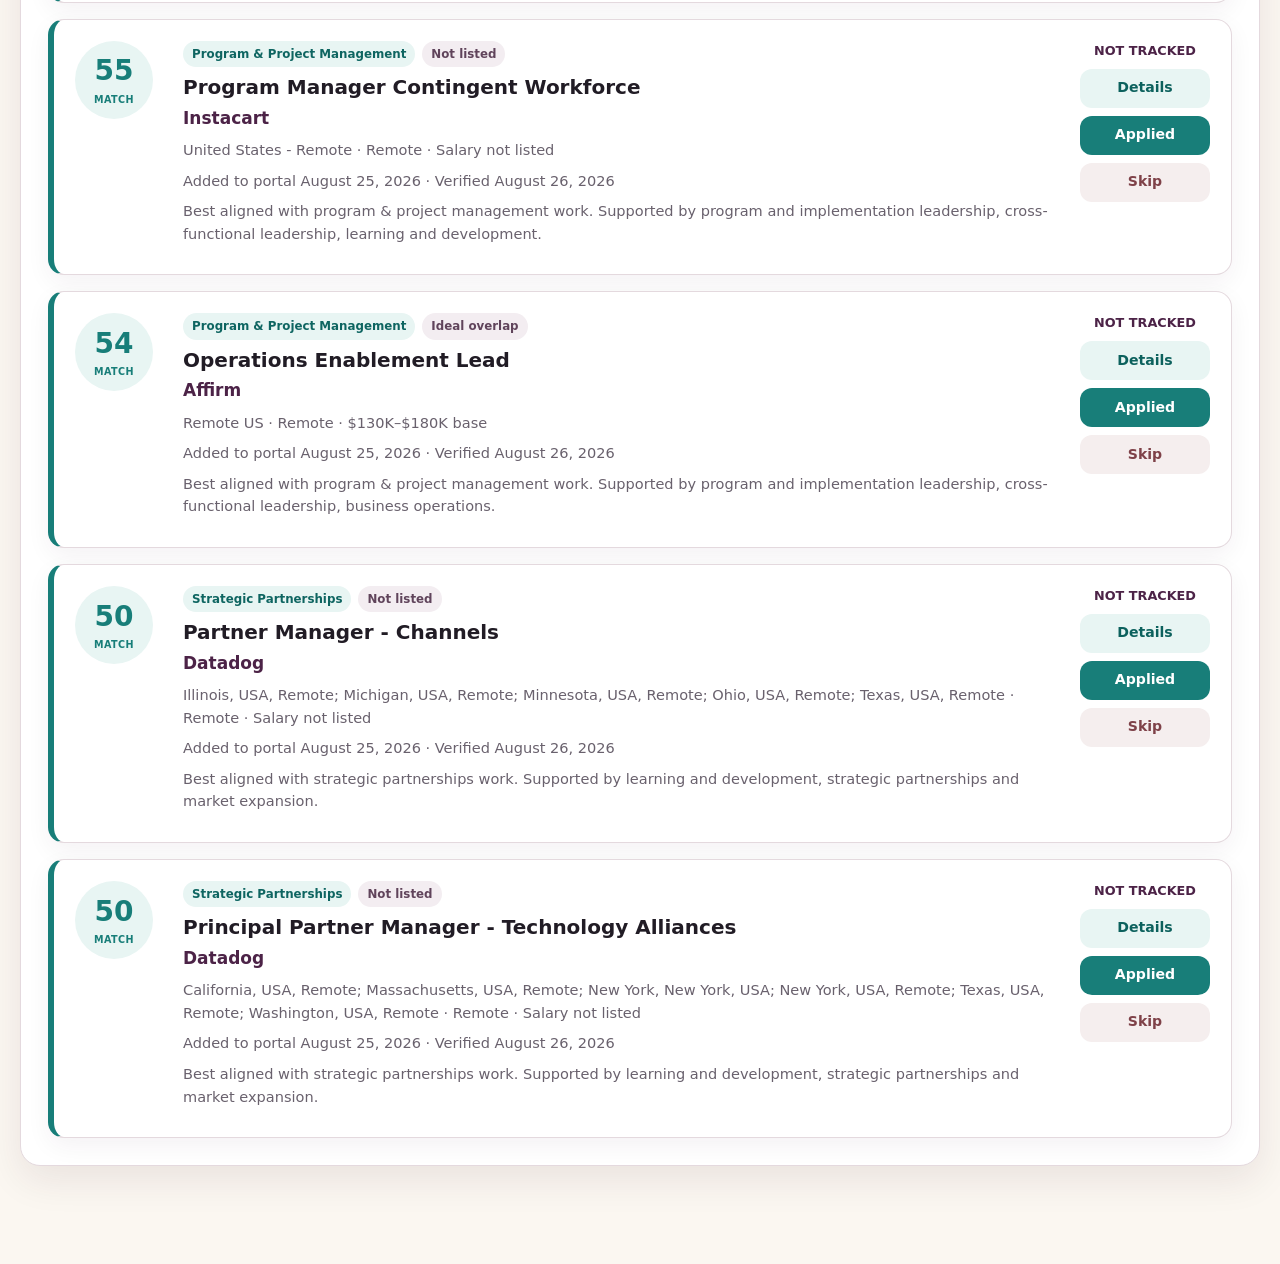
==== commit 13834bb2: "Make outside job fields auto-detect by default" ====
--- a/docs/index.html
+++ b/docs/index.html
@@ -172,24 +172,34 @@
           <details class="outside-job-panel">
             <summary>Use a position that is not in the scanner</summary>
             <div class="document-profile-grid">
-              <label>Company<input id="outsideCompany" placeholder="Company name"></label>
-              <label>Job title<input id="outsideTitle" placeholder="Position title"></label>
-              <label>Location <small>(auto-detected, editable)</small><input id="outsideLocation" placeholder="Remote — US or Dallas, TX"></label>
-              <label>Work style <small>(auto-detected, editable)</small>
-                <select id="outsideWorkStyle">
-                  <option value="">Detect from full posting</option>
-                  <option value="Remote">Remote</option>
-                  <option value="Hybrid">Hybrid</option>
-                  <option value="Onsite">Onsite</option>
-                </select>
-              </label>
-              <label>Published salary minimum <small>(optional)</small><input id="outsideSalaryMin" type="number" min="0" step="1000" placeholder="115000"></label>
-              <label>Published salary maximum <small>(optional)</small><input id="outsideSalaryMax" type="number" min="0" step="1000" placeholder="135000"></label>
-              <label class="full-width-field">Application URL <small>(optional if included in pasted text)</small><input id="outsideApplyUrl" type="url" placeholder="https://company.com/jobs/role"></label>
-              <label class="full-width-field">Full job description<textarea id="outsideDescription" class="studio-textarea outside-description" placeholder="Paste the complete posting here…"></textarea></label>
-            </div>
-            <p class="filter-note">The portal reads the entire pasted posting—including title-adjacent metadata, compensation near Benefits or Perks, and Apply sections—before marking a field “Not listed.” Review and edit any detected value before customizing.</p>
-            <button id="useOutsideJob" class="button button-soft">Extract fields and use this position</button>
+              <label class="full-width-field">Job-posting URL<input id="outsideApplyUrl" type="url" placeholder="https://company.com/jobs/role"></label>
+              <div class="studio-actions full-width-field">
+                <button id="loadOutsideUrl" class="button button-soft" type="button">Load job from URL</button>
+                <span id="outsideUrlStatus" class="local-status" aria-live="polite">Known Greenhouse, Lever, and Ashby links load automatically. Other career sites may require the description.</span>
+              </div>
+              <label class="full-width-field">Full job posting <small>(paste this only if the URL cannot load)</small><textarea id="outsideDescription" class="studio-textarea outside-description" placeholder="Paste the complete posting here—the portal extracts the company, title, location, work style, salary, and application link."></textarea></label>
+            </div>
+            <details class="manual-fallback detected-field-review">
+              <summary>Review or correct detected details only if needed</summary>
+              <p class="filter-note">Leave these blank for automatic detection. Only enter a correction if the detected result is missing or wrong.</p>
+              <div class="document-profile-grid">
+                <label>Company correction<input id="outsideCompany" placeholder="Leave blank to detect"></label>
+                <label>Job-title correction<input id="outsideTitle" placeholder="Leave blank to detect"></label>
+                <label>Location correction<input id="outsideLocation" placeholder="Leave blank to detect"></label>
+                <label>Work-style correction
+                  <select id="outsideWorkStyle">
+                    <option value="">Detect automatically</option>
+                    <option value="Remote">Remote</option>
+                    <option value="Hybrid">Hybrid</option>
+                    <option value="Onsite">Onsite</option>
+                  </select>
+                </label>
+                <label>Salary-minimum correction<input id="outsideSalaryMin" type="number" min="0" step="1000" placeholder="Leave blank to detect"></label>
+                <label>Salary-maximum correction<input id="outsideSalaryMax" type="number" min="0" step="1000" placeholder="Leave blank to detect"></label>
+              </div>
+            </details>
+            <p class="filter-note">You do not need to complete the correction fields. The portal reads the entire posting—including title metadata, compensation near Benefits or Perks, and Apply sections—before reporting a missing field.</p>
+            <button id="useOutsideJob" class="button button-coral" type="button">Use this position</button>
           </details>
           <div id="studioJobSummary" class="studio-content empty-state">Choose a position to begin.</div>
         </section>
@@ -269,6 +279,6 @@
 
     <div id="toast" class="toast" role="status" aria-live="polite"></div>
     <noscript>This portal requires JavaScript to filter and track applications.</noscript>
-    <script type="module" src="assets/app.mjs?v=20260826-field-extraction-fix-2"></script>
+    <script type="module" src="assets/app.mjs?v=20260826-auto-import-fix"></script>
   </body>
 </html>
